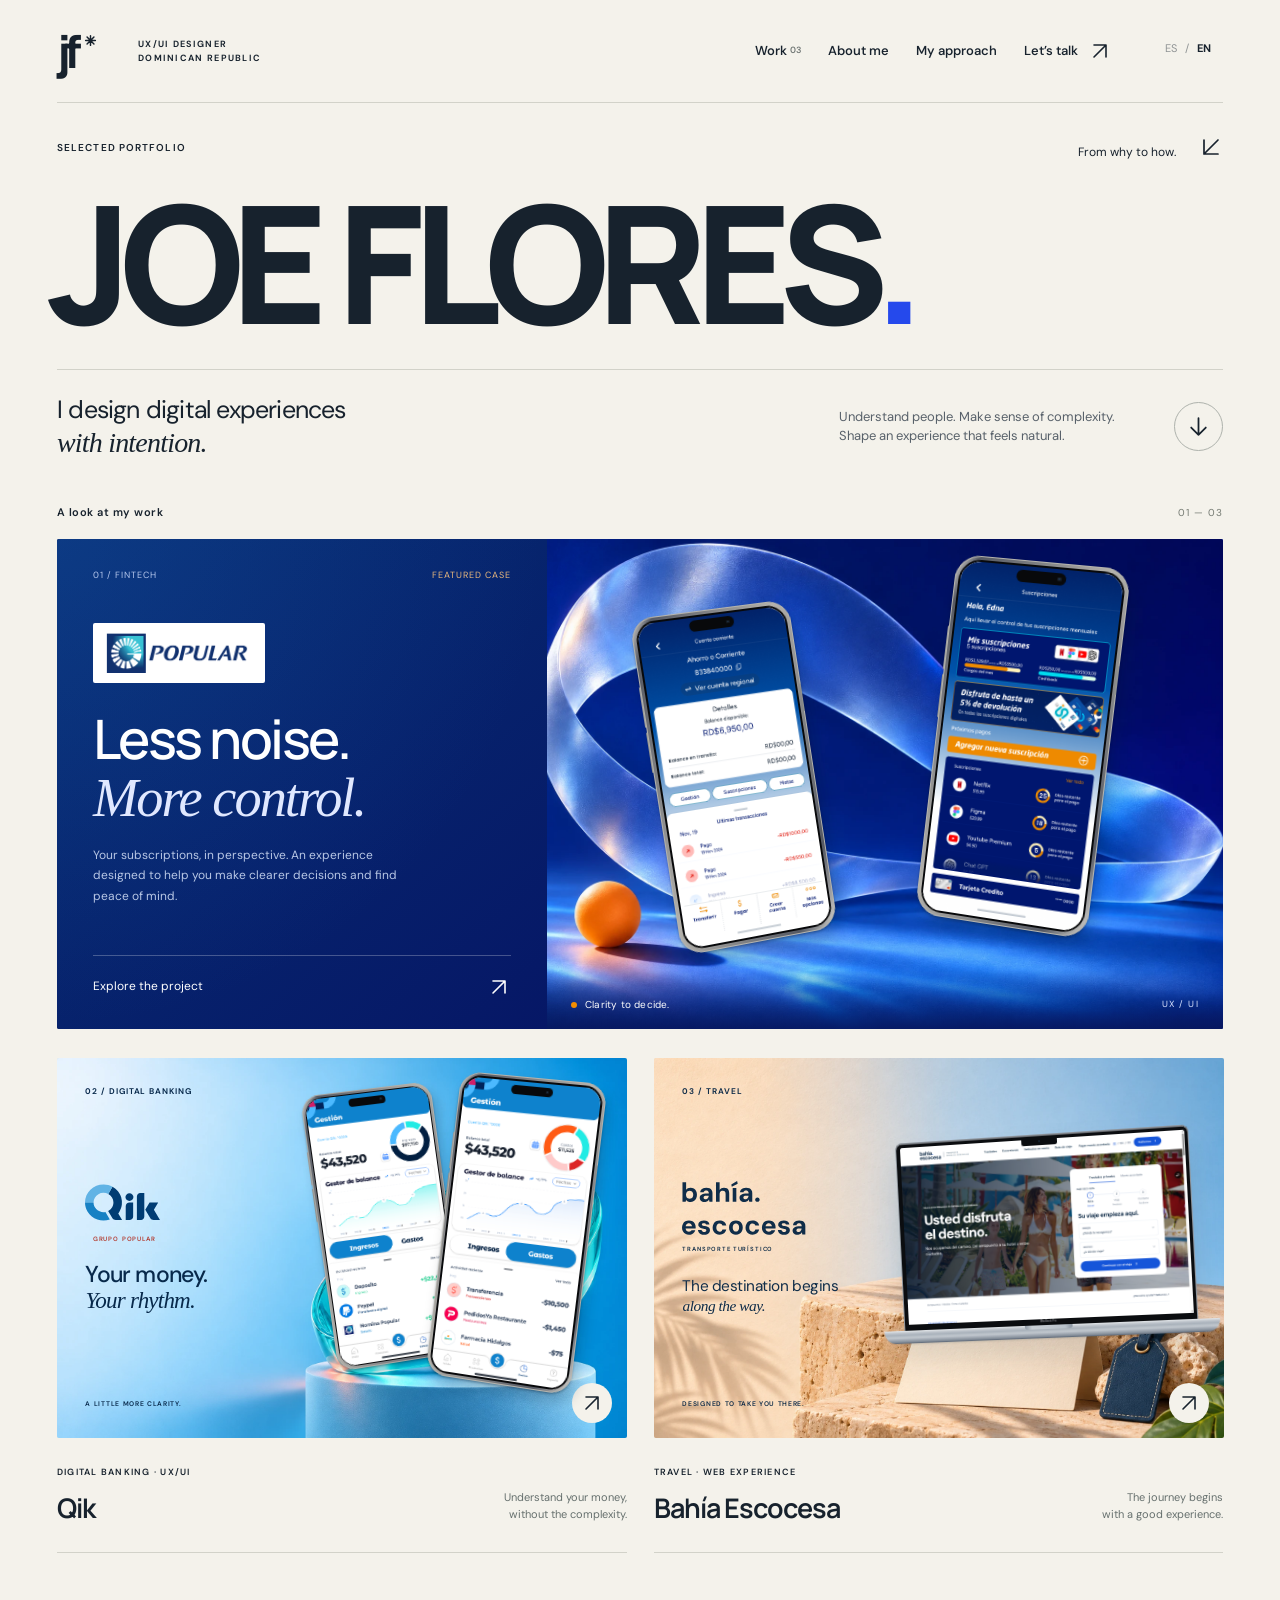
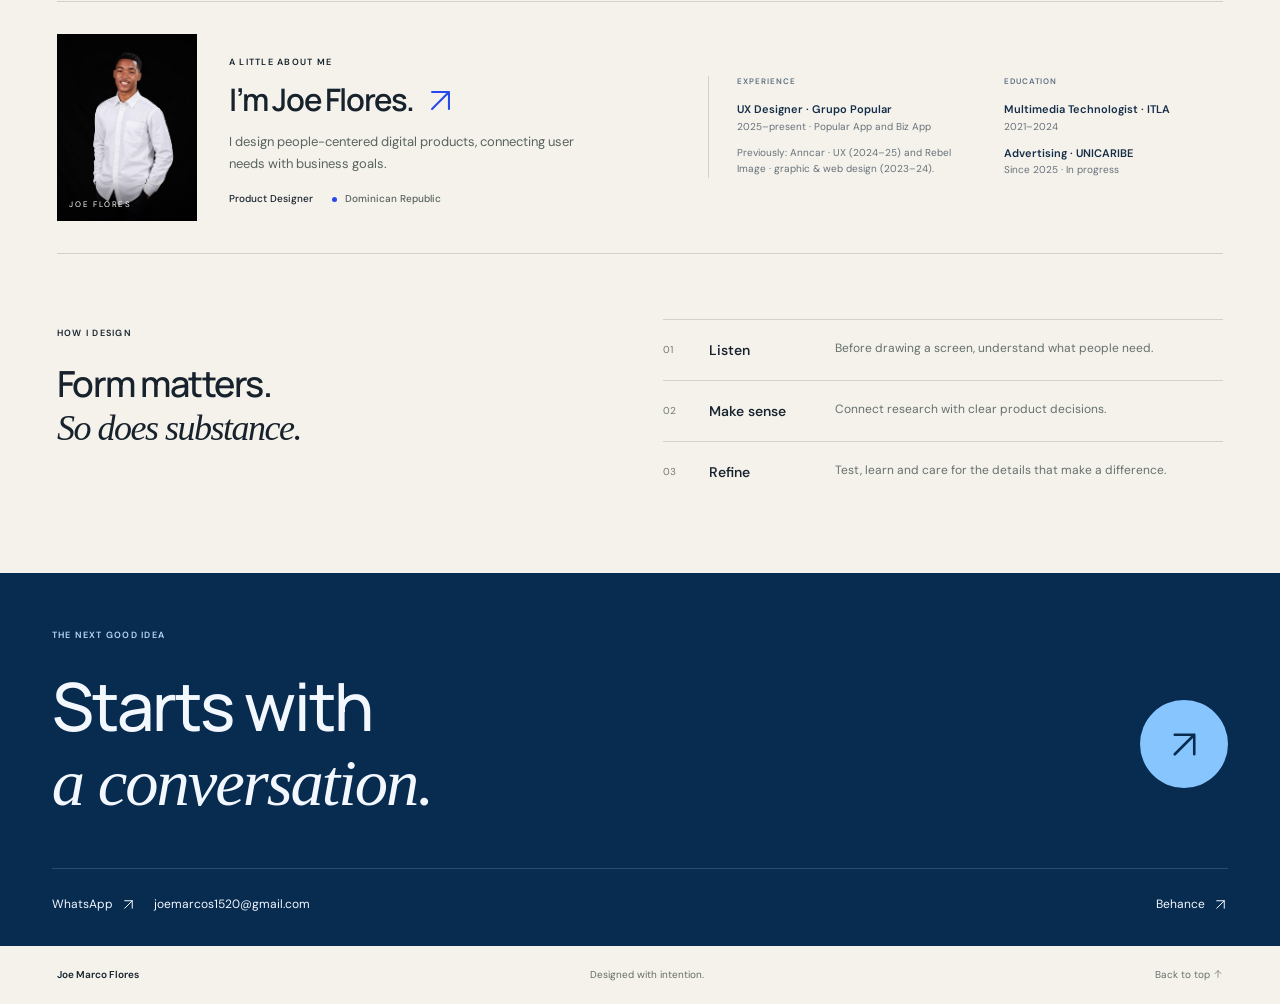
==== index.html @ 701f56d3 "Publish responsive UI and UX audit fixes" ====
<!DOCTYPE html><!--02jM0zJ7Oe6Ga7Gb6SkiV--><html lang="es"><head><meta charSet="utf-8"/><meta name="viewport" content="width=device-width, initial-scale=1"/><link rel="preload" as="image" href="/brands/banco-popular.png"/><link rel="preload" as="image" href="/assets/fondo-gestor.webp"/><link rel="preload" as="image" href="/brands/qik.svg"/><link rel="stylesheet" href="/_next/static/css/b56b23ca45e11f34.css" data-precedence="next"/><link rel="stylesheet" href="/_next/static/css/22aca18f364b1f8f.css" data-precedence="next"/><link rel="stylesheet" href="/_next/static/css/4aac6686bd5fec39.css" data-precedence="next"/><link rel="stylesheet" href="/_next/static/css/c8dad5d8c7d64d4c.css" data-precedence="next"/><link rel="preload" as="script" fetchPriority="low" href="/_next/static/chunks/webpack-cae58e72ac44631d.js"/><script src="/_next/static/chunks/4bd1b696-c023c6e3521b1417.js" async=""></script><script src="/_next/static/chunks/255-0e5ac6cd71b0e266.js" async=""></script><script src="/_next/static/chunks/main-app-debdf4bf63d4c875.js" async=""></script><script src="/_next/static/chunks/app/layout-40716fe252934472.js" async=""></script><script src="/_next/static/chunks/597-9defec61e8b49886.js" async=""></script><script src="/_next/static/chunks/app/page-e8aa2d213742cb55.js" async=""></script><title>Joe Flores — UX / UI Designer</title><meta name="description" content="El archivo de proyectos de Joe Flores. Diseño de experiencias digitales."/><meta name="robots" content="noindex, nofollow"/><link rel="icon" href="/icon.svg?3f136c70be4e0a93" type="image/svg+xml" sizes="any"/><script src="/_next/static/chunks/polyfills-42372ed130431b0a.js" noModule=""></script></head><body><div hidden=""><!--$--><!--/$--></div><div class="jf-page" lang="es"><header class="jf-header"><a href="#inicio" class="jf-wordmark" aria-label="Joe Flores, inicio">jf<span><svg data-portfolio-icon="asterisk" aria-hidden="true" focusable="false" width="1em" height="1em" viewBox="0 0 24 24" fill="none" stroke="currentColor" stroke-width="2.7" stroke-linecap="round" stroke-linejoin="round" style="display:inline-block;vertical-align:-.12em;flex-shrink:0;pointer-events:none"><path d="M12 3v18M3 12h18M5.64 5.64l12.72 12.72M5.64 18.36 18.36 5.64"></path></svg></span></a><span class="jf-header-caption">UX/UI DESIGNER<br/>REPÚBLICA DOMINICANA</span><nav id="jf-navigation" class="jf-nav" aria-label="Navegación principal"><a href="#projects">Proyectos<!-- --> <span>03</span></a><a href="#sobre-mi">Sobre mí</a><a href="#enfoque">Mi enfoque</a><a href="mailto:joemarcos1520@gmail.com">Hablemos<!-- --> <svg width="24" height="24" viewBox="0 0 24 24" fill="none" aria-hidden="true"><path d="M6 18 18 6M6 6h12v12" stroke="currentColor" stroke-width="1.6" stroke-linecap="round" stroke-linejoin="round"></path></svg></a></nav><button class="jf-lang" aria-label="Switch to English"><span class="jf-active">ES</span><span class="jf-lang-divider">/</span><span class="">EN</span></button><button class="jf-menu" aria-controls="jf-navigation" aria-expanded="false" aria-label="Abrir o cerrar menú"><svg data-portfolio-icon="menu" aria-hidden="true" focusable="false" width="1em" height="1em" viewBox="0 0 24 24" fill="none" stroke="currentColor" stroke-width="1.7" stroke-linecap="round" stroke-linejoin="round" style="display:inline-block;vertical-align:-.12em;flex-shrink:0;pointer-events:none"><path d="M4 6h16M4 12h16M4 18h16"></path></svg></button></header><main><section class="jf-intro" id="inicio"><div class="jf-intro-top"><span>PORTAFOLIO SELECCIONADO</span><span class="jf-intro-note">Del porqué al cómo.<!-- --> <span><svg data-portfolio-icon="arrow-down-left" aria-hidden="true" focusable="false" width="1em" height="1em" viewBox="0 0 24 24" fill="none" stroke="currentColor" stroke-width="1.7" stroke-linecap="round" stroke-linejoin="round" style="display:inline-block;vertical-align:-.12em;flex-shrink:0;pointer-events:none"><path d="M19 5 5 19M5 5v14h14"></path></svg></span></span></div><h1>JOE FLORES<span class="jf-name-dot">.</span></h1><div class="jf-intro-bottom"><p>Diseño experiencias digitales<br/><em>con intención.</em></p><p class="jf-intro-description">Entender a las personas. Ordenar lo complejo. Darle forma a una experiencia que se sienta natural.</p><a href="#projects" class="jf-down" aria-label="Ver proyectos"><svg data-portfolio-icon="arrow-down" aria-hidden="true" focusable="false" width="1em" height="1em" viewBox="0 0 24 24" fill="none" stroke="currentColor" stroke-width="1.7" stroke-linecap="round" stroke-linejoin="round" style="display:inline-block;vertical-align:-.12em;flex-shrink:0;pointer-events:none"><path d="M12 4v16m-7-7 7 7 7-7"></path></svg></a></div></section><section class="jf-work" id="projects" aria-label="Proyectos seleccionados"><div class="jf-section-line"><h2>Una mirada a mi trabajo</h2><span>01 — 03</span></div><a class="jf-feature" id="popular-cover" href="/proyectos/gestor/"><div class="jf-feature-copy"><div class="jf-project-kicker"><span>01 / FINTECH</span><span>CASO DESTACADO</span></div><div class="jf-feature-story"><div class="jf-subscription-brand"><span class="project-brand project-brand-popular "><img src="/brands/banco-popular.png" width="300" height="81" alt="Banco Popular"/></span></div><h3>Menos ruido.<br/><em>Más control.</em></h3><p class="jf-feature-description">Tus suscripciones, en perspectiva. Una experiencia pensada para decidir mejor y recuperar la tranquilidad.</p></div><div class="jf-feature-link"><span>Explorar el proyecto</span><svg width="24" height="24" viewBox="0 0 24 24" fill="none" aria-hidden="true"><path d="M6 18 18 6M6 6h12v12" stroke="currentColor" stroke-width="1.6" stroke-linecap="round" stroke-linejoin="round"></path></svg></div></div><div class="jf-feature-art"><img class="jf-cover-photo jf-scene-background" src="/assets/fondo-gestor.webp" width="1536" height="1024" alt=""/><div class="device-iphone jf-real-device jf-gestor-back" data-device="iphone"><div class="device-iphone-body"><div class="device-iphone-screen"><img src="/assets/gestor-cuenta-real.png" alt="Pantalla original del portafolio: cuenta corriente." width="430" height="932" loading="lazy" data-original-screen="true"/></div><span class="device-iphone-island" aria-hidden="true"><i></i></span></div><span class="device-iphone-buttons" aria-hidden="true"></span></div><div class="device-iphone jf-real-device jf-gestor-front" data-device="iphone"><div class="device-iphone-body"><div class="device-iphone-screen"><img src="/assets/gestor-suscripciones-real.png" alt="Pantalla original del portafolio: mis suscripciones y próximos pagos." width="430" height="932" loading="lazy" data-original-screen="true"/></div><span class="device-iphone-island" aria-hidden="true"><i></i></span></div><span class="device-iphone-buttons" aria-hidden="true"></span></div><div class="jf-art-label"><span class="jf-orange-dot"></span>Claridad para decidir.<span class="jf-cover-type">UX / UI</span></div></div></a><div class="jf-secondary-grid"><a class="jf-project jf-qik" id="qik-cover" href="/proyectos/qik/"><div class="jf-project-image"><img class="jf-scene-background" src="/assets/fondo-qik.webp" width="1536" height="1024" loading="lazy" alt=""/><div class="device-iphone jf-real-device jf-qik-back" data-device="iphone"><div class="device-iphone-body"><div class="device-iphone-screen"><img src="/assets/qik-ingresos-real.png" alt="Pantalla original Qik del portafolio: gestión de ingresos." width="402" height="874" loading="lazy" data-original-screen="true"/></div><span class="device-iphone-island" aria-hidden="true"><i></i></span></div><span class="device-iphone-buttons" aria-hidden="true"></span></div><div class="device-iphone jf-real-device jf-qik-front" data-device="iphone"><div class="device-iphone-body"><div class="device-iphone-screen"><img src="/assets/qik-gastos-real.png" alt="Pantalla original Qik del portafolio: gestión de gastos." width="402" height="874" loading="lazy" data-original-screen="true"/></div><span class="device-iphone-island" aria-hidden="true"><i></i></span></div><span class="device-iphone-buttons" aria-hidden="true"></span></div><div class="jf-cover-editorial jf-qik-editorial"><span class="jf-cover-index">02 / <!-- -->BANCA DIGITAL</span><div><span class="project-brand project-brand-qik jf-qik-logotype"><img src="/brands/qik.svg" width="75" height="38" alt="Qik"/><span>GRUPO POPULAR</span></span><p>Tu dinero.<br/><em>A tu ritmo.</em></p></div><span class="jf-cover-footnote">UN POCO MÁS DE CLARIDAD.</span></div><span class="jf-project-arrow"><svg width="24" height="24" viewBox="0 0 24 24" fill="none" aria-hidden="true"><path d="M6 18 18 6M6 6h12v12" stroke="currentColor" stroke-width="1.6" stroke-linecap="round" stroke-linejoin="round"></path></svg></span></div><div class="jf-project-caption"><div><span class="jf-small-label">BANCA DIGITAL · UX/UI</span><h3>Qik</h3></div><p>Entender tu dinero,<br/>sin complicaciones.</p></div></a><a class="jf-project jf-bahia" id="bahia-cover" href="/proyectos/bahia/"><div class="jf-project-image"><img class="jf-scene-background" src="/assets/fondo-bahia.webp" width="1536" height="1024" loading="lazy" alt=""/><div class="device-macbook jf-real-laptop" data-device="macbook"><div class="device-macbook-lid"><div class="device-macbook-screen"><img src="/assets/bahia-desktop-hd.png" alt="Sitio real de Bahía Escocesa en un MacBook Pro." width="1897" height="1186" loading="lazy" data-original-screen="true"/></div><span class="device-macbook-camera" aria-hidden="true"><i></i></span><span class="device-macbook-name" aria-hidden="true">MacBook Pro</span></div><div class="device-macbook-base" aria-hidden="true"><span></span></div></div><div class="jf-cover-editorial jf-bahia-editorial"><span class="jf-cover-index">03 / <!-- -->TURISMO</span><div><span class="project-brand project-brand-bahia jf-bahia-logotype" role="img" aria-label="Bahía Escocesa"><svg aria-hidden="true" width="61" height="27" viewBox="0 0 61 27" fill="none"><path d="M4.13352 10.2285C3.78248 10.2285 3.47093 10.1846 3.19887 10.0969C2.93559 10.0091 2.70302 9.89065 2.50117 9.74145C2.29932 9.58349 2.12819 9.40797 1.98777 9.21489L1.79031 10.0706H0.223789V0.592428H2.00094V4.30469C2.21156 3.98876 2.4924 3.73425 2.84344 3.54118C3.19448 3.33933 3.62012 3.23841 4.12035 3.23841C4.73468 3.23841 5.27879 3.39199 5.7527 3.69915C6.2266 3.99753 6.59959 4.41001 6.87164 4.93657C7.15248 5.45436 7.29289 6.05113 7.29289 6.72688C7.29289 7.39386 7.15687 7.99502 6.88481 8.53036C6.61275 9.05692 6.23977 9.47379 5.76586 9.78095C5.29196 10.0793 4.74784 10.2285 4.13352 10.2285ZM3.71227 8.67517C4.05453 8.67517 4.35731 8.59618 4.62059 8.43821C4.89265 8.27147 5.10327 8.04329 5.25246 7.75368C5.40166 7.46407 5.47625 7.12619 5.47625 6.74005C5.47625 6.3539 5.40166 6.01602 5.25246 5.72641C5.10327 5.42803 4.89265 5.19546 4.62059 5.02872C4.35731 4.86197 4.05453 4.7786 3.71227 4.7786C3.37 4.7786 3.06284 4.86197 2.79078 5.02872C2.5275 5.19546 2.32126 5.42364 2.17207 5.71325C2.02288 6.00286 1.94828 6.34513 1.94828 6.74005C1.94828 7.11742 2.02288 7.4553 2.17207 7.75368C2.32126 8.04329 2.5275 8.27147 2.79078 8.43821C3.06284 8.59618 3.37 8.67517 3.71227 8.67517ZM11.0617 10.2285C10.5176 10.2285 10.0656 10.1408 9.70583 9.96524C9.34601 9.78095 9.07834 9.53522 8.90282 9.22806C8.7273 8.92089 8.63954 8.58302 8.63954 8.21442C8.63954 7.80195 8.74485 7.44213 8.95547 7.13497C9.1661 6.82781 9.47765 6.58647 9.89012 6.41095C10.3114 6.23542 10.8379 6.14766 11.4698 6.14766H13.089C13.089 5.81417 13.0495 5.54212 12.9705 5.33149C12.8915 5.11209 12.7599 4.94973 12.5756 4.84442C12.3913 4.73033 12.1456 4.67329 11.8384 4.67329C11.5049 4.67329 11.2241 4.74789 10.9959 4.89708C10.7677 5.03749 10.6273 5.25251 10.5747 5.54212H8.85016C8.89404 5.06821 9.04762 4.66012 9.3109 4.31786C9.57419 3.97559 9.92523 3.71231 10.364 3.52802C10.8028 3.33494 11.2943 3.23841 11.8384 3.23841C12.4703 3.23841 13.01 3.34372 13.4576 3.55434C13.9139 3.75619 14.2606 4.05897 14.4975 4.46266C14.7433 4.85759 14.8661 5.34027 14.8661 5.91071V10.0706H13.3786L13.1811 9.05692C13.0846 9.22367 12.9705 9.38164 12.8389 9.53083C12.7072 9.67125 12.5537 9.79411 12.3781 9.89942C12.2026 10.0047 12.0051 10.0837 11.7857 10.1364C11.5663 10.1978 11.325 10.2285 11.0617 10.2285ZM11.483 8.85946C11.7112 8.85946 11.913 8.81997 12.0885 8.74099C12.2728 8.65323 12.4264 8.53475 12.5493 8.38556C12.6809 8.23636 12.7862 8.06962 12.8652 7.88532C12.9442 7.69225 12.9968 7.48601 13.0232 7.26661V7.24028H11.6673C11.404 7.24028 11.1846 7.27539 11.0091 7.34559C10.8423 7.4158 10.7195 7.51234 10.6405 7.6352C10.5615 7.75807 10.522 7.89849 10.522 8.05645C10.522 8.23198 10.5615 8.38117 10.6405 8.50403C10.7195 8.61812 10.8292 8.70588 10.9696 8.76731C11.1188 8.82875 11.2899 8.85946 11.483 8.85946ZM16.576 10.0706V0.592428H18.3532V4.37052C18.5638 4.02825 18.8534 3.75619 19.222 3.55434C19.5906 3.34372 20.0119 3.23841 20.4858 3.23841C21.0474 3.23841 21.5169 3.35249 21.8943 3.58067C22.2717 3.80007 22.5569 4.12917 22.75 4.56798C22.943 5.00678 23.0396 5.54651 23.0396 6.18716V10.0706H21.2756V6.35829C21.2756 5.83173 21.1615 5.42803 20.9333 5.1472C20.7052 4.86636 20.3585 4.72595 19.8934 4.72595C19.6038 4.72595 19.3405 4.79615 19.1035 4.93657C18.8666 5.07699 18.6823 5.27884 18.5506 5.54212C18.419 5.8054 18.3532 6.12134 18.3532 6.48993V10.0706H16.576ZM24.7393 10.0706V3.39637H26.5164V10.0706H24.7393ZM24.2917 2.83032L24.0548 1.68505L26.885 4.4584e-05L27.1878 1.32962L24.2917 2.83032ZM30.4864 10.2285C29.9423 10.2285 29.4904 10.1408 29.1305 9.96524C28.7707 9.78095 28.5031 9.53522 28.3275 9.22806C28.152 8.92089 28.0642 8.58302 28.0642 8.21442C28.0642 7.80195 28.1696 7.44213 28.3802 7.13497C28.5908 6.82781 28.9024 6.58647 29.3148 6.41095C29.7361 6.23542 30.2626 6.14766 30.8945 6.14766H32.5137C32.5137 5.81417 32.4742 5.54212 32.3952 5.33149C32.3162 5.11209 32.1846 4.94973 32.0003 4.84442C31.816 4.73033 31.5703 4.67329 31.2631 4.67329C30.9296 4.67329 30.6488 4.74789 30.4206 4.89708C30.1924 5.03749 30.052 5.25251 29.9994 5.54212H28.2749C28.3188 5.06821 28.4723 4.66012 28.7356 4.31786C28.9989 3.97559 29.3499 3.71231 29.7887 3.52802C30.2275 3.33494 30.719 3.23841 31.2631 3.23841C31.895 3.23841 32.4347 3.34372 32.8823 3.55434C33.3387 3.75619 33.6853 4.05897 33.9223 4.46266C34.168 4.85759 34.2909 5.34027 34.2909 5.91071V10.0706H32.8033L32.6059 9.05692C32.5093 9.22367 32.3952 9.38164 32.2636 9.53083C32.1319 9.67125 31.9784 9.79411 31.8028 9.89942C31.6273 10.0047 31.4299 10.0837 31.2105 10.1364C30.9911 10.1978 30.7497 10.2285 30.4864 10.2285ZM30.9077 8.85946C31.1359 8.85946 31.3377 8.81997 31.5132 8.74099C31.6975 8.65323 31.8511 8.53475 31.974 8.38556C32.1056 8.23636 32.2109 8.06962 32.2899 7.88532C32.3689 7.69225 32.4216 7.48601 32.4479 7.26661V7.24028H31.092C30.8287 7.24028 30.6093 7.27539 30.4338 7.34559C30.267 7.4158 30.1442 7.51234 30.0652 7.6352C29.9862 7.75807 29.9467 7.89849 29.9467 8.05645C29.9467 8.23198 29.9862 8.38117 30.0652 8.50403C30.1442 8.61812 30.2539 8.70588 30.3943 8.76731C30.5435 8.82875 30.7146 8.85946 30.9077 8.85946ZM36.8037 10.1364C36.479 10.1364 36.2114 10.0398 36.0007 9.84677C35.7989 9.64492 35.698 9.39919 35.698 9.10958C35.698 8.81997 35.7989 8.57863 36.0007 8.38556C36.2114 8.18371 36.479 8.08278 36.8037 8.08278C37.1285 8.08278 37.3917 8.18371 37.5936 8.38556C37.7954 8.57863 37.8964 8.81997 37.8964 9.10958C37.8964 9.39919 37.7954 9.64492 37.5936 9.84677C37.3917 10.0398 37.1285 10.1364 36.8037 10.1364ZM3.39633 26.2285C2.72935 26.2285 2.14136 26.0837 1.63234 25.7941C1.12333 25.5045 0.724024 25.1008 0.434415 24.583C0.144805 24.0652 2.48227e-07 23.4685 2.48227e-07 22.7927C2.48227e-07 22.0994 0.140417 21.4851 0.42125 20.9497C0.71086 20.4144 1.11017 19.9975 1.61918 19.6991C2.12819 19.392 2.72057 19.2384 3.39633 19.2384C4.05453 19.2384 4.62936 19.3832 5.12082 19.6728C5.61228 19.9537 5.99404 20.3442 6.2661 20.8444C6.53815 21.3447 6.67418 21.9107 6.67418 22.5426C6.67418 22.6303 6.66979 22.7269 6.66102 22.8322C6.66102 22.9375 6.65224 23.0472 6.63469 23.1613H1.27691V22.0818H4.87071C4.85315 21.643 4.70396 21.3008 4.42313 21.055C4.15107 20.8005 3.8088 20.6733 3.39633 20.6733C3.09794 20.6733 2.8215 20.7435 2.56699 20.8839C2.32126 21.0243 2.1238 21.235 1.97461 21.5158C1.82542 21.7966 1.75082 22.1564 1.75082 22.5952V22.977C1.75082 23.3456 1.81664 23.6659 1.94828 23.938C2.0887 24.2013 2.28177 24.4075 2.5275 24.5567C2.77323 24.7059 3.05406 24.7805 3.37 24.7805C3.71227 24.7805 3.98432 24.7147 4.18617 24.583C4.3968 24.4426 4.55916 24.2627 4.67324 24.0433H6.47672C6.35386 24.4558 6.14762 24.8287 5.85801 25.1622C5.5684 25.4869 5.21297 25.7458 4.79172 25.9389C4.37925 26.132 3.91412 26.2285 3.39633 26.2285ZM10.8414 26.2285C10.2183 26.2285 9.68299 26.132 9.23542 25.9389C8.79661 25.7458 8.45435 25.4782 8.20862 25.1359C7.96289 24.7936 7.81808 24.4075 7.7742 23.9775H9.55135C9.58646 24.1354 9.65228 24.2846 9.74881 24.425C9.85413 24.5567 9.99454 24.6664 10.1701 24.7541C10.3544 24.8331 10.5694 24.8726 10.8151 24.8726C11.0521 24.8726 11.2451 24.8419 11.3943 24.7805C11.5523 24.7103 11.6664 24.6181 11.7366 24.504C11.8156 24.3899 11.8551 24.2671 11.8551 24.1354C11.8551 23.9424 11.8024 23.7976 11.6971 23.701C11.5918 23.5957 11.4382 23.5123 11.2364 23.4509C11.0345 23.3895 10.7888 23.3324 10.4992 23.2798C10.1657 23.2096 9.84535 23.1306 9.53819 23.0428C9.23103 22.9463 8.95897 22.8278 8.72202 22.6874C8.48506 22.5382 8.29638 22.3539 8.15596 22.1345C8.02432 21.9063 7.9585 21.6299 7.9585 21.3052C7.9585 20.9102 8.06381 20.5592 8.27444 20.252C8.49384 19.9361 8.80539 19.6904 9.20909 19.5149C9.61279 19.3306 10.0999 19.2384 10.6703 19.2384C11.4777 19.2384 12.114 19.4183 12.5791 19.7781C13.053 20.138 13.3294 20.6294 13.4084 21.2525H11.7366C11.6927 21.0507 11.5786 20.8927 11.3943 20.7786C11.21 20.6645 10.9643 20.6075 10.6571 20.6075C10.3412 20.6075 10.0999 20.6645 9.93311 20.7786C9.76637 20.8927 9.68299 21.0419 9.68299 21.2262C9.68299 21.349 9.73126 21.4587 9.8278 21.5553C9.93311 21.6518 10.0867 21.7352 10.2885 21.8054C10.4904 21.8756 10.7449 21.9414 11.0521 22.0029C11.5786 22.1082 12.035 22.231 12.4211 22.3715C12.8073 22.5031 13.1057 22.6962 13.3163 22.9507C13.5357 23.2052 13.6454 23.5694 13.6454 24.0433C13.6454 24.4733 13.5313 24.8551 13.3031 25.1886C13.0749 25.5133 12.7502 25.7678 12.329 25.9521C11.9077 26.1364 11.4119 26.2285 10.8414 26.2285ZM18.3608 26.2285C17.6938 26.2285 17.1014 26.0793 16.5836 25.7809C16.0746 25.4826 15.6709 25.0745 15.3725 24.5567C15.0829 24.0301 14.9381 23.4334 14.9381 22.7664C14.9381 22.0731 15.0829 21.4631 15.3725 20.9366C15.6709 20.4012 16.0746 19.9844 16.5836 19.686C17.1014 19.3876 17.6938 19.2384 18.3608 19.2384C19.2121 19.2384 19.9273 19.4622 20.5065 19.9098C21.0858 20.3486 21.4543 20.9629 21.6123 21.7527H19.7299C19.6509 21.4456 19.4885 21.2042 19.2428 21.0287C18.9971 20.8444 18.6987 20.7523 18.3476 20.7523C18.0405 20.7523 17.764 20.8313 17.5183 20.9892C17.2813 21.1472 17.0927 21.3754 16.9522 21.6738C16.8206 21.9634 16.7548 22.3144 16.7548 22.7269C16.7548 23.034 16.7943 23.3105 16.8732 23.5562C16.9522 23.8019 17.0619 24.0126 17.2024 24.1881C17.3428 24.3548 17.5095 24.4865 17.7026 24.583C17.8957 24.6708 18.1107 24.7147 18.3476 24.7147C18.5846 24.7147 18.7952 24.6752 18.9795 24.5962C19.1638 24.5172 19.3218 24.4031 19.4534 24.2539C19.585 24.1047 19.6772 23.9248 19.7299 23.7142H21.6123C21.4543 24.4777 21.0858 25.0876 20.5065 25.544C19.9273 26.0003 19.2121 26.2285 18.3608 26.2285ZM26.304 26.2285C25.6633 26.2285 25.0885 26.0793 24.5795 25.7809C24.0792 25.4826 23.6799 25.0701 23.3815 24.5435C23.0919 24.017 22.9471 23.4158 22.9471 22.74C22.9471 22.0467 23.0919 21.4368 23.3815 20.9102C23.6799 20.3837 24.0836 19.9756 24.5926 19.686C25.1016 19.3876 25.6721 19.2384 26.304 19.2384C26.9534 19.2384 27.5282 19.3876 28.0285 19.686C28.5375 19.9756 28.9368 20.3837 29.2264 20.9102C29.516 21.4368 29.6608 22.0467 29.6608 22.74C29.6608 23.4246 29.516 24.0301 29.2264 24.5567C28.9368 25.0745 28.5375 25.4826 28.0285 25.7809C27.5194 26.0793 26.9446 26.2285 26.304 26.2285ZM26.304 24.6883C26.6024 24.6883 26.8656 24.6181 27.0938 24.4777C27.322 24.3285 27.5063 24.1091 27.6467 23.8195C27.7871 23.5211 27.8573 23.1569 27.8573 22.7269C27.8573 22.2969 27.7871 21.937 27.6467 21.6474C27.5151 21.349 27.3308 21.1296 27.0938 20.9892C26.8656 20.84 26.6067 20.7654 26.3171 20.7654C26.0275 20.7654 25.7642 20.84 25.5273 20.9892C25.2903 21.1296 25.1016 21.349 24.9612 21.6474C24.8296 21.937 24.7638 22.2969 24.7638 22.7269C24.7638 23.1569 24.8296 23.5211 24.9612 23.8195C25.1016 24.1091 25.2859 24.3285 25.5141 24.4777C25.7511 24.6181 26.0144 24.6883 26.304 24.6883ZM34.4174 26.2285C33.7504 26.2285 33.158 26.0793 32.6402 25.7809C32.1312 25.4826 31.7275 25.0745 31.4291 24.5567C31.1395 24.0301 30.9947 23.4334 30.9947 22.7664C30.9947 22.0731 31.1395 21.4631 31.4291 20.9366C31.7275 20.4012 32.1312 19.9844 32.6402 19.686C33.158 19.3876 33.7504 19.2384 34.4174 19.2384C35.2686 19.2384 35.9839 19.4622 36.5631 19.9098C37.1423 20.3486 37.5109 20.9629 37.6689 21.7527H35.7864C35.7074 21.4456 35.5451 21.2042 35.2993 21.0287C35.0536 20.8444 34.7552 20.7523 34.4042 20.7523C34.097 20.7523 33.8206 20.8313 33.5749 20.9892C33.3379 21.1472 33.1492 21.3754 33.0088 21.6738C32.8772 21.9634 32.8113 22.3144 32.8113 22.7269C32.8113 23.034 32.8508 23.3105 32.9298 23.5562C33.0088 23.8019 33.1185 24.0126 33.2589 24.1881C33.3993 24.3548 33.5661 24.4865 33.7591 24.583C33.9522 24.6708 34.1672 24.7147 34.4042 24.7147C34.6411 24.7147 34.8518 24.6752 35.0361 24.5962C35.2204 24.5172 35.3783 24.4031 35.51 24.2539C35.6416 24.1047 35.7338 23.9248 35.7864 23.7142H37.6689C37.5109 24.4777 37.1423 25.0876 36.5631 25.544C35.9839 26.0003 35.2686 26.2285 34.4174 26.2285ZM42.4 26.2285C41.733 26.2285 41.145 26.0837 40.636 25.7941C40.127 25.5045 39.7277 25.1008 39.4381 24.583C39.1485 24.0652 39.0037 23.4685 39.0037 22.7927C39.0037 22.0994 39.1441 21.4851 39.4249 20.9497C39.7146 20.4144 40.1139 19.9975 40.6229 19.6991C41.1319 19.392 41.7243 19.2384 42.4 19.2384C43.0582 19.2384 43.6331 19.3832 44.1245 19.6728C44.616 19.9537 44.9977 20.3442 45.2698 20.8444C45.5418 21.3447 45.6779 21.9107 45.6779 22.5426C45.6779 22.6303 45.6735 22.7269 45.6647 22.8322C45.6647 22.9375 45.6559 23.0472 45.6384 23.1613H40.2806V22.0818H43.8744C43.8568 21.643 43.7077 21.3008 43.4268 21.055C43.1548 20.8005 42.8125 20.6733 42.4 20.6733C42.1016 20.6733 41.8252 20.7435 41.5707 20.8839C41.325 21.0243 41.1275 21.235 40.9783 21.5158C40.8291 21.7966 40.7545 22.1564 40.7545 22.5952V22.977C40.7545 23.3456 40.8203 23.6659 40.952 23.938C41.0924 24.2013 41.2855 24.4075 41.5312 24.5567C41.7769 24.7059 42.0578 24.7805 42.3737 24.7805C42.716 24.7805 42.988 24.7147 43.1899 24.583C43.4005 24.4426 43.5628 24.2627 43.6769 24.0433H45.4804C45.3575 24.4558 45.1513 24.8287 44.8617 25.1622C44.5721 25.4869 44.2167 25.7458 43.7954 25.9389C43.3829 26.132 42.9178 26.2285 42.4 26.2285ZM49.8451 26.2285C49.222 26.2285 48.6867 26.132 48.2391 25.9389C47.8003 25.7458 47.458 25.4782 47.2123 25.1359C46.9666 24.7936 46.8218 24.4075 46.7779 23.9775H48.555C48.5901 24.1354 48.656 24.2846 48.7525 24.425C48.8578 24.5567 48.9982 24.6664 49.1738 24.7541C49.3581 24.8331 49.5731 24.8726 49.8188 24.8726C50.0557 24.8726 50.2488 24.8419 50.398 24.7805C50.556 24.7103 50.6701 24.6181 50.7403 24.504C50.8193 24.3899 50.8588 24.2671 50.8588 24.1354C50.8588 23.9424 50.8061 23.7976 50.7008 23.701C50.5955 23.5957 50.4419 23.5123 50.24 23.4509C50.0382 23.3895 49.7925 23.3324 49.5029 23.2798C49.1694 23.2096 48.849 23.1306 48.5419 23.0428C48.2347 22.9463 47.9627 22.8278 47.7257 22.6874C47.4888 22.5382 47.3001 22.3539 47.1597 22.1345C47.028 21.9063 46.9622 21.6299 46.9622 21.3052C46.9622 20.9102 47.0675 20.5592 47.2781 20.252C47.4975 19.9361 47.8091 19.6904 48.2128 19.5149C48.6165 19.3306 49.1035 19.2384 49.674 19.2384C50.4814 19.2384 51.1176 19.4183 51.5828 19.7781C52.0567 20.138 52.3331 20.6294 52.4121 21.2525H50.7403C50.6964 21.0507 50.5823 20.8927 50.398 20.7786C50.2137 20.6645 49.968 20.6075 49.6608 20.6075C49.3449 20.6075 49.1035 20.6645 48.9368 20.7786C48.7701 20.8927 48.6867 21.0419 48.6867 21.2262C48.6867 21.349 48.735 21.4587 48.8315 21.5553C48.9368 21.6518 49.0904 21.7352 49.2922 21.8054C49.4941 21.8756 49.7486 21.9414 50.0557 22.0029C50.5823 22.1082 51.0387 22.231 51.4248 22.3715C51.811 22.5031 52.1093 22.6962 52.32 22.9507C52.5394 23.2052 52.6491 23.5694 52.6491 24.0433C52.6491 24.4733 52.535 24.8551 52.3068 25.1886C52.0786 25.5133 51.7539 25.7678 51.3327 25.9521C50.9114 26.1364 50.4156 26.2285 49.8451 26.2285ZM56.3903 26.2285C55.8462 26.2285 55.3943 26.1408 55.0344 25.9652C54.6746 25.7809 54.407 25.5352 54.2314 25.2281C54.0559 24.9209 53.9682 24.583 53.9682 24.2144C53.9682 23.8019 54.0735 23.4421 54.2841 23.135C54.4947 22.8278 54.8063 22.5865 55.2187 22.4109C55.64 22.2354 56.1665 22.1477 56.7984 22.1477H58.4176C58.4176 21.8142 58.3781 21.5421 58.2991 21.3315C58.2201 21.1121 58.0885 20.9497 57.9042 20.8444C57.7199 20.7303 57.4742 20.6733 57.167 20.6733C56.8335 20.6733 56.5527 20.7479 56.3245 20.8971C56.0963 21.0375 55.9559 21.2525 55.9033 21.5421H54.1788C54.2227 21.0682 54.3762 20.6601 54.6395 20.3179C54.9028 19.9756 55.2538 19.7123 55.6926 19.528C56.1314 19.3349 56.6229 19.2384 57.167 19.2384C57.7989 19.2384 58.3386 19.3437 58.7862 19.5543C59.2426 19.7562 59.5892 20.059 59.8262 20.4627C60.0719 20.8576 60.1948 21.3403 60.1948 21.9107V26.0706H58.7072L58.5098 25.0569C58.4132 25.2237 58.2991 25.3816 58.1675 25.5308C58.0358 25.6712 57.8823 25.7941 57.7067 25.8994C57.5312 26.0047 57.3338 26.0837 57.1144 26.1364C56.895 26.1978 56.6536 26.2285 56.3903 26.2285ZM56.8116 24.8595C57.0398 24.8595 57.2416 24.82 57.4171 24.741C57.6014 24.6532 57.755 24.5347 57.8779 24.3856C58.0095 24.2364 58.1148 24.0696 58.1938 23.8853C58.2728 23.6922 58.3255 23.486 58.3518 23.2666V23.2403H56.9959C56.7326 23.2403 56.5132 23.2754 56.3377 23.3456C56.1709 23.4158 56.0481 23.5123 55.9691 23.6352C55.8901 23.7581 55.8506 23.8985 55.8506 24.0565C55.8506 24.232 55.8901 24.3812 55.9691 24.504C56.0481 24.6181 56.1578 24.7059 56.2982 24.7673C56.4474 24.8287 56.6185 24.8595 56.8116 24.8595Z" fill="#102D49"></path></svg><span>TRANSPORTE TURÍSTICO</span></span><p>El destino empieza<br/><em>en el camino.</em></p></div><span class="jf-cover-footnote">DISEÑADO PARA LLEVARTE.</span></div><span class="jf-project-arrow"><svg width="24" height="24" viewBox="0 0 24 24" fill="none" aria-hidden="true"><path d="M6 18 18 6M6 6h12v12" stroke="currentColor" stroke-width="1.6" stroke-linecap="round" stroke-linejoin="round"></path></svg></span></div><div class="jf-project-caption"><div><span class="jf-small-label">TURISMO · EXPERIENCIA WEB</span><h3>Bahía Escocesa</h3></div><p>El viaje empieza<br/>con una buena experiencia.</p></div></a></div></section><section class="jf-about" id="sobre-mi" aria-labelledby="jf-about-title"><figure class="jf-about-photo"><img src="/assets/joe-flores.jpg" width="601" height="900" alt="Joe Flores" loading="lazy"/><figcaption>JOE FLORES</figcaption></figure><div class="jf-about-copy"><span class="jf-small-label">UN POCO DE MÍ</span><h2 id="jf-about-title">Soy Joe Flores.<!-- --> <span><svg data-portfolio-icon="arrow-up-right" aria-hidden="true" focusable="false" width="1em" height="1em" viewBox="0 0 24 24" fill="none" stroke="currentColor" stroke-width="1.7" stroke-linecap="round" stroke-linejoin="round" style="display:inline-block;vertical-align:-.12em;flex-shrink:0;pointer-events:none"><path d="M5 19 19 5M5 5h14v14"></path></svg></span></h2><p>Diseño productos digitales centrados en las personas, conectando sus necesidades con las del negocio.</p><div class="jf-about-details"><span>Product Designer</span><span class="jf-about-location">República Dominicana</span></div></div><div class="jf-about-cv"><div><h3>EXPERIENCIA</h3><p><strong>UX Designer · Grupo Popular</strong><span>2025–actualidad · App Popular y App Biz</span></p><p class="jf-cv-previous">Antes: Anncar · UX (2024–25) y Rebel Image · diseño gráfico y web (2023–24).</p></div><div><h3>FORMACIÓN</h3><p><strong>Tecnólogo en Multimedia · ITLA</strong><span>2021–2024</span></p><p><strong>Publicidad · UNICARIBE</strong><span>Desde 2025 · En curso</span></p></div></div></section><section class="jf-approach" id="enfoque"><div class="jf-approach-heading"><span class="jf-small-label">MI FORMA DE DISEÑAR</span><h2>La forma importa.<br/><span>El fondo, también.</span></h2></div><div class="jf-methods"><div><span>01</span><h3>Escuchar</h3><p>Antes de dibujar una pantalla, entender qué necesitan las personas.</p></div><div><span>02</span><h3>Dar sentido</h3><p>Conectar la investigación con decisiones claras de producto.</p></div><div><span>03</span><h3>Afinar</h3><p>Probar, aprender y cuidar los detalles que hacen la diferencia.</p></div></div></section><section class="jf-contact" id="contacto"><span class="jf-small-label">LA PRÓXIMA BUENA IDEA</span><a href="mailto:joemarcos1520@gmail.com"><h2>Empieza con<br/><em>una conversación.</em></h2><span class="jf-contact-arrow"><svg width="24" height="24" viewBox="0 0 24 24" fill="none" aria-hidden="true"><path d="M6 18 18 6M6 6h12v12" stroke="currentColor" stroke-width="1.6" stroke-linecap="round" stroke-linejoin="round"></path></svg></span></a><div class="jf-contact-bottom"><a href="https://wa.me/18293192015" target="_blank" rel="noreferrer">WhatsApp <svg width="24" height="24" viewBox="0 0 24 24" fill="none" aria-hidden="true"><path d="M6 18 18 6M6 6h12v12" stroke="currentColor" stroke-width="1.6" stroke-linecap="round" stroke-linejoin="round"></path></svg></a><a href="mailto:joemarcos1520@gmail.com">joemarcos1520@gmail.com</a><a href="https://www.behance.net/joeflores3" target="_blank" rel="noreferrer">Behance <svg width="24" height="24" viewBox="0 0 24 24" fill="none" aria-hidden="true"><path d="M6 18 18 6M6 6h12v12" stroke="currentColor" stroke-width="1.6" stroke-linecap="round" stroke-linejoin="round"></path></svg></a></div></section></main><footer class="jf-footer"><span>Joe Marco Flores</span><span>Diseñado con intención.</span><a href="#inicio">Volver arriba<!-- --> <svg data-portfolio-icon="arrow-up" aria-hidden="true" focusable="false" width="1em" height="1em" viewBox="0 0 24 24" fill="none" stroke="currentColor" stroke-width="1.7" stroke-linecap="round" stroke-linejoin="round" style="display:inline-block;vertical-align:-.12em;flex-shrink:0;pointer-events:none"><path d="M12 20V4m-7 7 7-7 7 7"></path></svg></a></footer></div><!--$--><!--/$--><script src="/_next/static/chunks/webpack-cae58e72ac44631d.js" id="_R_" async=""></script><script>(self.__next_f=self.__next_f||[]).push([0])</script><script>self.__next_f.push([1,"1:\"$Sreact.fragment\"\n2:I[6193,[\"177\",\"static/chunks/app/layout-40716fe252934472.js\"],\"default\"]\n3:I[9766,[],\"\"]\n4:I[8924,[],\"\"]\n5:I[9992,[\"597\",\"static/chunks/597-9defec61e8b49886.js\",\"974\",\"static/chunks/app/page-e8aa2d213742cb55.js\"],\"PortadaJoeFlores\"]\n6:I[4431,[],\"OutletBoundary\"]\n8:I[5278,[],\"AsyncMetadataOutlet\"]\na:I[4431,[],\"ViewportBoundary\"]\nc:I[4431,[],\"MetadataBoundary\"]\nd:\"$Sreact.suspense\"\nf:I[7150,[],\"\"]\n:HL[\"/_next/static/css/b56b23ca45e11f34.css\",\"style\"]\n:HL[\"/_next/static/css/22aca18f364b1f8f.css\",\"style\"]\n:HL[\"/_next/static/css/4aac6686bd5fec39.css\",\"style\"]\n:HL[\"/_next/static/css/c8dad5d8c7d64d4c.css\",\"style\"]\n"])</script><script>self.__next_f.push([1,"0:{\"P\":null,\"b\":\"02jM0zJ7Oe6Ga7Gb6SkiV\",\"p\":\"\",\"c\":[\"\",\"\"],\"i\":false,\"f\":[[[\"\",{\"children\":[\"__PAGE__\",{}]},\"$undefined\",\"$undefined\",true],[\"\",[\"$\",\"$1\",\"c\",{\"children\":[[[\"$\",\"link\",\"0\",{\"rel\":\"stylesheet\",\"href\":\"/_next/static/css/b56b23ca45e11f34.css\",\"precedence\":\"next\",\"crossOrigin\":\"$undefined\",\"nonce\":\"$undefined\"}],[\"$\",\"link\",\"1\",{\"rel\":\"stylesheet\",\"href\":\"/_next/static/css/22aca18f364b1f8f.css\",\"precedence\":\"next\",\"crossOrigin\":\"$undefined\",\"nonce\":\"$undefined\"}]],[\"$\",\"html\",null,{\"lang\":\"es\",\"children\":[\"$\",\"body\",null,{\"children\":[\"$\",\"$L2\",null,{\"children\":[\"$\",\"$L3\",null,{\"parallelRouterKey\":\"children\",\"error\":\"$undefined\",\"errorStyles\":\"$undefined\",\"errorScripts\":\"$undefined\",\"template\":[\"$\",\"$L4\",null,{}],\"templateStyles\":\"$undefined\",\"templateScripts\":\"$undefined\",\"notFound\":[[[\"$\",\"title\",null,{\"children\":\"404: This page could not be found.\"}],[\"$\",\"div\",null,{\"style\":{\"fontFamily\":\"system-ui,\\\"Segoe UI\\\",Roboto,Helvetica,Arial,sans-serif,\\\"Apple Color Emoji\\\",\\\"Segoe UI Emoji\\\"\",\"height\":\"100vh\",\"textAlign\":\"center\",\"display\":\"flex\",\"flexDirection\":\"column\",\"alignItems\":\"center\",\"justifyContent\":\"center\"},\"children\":[\"$\",\"div\",null,{\"children\":[[\"$\",\"style\",null,{\"dangerouslySetInnerHTML\":{\"__html\":\"body{color:#000;background:#fff;margin:0}.next-error-h1{border-right:1px solid rgba(0,0,0,.3)}@media (prefers-color-scheme:dark){body{color:#fff;background:#000}.next-error-h1{border-right:1px solid rgba(255,255,255,.3)}}\"}}],[\"$\",\"h1\",null,{\"className\":\"next-error-h1\",\"style\":{\"display\":\"inline-block\",\"margin\":\"0 20px 0 0\",\"padding\":\"0 23px 0 0\",\"fontSize\":24,\"fontWeight\":500,\"verticalAlign\":\"top\",\"lineHeight\":\"49px\"},\"children\":404}],[\"$\",\"div\",null,{\"style\":{\"display\":\"inline-block\"},\"children\":[\"$\",\"h2\",null,{\"style\":{\"fontSize\":14,\"fontWeight\":400,\"lineHeight\":\"49px\",\"margin\":0},\"children\":\"This page could not be found.\"}]}]]}]}]],[]],\"forbidden\":\"$undefined\",\"unauthorized\":\"$undefined\"}]}]}]}]]}],{\"children\":[\"__PAGE__\",[\"$\",\"$1\",\"c\",{\"children\":[[\"$\",\"$L5\",null,{}],[[\"$\",\"link\",\"0\",{\"rel\":\"stylesheet\",\"href\":\"/_next/static/css/4aac6686bd5fec39.css\",\"precedence\":\"next\",\"crossOrigin\":\"$undefined\",\"nonce\":\"$undefined\"}],[\"$\",\"link\",\"1\",{\"rel\":\"stylesheet\",\"href\":\"/_next/static/css/c8dad5d8c7d64d4c.css\",\"precedence\":\"next\",\"crossOrigin\":\"$undefined\",\"nonce\":\"$undefined\"}]],[\"$\",\"$L6\",null,{\"children\":[\"$L7\",[\"$\",\"$L8\",null,{\"promise\":\"$@9\"}]]}]]}],{},null,false]},null,false],[\"$\",\"$1\",\"h\",{\"children\":[null,[[\"$\",\"$La\",null,{\"children\":\"$Lb\"}],null],[\"$\",\"$Lc\",null,{\"children\":[\"$\",\"div\",null,{\"hidden\":true,\"children\":[\"$\",\"$d\",null,{\"fallback\":null,\"children\":\"$Le\"}]}]}]]}],false]],\"m\":\"$undefined\",\"G\":[\"$f\",[]],\"s\":false,\"S\":true}\n"])</script><script>self.__next_f.push([1,"b:[[\"$\",\"meta\",\"0\",{\"charSet\":\"utf-8\"}],[\"$\",\"meta\",\"1\",{\"name\":\"viewport\",\"content\":\"width=device-width, initial-scale=1\"}]]\n7:null\n"])</script><script>self.__next_f.push([1,"10:I[622,[],\"IconMark\"]\n9:{\"metadata\":[[\"$\",\"title\",\"0\",{\"children\":\"Joe Flores — UX / UI Designer\"}],[\"$\",\"meta\",\"1\",{\"name\":\"description\",\"content\":\"El archivo de proyectos de Joe Flores. Diseño de experiencias digitales.\"}],[\"$\",\"meta\",\"2\",{\"name\":\"robots\",\"content\":\"noindex, nofollow\"}],[\"$\",\"link\",\"3\",{\"rel\":\"icon\",\"href\":\"/icon.svg?3f136c70be4e0a93\",\"type\":\"image/svg+xml\",\"sizes\":\"any\"}],[\"$\",\"$L10\",\"4\",{}]],\"error\":null,\"digest\":\"$undefined\"}\n"])</script><script>self.__next_f.push([1,"e:\"$9:metadata\"\n"])</script></body></html>
---- _next/static/css/b56b23ca45e11f34.css ----
@import url("https://fonts.googleapis.com/css2?family=Barlow+Condensed:wght@700;800;900&family=DM+Sans:wght@400;500;600;700&family=Space+Mono:wght@400;700&family=Caveat:wght@500;600&display=swap");:root{--paper:#f7f6ef;--ink:#191919;--muted:#666d60;--yellow:#f5ce39;--blue:#2458da;--line:#cfd2c8}*{box-sizing:border-box}html{scroll-behavior:smooth;scroll-padding-top:24px}body{margin:0;background:var(--paper);color:var(--ink);font:16px DM Sans,Arial,sans-serif;-webkit-font-smoothing:antialiased}a{text-decoration:none}a,button{color:inherit}button{font:inherit;cursor:pointer}[tabindex]:focus-visible,a:focus-visible,button:focus-visible{outline:3px solid var(--blue);outline-offset:5px}[hidden]{display:none!important}.notebook{max-width:1440px;margin:auto}header{height:90px;display:flex;align-items:center;gap:44px;padding:0 5%;border-bottom:1px solid #dbded4}.mark{font-size:42px;font-weight:700;letter-spacing:-5px;line-height:1}.mark span{font-size:14px;letter-spacing:0;vertical-align:top;display:inline-block;margin:4px 0 0 7px}nav{display:flex;gap:40px;font:11px Space Mono,monospace;text-transform:uppercase}nav a{display:inline-flex;align-items:center;min-height:44px}nav a:hover{text-decoration:underline;text-underline-offset:6px}.edition{margin-left:auto;font:11px Space Mono,monospace;color:var(--muted)}.hero{padding:52px 5% 36px}.hero-labels{display:flex;justify-content:space-between;font:10px Space Mono,monospace}.hero h1{font:900 clamp(100px,9.72vw,140px)/.96 Barlow Condensed,Impact,sans-serif;letter-spacing:-.025em;margin:22px 0 19px}.mobile-break{display:none}.hero-bottom{display:flex;align-items:center;justify-content:space-between;gap:25px}.hero-bottom p{font-size:22px;line-height:1.4;margin:0}.handwriting{font:500 28px/1.15 Caveat,cursive}.hero-bottom .handwriting{color:var(--blue);transform:rotate(-1deg)}.projects{padding:0 5%}.collection-heading{display:flex;justify-content:space-between;align-items:center;border-top:1px solid #dbded4;padding:34px 0}.collection-heading h2{font:11px Space Mono,monospace;margin:0}.collection-index{font:11px Space Mono,monospace;color:var(--muted)}.project-grid{display:grid;grid-template-columns:repeat(3,minmax(0,1fr));grid-gap:32px;gap:32px;padding-bottom:70px}.project-card{position:relative;padding-top:24px;min-width:0;scroll-margin-top:24px}.card-tab{position:absolute;top:0;left:0;width:88px;height:25px;padding:6px 14px;font:11px Space Mono,monospace;background:#e7e9e2;border-radius:6px 6px 0 0}.card-tab.blue{background:var(--blue);color:white}.card-tab.yellow{background:var(--yellow)}.project-tile{border:1px solid var(--line);height:100%}.card-visual,.project-tile{display:flex;flex-direction:column}.card-visual{height:220px;background:#ecede5;align-items:center;justify-content:center;gap:26px;overflow:hidden}.card-visual img{width:100%;height:100%;object-fit:contain;display:block}.card-visual.bahia{background:#c5dfe8}.card-visual.popular{background:#05237e}.card-details{padding:22px;display:flex;flex-direction:column;flex:1 1}.card-kind{font:10px/1.5 Space Mono,monospace}.card-details h3{font-size:29px;font-weight:700;line-height:1.18;letter-spacing:-.6px;margin:16px 0 20px;min-height:60px}.card-action,.card-status{display:flex;align-items:center;justify-content:space-between;gap:18px;min-height:44px;padding:8px 0 3px;margin-top:auto;font-size:12px;border:0;background:none;text-align:left;width:100%}.card-action:after{content:"";position:absolute;inset:24px 0 0;z-index:1}.card-action:hover{text-decoration:underline;text-underline-offset:4px}.project-card.is-selected .project-tile,.project-card:has(.card-action):hover .project-tile{border-color:var(--blue)}.project-card:focus-within .project-tile{outline:3px solid var(--blue);outline-offset:4px}.card-action:focus-visible{outline:0}.card-arrow{font-size:25px;font-weight:400;line-height:1;color:var(--blue)}.placeholder-icon{color:#9ca495}.visual-note{font:12px Space Mono,monospace}.placeholder .card-kind,.placeholder .card-status,.visual-note{color:var(--muted)}.placeholder .card-arrow{color:#9ca495}.eyebrow{font:12px/1.6 Space Mono,monospace;letter-spacing:.04em}.case-header{display:flex;justify-content:space-between;align-items:flex-start;gap:25px;border-bottom:1px solid var(--line);padding-bottom:30px;margin-bottom:34px}.case-header h2{font:800 62px/1 Barlow Condensed,Impact,sans-serif;letter-spacing:-.02em;margin:10px 0 0;scroll-margin-top:28px}.case-header h2:focus{outline:none}.case-details{margin:0 0 55px}.case-details h2:focus-visible{outline:3px solid var(--blue);outline-offset:6px}.case-block>div,.case-intro>div{min-width:0}.case-details{background:var(--paper);border:1px solid var(--ink);border-top:0;padding:45px}.case-intro{display:grid;grid-template-columns:1fr 1.1fr;grid-gap:20px 50px;gap:20px 50px}.case-intro>.eyebrow{grid-column:1/-1}.case-details h3{font-size:34px;line-height:1.15;letter-spacing:-1px;margin:10px 0 25px}.case-details p{line-height:1.65;margin:6px 0 18px}.feature-grid{display:grid;grid-template-columns:repeat(3,1fr);border-top:1px solid #b8b9b1;border-bottom:1px solid #b8b9b1;margin:30px 0 48px;padding:28px 0;grid-gap:28px;gap:28px}.feature-grid span{font:12px Space Mono,monospace;color:var(--blue)}h4{font-size:18px;margin:12px 0}.feature-grid p{font-size:15px;margin:0}.site-heading{display:flex;justify-content:space-between;align-items:center;gap:25px}.text-link{font-size:14px;text-decoration:underline;text-underline-offset:5px}.browser-frame{border:1px solid #191919;background:#d9dad4;border-radius:9px;overflow:hidden}.browser-toolbar{padding:12px;display:flex;align-items:center;gap:15px;background:#fff;font:11px Space Mono,monospace;border-bottom:1px solid var(--ink)}.traffic{display:flex;gap:5px}.traffic i{width:7px;height:7px;border:1px solid #777;border-radius:50%}.devices{margin-left:auto;display:flex;gap:4px}.devices button{border:0;background:#eee;padding:7px 9px;font-size:12px;border-radius:3px}.devices button[aria-pressed=true]{background:var(--ink);color:white}.embed-stage{display:flex;justify-content:center;min-height:540px}.embed-stage iframe{display:block;border:0;width:100%;height:650px;background:white}.embed-stage.mobile iframe{width:390px;max-width:100%}.embed-cover{display:flex;flex-direction:column;justify-content:center;align-items:center;text-align:center;padding:30px}.embed-cover h4{font-size:30px;letter-spacing:-1px;margin:20px 0 5px}.small-star{font-size:70px;line-height:1;color:var(--blue)}.solid-button{background:var(--ink);color:white;border:0;padding:15px 24px;font-size:14px;margin-top:14px}.embed-note{font-size:12px!important;color:#595a54;margin-top:15px!important}.case-meta{display:flex;flex-wrap:wrap;gap:15px 25px;border-top:1px solid #ccc;padding:20px 0;font:12px Space Mono,monospace}.case-block{display:grid;grid-template-columns:1fr 1.1fr;grid-gap:45px;gap:45px;padding:36px 0;border-top:1px solid #c6c7c0}.case-block h3{margin-bottom:0}.process-list{padding-left:22px;margin:0}.process-list li{padding-left:8px;margin-bottom:20px}.process-list p{font-size:16px;margin-top:6px}.source-note{font-size:13px!important;color:#595a54;line-height:1.6!important}.historical-results,.research-section{background:#e9edf7;padding:30px;margin:0 0 28px}.historical-results>.eyebrow{line-height:1.7;display:block}.metric-grid{display:grid;grid-template-columns:repeat(3,1fr);grid-gap:25px;gap:25px;margin:30px 0}.metric-grid>div{display:flex;flex-direction:column;gap:10px}.metric-grid strong{font:800 43px/1 Barlow Condensed,sans-serif;color:var(--blue)}.metric-grid span{font-size:14px;line-height:1.5}.metric-grid.four{grid-template-columns:repeat(4,1fr)}.historical-image{margin:28px 0 16px}.case-gallery img,.historical-image img{width:100%;height:auto;display:block}.case-gallery figcaption,.historical-image figcaption{font-size:12px;line-height:1.5;color:#595a54;padding-top:12px}.historical-image+.text-link{display:inline-block;margin-bottom:30px}.design-list{padding-left:20px;margin:0;line-height:1.7}.design-list li{margin-bottom:16px}.gallery-tabs{display:flex;flex-wrap:wrap;gap:9px;margin:0 0 15px}.gallery-tabs button{border:1px solid var(--ink);background:transparent;padding:12px 17px;font-size:14px}.gallery-tabs button[aria-pressed=true]{background:var(--ink);color:white}.case-gallery figure{margin:0}.case-gallery a{display:block}.close-row{display:flex;align-items:center;justify-content:space-between;gap:20px;border-top:1px solid #a9aba1;padding-top:28px;margin-top:38px}.close-row>span{font:11px Space Mono,monospace}.close-folder{display:flex;align-items:center;gap:25px;background:var(--ink);color:white;border:0;padding:14px 20px;font-size:14px;min-height:48px}.close-folder span{font-size:25px;line-height:1}.about{padding:0 5% 70px}.section-heading{display:flex;justify-content:space-between;gap:15px;font:11px Space Mono,monospace;border-top:1px solid var(--line);padding:30px 0}.about-layout{display:grid;grid-template-columns:.7fr 1fr;align-items:center;grid-gap:12%;gap:12%;padding:30px 3% 15px}.portrait-wrap{position:relative;background:white;padding:12px;transform:rotate(-4deg);box-shadow:0 5px 13px #0002;max-width:330px}.portrait-wrap:after,.portrait-wrap:before{content:"";position:absolute;z-index:1;width:90px;height:28px;background:#e5d9bbaa;top:-6px;left:-19px;transform:rotate(-32deg)}.portrait-wrap:after{left:auto;right:-24px;transform:rotate(35deg)}.portrait-wrap img{width:100%;height:345px;object-fit:cover;display:block}.portrait-wrap>span{display:block;text-align:center;padding:20px 0 10px}.hello{font-size:25px}.about-copy h2{font:800 76px/.95 Barlow Condensed,Impact,sans-serif;letter-spacing:-.02em;margin:22px 0}.about-copy p{font-size:18px;line-height:1.6;max-width:560px}.skill-stickers{display:flex;gap:9px;flex-wrap:wrap;margin:25px 0 28px}.skill-stickers span{padding:9px 15px;background:var(--yellow);font-weight:600;font-size:14px;transform:rotate(-2deg)}.skill-stickers span:nth-child(2){background:var(--blue);color:white;transform:rotate(2deg)}.skill-stickers span:nth-child(3){background:#e991b5}footer{background:#eeefe7;display:flex;align-items:center;justify-content:space-between;gap:25px;padding:35px 5%}.footer-title{font:900 42px/1.1 Barlow Condensed,Impact,sans-serif;letter-spacing:-.02em}footer>span{font:10px Space Mono,monospace;color:var(--muted)}.skip{position:fixed;top:-100px;left:20px;z-index:10;background:var(--yellow);padding:15px}.skip:focus{top:15px}.case-details{border-top:1px solid var(--ink)}.case-meta span{overflow-wrap:anywhere}.devices{flex-shrink:0}.devices button{min-height:44px;min-width:52px}.embed-stage{position:relative}.embed-loading{position:absolute;z-index:1;top:16px;left:50%;transform:translateX(-50%);max-width:calc(100% - 32px);padding:12px 16px;background:var(--paper);border:1px solid var(--ink);font-size:13px;text-align:center;box-shadow:3px 3px 0 var(--ink)}.case-details .preview-warning{max-width:32ch;font-size:13px;color:#494b45;margin-top:0}@media(max-width:1100px){.project-grid{gap:28px 24px}.card-details{padding:20px}.card-details h3{font-size:24px;min-height:58px}.card-visual{height:190px}.case-details{padding:30px}.about-layout{gap:8%}.about-copy h2{font-size:65px}.portrait-wrap img{height:300px}}@media(max-width:850px){.project-grid{grid-template-columns:repeat(2,minmax(0,1fr))}.hero h1{font-size:100px}.edition{display:none}.case-block{grid-template-columns:1fr;gap:18px}.metric-grid.four{grid-template-columns:repeat(2,1fr)}}@media(max-width:600px){header{height:82px;padding:0 24px;gap:28px}.mark{font-size:34px}nav{gap:25px;font-size:9px}.hero{padding:42px 24px 34px}.hero-labels{font-size:9px}.hero-labels>span:last-child{display:none}.hero h1{font-size:78px;line-height:.9;margin:28px 0 22px;letter-spacing:-.02em}.hero-bottom,.mobile-break{display:block}.hero-bottom p{font-size:18px;line-height:1.4}.hero-bottom .handwriting{display:block;margin-top:6px;font-size:24px}.projects{padding:0 24px}.collection-heading{padding:27px 0}.collection-heading h2,.collection-index{font-size:9px}.project-grid{grid-template-columns:minmax(0,1fr);gap:28px;padding-bottom:48px}.card-tab{height:25px}.card-visual{height:200px}.card-details{padding:22px}.card-details h3{font-size:28px;min-height:66px;margin:16px 0 28px}.card-kind{font-size:9px}.card-action,.card-status{font-size:12px}.visual-note{font-size:11px}.case-header{display:block;margin-bottom:28px;padding-bottom:25px}.case-header h2{font-size:48px;margin-bottom:24px}.case-header .close-folder{width:100%;justify-content:space-between}.case-details{padding:25px 19px}.eyebrow{font-size:10px}.case-intro{grid-template-columns:1fr;gap:0}.case-details h3{font-size:30px}.case-details p{font-size:16px}.case-meta{font-size:10px;gap:10px}.case-block{padding:28px 0}.feature-grid{grid-template-columns:1fr;gap:24px;margin:20px 0 35px}.feature-grid p{font-size:15px}.site-heading{display:block}.site-heading .text-link{display:block;margin-bottom:22px}.browser-toolbar{flex-wrap:wrap;font-size:9px;gap:8px}.browser-toolbar>span{overflow-wrap:anywhere;min-width:0}.traffic{display:none}.devices{margin-left:0}.devices button{font-size:11px}.embed-stage{min-height:450px}.embed-stage iframe{height:600px}.embed-cover{padding:25px 12px}.embed-cover h4{font-size:25px}.embed-cover p{font-size:14px}.metric-grid{grid-template-columns:1fr;gap:23px;margin:23px 0}.metric-grid strong{font-size:38px}.metric-grid.four{grid-template-columns:repeat(2,1fr);gap:22px 15px}.historical-results,.research-section{padding:22px 18px}.metric-grid span{font-size:14px}.close-row{flex-direction:column;align-items:stretch;gap:15px}.close-folder{justify-content:space-between}.gallery-tabs{gap:7px}.gallery-tabs button{font-size:13px;padding:11px 12px}.source-note{font-size:13px!important}.case-details .source-note{margin-top:16px}.about{padding:0 24px 48px}.section-heading{font-size:9px}.section-heading>span:last-child{display:none}.about-layout{grid-template-columns:1fr;gap:42px;padding:25px 0 0}.portrait-wrap{width:80%;justify-self:center}.portrait-wrap img{height:auto;max-height:380px;object-position:top}.about-copy h2{font-size:68px}.about-copy p{font-size:17px}footer{padding:28px 24px;display:block}.footer-title{font-size:34px}footer>span{display:block;font-size:9px;margin-top:8px}}@media(max-width:360px){header{gap:24px}nav{gap:20px}.hero h1{font-size:72px}.card-details{padding:18px}.card-details h3{font-size:26px}.card-visual{height:180px}.case-details{padding:25px 16px}.case-details h3{font-size:27px}.metric-grid.four{grid-template-columns:1fr}.about-copy h2{font-size:60px}}@media(prefers-reduced-motion:reduce){html{scroll-behavior:auto}}.card-tab.cyan{background:#b7e9f7;color:var(--ink)}.card-visual.qik{background:#073c75}.prototype-section{border-top:1px solid var(--line);padding-top:32px;margin-top:36px}.prototype-pending{padding:24px 28px;border:1px dashed #9ca495;background:#eeefe7}.prototype-status{font:11px/1.6 Space Mono,monospace;color:#52594c}.prototype-pending p{max-width:65ch}.prototype-pending p:last-child{margin-bottom:0}.prototype-stage{min-height:680px;display:flex;justify-content:center;background:#e7e9e2;border:1px solid var(--line);border-radius:8px;overflow:hidden}.prototype-stage iframe{border:0;display:block;width:100%;height:760px;background:white}.prototype-cover{display:flex;flex-direction:column;align-items:center;justify-content:center;text-align:center;padding:30px}@media(max-width:600px){.prototype-pending{padding:22px 18px}.prototype-stage{min-height:540px}.prototype-stage iframe{height:680px}.prototype-section{padding-top:26px}.prototype-status{font-size:10px}}.qik-card-art{width:100%;height:100%;background:#052b45;color:white;padding:23px 25px;position:relative;overflow:hidden}.qik-card-art>span{font-size:23px;font-weight:700;letter-spacing:-1px;position:relative;z-index:1}.qik-card-art>strong{font-size:35px;letter-spacing:-1.5px;font-weight:500;line-height:1.03;display:block;margin-top:18px;position:relative;z-index:1;color:#a4e6f2}.qik-card-art>small{position:absolute;bottom:20px;left:25px;font:6px Space Mono,monospace;letter-spacing:.06em;color:#bbd5e2}.qik-card-bars{position:absolute;right:22px;bottom:40px;width:40%;height:112px;display:flex;align-items:flex-end;gap:6px;transform:rotate(-9deg);opacity:.6}.qik-card-bars>i{display:block;flex:1 1;background:#47bad3;border-radius:3px 3px 0 0}.qik-card-bars>i:nth-child(2n){background:#9bdded}.card-tab.cyan{background:#007b9c;color:white}.identity-card{position:relative;width:100%;height:100%;overflow:hidden;padding:24px 26px;color:#fff}.identity-card>span{display:block;font:8px/1.5 Space Mono,monospace;letter-spacing:.07em;position:relative;z-index:2}.identity-card>strong{display:block;font-size:34px;line-height:1.04;letter-spacing:-1px;margin-top:19px;font-weight:600;position:relative;z-index:2}.identity-card>small{position:absolute;left:26px;bottom:20px;font:7px/1.5 Space Mono,monospace;letter-spacing:.05em;z-index:2}.identity-bahia{background:linear-gradient(120deg,#03558d,#008bbc)}.identity-bahia>strong{font-weight:500;letter-spacing:-1.5px}.identity-route{position:absolute;width:49%;right:12px;top:55px;opacity:.85}.identity-qik{background:#003975}.identity-qik>span{font:700 27px/1 DM Sans,sans-serif;letter-spacing:-1.5px}.identity-qik>strong{font-size:30px;color:#cdebff;margin-top:14px}.identity-qik-ring{position:absolute;right:22px;top:45px;width:125px;height:125px;border-radius:50%;border-color:#4bb9ff #0e82cd #d01d68 #4bb9ff;border-style:solid;border-width:24px;transform:rotate(20deg)}.identity-gestor{background:linear-gradient(130deg,#02236a,#0054ab)}.identity-gestor>strong{font-size:29px;font-style:italic;letter-spacing:-1px;margin-top:13px}.identity-subscriptions{display:flex;align-items:center;gap:11px;position:relative;z-index:2;border:1px solid #00daee;border-radius:7px;margin-top:16px;width:80%;padding:8px 11px;font-size:9px}.identity-subscriptions b{font-size:17px;color:#e50914;line-height:1}.identity-subscriptions i{font-style:normal;margin-left:auto;color:#ee8a00;font-size:19px;line-height:1}.identity-gestor>small{font-size:6px}.project-bahia .card-tab{background:#03558d}.project-qik .card-tab{background:#0e82cd}.project-popular .card-tab{background:#ee8a00;color:#00166f}.project-card .project-tile{transition:transform .22s ease,border-color .22s ease}.project-card:has(.card-action):hover .project-tile{transform:translateY(-3px)}.project-bahia .card-arrow{color:#03558d}.project-qik .card-arrow{color:#0e82cd}.project-popular .card-arrow{color:#0054ab}@media(prefers-reduced-motion:reduce){.project-card .project-tile{transition:none!important;transform:none!important}}@font-face{font-family:Bricolage Portfolio;font-style:normal;font-weight:200 800;font-stretch:75% 100%;font-display:swap;src:url(/fonts/bricolage-variable.ttf) format("truetype")}
---- _next/static/css/22aca18f364b1f8f.css ----
.portfolio-language{display:inline-flex;align-items:center;gap:5px;flex:none;color:inherit;font:500 13px/1.3 DM Sans,Arial,sans-serif;text-transform:none;letter-spacing:normal}.portfolio-language select{font:inherit;color:inherit;background:transparent;border:1px solid;border-radius:8px;padding:10px 24px 10px 9px;min-height:44px;max-width:155px;cursor:pointer}.portfolio-language option{color:#10182d;background:#fff}.portfolio-language select:focus-visible{outline:3px solid #233ede;outline-offset:4px}.fg-nav .portfolio-language select:focus-visible{outline-color:#fff}.fg-nav,.fq-nav{align-items:center}.language-sr-only{position:absolute!important;width:1px!important;height:1px!important;padding:0!important;margin:-1px!important;overflow:hidden!important;clip:rect(0,0,0,0)!important;white-space:nowrap!important;border:0!important}.white-header .white-navigation{width:auto;gap:32px;flex:none}.white-header .white-navigation a,.white-header .white-navigation a:last-child{width:auto}.portfolio-header-actions{display:flex;gap:30px;align-items:center}.be-nav .portfolio-header-actions a,.fg-nav .portfolio-header-actions a,.fq-nav .portfolio-header-actions a{width:auto}@media(max-width:800px){.portfolio-header-actions{gap:16px}.white-header .white-navigation{gap:20px}.portfolio-language{font-size:12px}.portfolio-language select{max-width:140px}}@media(max-width:650px){.white-header{gap:12px;padding-inline:20px}.white-header .portfolio-header-actions{gap:12px}.white-header .white-menu-toggle{width:auto;min-width:44px;min-height:44px}.white-header .white-navigation{gap:6px}.portfolio-language>span[aria-hidden]{display:none}.portfolio-language select{max-width:128px;padding-right:14px}.be-nav,.fg-nav,.fq-nav{gap:12px}.be-nav .portfolio-header-actions,.fg-nav .portfolio-header-actions,.fq-nav .portfolio-header-actions{gap:10px}}@media(max-width:360px){.white-header{padding-inline:16px;gap:8px}.white-header .portfolio-header-actions{gap:8px}.white-header .white-name{font-size:21px}.portfolio-language select{max-width:116px}.be-nav,.fg-nav,.fq-nav{padding-inline:16px}.be-nav .portfolio-header-actions,.fg-nav .portfolio-header-actions,.fq-nav .portfolio-header-actions{gap:8px}.be-nav .portfolio-header-actions>a,.fg-nav .portfolio-header-actions>a,.fq-nav .portfolio-header-actions>a{font-size:12px}}
---- _next/static/css/4aac6686bd5fec39.css ----
@import url("https://fonts.googleapis.com/css2?family=DM+Sans:wght@400;450;500;550;600;650;700&family=Manrope:wght@400;500;600;650;700;750;800&display=swap");.jf-page{--ink:#17222d;--paper:#f4f2eb;--blue:#2549ec;--line:#d2d2c9;font-family:DM Sans,sans-serif;background:var(--paper);color:var(--ink);padding:0 4.45%;overflow:hidden;line-height:1.45;-webkit-font-smoothing:antialiased}.jf-page *{box-sizing:border-box}.jf-page a{color:inherit;text-decoration:none}.jf-page button{font:inherit;color:inherit;cursor:pointer}.jf-page h1,.jf-page h2,.jf-page h3,.jf-page p{margin:0}.jf-page a:focus-visible,.jf-page button:focus-visible{outline:3px solid #ec8c2a;outline-offset:6px}.jf-page section{scroll-margin-top:32px}.jf-header{height:103px;border-bottom:1px solid var(--line);display:flex;align-items:center;gap:26px}.jf-wordmark{font-family:Manrope,sans-serif;font-size:45px;font-weight:800;letter-spacing:-7px;line-height:1}.jf-wordmark span{font-size:13px;letter-spacing:0;vertical-align:top;display:inline-block;margin:5px 0 0 10px}.jf-header-caption{font-size:9px;font-weight:650;line-height:1.6;letter-spacing:1.3px;margin-left:15px}.jf-nav{gap:36px;margin-left:auto;font-size:13px;font-weight:550}.jf-nav,.jf-nav a:last-child{display:flex;align-items:center}.jf-nav a:last-child{gap:10px}.jf-footer a:hover,.jf-nav a:hover{color:var(--blue)}.jf-nav a span{font-size:9px;vertical-align:super;margin-left:3px;color:#6a716f}.jf-lang{border:0;background:none;font-size:11px!important;display:flex;gap:8px;padding:12px;margin-left:15px}.jf-lang span{opacity:.45}.jf-lang .jf-active{opacity:1;font-weight:700}.jf-menu{display:none}.jf-intro{padding:28px 0 45px}.jf-intro-top{display:flex;justify-content:space-between;align-items:center;font-size:10px;letter-spacing:1.1px;font-weight:600}.jf-intro-note{font-size:12px;letter-spacing:0;font-weight:400}.jf-intro-note span{margin-left:20px;font-size:24px}.jf-intro h1{font-family:Manrope,sans-serif;font-size:clamp(60px,12.8vw,205px);line-height:1.16;letter-spacing:-.075em;font-weight:800;white-space:nowrap;margin-left:-.055em}.jf-name-dot{color:var(--blue)}.jf-intro-bottom{display:flex;align-items:center;justify-content:space-between;border-top:1px solid var(--line);padding-top:24px;margin-top:13px;gap:35px}.jf-intro-bottom>p:first-child{font-size:25px;line-height:1.25;letter-spacing:-.8px}.jf-intro-bottom em{font-family:Georgia,serif;font-size:28px;font-weight:400}.jf-intro-description{font-size:13px;color:#58616a;max-width:300px;margin-left:auto!important}.jf-down{width:49px;height:49px;border:1px solid #aeb2ac;border-radius:50%;display:grid;place-items:center;font-size:25px;flex-shrink:0}.jf-down:hover{background:var(--ink);color:var(--paper)}.jf-section-line{display:flex;justify-content:space-between;align-items:center;margin-bottom:18px}.jf-section-line h2{font-size:11px;font-weight:600;letter-spacing:.5px}.jf-section-line>span{font-size:10px;letter-spacing:1px;color:#737971}.jf-feature{display:grid;grid-template-columns:.88fr 1.12fr;background:#122a62;color:#fff!important;min-height:500px;border-radius:2px;overflow:hidden}.jf-feature-copy{padding:32px 38px;flex-direction:column;position:relative;z-index:2}.jf-feature-copy,.jf-project-kicker{display:flex;justify-content:space-between}.jf-project-kicker{gap:15px;font-size:9px;letter-spacing:1px;color:#b6c8ed}.jf-project-kicker span:last-child{color:#e9b87d}.jf-feature h3{font-family:Manrope,sans-serif;font-size:62px;line-height:1.02;letter-spacing:-3px;font-weight:650;margin:45px 0 16px}.jf-feature-copy>div>p:not(.jf-feature-description){font-size:18px;letter-spacing:-.3px}.jf-feature-description{max-width:272px;color:#b8c7e5;margin-top:15px!important}.jf-feature-link{display:flex;justify-content:space-between;align-items:center;border-top:1px solid #ffffff40;padding-top:19px;margin-top:35px;font-size:12px}.jf-feature-art{background:#2d50ee;position:relative;overflow:hidden;min-height:500px;isolation:isolate}.jf-orbit{position:absolute;width:650px;height:650px;border:1px solid #ffffff2e;border-radius:50%;left:18%;top:-5%;transform:rotate(-25deg)}.jf-orbit-two{width:420px;height:420px;left:-18%;top:20%;border-color:#ffffff24}.jf-art-mark{position:absolute;right:-20px;bottom:-70px;color:#ffffff09;font-size:420px;line-height:1;font-family:Manrope,sans-serif;font-weight:800;letter-spacing:-40px}.jf-screen{position:absolute;background:#fafafa;padding:7px;border:1px solid #ffffff73;border-radius:22px;box-shadow:0 24px 50px #06165355;overflow:hidden;width:208px}.jf-screen img{width:100%;height:auto;display:block;border-radius:15px}.jf-screen-back{left:11%;top:70px;transform:rotate(-10deg);width:190px}.jf-screen-front{right:13%;top:26px;transform:rotate(7deg);width:222px}.jf-art-label{position:absolute;bottom:0;left:0;right:0;padding:20px 25px;background:linear-gradient(transparent,#1c37be);letter-spacing:.2px;display:flex;align-items:center;gap:8px}.jf-orange-dot{width:6px;height:6px;border-radius:100%;background:#f4a455}.jf-secondary-grid{display:grid;grid-template-columns:1fr 1fr;grid-gap:27px;gap:27px;margin-top:29px}.jf-project-image{position:relative;aspect-ratio:1.58;overflow:hidden;background:#d2e1df}.jf-qik .jf-project-image img{width:100%;height:100%;object-fit:cover;transition:transform .4s}.jf-project-number{position:absolute;top:15px;left:16px;background:var(--paper);color:var(--ink);font-size:10px;padding:6px 9px}.jf-project-arrow{position:absolute;bottom:15px;right:15px;display:grid;place-items:center;background:var(--paper);width:40px;height:40px;border-radius:50%;transition:transform .2s}.jf-project:hover .jf-project-arrow{transform:rotate(45deg)}.jf-project:hover .jf-project-image>img{transform:scale(1.025)}.jf-bahia .jf-project-image{padding:29px 26px 0;background:#c9d8d4;display:flex;flex-direction:column}.jf-bahia .jf-project-image>img{width:100%;display:block;object-fit:cover;object-position:top;box-shadow:0 12px 20px #163e4329;transition:transform .4s;min-height:0}.jf-browser-bar{height:22px;background:#f7f7f7;display:flex;gap:3px;align-items:center;padding:0 8px;flex-shrink:0;border-radius:5px 5px 0 0}.jf-browser-bar i{height:4px;width:4px;background:#b5bebd;border-radius:50%}.jf-browser-bar span{font-size:6px;color:#7b8485;margin:auto}.jf-project-caption{display:flex;justify-content:space-between;gap:15px;padding:20px 0 25px;border-bottom:1px solid var(--line)}.jf-small-label{font-size:9px;letter-spacing:1.25px;font-weight:600}.jf-project-caption h3{font-family:Manrope,sans-serif;font-size:27px;font-weight:650;letter-spacing:-1px;margin-top:7px}.jf-project-caption p{font-size:11px;line-height:1.6;color:#66706e;align-self:flex-end;text-align:right;padding-bottom:3px}.jf-approach{padding:91px 0 85px;display:grid;grid-template-columns:1fr 1fr;grid-gap:45px;gap:45px}.jf-approach h2{font-family:Manrope,sans-serif;font-size:36px;line-height:1.2;letter-spacing:-1.5px;margin-top:20px;font-weight:550}.jf-approach h2 span{font-family:Georgia,serif;font-style:italic;font-weight:400}.jf-methods>div{display:grid;grid-template-columns:30px 110px 1fr;grid-gap:16px;gap:16px;padding:20px 0;border-top:1px solid var(--line)}.jf-methods>div>span{font-size:10px;color:#737973;padding-top:3px}.jf-methods h3{font-size:14px;font-weight:550}.jf-methods p{font-size:12px;color:#66706e}.jf-contact{background:var(--ink);color:var(--paper);margin:0 -4.9%;padding:48px 4.45% 25px}.jf-contact>a{display:flex;justify-content:space-between;align-items:center;gap:20px;margin-top:25px}.jf-contact h2{font-family:Manrope,sans-serif;font-size:clamp(40px,5.2vw,78px);line-height:1.11;font-weight:500;letter-spacing:-2px}.jf-contact h2 em{font-family:Georgia,serif;font-weight:400}.jf-contact-arrow{width:88px;height:88px;border-radius:50%;background:#d9e45e;display:grid;place-items:center;color:var(--ink);transition:transform .3s;flex-shrink:0}.jf-contact-arrow svg{width:39px;height:39px}.jf-contact>a:hover .jf-contact-arrow{transform:rotate(45deg)}.jf-contact-bottom{margin-top:48px;border-top:1px solid #ffffff26;padding-top:20px;display:flex;justify-content:space-between;font-size:12px}.jf-contact-bottom a:last-child{display:flex;align-items:center;gap:8px}.jf-contact-bottom svg{width:15px;height:15px}.jf-footer{padding:22px 0;display:flex;justify-content:space-between;font-size:10px;color:#68716d}.jf-footer>span:first-child{color:var(--ink);font-weight:600}@media(min-width:1600px){.jf-page{padding-left:max(5%,calc((100% - 1440px)/2));padding-right:max(5%,calc((100% - 1440px)/2))}.jf-intro h1{font-size:185px}.jf-contact{margin:0;padding:48px}.jf-screen-front{right:17%}}@media(max-width:1000px){.jf-nav{gap:20px}.jf-header-caption{display:none}.jf-feature h3{font-size:49px}.jf-feature-copy{padding:27px}.jf-screen-front{right:4%;width:190px;top:60px}.jf-screen-back{left:0;width:166px;top:110px}.jf-project-kicker{font-size:8px}.jf-feature-description{max-width:240px}.jf-feature,.jf-feature-art{min-height:470px}.jf-approach{gap:25px}.jf-methods>div{grid-template-columns:22px 1fr;gap:7px 10px}.jf-methods p{grid-column:2}.jf-approach h2{font-size:31px}}@media(max-width:640px){.jf-page{padding:0 21px}.jf-header{height:78px;gap:15px;position:relative}.jf-wordmark{font-size:36px}.jf-wordmark span{font-size:10px;margin:4px 0 0 9px}.jf-lang{margin-left:auto;font-size:10px!important;padding:9px 0}.jf-menu{display:block;background:none;border:0;font-size:23px!important;width:29px;padding:0}.jf-nav{display:none;position:absolute;top:77px;right:0;left:0;z-index:20;background:var(--paper);border-bottom:1px solid var(--ink);padding:25px 0;gap:24px;flex-direction:column;align-items:flex-start;font-size:18px}.jf-nav.jf-open{display:flex}.jf-intro{padding:22px 0 30px}.jf-intro-top{font-size:8px;letter-spacing:.7px}.jf-intro-note{font-size:10px}.jf-intro-note span{font-size:17px;margin-left:6px}.jf-intro h1{font-size:13.1vw;line-height:1.5;letter-spacing:-.074em;margin-top:5px}.jf-intro-bottom{margin-top:0;padding-top:17px;gap:12px;flex-wrap:wrap;align-items:flex-start}.jf-intro-bottom>p:first-child{font-size:22px;letter-spacing:-.7px;flex:1 1}.jf-intro-bottom em{font-size:25px}.jf-intro-description{font-size:12px;max-width:280px;order:3;margin-left:0!important;line-height:1.6;margin-top:4px!important}.jf-down{height:39px;width:39px;font-size:22px;margin-top:7px}.jf-section-line{margin-bottom:13px}.jf-section-line h2{font-size:10px}.jf-section-line>span{font-size:9px}.jf-feature{display:flex;flex-direction:column;min-height:0}.jf-feature-copy{padding:23px 23px 20px}.jf-project-kicker{font-size:8px;letter-spacing:.8px}.jf-feature h3{font-size:42px;line-height:1.06;letter-spacing:-1.8px;margin:29px 0 10px}.jf-feature-copy>div>p:not(.jf-feature-description){font-size:15px}.jf-feature-description{display:none}.jf-feature-link{font-size:11px;margin-top:20px;padding-top:14px}.jf-feature-link svg{width:19px;height:19px}.jf-feature-art{min-height:315px;height:315px}.jf-screen-front{width:155px;right:13%;top:22px;border-radius:17px;padding:5px}.jf-screen-back{width:140px;left:10%;top:48px;border-radius:17px;padding:5px}.jf-screen img{border-radius:12px}.jf-orbit{width:400px;height:400px}.jf-orbit-two{width:260px;height:260px}.jf-art-mark{font-size:260px;bottom:-40px;right:10px}.jf-art-label{font-size:8px;padding:17px}.jf-secondary-grid{grid-template-columns:1fr;gap:25px;margin-top:25px}.jf-project-image{aspect-ratio:1.65}.jf-project-caption{padding:15px 0 19px;align-items:end}.jf-small-label{font-size:8px;letter-spacing:1px}.jf-project-caption h3{font-size:24px;margin-top:5px}.jf-project-caption p{font-size:10px;max-width:145px}.jf-project-number{top:10px;left:10px;font-size:8px;padding:5px 8px}.jf-project-arrow{height:33px;width:33px;right:11px;bottom:11px}.jf-project-arrow svg{width:19px;height:19px}.jf-bahia .jf-project-image{padding:25px 19px 0}.jf-approach{padding:49px 0;display:block}.jf-approach h2{font-size:31px;margin-top:15px}.jf-methods{margin-top:28px}.jf-methods>div{grid-template-columns:23px 88px 1fr;gap:8px;padding:16px 0}.jf-methods h3{font-size:12px}.jf-methods p{grid-column:auto;font-size:11px}.jf-contact{margin:0 -21px;padding:31px 21px 22px}.jf-contact h2{font-size:33px;letter-spacing:-1.1px}.jf-contact>a{gap:7px;margin-top:22px}.jf-contact-arrow{height:43px;width:43px}.jf-contact-arrow svg{height:23px;width:23px}.jf-contact-bottom{font-size:10px;margin-top:30px;padding-top:17px}.jf-footer{font-size:9px;padding:18px 0;flex-wrap:wrap;gap:12px}.jf-footer>span:nth-child(2){display:none}}@media(prefers-reduced-motion:reduce){.jf-page *{transition:none!important;scroll-behavior:auto!important}}.jf-nav{gap:27px}.jf-feature{grid-template-columns:.84fr 1.16fr;background:#101d53;min-height:490px}.jf-feature-copy{background:radial-gradient(ellipse at 0 0,#3349a055,transparent 65%),linear-gradient(140deg,#17275c,#0b173f);padding:30px 36px}.jf-feature-story{padding:22px 0 12px}.jf-subscription-brand{display:flex;align-items:center;gap:11px;font-size:19px;font-weight:600;letter-spacing:-.7px;color:#dce5ff}.jf-subscription-brand svg{width:36px;height:36px;color:#b9c9ff;flex-shrink:0}.jf-subscription-brand b{color:#eeb085;font-size:25px;margin-left:2px}.jf-feature h3{font-size:clamp(40px,4.25vw,64px);font-weight:550;letter-spacing:-2.5px;line-height:1.05;margin:27px 0 18px}.jf-feature h3 em{font-family:Georgia,serif;font-weight:400;color:#e0e8ff;letter-spacing:-2px}.jf-feature-description{max-width:330px;font-size:12px;line-height:1.7;margin-top:0!important}.jf-feature-link{margin-top:18px}.jf-feature-art{min-height:490px;background:#1122b4}.jf-cover-photo{display:block;width:100%;height:100%;position:absolute;inset:0;object-fit:cover;object-position:54% 50%;transition:transform .5s ease}.jf-feature:hover .jf-cover-photo{transform:scale(1.025)}.jf-art-label{padding:28px 24px 17px;background:linear-gradient(transparent,#08165bdb);font-size:10px}.jf-cover-type{margin-left:auto;font-size:9px;letter-spacing:1.5px;color:#dae4ff}.jf-project-image{aspect-ratio:1.5;container-type:inline-size;isolation:isolate;border-radius:2px}.jf-bahia .jf-project-image>img,.jf-project-image>img{width:100%;height:100%;object-fit:cover;display:block;box-shadow:none;position:absolute;inset:0}.jf-bahia .jf-project-image{padding:0;display:block;background:#e9dec6}.jf-cover-editorial{position:absolute;inset:0;padding:5%;width:48%;display:flex;flex-direction:column;justify-content:space-between;pointer-events:none;z-index:1}.jf-cover-index{font-size:1.45cqw;font-weight:650;letter-spacing:.11em;white-space:nowrap}.jf-cover-footnote{font-size:1.18cqw;letter-spacing:.1em;font-weight:600;white-space:nowrap}.jf-qik-editorial{color:#32164e}.jf-qik-logotype{font-family:Manrope,sans-serif;font-size:13.8cqw;letter-spacing:-.1em;line-height:1;display:block;margin-bottom:3.8cqw}.jf-qik-logotype>span{display:inline-block;vertical-align:top;font-size:3.7cqw;letter-spacing:0;color:#b33d32;margin-left:1.3cqw;margin-top:1.2cqw}.jf-qik-editorial p{font-size:4.05cqw;line-height:1.16;letter-spacing:-.035em;font-weight:500}.jf-cover-editorial em{font-family:Georgia,serif;font-weight:400}.jf-bahia-editorial{color:#174535;padding-right:0;width:45%}.jf-bahia-editorial>div>svg{display:block;width:8.5cqw;height:auto;margin-bottom:1.5cqw}.jf-bahia-logotype{font-family:Georgia,serif;font-size:5.6cqw;letter-spacing:-.06em;line-height:.94}.jf-bahia-logotype>span{font-family:DM Sans,sans-serif;display:block;font-size:1.1cqw;font-weight:600;letter-spacing:.16em;margin-top:2.1cqw}.jf-bahia-editorial p{font-size:2.75cqw;line-height:1.25;letter-spacing:-.03em;margin-top:3.7cqw}.jf-project-arrow{z-index:2}.jf-about{display:grid;grid-template-columns:156px minmax(0,1fr) 185px;grid-gap:40px;gap:40px;align-items:center;margin-top:48px;padding:31px 0;border-top:1px solid var(--line);border-bottom:1px solid var(--line)}.jf-about-photo{position:relative;margin:0;aspect-ratio:3/4;overflow:hidden;background:#080909}.jf-about-photo img{display:block;width:100%;height:100%;object-fit:cover;object-position:center 37%}.jf-about-photo figcaption{position:absolute;bottom:0;left:0;right:0;color:#fff;font-size:8px;letter-spacing:1.8px;padding:23px 12px 10px;background:linear-gradient(transparent,#000a)}.jf-about-copy{max-width:620px}.jf-about-copy h2{font-family:Manrope,sans-serif;font-size:34px;line-height:1.2;font-weight:600;letter-spacing:-1.4px;margin:10px 0 13px}.jf-about-copy h2>span{color:var(--blue);font-size:29px;margin-left:7px;font-weight:400}.jf-about-copy>p{font-size:14px;line-height:1.65;color:#59635f;max-width:560px}.jf-about-details{display:flex;align-items:center;flex-wrap:wrap;gap:9px 19px;font-size:10px;margin-top:18px;font-weight:500}.jf-about-location{display:flex;gap:8px;align-items:center;color:#59635f}.jf-about-location:before{content:"";width:5px;height:5px;border-radius:50%;background:var(--blue)}.jf-about-note{border-left:1px solid var(--line);padding-left:30px;font-size:15px;line-height:1.4;letter-spacing:-.2px;color:#5c655d}.jf-about-note em{font-family:Georgia,serif;font-size:20px;color:var(--ink)}.jf-about-note>span{display:block;font-family:Manrope,sans-serif;font-size:25px;font-weight:700;color:var(--blue);margin-top:15px;letter-spacing:-2px}.jf-approach{padding:65px 0 70px}@media(max-width:1000px){.jf-nav{gap:20px}.jf-feature-copy{padding:26px}.jf-feature,.jf-feature-art{min-height:440px}.jf-feature h3{font-size:43px;letter-spacing:-1.8px}.jf-subscription-brand{font-size:17px}.jf-subscription-brand svg{width:29px;height:29px}.jf-feature-description{font-size:11px}.jf-cover-photo{object-position:60% center}.jf-about{grid-template-columns:140px minmax(0,1fr);gap:28px}.jf-about-note{display:none}.jf-about-copy h2{font-size:31px}.jf-about-copy>p{font-size:13px}}@media(max-width:640px){.jf-nav{gap:23px}.jf-feature-copy{padding:24px}.jf-feature,.jf-feature-art{min-height:0}.jf-feature-story{padding:24px 0 8px}.jf-subscription-brand{font-size:15px;gap:9px}.jf-subscription-brand svg{width:28px;height:28px}.jf-feature h3{font-size:43px;margin:19px 0 10px;letter-spacing:-1.8px}.jf-feature-description{display:block;font-size:11px;max-width:280px;line-height:1.6}.jf-feature-link{margin-top:10px}.jf-feature-art{height:auto;aspect-ratio:1.5}.jf-cover-photo{object-position:center}.jf-art-label{font-size:8px;padding:25px 17px 12px}.jf-cover-type{font-size:8px}.jf-project-image{aspect-ratio:1.5}.jf-bahia .jf-project-image{padding:0}.jf-cover-index{font-size:1.65cqw}.jf-cover-footnote{font-size:1.36cqw}.jf-about{grid-template-columns:100px minmax(0,1fr);gap:20px;padding:25px 0;margin-top:32px;align-items:start}.jf-about-photo{margin-top:1px;aspect-ratio:2/3}.jf-about-photo figcaption{font-size:6px;letter-spacing:1px;padding:20px 8px 7px}.jf-about-copy h2{font-size:24px;letter-spacing:-1px;margin:8px 0 10px}.jf-about-copy h2>span{display:none}.jf-about-copy>p{font-size:12px;line-height:1.6}.jf-about-details{font-size:9px;gap:7px;margin-top:13px;flex-direction:column;align-items:flex-start}.jf-approach{padding:43px 0 48px}}@media(max-width:360px){.jf-about{grid-template-columns:80px minmax(0,1fr);gap:15px}.jf-about-copy h2{font-size:22px}.jf-about-copy>p{font-size:11px}.jf-feature h3{font-size:38px}}.jf-feature-art{container-type:inline-size}.jf-feature-copy{background:radial-gradient(ellipse at 0 0,#1751a655,transparent 70%),linear-gradient(140deg,#072f73,#061766)}.jf-orange-dot{background:#f38d00}.jf-real-device{position:absolute;z-index:2;padding:.7cqw;border:.16cqw solid #a7b0bd;border-radius:3.4cqw;background:linear-gradient(110deg,#aab2b9,#24272e 5%,#080c12 93%,#a0a7b3);box-shadow:1.8cqw 2.6cqw 3cqw #06193555,.5cqw .8cqw .4cqw #05152955,inset .2cqw 0 .1cqw #eaf0f5;transition:translate .4s ease;isolation:isolate}.jf-real-device:before{content:"";position:absolute;left:-.4cqw;top:18%;width:.25cqw;height:12%;border-radius:1cqw;background:linear-gradient(#a7b4c5,#353e4c);box-shadow:0 2.7cqw 0 -.05cqw #a7b4c5}.jf-project-image .jf-real-device img,.jf-real-device img{width:100%;height:auto;max-width:none;object-fit:contain;display:block;position:relative;border-radius:2.55cqw;transform:none!important;filter:none;box-shadow:none}.jf-gestor-back{width:23.8cqw;left:16%;top:14%;transform:perspective(900px) rotateY(9deg) rotate(-9deg);z-index:2}.jf-gestor-front{width:26cqw;right:17%;top:4.5%;transform:perspective(900px) rotateY(-9deg) rotate(7deg);z-index:3}.jf-art-label{z-index:4;pointer-events:none}.jf-feature:hover .jf-real-device,.jf-project:hover .jf-real-device{translate:0 -4px}.jf-qik-editorial{color:#08294b;width:41%}.jf-qik-logotype{font-weight:800;color:#08294b}.jf-qik-back{width:23cqw;right:31%;top:8%;transform:perspective(800px) rotateY(6deg) rotate(-8deg);z-index:2}.jf-qik-back,.jf-qik-front{padding:.65cqw;border-radius:3cqw}.jf-qik-front{width:26cqw;right:6.5%;top:5%;transform:perspective(800px) rotateY(-9deg) rotate(7deg);z-index:3}.jf-qik .jf-real-device img{border-radius:2.2cqw}.jf-bahia-editorial{color:#102d49;width:37%;z-index:4}.jf-bahia-logotype{display:block;width:22cqw;line-height:1;letter-spacing:normal}.jf-bahia-logotype>svg{display:block;width:100%;height:auto}.jf-bahia-logotype>span{font-size:1.05cqw;letter-spacing:.12em;margin-top:2cqw}.jf-bahia-editorial p{font-size:2.7cqw;line-height:1.28;margin-top:4cqw;max-width:30cqw}.jf-real-laptop{position:absolute;z-index:2;width:59cqw;right:3.5%;top:14%;transform:perspective(950px) rotateY(-8deg) rotateX(3deg) rotate(-3deg);filter:drop-shadow(1.4cqw 2cqw 1.3cqw #152b4238);transition:translate .4s ease}.jf-laptop-lid{padding:1.1cqw .8cqw 1.3cqw;border:.18cqw solid #a9b2b9;border-radius:1.7cqw 1.7cqw .55cqw .55cqw;background:linear-gradient(120deg,#485464,#080e18 5%,#0d1622 95%,#617080);position:relative;box-shadow:inset 0 .12cqw .12cqw #d8dfe6}.jf-laptop-lid:before{content:"";position:absolute;width:.25cqw;height:.25cqw;top:.4cqw;left:50%;background:#65798b;border-radius:50%}.jf-project-image .jf-laptop-lid img{display:block;position:static;width:100%;height:auto;object-fit:contain;border-radius:.3cqw;transform:none!important;box-shadow:none;filter:none}.jf-laptop-base{height:7.2cqw;width:118%;margin-left:-9%;margin-top:-.3cqw;background:linear-gradient(110deg,#83929f,#d2dbe2 38%,#7b8b99 94%,#364858);-webkit-clip-path:polygon(7.5% 0,92.5% 0,100% 83%,100% 90%,97% 100%,3% 100%,0 90%,0 83%);clip-path:polygon(7.5% 0,92.5% 0,100% 83%,100% 90%,97% 100%,3% 100%,0 90%,0 83%);transform:perspective(500px) rotateX(42deg);transform-origin:center top;position:relative;box-shadow:inset 0 -1cqw .6cqw #152a3e88}.jf-laptop-base>span{position:absolute;left:14%;right:14%;top:8%;height:48%;border-radius:.25cqw;background:repeating-linear-gradient(0deg,transparent 0 .68cqw,#8292a0 .68cqw .84cqw),repeating-linear-gradient(90deg,#1d2a37 0 1.55cqw,#8292a0 1.55cqw 1.78cqw);transform:perspective(500px) rotateX(10deg)}.jf-laptop-base:after{content:"";position:absolute;width:20%;height:22%;bottom:13%;left:40%;border:.13cqw solid #657c90;border-radius:.2cqw;background:#adbcc7}.jf-bahia:hover .jf-real-laptop{translate:0 -3px}@media(max-width:1000px) and (min-width:641px){.jf-gestor-back{width:28cqw;left:9%;top:20%}.jf-gestor-front{width:32cqw;right:13%;top:9%}}@media(max-width:640px){.jf-gestor-back{width:23.8cqw;left:16%;top:12%}.jf-gestor-front{width:26cqw;right:17%;top:4%}.jf-real-device{border-width:.2cqw}.jf-bahia-editorial p{font-size:2.7cqw}.jf-bahia:hover .jf-real-laptop,.jf-feature:hover .jf-real-device,.jf-project:hover .jf-real-device{translate:none}}.jf-page .jf-header{padding:0;background:transparent}.jf-page .jf-nav{font-family:DM Sans,sans-serif;text-transform:none;line-height:1.45}.jf-page .jf-nav a{min-height:0}.jf-page .jf-nav a:hover{text-decoration:none}.jf-page img,.jf-page svg{display:block;vertical-align:middle}.jf-page .jf-footer{background:transparent}.jf-page .jf-footer>span{font:inherit;margin-top:0}.jf-page .jf-footer>span:first-child{font-weight:600}.jf-page .jf-lang,.jf-page .jf-menu{min-height:44px}.jf-subscription-brand .project-brand-popular{width:172px}.jf-qik-editorial .project-brand-qik{width:19cqw;gap:1.2cqw;margin-bottom:3cqw}.jf-qik-editorial .project-brand-qik img{width:13cqw!important}.jf-qik-editorial .project-brand-qik>span{font-size:1.1cqw;letter-spacing:.13em}.jf-bahia-editorial .project-brand-bahia{gap:1.6cqw}.jf-bahia-editorial .project-brand-bahia>span{font-size:1.05cqw;margin:0}.jf-page .jf-real-laptop{position:absolute;left:auto;width:52cqw;right:5.5%;top:20%;transform:perspective(950px) rotateY(-7deg) rotate(-3deg);padding-bottom:2cqw}.jf-about{grid-template-columns:140px minmax(0,1fr) minmax(380px,1.15fr);gap:32px;padding:32px 0}.jf-about-copy h2{font-size:31px}.jf-about-copy>p{font-size:13px;max-width:350px}.jf-about-cv{display:grid;grid-template-columns:1.1fr 1fr;grid-gap:25px;gap:25px;padding-left:28px;border-left:1px solid var(--line)}.jf-about-cv h3{font-size:8px;letter-spacing:.12em;font-weight:600;color:#607181;margin-bottom:13px}.jf-about-cv p{font-size:11px;line-height:1.6;margin:0 0 10px}.jf-about-cv p:last-child{margin-bottom:0}.jf-about-cv strong{display:block;font-weight:600;color:#142d48}.jf-about-cv p span{display:block;font-size:10px;color:#67717a}.jf-about-cv .jf-cv-previous{font-size:10px;color:#67717a;max-width:230px}.jf-page .jf-contact{background:#082b50;color:#f3f8ff}.jf-contact .jf-contact-arrow{background:#87c5ff;color:#082b50}.jf-contact .jf-small-label{color:#b9d8f5}.jf-contact-bottom{align-items:center;gap:18px;flex-wrap:wrap}.jf-contact-bottom a{display:inline-flex;align-items:center;gap:8px;min-height:32px}.jf-contact-bottom a:last-child{margin-left:auto}@media(max-width:1100px){.jf-about{grid-template-columns:120px minmax(0,1fr);gap:24px}.jf-about-cv{grid-column:2;padding-left:0;border-left:0;border-top:1px solid var(--line);padding-top:18px;gap:22px}.jf-about-photo{grid-row:1/3;align-self:center}.jf-about-copy>p{max-width:550px}.jf-about-details{margin-top:12px}}@media(max-width:640px){.jf-subscription-brand .project-brand-popular{width:148px;padding:8px 12px}.jf-about{grid-template-columns:86px minmax(0,1fr);gap:18px;padding:25px 0}.jf-about-photo{grid-row:1;align-self:start;aspect-ratio:2/3}.jf-about-copy h2{font-size:24px;margin:5px 0 9px}.jf-about-copy>p{font-size:12px;line-height:1.6}.jf-about-details{font-size:9px;gap:5px;flex-direction:row}.jf-about-cv{grid-column:1/-1;padding-top:18px;gap:20px}.jf-about-cv h3{font-size:8px;margin-bottom:10px}.jf-about-cv p{font-size:11px}.jf-about-cv .jf-cv-previous{font-size:10px}.jf-contact-bottom{gap:12px 20px}.jf-contact-bottom a{font-size:11px}.jf-contact-bottom a:last-child{margin-left:0}.jf-contact .jf-contact-arrow{height:48px;width:48px}.jf-project-caption{align-items:flex-start;flex-direction:column;gap:9px}.jf-project-caption p{align-self:auto;text-align:left;max-width:none}.jf-about-cv .jf-cv-previous,.jf-about-cv p,.jf-about-cv p span,.jf-project-caption p{font-size:12px;line-height:1.6}.jf-about-cv{gap:16px}}
---- _next/static/css/c8dad5d8c7d64d4c.css ----
.project-brand{display:inline-flex;flex-direction:column;align-items:flex-start;flex-shrink:0;line-height:1}.project-brand img{display:block!important;position:static!important;object-fit:contain!important;height:auto!important;transform:none!important;box-shadow:none!important;filter:none!important}.project-brand-popular{width:170px;padding:10px 13px;background:#fff;border-radius:2px}.project-brand-popular img{width:100%!important;max-width:100%!important}.project-brand-qik{width:91px;color:#08294b;gap:8px}.project-brand-qik img{width:75px!important;max-width:100%!important}.project-brand>span{font:600 7px/1.4 DM Sans,sans-serif;letter-spacing:.14em;white-space:nowrap}.project-brand-bahia{width:125px;color:#102d49;gap:9px}.project-brand-bahia>svg{display:block;width:100%;height:auto}.device-iphone{position:relative;container-type:inline-size;isolation:isolate;min-width:0}.device-iphone .device-iphone-body{position:relative;padding:2.3cqw;border-radius:14.5cqw;background:linear-gradient(115deg,#e0ddd7,#555963 7%,#b4b2ac 46%,#555963 87%,#dbd9d3);box-shadow:inset 0 0 0 .6cqw #b6b4ad,0 1cqw 1.5cqw #07152555,3cqw 6cqw 9cqw #07152533}.device-iphone .device-iphone-screen{position:relative;overflow:hidden;border:1.5cqw solid #08090b;border-radius:12.5cqw;background:#fff}.device-iphone .device-iphone-screen>img{position:static!important;display:block;width:100%!important;height:auto!important;max-width:none!important;border-radius:0!important;object-fit:contain!important;transform:none!important;box-shadow:none!important;filter:none!important}.device-iphone-island{position:absolute;z-index:2;top:5.8cqw;left:36%;width:28%;height:6.5cqw;border-radius:8cqw;background:#08090b;box-shadow:0 0 .6cqw #0006;pointer-events:none}.device-iphone-island i{position:absolute;width:2.4cqw;height:2.4cqw;right:2.3cqw;top:2cqw;border-radius:50%;background:radial-gradient(circle at 45% 35%,#263e58,#10141b 58%);box-shadow:inset 0 0 0 .4cqw #15191f}.device-iphone-buttons{position:absolute;left:-.8cqw;top:20%;height:12%;width:.9cqw;border-radius:.7cqw;background:linear-gradient(90deg,#72767b,#c3c1bb);box-shadow:0 28cqw 0 #92938f;pointer-events:none}.device-iphone-buttons:after{content:"";position:absolute;left:100cqw;top:12cqw;width:.9cqw;height:17cqw;border-radius:.7cqw;background:#90928f}.device-macbook{position:relative;container-type:inline-size;width:100%;isolation:isolate;padding-bottom:3.1%;filter:drop-shadow(0 18px 14px #10283a20)}.device-macbook-lid{position:relative;padding:1.5cqw 1.2cqw 2.4cqw;border:.3cqw solid #8d949c;border-radius:2.3cqw 2.3cqw .7cqw .7cqw;background:#0b0d10;box-shadow:inset 0 .2cqw .1cqw #c4c8cd}.device-macbook-screen{overflow:hidden;border-radius:1cqw 1cqw .2cqw .2cqw;aspect-ratio:1.6;background:#fff}.device-macbook .device-macbook-screen>img{position:static!important;display:block;width:100%!important;height:100%!important;object-fit:contain!important;transform:none!important;border:0!important;border-radius:0!important;box-shadow:none!important;filter:none!important}.device-macbook-camera{position:absolute;top:1.4cqw;left:44%;width:12%;height:2.1cqw;border-radius:0 0 .7cqw .7cqw;background:#0b0d10}.device-macbook-camera i{position:absolute;left:48%;top:.3cqw;width:.65cqw;height:.65cqw;background:#172736;border-radius:50%}.device-macbook-name{position:absolute;bottom:.55cqw;left:0;right:0;text-align:center;font:500 .9cqw/1.1 Arial,sans-serif;letter-spacing:.02em;color:#a6a8ae}.device-macbook-base{position:absolute;bottom:0;left:-7%;width:114%;height:4.4cqw;background:linear-gradient(#e3e6e9,#b7bec6 22%,#aab3bc 35%,#c2c8cf 55%,#7f8995 90%,#596372);border-radius:.4cqw .4cqw 6cqw 6cqw;box-shadow:0 .4cqw .4cqw #20334422}.device-macbook-base>span{display:block;position:absolute;top:0;left:43%;width:14%;height:1.2cqw;border-radius:0 0 1cqw 1cqw;background:linear-gradient(90deg,#8d98a4,#c8ced4 15%,#b8c1ca 85%,#84909d)}.jf-page .jf-real-device,.sc-case .sc-phone.device-iphone{padding:0;border:0;border-radius:0;background:none;box-shadow:none;overflow:visible}.jf-page .jf-real-device:before{display:none}.jf-page .jf-real-device{position:absolute}
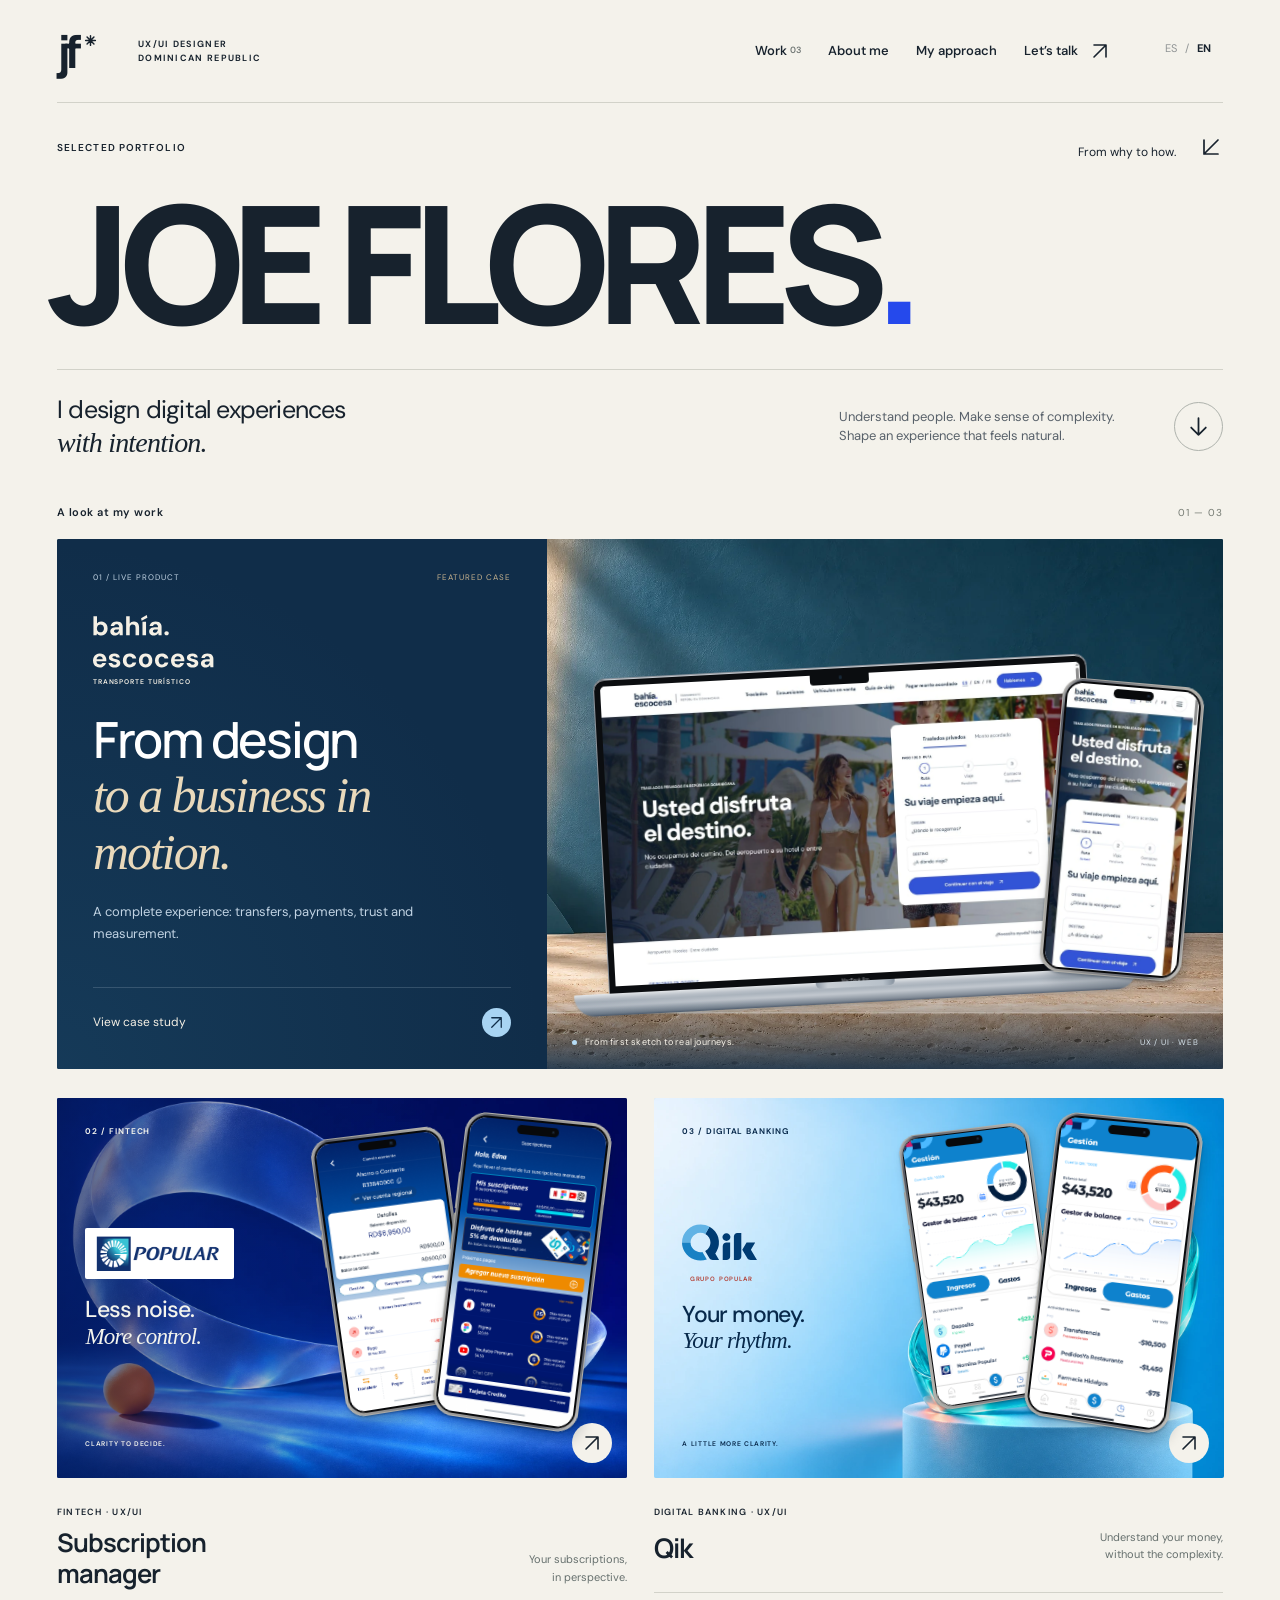
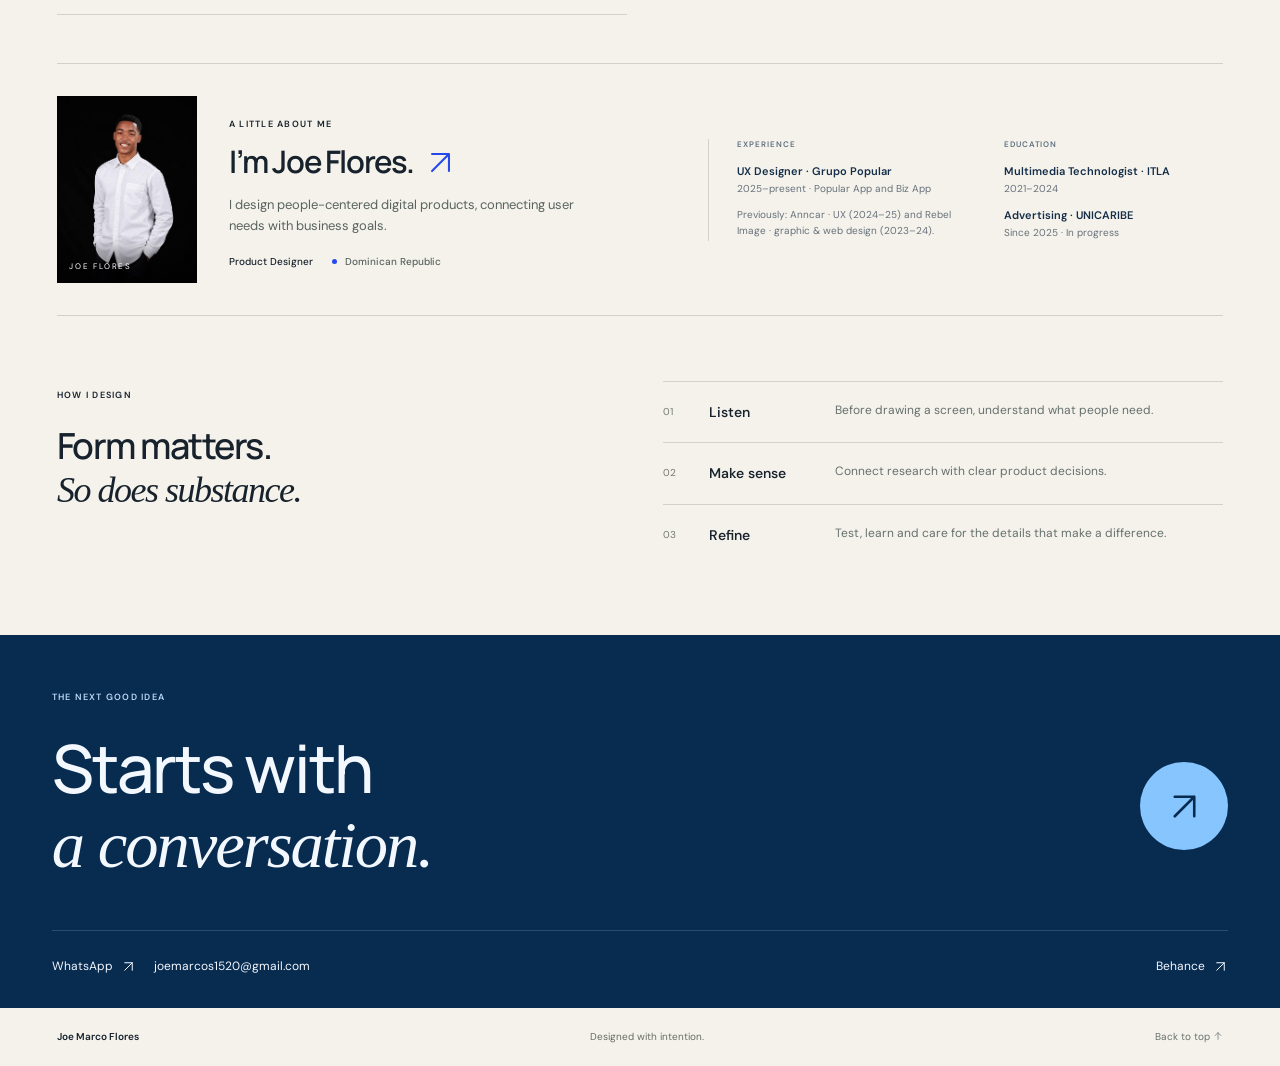
==== commit 84d381db: "Publish featured Bahia portfolio case study" ====
--- a/index.html
+++ b/index.html
@@ -1 +1 @@
-<!DOCTYPE html><!--02jM0zJ7Oe6Ga7Gb6SkiV--><html lang="es"><head><meta charSet="utf-8"/><meta name="viewport" content="width=device-width, initial-scale=1"/><link rel="preload" as="image" href="/brands/banco-popular.png"/><link rel="preload" as="image" href="/assets/fondo-gestor.webp"/><link rel="preload" as="image" href="/brands/qik.svg"/><link rel="stylesheet" href="/_next/static/css/b56b23ca45e11f34.css" data-precedence="next"/><link rel="stylesheet" href="/_next/static/css/22aca18f364b1f8f.css" data-precedence="next"/><link rel="stylesheet" href="/_next/static/css/4aac6686bd5fec39.css" data-precedence="next"/><link rel="stylesheet" href="/_next/static/css/c8dad5d8c7d64d4c.css" data-precedence="next"/><link rel="preload" as="script" fetchPriority="low" href="/_next/static/chunks/webpack-cae58e72ac44631d.js"/><script src="/_next/static/chunks/4bd1b696-c023c6e3521b1417.js" async=""></script><script src="/_next/static/chunks/255-0e5ac6cd71b0e266.js" async=""></script><script src="/_next/static/chunks/main-app-debdf4bf63d4c875.js" async=""></script><script src="/_next/static/chunks/app/layout-40716fe252934472.js" async=""></script><script src="/_next/static/chunks/597-9defec61e8b49886.js" async=""></script><script src="/_next/static/chunks/app/page-e8aa2d213742cb55.js" async=""></script><title>Joe Flores — UX / UI Designer</title><meta name="description" content="El archivo de proyectos de Joe Flores. Diseño de experiencias digitales."/><meta name="robots" content="noindex, nofollow"/><link rel="icon" href="/icon.svg?3f136c70be4e0a93" type="image/svg+xml" sizes="any"/><script src="/_next/static/chunks/polyfills-42372ed130431b0a.js" noModule=""></script></head><body><div hidden=""><!--$--><!--/$--></div><div class="jf-page" lang="es"><header class="jf-header"><a href="#inicio" class="jf-wordmark" aria-label="Joe Flores, inicio">jf<span><svg data-portfolio-icon="asterisk" aria-hidden="true" focusable="false" width="1em" height="1em" viewBox="0 0 24 24" fill="none" stroke="currentColor" stroke-width="2.7" stroke-linecap="round" stroke-linejoin="round" style="display:inline-block;vertical-align:-.12em;flex-shrink:0;pointer-events:none"><path d="M12 3v18M3 12h18M5.64 5.64l12.72 12.72M5.64 18.36 18.36 5.64"></path></svg></span></a><span class="jf-header-caption">UX/UI DESIGNER<br/>REPÚBLICA DOMINICANA</span><nav id="jf-navigation" class="jf-nav" aria-label="Navegación principal"><a href="#projects">Proyectos<!-- --> <span>03</span></a><a href="#sobre-mi">Sobre mí</a><a href="#enfoque">Mi enfoque</a><a href="mailto:joemarcos1520@gmail.com">Hablemos<!-- --> <svg width="24" height="24" viewBox="0 0 24 24" fill="none" aria-hidden="true"><path d="M6 18 18 6M6 6h12v12" stroke="currentColor" stroke-width="1.6" stroke-linecap="round" stroke-linejoin="round"></path></svg></a></nav><button class="jf-lang" aria-label="Switch to English"><span class="jf-active">ES</span><span class="jf-lang-divider">/</span><span class="">EN</span></button><button class="jf-menu" aria-controls="jf-navigation" aria-expanded="false" aria-label="Abrir o cerrar menú"><svg data-portfolio-icon="menu" aria-hidden="true" focusable="false" width="1em" height="1em" viewBox="0 0 24 24" fill="none" stroke="currentColor" stroke-width="1.7" stroke-linecap="round" stroke-linejoin="round" style="display:inline-block;vertical-align:-.12em;flex-shrink:0;pointer-events:none"><path d="M4 6h16M4 12h16M4 18h16"></path></svg></button></header><main><section class="jf-intro" id="inicio"><div class="jf-intro-top"><span>PORTAFOLIO SELECCIONADO</span><span class="jf-intro-note">Del porqué al cómo.<!-- --> <span><svg data-portfolio-icon="arrow-down-left" aria-hidden="true" focusable="false" width="1em" height="1em" viewBox="0 0 24 24" fill="none" stroke="currentColor" stroke-width="1.7" stroke-linecap="round" stroke-linejoin="round" style="display:inline-block;vertical-align:-.12em;flex-shrink:0;pointer-events:none"><path d="M19 5 5 19M5 5v14h14"></path></svg></span></span></div><h1>JOE FLORES<span class="jf-name-dot">.</span></h1><div class="jf-intro-bottom"><p>Diseño experiencias digitales<br/><em>con intención.</em></p><p class="jf-intro-description">Entender a las personas. Ordenar lo complejo. Darle forma a una experiencia que se sienta natural.</p><a href="#projects" class="jf-down" aria-label="Ver proyectos"><svg data-portfolio-icon="arrow-down" aria-hidden="true" focusable="false" width="1em" height="1em" viewBox="0 0 24 24" fill="none" stroke="currentColor" stroke-width="1.7" stroke-linecap="round" stroke-linejoin="round" style="display:inline-block;vertical-align:-.12em;flex-shrink:0;pointer-events:none"><path d="M12 4v16m-7-7 7 7 7-7"></path></svg></a></div></section><section class="jf-work" id="projects" aria-label="Proyectos seleccionados"><div class="jf-section-line"><h2>Una mirada a mi trabajo</h2><span>01 — 03</span></div><a class="jf-feature" id="popular-cover" href="/proyectos/gestor/"><div class="jf-feature-copy"><div class="jf-project-kicker"><span>01 / FINTECH</span><span>CASO DESTACADO</span></div><div class="jf-feature-story"><div class="jf-subscription-brand"><span class="project-brand project-brand-popular "><img src="/brands/banco-popular.png" width="300" height="81" alt="Banco Popular"/></span></div><h3>Menos ruido.<br/><em>Más control.</em></h3><p class="jf-feature-description">Tus suscripciones, en perspectiva. Una experiencia pensada para decidir mejor y recuperar la tranquilidad.</p></div><div class="jf-feature-link"><span>Explorar el proyecto</span><svg width="24" height="24" viewBox="0 0 24 24" fill="none" aria-hidden="true"><path d="M6 18 18 6M6 6h12v12" stroke="currentColor" stroke-width="1.6" stroke-linecap="round" stroke-linejoin="round"></path></svg></div></div><div class="jf-feature-art"><img class="jf-cover-photo jf-scene-background" src="/assets/fondo-gestor.webp" width="1536" height="1024" alt=""/><div class="device-iphone jf-real-device jf-gestor-back" data-device="iphone"><div class="device-iphone-body"><div class="device-iphone-screen"><img src="/assets/gestor-cuenta-real.png" alt="Pantalla original del portafolio: cuenta corriente." width="430" height="932" loading="lazy" data-original-screen="true"/></div><span class="device-iphone-island" aria-hidden="true"><i></i></span></div><span class="device-iphone-buttons" aria-hidden="true"></span></div><div class="device-iphone jf-real-device jf-gestor-front" data-device="iphone"><div class="device-iphone-body"><div class="device-iphone-screen"><img src="/assets/gestor-suscripciones-real.png" alt="Pantalla original del portafolio: mis suscripciones y próximos pagos." width="430" height="932" loading="lazy" data-original-screen="true"/></div><span class="device-iphone-island" aria-hidden="true"><i></i></span></div><span class="device-iphone-buttons" aria-hidden="true"></span></div><div class="jf-art-label"><span class="jf-orange-dot"></span>Claridad para decidir.<span class="jf-cover-type">UX / UI</span></div></div></a><div class="jf-secondary-grid"><a class="jf-project jf-qik" id="qik-cover" href="/proyectos/qik/"><div class="jf-project-image"><img class="jf-scene-background" src="/assets/fondo-qik.webp" width="1536" height="1024" loading="lazy" alt=""/><div class="device-iphone jf-real-device jf-qik-back" data-device="iphone"><div class="device-iphone-body"><div class="device-iphone-screen"><img src="/assets/qik-ingresos-real.png" alt="Pantalla original Qik del portafolio: gestión de ingresos." width="402" height="874" loading="lazy" data-original-screen="true"/></div><span class="device-iphone-island" aria-hidden="true"><i></i></span></div><span class="device-iphone-buttons" aria-hidden="true"></span></div><div class="device-iphone jf-real-device jf-qik-front" data-device="iphone"><div class="device-iphone-body"><div class="device-iphone-screen"><img src="/assets/qik-gastos-real.png" alt="Pantalla original Qik del portafolio: gestión de gastos." width="402" height="874" loading="lazy" data-original-screen="true"/></div><span class="device-iphone-island" aria-hidden="true"><i></i></span></div><span class="device-iphone-buttons" aria-hidden="true"></span></div><div class="jf-cover-editorial jf-qik-editorial"><span class="jf-cover-index">02 / <!-- -->BANCA DIGITAL</span><div><span class="project-brand project-brand-qik jf-qik-logotype"><img src="/brands/qik.svg" width="75" height="38" alt="Qik"/><span>GRUPO POPULAR</span></span><p>Tu dinero.<br/><em>A tu ritmo.</em></p></div><span class="jf-cover-footnote">UN POCO MÁS DE CLARIDAD.</span></div><span class="jf-project-arrow"><svg width="24" height="24" viewBox="0 0 24 24" fill="none" aria-hidden="true"><path d="M6 18 18 6M6 6h12v12" stroke="currentColor" stroke-width="1.6" stroke-linecap="round" stroke-linejoin="round"></path></svg></span></div><div class="jf-project-caption"><div><span class="jf-small-label">BANCA DIGITAL · UX/UI</span><h3>Qik</h3></div><p>Entender tu dinero,<br/>sin complicaciones.</p></div></a><a class="jf-project jf-bahia" id="bahia-cover" href="/proyectos/bahia/"><div class="jf-project-image"><img class="jf-scene-background" src="/assets/fondo-bahia.webp" width="1536" height="1024" loading="lazy" alt=""/><div class="device-macbook jf-real-laptop" data-device="macbook"><div class="device-macbook-lid"><div class="device-macbook-screen"><img src="/assets/bahia-desktop-hd.png" alt="Sitio real de Bahía Escocesa en un MacBook Pro." width="1897" height="1186" loading="lazy" data-original-screen="true"/></div><span class="device-macbook-camera" aria-hidden="true"><i></i></span><span class="device-macbook-name" aria-hidden="true">MacBook Pro</span></div><div class="device-macbook-base" aria-hidden="true"><span></span></div></div><div class="jf-cover-editorial jf-bahia-editorial"><span class="jf-cover-index">03 / <!-- -->TURISMO</span><div><span class="project-brand project-brand-bahia jf-bahia-logotype" role="img" aria-label="Bahía Escocesa"><svg aria-hidden="true" width="61" height="27" viewBox="0 0 61 27" fill="none"><path d="M4.13352 10.2285C3.78248 10.2285 3.47093 10.1846 3.19887 10.0969C2.93559 10.0091 2.70302 9.89065 2.50117 9.74145C2.29932 9.58349 2.12819 9.40797 1.98777 9.21489L1.79031 10.0706H0.223789V0.592428H2.00094V4.30469C2.21156 3.98876 2.4924 3.73425 2.84344 3.54118C3.19448 3.33933 3.62012 3.23841 4.12035 3.23841C4.73468 3.23841 5.27879 3.39199 5.7527 3.69915C6.2266 3.99753 6.59959 4.41001 6.87164 4.93657C7.15248 5.45436 7.29289 6.05113 7.29289 6.72688C7.29289 7.39386 7.15687 7.99502 6.88481 8.53036C6.61275 9.05692 6.23977 9.47379 5.76586 9.78095C5.29196 10.0793 4.74784 10.2285 4.13352 10.2285ZM3.71227 8.67517C4.05453 8.67517 4.35731 8.59618 4.62059 8.43821C4.89265 8.27147 5.10327 8.04329 5.25246 7.75368C5.40166 7.46407 5.47625 7.12619 5.47625 6.74005C5.47625 6.3539 5.40166 6.01602 5.25246 5.72641C5.10327 5.42803 4.89265 5.19546 4.62059 5.02872C4.35731 4.86197 4.05453 4.7786 3.71227 4.7786C3.37 4.7786 3.06284 4.86197 2.79078 5.02872C2.5275 5.19546 2.32126 5.42364 2.17207 5.71325C2.02288 6.00286 1.94828 6.34513 1.94828 6.74005C1.94828 7.11742 2.02288 7.4553 2.17207 7.75368C2.32126 8.04329 2.5275 8.27147 2.79078 8.43821C3.06284 8.59618 3.37 8.67517 3.71227 8.67517ZM11.0617 10.2285C10.5176 10.2285 10.0656 10.1408 9.70583 9.96524C9.34601 9.78095 9.07834 9.53522 8.90282 9.22806C8.7273 8.92089 8.63954 8.58302 8.63954 8.21442C8.63954 7.80195 8.74485 7.44213 8.95547 7.13497C9.1661 6.82781 9.47765 6.58647 9.89012 6.41095C10.3114 6.23542 10.8379 6.14766 11.4698 6.14766H13.089C13.089 5.81417 13.0495 5.54212 12.9705 5.33149C12.8915 5.11209 12.7599 4.94973 12.5756 4.84442C12.3913 4.73033 12.1456 4.67329 11.8384 4.67329C11.5049 4.67329 11.2241 4.74789 10.9959 4.89708C10.7677 5.03749 10.6273 5.25251 10.5747 5.54212H8.85016C8.89404 5.06821 9.04762 4.66012 9.3109 4.31786C9.57419 3.97559 9.92523 3.71231 10.364 3.52802C10.8028 3.33494 11.2943 3.23841 11.8384 3.23841C12.4703 3.23841 13.01 3.34372 13.4576 3.55434C13.9139 3.75619 14.2606 4.05897 14.4975 4.46266C14.7433 4.85759 14.8661 5.34027 14.8661 5.91071V10.0706H13.3786L13.1811 9.05692C13.0846 9.22367 12.9705 9.38164 12.8389 9.53083C12.7072 9.67125 12.5537 9.79411 12.3781 9.89942C12.2026 10.0047 12.0051 10.0837 11.7857 10.1364C11.5663 10.1978 11.325 10.2285 11.0617 10.2285ZM11.483 8.85946C11.7112 8.85946 11.913 8.81997 12.0885 8.74099C12.2728 8.65323 12.4264 8.53475 12.5493 8.38556C12.6809 8.23636 12.7862 8.06962 12.8652 7.88532C12.9442 7.69225 12.9968 7.48601 13.0232 7.26661V7.24028H11.6673C11.404 7.24028 11.1846 7.27539 11.0091 7.34559C10.8423 7.4158 10.7195 7.51234 10.6405 7.6352C10.5615 7.75807 10.522 7.89849 10.522 8.05645C10.522 8.23198 10.5615 8.38117 10.6405 8.50403C10.7195 8.61812 10.8292 8.70588 10.9696 8.76731C11.1188 8.82875 11.2899 8.85946 11.483 8.85946ZM16.576 10.0706V0.592428H18.3532V4.37052C18.5638 4.02825 18.8534 3.75619 19.222 3.55434C19.5906 3.34372 20.0119 3.23841 20.4858 3.23841C21.0474 3.23841 21.5169 3.35249 21.8943 3.58067C22.2717 3.80007 22.5569 4.12917 22.75 4.56798C22.943 5.00678 23.0396 5.54651 23.0396 6.18716V10.0706H21.2756V6.35829C21.2756 5.83173 21.1615 5.42803 20.9333 5.1472C20.7052 4.86636 20.3585 4.72595 19.8934 4.72595C19.6038 4.72595 19.3405 4.79615 19.1035 4.93657C18.8666 5.07699 18.6823 5.27884 18.5506 5.54212C18.419 5.8054 18.3532 6.12134 18.3532 6.48993V10.0706H16.576ZM24.7393 10.0706V3.39637H26.5164V10.0706H24.7393ZM24.2917 2.83032L24.0548 1.68505L26.885 4.4584e-05L27.1878 1.32962L24.2917 2.83032ZM30.4864 10.2285C29.9423 10.2285 29.4904 10.1408 29.1305 9.96524C28.7707 9.78095 28.5031 9.53522 28.3275 9.22806C28.152 8.92089 28.0642 8.58302 28.0642 8.21442C28.0642 7.80195 28.1696 7.44213 28.3802 7.13497C28.5908 6.82781 28.9024 6.58647 29.3148 6.41095C29.7361 6.23542 30.2626 6.14766 30.8945 6.14766H32.5137C32.5137 5.81417 32.4742 5.54212 32.3952 5.33149C32.3162 5.11209 32.1846 4.94973 32.0003 4.84442C31.816 4.73033 31.5703 4.67329 31.2631 4.67329C30.9296 4.67329 30.6488 4.74789 30.4206 4.89708C30.1924 5.03749 30.052 5.25251 29.9994 5.54212H28.2749C28.3188 5.06821 28.4723 4.66012 28.7356 4.31786C28.9989 3.97559 29.3499 3.71231 29.7887 3.52802C30.2275 3.33494 30.719 3.23841 31.2631 3.23841C31.895 3.23841 32.4347 3.34372 32.8823 3.55434C33.3387 3.75619 33.6853 4.05897 33.9223 4.46266C34.168 4.85759 34.2909 5.34027 34.2909 5.91071V10.0706H32.8033L32.6059 9.05692C32.5093 9.22367 32.3952 9.38164 32.2636 9.53083C32.1319 9.67125 31.9784 9.79411 31.8028 9.89942C31.6273 10.0047 31.4299 10.0837 31.2105 10.1364C30.9911 10.1978 30.7497 10.2285 30.4864 10.2285ZM30.9077 8.85946C31.1359 8.85946 31.3377 8.81997 31.5132 8.74099C31.6975 8.65323 31.8511 8.53475 31.974 8.38556C32.1056 8.23636 32.2109 8.06962 32.2899 7.88532C32.3689 7.69225 32.4216 7.48601 32.4479 7.26661V7.24028H31.092C30.8287 7.24028 30.6093 7.27539 30.4338 7.34559C30.267 7.4158 30.1442 7.51234 30.0652 7.6352C29.9862 7.75807 29.9467 7.89849 29.9467 8.05645C29.9467 8.23198 29.9862 8.38117 30.0652 8.50403C30.1442 8.61812 30.2539 8.70588 30.3943 8.76731C30.5435 8.82875 30.7146 8.85946 30.9077 8.85946ZM36.8037 10.1364C36.479 10.1364 36.2114 10.0398 36.0007 9.84677C35.7989 9.64492 35.698 9.39919 35.698 9.10958C35.698 8.81997 35.7989 8.57863 36.0007 8.38556C36.2114 8.18371 36.479 8.08278 36.8037 8.08278C37.1285 8.08278 37.3917 8.18371 37.5936 8.38556C37.7954 8.57863 37.8964 8.81997 37.8964 9.10958C37.8964 9.39919 37.7954 9.64492 37.5936 9.84677C37.3917 10.0398 37.1285 10.1364 36.8037 10.1364ZM3.39633 26.2285C2.72935 26.2285 2.14136 26.0837 1.63234 25.7941C1.12333 25.5045 0.724024 25.1008 0.434415 24.583C0.144805 24.0652 2.48227e-07 23.4685 2.48227e-07 22.7927C2.48227e-07 22.0994 0.140417 21.4851 0.42125 20.9497C0.71086 20.4144 1.11017 19.9975 1.61918 19.6991C2.12819 19.392 2.72057 19.2384 3.39633 19.2384C4.05453 19.2384 4.62936 19.3832 5.12082 19.6728C5.61228 19.9537 5.99404 20.3442 6.2661 20.8444C6.53815 21.3447 6.67418 21.9107 6.67418 22.5426C6.67418 22.6303 6.66979 22.7269 6.66102 22.8322C6.66102 22.9375 6.65224 23.0472 6.63469 23.1613H1.27691V22.0818H4.87071C4.85315 21.643 4.70396 21.3008 4.42313 21.055C4.15107 20.8005 3.8088 20.6733 3.39633 20.6733C3.09794 20.6733 2.8215 20.7435 2.56699 20.8839C2.32126 21.0243 2.1238 21.235 1.97461 21.5158C1.82542 21.7966 1.75082 22.1564 1.75082 22.5952V22.977C1.75082 23.3456 1.81664 23.6659 1.94828 23.938C2.0887 24.2013 2.28177 24.4075 2.5275 24.5567C2.77323 24.7059 3.05406 24.7805 3.37 24.7805C3.71227 24.7805 3.98432 24.7147 4.18617 24.583C4.3968 24.4426 4.55916 24.2627 4.67324 24.0433H6.47672C6.35386 24.4558 6.14762 24.8287 5.85801 25.1622C5.5684 25.4869 5.21297 25.7458 4.79172 25.9389C4.37925 26.132 3.91412 26.2285 3.39633 26.2285ZM10.8414 26.2285C10.2183 26.2285 9.68299 26.132 9.23542 25.9389C8.79661 25.7458 8.45435 25.4782 8.20862 25.1359C7.96289 24.7936 7.81808 24.4075 7.7742 23.9775H9.55135C9.58646 24.1354 9.65228 24.2846 9.74881 24.425C9.85413 24.5567 9.99454 24.6664 10.1701 24.7541C10.3544 24.8331 10.5694 24.8726 10.8151 24.8726C11.0521 24.8726 11.2451 24.8419 11.3943 24.7805C11.5523 24.7103 11.6664 24.6181 11.7366 24.504C11.8156 24.3899 11.8551 24.2671 11.8551 24.1354C11.8551 23.9424 11.8024 23.7976 11.6971 23.701C11.5918 23.5957 11.4382 23.5123 11.2364 23.4509C11.0345 23.3895 10.7888 23.3324 10.4992 23.2798C10.1657 23.2096 9.84535 23.1306 9.53819 23.0428C9.23103 22.9463 8.95897 22.8278 8.72202 22.6874C8.48506 22.5382 8.29638 22.3539 8.15596 22.1345C8.02432 21.9063 7.9585 21.6299 7.9585 21.3052C7.9585 20.9102 8.06381 20.5592 8.27444 20.252C8.49384 19.9361 8.80539 19.6904 9.20909 19.5149C9.61279 19.3306 10.0999 19.2384 10.6703 19.2384C11.4777 19.2384 12.114 19.4183 12.5791 19.7781C13.053 20.138 13.3294 20.6294 13.4084 21.2525H11.7366C11.6927 21.0507 11.5786 20.8927 11.3943 20.7786C11.21 20.6645 10.9643 20.6075 10.6571 20.6075C10.3412 20.6075 10.0999 20.6645 9.93311 20.7786C9.76637 20.8927 9.68299 21.0419 9.68299 21.2262C9.68299 21.349 9.73126 21.4587 9.8278 21.5553C9.93311 21.6518 10.0867 21.7352 10.2885 21.8054C10.4904 21.8756 10.7449 21.9414 11.0521 22.0029C11.5786 22.1082 12.035 22.231 12.4211 22.3715C12.8073 22.5031 13.1057 22.6962 13.3163 22.9507C13.5357 23.2052 13.6454 23.5694 13.6454 24.0433C13.6454 24.4733 13.5313 24.8551 13.3031 25.1886C13.0749 25.5133 12.7502 25.7678 12.329 25.9521C11.9077 26.1364 11.4119 26.2285 10.8414 26.2285ZM18.3608 26.2285C17.6938 26.2285 17.1014 26.0793 16.5836 25.7809C16.0746 25.4826 15.6709 25.0745 15.3725 24.5567C15.0829 24.0301 14.9381 23.4334 14.9381 22.7664C14.9381 22.0731 15.0829 21.4631 15.3725 20.9366C15.6709 20.4012 16.0746 19.9844 16.5836 19.686C17.1014 19.3876 17.6938 19.2384 18.3608 19.2384C19.2121 19.2384 19.9273 19.4622 20.5065 19.9098C21.0858 20.3486 21.4543 20.9629 21.6123 21.7527H19.7299C19.6509 21.4456 19.4885 21.2042 19.2428 21.0287C18.9971 20.8444 18.6987 20.7523 18.3476 20.7523C18.0405 20.7523 17.764 20.8313 17.5183 20.9892C17.2813 21.1472 17.0927 21.3754 16.9522 21.6738C16.8206 21.9634 16.7548 22.3144 16.7548 22.7269C16.7548 23.034 16.7943 23.3105 16.8732 23.5562C16.9522 23.8019 17.0619 24.0126 17.2024 24.1881C17.3428 24.3548 17.5095 24.4865 17.7026 24.583C17.8957 24.6708 18.1107 24.7147 18.3476 24.7147C18.5846 24.7147 18.7952 24.6752 18.9795 24.5962C19.1638 24.5172 19.3218 24.4031 19.4534 24.2539C19.585 24.1047 19.6772 23.9248 19.7299 23.7142H21.6123C21.4543 24.4777 21.0858 25.0876 20.5065 25.544C19.9273 26.0003 19.2121 26.2285 18.3608 26.2285ZM26.304 26.2285C25.6633 26.2285 25.0885 26.0793 24.5795 25.7809C24.0792 25.4826 23.6799 25.0701 23.3815 24.5435C23.0919 24.017 22.9471 23.4158 22.9471 22.74C22.9471 22.0467 23.0919 21.4368 23.3815 20.9102C23.6799 20.3837 24.0836 19.9756 24.5926 19.686C25.1016 19.3876 25.6721 19.2384 26.304 19.2384C26.9534 19.2384 27.5282 19.3876 28.0285 19.686C28.5375 19.9756 28.9368 20.3837 29.2264 20.9102C29.516 21.4368 29.6608 22.0467 29.6608 22.74C29.6608 23.4246 29.516 24.0301 29.2264 24.5567C28.9368 25.0745 28.5375 25.4826 28.0285 25.7809C27.5194 26.0793 26.9446 26.2285 26.304 26.2285ZM26.304 24.6883C26.6024 24.6883 26.8656 24.6181 27.0938 24.4777C27.322 24.3285 27.5063 24.1091 27.6467 23.8195C27.7871 23.5211 27.8573 23.1569 27.8573 22.7269C27.8573 22.2969 27.7871 21.937 27.6467 21.6474C27.5151 21.349 27.3308 21.1296 27.0938 20.9892C26.8656 20.84 26.6067 20.7654 26.3171 20.7654C26.0275 20.7654 25.7642 20.84 25.5273 20.9892C25.2903 21.1296 25.1016 21.349 24.9612 21.6474C24.8296 21.937 24.7638 22.2969 24.7638 22.7269C24.7638 23.1569 24.8296 23.5211 24.9612 23.8195C25.1016 24.1091 25.2859 24.3285 25.5141 24.4777C25.7511 24.6181 26.0144 24.6883 26.304 24.6883ZM34.4174 26.2285C33.7504 26.2285 33.158 26.0793 32.6402 25.7809C32.1312 25.4826 31.7275 25.0745 31.4291 24.5567C31.1395 24.0301 30.9947 23.4334 30.9947 22.7664C30.9947 22.0731 31.1395 21.4631 31.4291 20.9366C31.7275 20.4012 32.1312 19.9844 32.6402 19.686C33.158 19.3876 33.7504 19.2384 34.4174 19.2384C35.2686 19.2384 35.9839 19.4622 36.5631 19.9098C37.1423 20.3486 37.5109 20.9629 37.6689 21.7527H35.7864C35.7074 21.4456 35.5451 21.2042 35.2993 21.0287C35.0536 20.8444 34.7552 20.7523 34.4042 20.7523C34.097 20.7523 33.8206 20.8313 33.5749 20.9892C33.3379 21.1472 33.1492 21.3754 33.0088 21.6738C32.8772 21.9634 32.8113 22.3144 32.8113 22.7269C32.8113 23.034 32.8508 23.3105 32.9298 23.5562C33.0088 23.8019 33.1185 24.0126 33.2589 24.1881C33.3993 24.3548 33.5661 24.4865 33.7591 24.583C33.9522 24.6708 34.1672 24.7147 34.4042 24.7147C34.6411 24.7147 34.8518 24.6752 35.0361 24.5962C35.2204 24.5172 35.3783 24.4031 35.51 24.2539C35.6416 24.1047 35.7338 23.9248 35.7864 23.7142H37.6689C37.5109 24.4777 37.1423 25.0876 36.5631 25.544C35.9839 26.0003 35.2686 26.2285 34.4174 26.2285ZM42.4 26.2285C41.733 26.2285 41.145 26.0837 40.636 25.7941C40.127 25.5045 39.7277 25.1008 39.4381 24.583C39.1485 24.0652 39.0037 23.4685 39.0037 22.7927C39.0037 22.0994 39.1441 21.4851 39.4249 20.9497C39.7146 20.4144 40.1139 19.9975 40.6229 19.6991C41.1319 19.392 41.7243 19.2384 42.4 19.2384C43.0582 19.2384 43.6331 19.3832 44.1245 19.6728C44.616 19.9537 44.9977 20.3442 45.2698 20.8444C45.5418 21.3447 45.6779 21.9107 45.6779 22.5426C45.6779 22.6303 45.6735 22.7269 45.6647 22.8322C45.6647 22.9375 45.6559 23.0472 45.6384 23.1613H40.2806V22.0818H43.8744C43.8568 21.643 43.7077 21.3008 43.4268 21.055C43.1548 20.8005 42.8125 20.6733 42.4 20.6733C42.1016 20.6733 41.8252 20.7435 41.5707 20.8839C41.325 21.0243 41.1275 21.235 40.9783 21.5158C40.8291 21.7966 40.7545 22.1564 40.7545 22.5952V22.977C40.7545 23.3456 40.8203 23.6659 40.952 23.938C41.0924 24.2013 41.2855 24.4075 41.5312 24.5567C41.7769 24.7059 42.0578 24.7805 42.3737 24.7805C42.716 24.7805 42.988 24.7147 43.1899 24.583C43.4005 24.4426 43.5628 24.2627 43.6769 24.0433H45.4804C45.3575 24.4558 45.1513 24.8287 44.8617 25.1622C44.5721 25.4869 44.2167 25.7458 43.7954 25.9389C43.3829 26.132 42.9178 26.2285 42.4 26.2285ZM49.8451 26.2285C49.222 26.2285 48.6867 26.132 48.2391 25.9389C47.8003 25.7458 47.458 25.4782 47.2123 25.1359C46.9666 24.7936 46.8218 24.4075 46.7779 23.9775H48.555C48.5901 24.1354 48.656 24.2846 48.7525 24.425C48.8578 24.5567 48.9982 24.6664 49.1738 24.7541C49.3581 24.8331 49.5731 24.8726 49.8188 24.8726C50.0557 24.8726 50.2488 24.8419 50.398 24.7805C50.556 24.7103 50.6701 24.6181 50.7403 24.504C50.8193 24.3899 50.8588 24.2671 50.8588 24.1354C50.8588 23.9424 50.8061 23.7976 50.7008 23.701C50.5955 23.5957 50.4419 23.5123 50.24 23.4509C50.0382 23.3895 49.7925 23.3324 49.5029 23.2798C49.1694 23.2096 48.849 23.1306 48.5419 23.0428C48.2347 22.9463 47.9627 22.8278 47.7257 22.6874C47.4888 22.5382 47.3001 22.3539 47.1597 22.1345C47.028 21.9063 46.9622 21.6299 46.9622 21.3052C46.9622 20.9102 47.0675 20.5592 47.2781 20.252C47.4975 19.9361 47.8091 19.6904 48.2128 19.5149C48.6165 19.3306 49.1035 19.2384 49.674 19.2384C50.4814 19.2384 51.1176 19.4183 51.5828 19.7781C52.0567 20.138 52.3331 20.6294 52.4121 21.2525H50.7403C50.6964 21.0507 50.5823 20.8927 50.398 20.7786C50.2137 20.6645 49.968 20.6075 49.6608 20.6075C49.3449 20.6075 49.1035 20.6645 48.9368 20.7786C48.7701 20.8927 48.6867 21.0419 48.6867 21.2262C48.6867 21.349 48.735 21.4587 48.8315 21.5553C48.9368 21.6518 49.0904 21.7352 49.2922 21.8054C49.4941 21.8756 49.7486 21.9414 50.0557 22.0029C50.5823 22.1082 51.0387 22.231 51.4248 22.3715C51.811 22.5031 52.1093 22.6962 52.32 22.9507C52.5394 23.2052 52.6491 23.5694 52.6491 24.0433C52.6491 24.4733 52.535 24.8551 52.3068 25.1886C52.0786 25.5133 51.7539 25.7678 51.3327 25.9521C50.9114 26.1364 50.4156 26.2285 49.8451 26.2285ZM56.3903 26.2285C55.8462 26.2285 55.3943 26.1408 55.0344 25.9652C54.6746 25.7809 54.407 25.5352 54.2314 25.2281C54.0559 24.9209 53.9682 24.583 53.9682 24.2144C53.9682 23.8019 54.0735 23.4421 54.2841 23.135C54.4947 22.8278 54.8063 22.5865 55.2187 22.4109C55.64 22.2354 56.1665 22.1477 56.7984 22.1477H58.4176C58.4176 21.8142 58.3781 21.5421 58.2991 21.3315C58.2201 21.1121 58.0885 20.9497 57.9042 20.8444C57.7199 20.7303 57.4742 20.6733 57.167 20.6733C56.8335 20.6733 56.5527 20.7479 56.3245 20.8971C56.0963 21.0375 55.9559 21.2525 55.9033 21.5421H54.1788C54.2227 21.0682 54.3762 20.6601 54.6395 20.3179C54.9028 19.9756 55.2538 19.7123 55.6926 19.528C56.1314 19.3349 56.6229 19.2384 57.167 19.2384C57.7989 19.2384 58.3386 19.3437 58.7862 19.5543C59.2426 19.7562 59.5892 20.059 59.8262 20.4627C60.0719 20.8576 60.1948 21.3403 60.1948 21.9107V26.0706H58.7072L58.5098 25.0569C58.4132 25.2237 58.2991 25.3816 58.1675 25.5308C58.0358 25.6712 57.8823 25.7941 57.7067 25.8994C57.5312 26.0047 57.3338 26.0837 57.1144 26.1364C56.895 26.1978 56.6536 26.2285 56.3903 26.2285ZM56.8116 24.8595C57.0398 24.8595 57.2416 24.82 57.4171 24.741C57.6014 24.6532 57.755 24.5347 57.8779 24.3856C58.0095 24.2364 58.1148 24.0696 58.1938 23.8853C58.2728 23.6922 58.3255 23.486 58.3518 23.2666V23.2403H56.9959C56.7326 23.2403 56.5132 23.2754 56.3377 23.3456C56.1709 23.4158 56.0481 23.5123 55.9691 23.6352C55.8901 23.7581 55.8506 23.8985 55.8506 24.0565C55.8506 24.232 55.8901 24.3812 55.9691 24.504C56.0481 24.6181 56.1578 24.7059 56.2982 24.7673C56.4474 24.8287 56.6185 24.8595 56.8116 24.8595Z" fill="#102D49"></path></svg><span>TRANSPORTE TURÍSTICO</span></span><p>El destino empieza<br/><em>en el camino.</em></p></div><span class="jf-cover-footnote">DISEÑADO PARA LLEVARTE.</span></div><span class="jf-project-arrow"><svg width="24" height="24" viewBox="0 0 24 24" fill="none" aria-hidden="true"><path d="M6 18 18 6M6 6h12v12" stroke="currentColor" stroke-width="1.6" stroke-linecap="round" stroke-linejoin="round"></path></svg></span></div><div class="jf-project-caption"><div><span class="jf-small-label">TURISMO · EXPERIENCIA WEB</span><h3>Bahía Escocesa</h3></div><p>El viaje empieza<br/>con una buena experiencia.</p></div></a></div></section><section class="jf-about" id="sobre-mi" aria-labelledby="jf-about-title"><figure class="jf-about-photo"><img src="/assets/joe-flores.jpg" width="601" height="900" alt="Joe Flores" loading="lazy"/><figcaption>JOE FLORES</figcaption></figure><div class="jf-about-copy"><span class="jf-small-label">UN POCO DE MÍ</span><h2 id="jf-about-title">Soy Joe Flores.<!-- --> <span><svg data-portfolio-icon="arrow-up-right" aria-hidden="true" focusable="false" width="1em" height="1em" viewBox="0 0 24 24" fill="none" stroke="currentColor" stroke-width="1.7" stroke-linecap="round" stroke-linejoin="round" style="display:inline-block;vertical-align:-.12em;flex-shrink:0;pointer-events:none"><path d="M5 19 19 5M5 5h14v14"></path></svg></span></h2><p>Diseño productos digitales centrados en las personas, conectando sus necesidades con las del negocio.</p><div class="jf-about-details"><span>Product Designer</span><span class="jf-about-location">República Dominicana</span></div></div><div class="jf-about-cv"><div><h3>EXPERIENCIA</h3><p><strong>UX Designer · Grupo Popular</strong><span>2025–actualidad · App Popular y App Biz</span></p><p class="jf-cv-previous">Antes: Anncar · UX (2024–25) y Rebel Image · diseño gráfico y web (2023–24).</p></div><div><h3>FORMACIÓN</h3><p><strong>Tecnólogo en Multimedia · ITLA</strong><span>2021–2024</span></p><p><strong>Publicidad · UNICARIBE</strong><span>Desde 2025 · En curso</span></p></div></div></section><section class="jf-approach" id="enfoque"><div class="jf-approach-heading"><span class="jf-small-label">MI FORMA DE DISEÑAR</span><h2>La forma importa.<br/><span>El fondo, también.</span></h2></div><div class="jf-methods"><div><span>01</span><h3>Escuchar</h3><p>Antes de dibujar una pantalla, entender qué necesitan las personas.</p></div><div><span>02</span><h3>Dar sentido</h3><p>Conectar la investigación con decisiones claras de producto.</p></div><div><span>03</span><h3>Afinar</h3><p>Probar, aprender y cuidar los detalles que hacen la diferencia.</p></div></div></section><section class="jf-contact" id="contacto"><span class="jf-small-label">LA PRÓXIMA BUENA IDEA</span><a href="mailto:joemarcos1520@gmail.com"><h2>Empieza con<br/><em>una conversación.</em></h2><span class="jf-contact-arrow"><svg width="24" height="24" viewBox="0 0 24 24" fill="none" aria-hidden="true"><path d="M6 18 18 6M6 6h12v12" stroke="currentColor" stroke-width="1.6" stroke-linecap="round" stroke-linejoin="round"></path></svg></span></a><div class="jf-contact-bottom"><a href="https://wa.me/18293192015" target="_blank" rel="noreferrer">WhatsApp <svg width="24" height="24" viewBox="0 0 24 24" fill="none" aria-hidden="true"><path d="M6 18 18 6M6 6h12v12" stroke="currentColor" stroke-width="1.6" stroke-linecap="round" stroke-linejoin="round"></path></svg></a><a href="mailto:joemarcos1520@gmail.com">joemarcos1520@gmail.com</a><a href="https://www.behance.net/joeflores3" target="_blank" rel="noreferrer">Behance <svg width="24" height="24" viewBox="0 0 24 24" fill="none" aria-hidden="true"><path d="M6 18 18 6M6 6h12v12" stroke="currentColor" stroke-width="1.6" stroke-linecap="round" stroke-linejoin="round"></path></svg></a></div></section></main><footer class="jf-footer"><span>Joe Marco Flores</span><span>Diseñado con intención.</span><a href="#inicio">Volver arriba<!-- --> <svg data-portfolio-icon="arrow-up" aria-hidden="true" focusable="false" width="1em" height="1em" viewBox="0 0 24 24" fill="none" stroke="currentColor" stroke-width="1.7" stroke-linecap="round" stroke-linejoin="round" style="display:inline-block;vertical-align:-.12em;flex-shrink:0;pointer-events:none"><path d="M12 20V4m-7 7 7-7 7 7"></path></svg></a></footer></div><!--$--><!--/$--><script src="/_next/static/chunks/webpack-cae58e72ac44631d.js" id="_R_" async=""></script><script>(self.__next_f=self.__next_f||[]).push([0])</script><script>self.__next_f.push([1,"1:\"$Sreact.fragment\"\n2:I[6193,[\"177\",\"static/chunks/app/layout-40716fe252934472.js\"],\"default\"]\n3:I[9766,[],\"\"]\n4:I[8924,[],\"\"]\n5:I[9992,[\"597\",\"static/chunks/597-9defec61e8b49886.js\",\"974\",\"static/chunks/app/page-e8aa2d213742cb55.js\"],\"PortadaJoeFlores\"]\n6:I[4431,[],\"OutletBoundary\"]\n8:I[5278,[],\"AsyncMetadataOutlet\"]\na:I[4431,[],\"ViewportBoundary\"]\nc:I[4431,[],\"MetadataBoundary\"]\nd:\"$Sreact.suspense\"\nf:I[7150,[],\"\"]\n:HL[\"/_next/static/css/b56b23ca45e11f34.css\",\"style\"]\n:HL[\"/_next/static/css/22aca18f364b1f8f.css\",\"style\"]\n:HL[\"/_next/static/css/4aac6686bd5fec39.css\",\"style\"]\n:HL[\"/_next/static/css/c8dad5d8c7d64d4c.css\",\"style\"]\n"])</script><script>self.__next_f.push([1,"0:{\"P\":null,\"b\":\"02jM0zJ7Oe6Ga7Gb6SkiV\",\"p\":\"\",\"c\":[\"\",\"\"],\"i\":false,\"f\":[[[\"\",{\"children\":[\"__PAGE__\",{}]},\"$undefined\",\"$undefined\",true],[\"\",[\"$\",\"$1\",\"c\",{\"children\":[[[\"$\",\"link\",\"0\",{\"rel\":\"stylesheet\",\"href\":\"/_next/static/css/b56b23ca45e11f34.css\",\"precedence\":\"next\",\"crossOrigin\":\"$undefined\",\"nonce\":\"$undefined\"}],[\"$\",\"link\",\"1\",{\"rel\":\"stylesheet\",\"href\":\"/_next/static/css/22aca18f364b1f8f.css\",\"precedence\":\"next\",\"crossOrigin\":\"$undefined\",\"nonce\":\"$undefined\"}]],[\"$\",\"html\",null,{\"lang\":\"es\",\"children\":[\"$\",\"body\",null,{\"children\":[\"$\",\"$L2\",null,{\"children\":[\"$\",\"$L3\",null,{\"parallelRouterKey\":\"children\",\"error\":\"$undefined\",\"errorStyles\":\"$undefined\",\"errorScripts\":\"$undefined\",\"template\":[\"$\",\"$L4\",null,{}],\"templateStyles\":\"$undefined\",\"templateScripts\":\"$undefined\",\"notFound\":[[[\"$\",\"title\",null,{\"children\":\"404: This page could not be found.\"}],[\"$\",\"div\",null,{\"style\":{\"fontFamily\":\"system-ui,\\\"Segoe UI\\\",Roboto,Helvetica,Arial,sans-serif,\\\"Apple Color Emoji\\\",\\\"Segoe UI Emoji\\\"\",\"height\":\"100vh\",\"textAlign\":\"center\",\"display\":\"flex\",\"flexDirection\":\"column\",\"alignItems\":\"center\",\"justifyContent\":\"center\"},\"children\":[\"$\",\"div\",null,{\"children\":[[\"$\",\"style\",null,{\"dangerouslySetInnerHTML\":{\"__html\":\"body{color:#000;background:#fff;margin:0}.next-error-h1{border-right:1px solid rgba(0,0,0,.3)}@media (prefers-color-scheme:dark){body{color:#fff;background:#000}.next-error-h1{border-right:1px solid rgba(255,255,255,.3)}}\"}}],[\"$\",\"h1\",null,{\"className\":\"next-error-h1\",\"style\":{\"display\":\"inline-block\",\"margin\":\"0 20px 0 0\",\"padding\":\"0 23px 0 0\",\"fontSize\":24,\"fontWeight\":500,\"verticalAlign\":\"top\",\"lineHeight\":\"49px\"},\"children\":404}],[\"$\",\"div\",null,{\"style\":{\"display\":\"inline-block\"},\"children\":[\"$\",\"h2\",null,{\"style\":{\"fontSize\":14,\"fontWeight\":400,\"lineHeight\":\"49px\",\"margin\":0},\"children\":\"This page could not be found.\"}]}]]}]}]],[]],\"forbidden\":\"$undefined\",\"unauthorized\":\"$undefined\"}]}]}]}]]}],{\"children\":[\"__PAGE__\",[\"$\",\"$1\",\"c\",{\"children\":[[\"$\",\"$L5\",null,{}],[[\"$\",\"link\",\"0\",{\"rel\":\"stylesheet\",\"href\":\"/_next/static/css/4aac6686bd5fec39.css\",\"precedence\":\"next\",\"crossOrigin\":\"$undefined\",\"nonce\":\"$undefined\"}],[\"$\",\"link\",\"1\",{\"rel\":\"stylesheet\",\"href\":\"/_next/static/css/c8dad5d8c7d64d4c.css\",\"precedence\":\"next\",\"crossOrigin\":\"$undefined\",\"nonce\":\"$undefined\"}]],[\"$\",\"$L6\",null,{\"children\":[\"$L7\",[\"$\",\"$L8\",null,{\"promise\":\"$@9\"}]]}]]}],{},null,false]},null,false],[\"$\",\"$1\",\"h\",{\"children\":[null,[[\"$\",\"$La\",null,{\"children\":\"$Lb\"}],null],[\"$\",\"$Lc\",null,{\"children\":[\"$\",\"div\",null,{\"hidden\":true,\"children\":[\"$\",\"$d\",null,{\"fallback\":null,\"children\":\"$Le\"}]}]}]]}],false]],\"m\":\"$undefined\",\"G\":[\"$f\",[]],\"s\":false,\"S\":true}\n"])</script><script>self.__next_f.push([1,"b:[[\"$\",\"meta\",\"0\",{\"charSet\":\"utf-8\"}],[\"$\",\"meta\",\"1\",{\"name\":\"viewport\",\"content\":\"width=device-width, initial-scale=1\"}]]\n7:null\n"])</script><script>self.__next_f.push([1,"10:I[622,[],\"IconMark\"]\n9:{\"metadata\":[[\"$\",\"title\",\"0\",{\"children\":\"Joe Flores — UX / UI Designer\"}],[\"$\",\"meta\",\"1\",{\"name\":\"description\",\"content\":\"El archivo de proyectos de Joe Flores. Diseño de experiencias digitales.\"}],[\"$\",\"meta\",\"2\",{\"name\":\"robots\",\"content\":\"noindex, nofollow\"}],[\"$\",\"link\",\"3\",{\"rel\":\"icon\",\"href\":\"/icon.svg?3f136c70be4e0a93\",\"type\":\"image/svg+xml\",\"sizes\":\"any\"}],[\"$\",\"$L10\",\"4\",{}]],\"error\":null,\"digest\":\"$undefined\"}\n"])</script><script>self.__next_f.push([1,"e:\"$9:metadata\"\n"])</script></body></html>+<!DOCTYPE html><!--A5Tpit6KVrUQc1gs1726K--><html lang="es"><head><meta charSet="utf-8"/><meta name="viewport" content="width=device-width, initial-scale=1"/><link rel="preload" as="image" href="/assets/bahia-editorial-scene-v2.webp"/><link rel="preload" as="image" href="/brands/banco-popular.png"/><link rel="preload" as="image" href="/brands/qik.svg"/><link rel="stylesheet" href="/_next/static/css/b56b23ca45e11f34.css" data-precedence="next"/><link rel="stylesheet" href="/_next/static/css/22aca18f364b1f8f.css" data-precedence="next"/><link rel="stylesheet" href="/_next/static/css/3b91c5850aeccfd7.css" data-precedence="next"/><link rel="stylesheet" href="/_next/static/css/c8dad5d8c7d64d4c.css" data-precedence="next"/><link rel="preload" as="script" fetchPriority="low" href="/_next/static/chunks/webpack-a74e2c6aa2fd5bdd.js"/><script src="/_next/static/chunks/4bd1b696-c023c6e3521b1417.js" async=""></script><script src="/_next/static/chunks/255-0e5ac6cd71b0e266.js" async=""></script><script src="/_next/static/chunks/main-app-debdf4bf63d4c875.js" async=""></script><script src="/_next/static/chunks/app/layout-40716fe252934472.js" async=""></script><script src="/_next/static/chunks/597-450316eb90c5fe85.js" async=""></script><script src="/_next/static/chunks/app/page-066f9bd755c71953.js" async=""></script><title>Joe Flores — Product Designer · UX/UI</title><meta name="description" content="Diseño experiencias digitales con intención. Portafolio de producto y UX/UI de Joe Flores."/><meta name="robots" content="noindex, nofollow"/><link rel="canonical" href="https://joefloresxv.github.io/"/><meta property="og:title" content="Joe Flores — Product Designer · UX/UI"/><meta property="og:description" content="Diseño experiencias digitales con intención. Portafolio de producto y UX/UI de Joe Flores."/><meta property="og:url" content="https://joefloresxv.github.io/"/><meta property="og:site_name" content="Joe Flores"/><meta property="og:locale" content="es_DO"/><meta property="og:image" content="https://joefloresxv.github.io/social/joe-flores-logo-v1.png"/><meta property="og:image:width" content="1200"/><meta property="og:image:height" content="630"/><meta property="og:image:type" content="image/png"/><meta property="og:image:alt" content="Logo de Joe Flores — Product Designer · UX/UI"/><meta property="og:type" content="website"/><meta name="twitter:card" content="summary_large_image"/><meta name="twitter:title" content="Joe Flores — Product Designer · UX/UI"/><meta name="twitter:description" content="Diseño experiencias digitales con intención. Portafolio de producto y UX/UI de Joe Flores."/><meta name="twitter:image" content="https://joefloresxv.github.io/social/joe-flores-logo-v1.png"/><meta name="twitter:image:alt" content="Logo de Joe Flores — Product Designer · UX/UI"/><link rel="icon" href="/icon.svg?3f136c70be4e0a93" type="image/svg+xml" sizes="any"/><script src="/_next/static/chunks/polyfills-42372ed130431b0a.js" noModule=""></script></head><body><div hidden=""><!--$--><!--/$--></div><div class="jf-page" lang="es"><header class="jf-header"><a href="#inicio" class="jf-wordmark" aria-label="Joe Flores, inicio">jf<span><svg data-portfolio-icon="asterisk" aria-hidden="true" focusable="false" width="1em" height="1em" viewBox="0 0 24 24" fill="none" stroke="currentColor" stroke-width="2.7" stroke-linecap="round" stroke-linejoin="round" style="display:inline-block;vertical-align:-.12em;flex-shrink:0;pointer-events:none"><path d="M12 3v18M3 12h18M5.64 5.64l12.72 12.72M5.64 18.36 18.36 5.64"></path></svg></span></a><span class="jf-header-caption">UX/UI DESIGNER<br/>REPÚBLICA DOMINICANA</span><nav id="jf-navigation" class="jf-nav" aria-label="Navegación principal"><a href="#projects">Proyectos<!-- --> <span>03</span></a><a href="#sobre-mi">Sobre mí</a><a href="#enfoque">Mi enfoque</a><a href="mailto:joemarcos1520@gmail.com">Hablemos<!-- --> <svg width="24" height="24" viewBox="0 0 24 24" fill="none" aria-hidden="true"><path d="M6 18 18 6M6 6h12v12" stroke="currentColor" stroke-width="1.6" stroke-linecap="round" stroke-linejoin="round"></path></svg></a></nav><button class="jf-lang" aria-label="Switch to English"><span class="jf-active">ES</span><span class="jf-lang-divider">/</span><span class="">EN</span></button><button class="jf-menu" aria-controls="jf-navigation" aria-expanded="false" aria-label="Abrir o cerrar menú"><svg data-portfolio-icon="menu" aria-hidden="true" focusable="false" width="1em" height="1em" viewBox="0 0 24 24" fill="none" stroke="currentColor" stroke-width="1.7" stroke-linecap="round" stroke-linejoin="round" style="display:inline-block;vertical-align:-.12em;flex-shrink:0;pointer-events:none"><path d="M4 6h16M4 12h16M4 18h16"></path></svg></button></header><main><section class="jf-intro" id="inicio"><div class="jf-intro-top"><span>PORTAFOLIO SELECCIONADO</span><span class="jf-intro-note">Del porqué al cómo.<!-- --> <span><svg data-portfolio-icon="arrow-down-left" aria-hidden="true" focusable="false" width="1em" height="1em" viewBox="0 0 24 24" fill="none" stroke="currentColor" stroke-width="1.7" stroke-linecap="round" stroke-linejoin="round" style="display:inline-block;vertical-align:-.12em;flex-shrink:0;pointer-events:none"><path d="M19 5 5 19M5 5v14h14"></path></svg></span></span></div><h1>JOE FLORES<span class="jf-name-dot">.</span></h1><div class="jf-intro-bottom"><p>Diseño experiencias digitales<br/><em>con intención.</em></p><p class="jf-intro-description">Entender a las personas. Ordenar lo complejo. Darle forma a una experiencia que se sienta natural.</p><a href="#projects" class="jf-down" aria-label="Ver proyectos"><svg data-portfolio-icon="arrow-down" aria-hidden="true" focusable="false" width="1em" height="1em" viewBox="0 0 24 24" fill="none" stroke="currentColor" stroke-width="1.7" stroke-linecap="round" stroke-linejoin="round" style="display:inline-block;vertical-align:-.12em;flex-shrink:0;pointer-events:none"><path d="M12 4v16m-7-7 7 7 7-7"></path></svg></a></div></section><section class="jf-work" id="projects" aria-label="Proyectos seleccionados"><div class="jf-section-line"><h2>Una mirada a mi trabajo</h2><span>01 — 03</span></div><a class="jf-feature jf-feature-bahia" id="bahia-cover" href="/proyectos/bahia/"><div class="jf-feature-copy"><div class="jf-project-kicker"><span>01 / <!-- -->PRODUCTO EN PRODUCCIÓN</span><span>CASO DESTACADO</span></div><div class="jf-feature-story"><span class="project-brand project-brand-bahia jf-bahia-feature-brand" role="img" aria-label="Bahía Escocesa"><svg aria-hidden="true" width="61" height="27" viewBox="0 0 61 27" fill="none"><path d="M4.13352 10.2285C3.78248 10.2285 3.47093 10.1846 3.19887 10.0969C2.93559 10.0091 2.70302 9.89065 2.50117 9.74145C2.29932 9.58349 2.12819 9.40797 1.98777 9.21489L1.79031 10.0706H0.223789V0.592428H2.00094V4.30469C2.21156 3.98876 2.4924 3.73425 2.84344 3.54118C3.19448 3.33933 3.62012 3.23841 4.12035 3.23841C4.73468 3.23841 5.27879 3.39199 5.7527 3.69915C6.2266 3.99753 6.59959 4.41001 6.87164 4.93657C7.15248 5.45436 7.29289 6.05113 7.29289 6.72688C7.29289 7.39386 7.15687 7.99502 6.88481 8.53036C6.61275 9.05692 6.23977 9.47379 5.76586 9.78095C5.29196 10.0793 4.74784 10.2285 4.13352 10.2285ZM3.71227 8.67517C4.05453 8.67517 4.35731 8.59618 4.62059 8.43821C4.89265 8.27147 5.10327 8.04329 5.25246 7.75368C5.40166 7.46407 5.47625 7.12619 5.47625 6.74005C5.47625 6.3539 5.40166 6.01602 5.25246 5.72641C5.10327 5.42803 4.89265 5.19546 4.62059 5.02872C4.35731 4.86197 4.05453 4.7786 3.71227 4.7786C3.37 4.7786 3.06284 4.86197 2.79078 5.02872C2.5275 5.19546 2.32126 5.42364 2.17207 5.71325C2.02288 6.00286 1.94828 6.34513 1.94828 6.74005C1.94828 7.11742 2.02288 7.4553 2.17207 7.75368C2.32126 8.04329 2.5275 8.27147 2.79078 8.43821C3.06284 8.59618 3.37 8.67517 3.71227 8.67517ZM11.0617 10.2285C10.5176 10.2285 10.0656 10.1408 9.70583 9.96524C9.34601 9.78095 9.07834 9.53522 8.90282 9.22806C8.7273 8.92089 8.63954 8.58302 8.63954 8.21442C8.63954 7.80195 8.74485 7.44213 8.95547 7.13497C9.1661 6.82781 9.47765 6.58647 9.89012 6.41095C10.3114 6.23542 10.8379 6.14766 11.4698 6.14766H13.089C13.089 5.81417 13.0495 5.54212 12.9705 5.33149C12.8915 5.11209 12.7599 4.94973 12.5756 4.84442C12.3913 4.73033 12.1456 4.67329 11.8384 4.67329C11.5049 4.67329 11.2241 4.74789 10.9959 4.89708C10.7677 5.03749 10.6273 5.25251 10.5747 5.54212H8.85016C8.89404 5.06821 9.04762 4.66012 9.3109 4.31786C9.57419 3.97559 9.92523 3.71231 10.364 3.52802C10.8028 3.33494 11.2943 3.23841 11.8384 3.23841C12.4703 3.23841 13.01 3.34372 13.4576 3.55434C13.9139 3.75619 14.2606 4.05897 14.4975 4.46266C14.7433 4.85759 14.8661 5.34027 14.8661 5.91071V10.0706H13.3786L13.1811 9.05692C13.0846 9.22367 12.9705 9.38164 12.8389 9.53083C12.7072 9.67125 12.5537 9.79411 12.3781 9.89942C12.2026 10.0047 12.0051 10.0837 11.7857 10.1364C11.5663 10.1978 11.325 10.2285 11.0617 10.2285ZM11.483 8.85946C11.7112 8.85946 11.913 8.81997 12.0885 8.74099C12.2728 8.65323 12.4264 8.53475 12.5493 8.38556C12.6809 8.23636 12.7862 8.06962 12.8652 7.88532C12.9442 7.69225 12.9968 7.48601 13.0232 7.26661V7.24028H11.6673C11.404 7.24028 11.1846 7.27539 11.0091 7.34559C10.8423 7.4158 10.7195 7.51234 10.6405 7.6352C10.5615 7.75807 10.522 7.89849 10.522 8.05645C10.522 8.23198 10.5615 8.38117 10.6405 8.50403C10.7195 8.61812 10.8292 8.70588 10.9696 8.76731C11.1188 8.82875 11.2899 8.85946 11.483 8.85946ZM16.576 10.0706V0.592428H18.3532V4.37052C18.5638 4.02825 18.8534 3.75619 19.222 3.55434C19.5906 3.34372 20.0119 3.23841 20.4858 3.23841C21.0474 3.23841 21.5169 3.35249 21.8943 3.58067C22.2717 3.80007 22.5569 4.12917 22.75 4.56798C22.943 5.00678 23.0396 5.54651 23.0396 6.18716V10.0706H21.2756V6.35829C21.2756 5.83173 21.1615 5.42803 20.9333 5.1472C20.7052 4.86636 20.3585 4.72595 19.8934 4.72595C19.6038 4.72595 19.3405 4.79615 19.1035 4.93657C18.8666 5.07699 18.6823 5.27884 18.5506 5.54212C18.419 5.8054 18.3532 6.12134 18.3532 6.48993V10.0706H16.576ZM24.7393 10.0706V3.39637H26.5164V10.0706H24.7393ZM24.2917 2.83032L24.0548 1.68505L26.885 4.4584e-05L27.1878 1.32962L24.2917 2.83032ZM30.4864 10.2285C29.9423 10.2285 29.4904 10.1408 29.1305 9.96524C28.7707 9.78095 28.5031 9.53522 28.3275 9.22806C28.152 8.92089 28.0642 8.58302 28.0642 8.21442C28.0642 7.80195 28.1696 7.44213 28.3802 7.13497C28.5908 6.82781 28.9024 6.58647 29.3148 6.41095C29.7361 6.23542 30.2626 6.14766 30.8945 6.14766H32.5137C32.5137 5.81417 32.4742 5.54212 32.3952 5.33149C32.3162 5.11209 32.1846 4.94973 32.0003 4.84442C31.816 4.73033 31.5703 4.67329 31.2631 4.67329C30.9296 4.67329 30.6488 4.74789 30.4206 4.89708C30.1924 5.03749 30.052 5.25251 29.9994 5.54212H28.2749C28.3188 5.06821 28.4723 4.66012 28.7356 4.31786C28.9989 3.97559 29.3499 3.71231 29.7887 3.52802C30.2275 3.33494 30.719 3.23841 31.2631 3.23841C31.895 3.23841 32.4347 3.34372 32.8823 3.55434C33.3387 3.75619 33.6853 4.05897 33.9223 4.46266C34.168 4.85759 34.2909 5.34027 34.2909 5.91071V10.0706H32.8033L32.6059 9.05692C32.5093 9.22367 32.3952 9.38164 32.2636 9.53083C32.1319 9.67125 31.9784 9.79411 31.8028 9.89942C31.6273 10.0047 31.4299 10.0837 31.2105 10.1364C30.9911 10.1978 30.7497 10.2285 30.4864 10.2285ZM30.9077 8.85946C31.1359 8.85946 31.3377 8.81997 31.5132 8.74099C31.6975 8.65323 31.8511 8.53475 31.974 8.38556C32.1056 8.23636 32.2109 8.06962 32.2899 7.88532C32.3689 7.69225 32.4216 7.48601 32.4479 7.26661V7.24028H31.092C30.8287 7.24028 30.6093 7.27539 30.4338 7.34559C30.267 7.4158 30.1442 7.51234 30.0652 7.6352C29.9862 7.75807 29.9467 7.89849 29.9467 8.05645C29.9467 8.23198 29.9862 8.38117 30.0652 8.50403C30.1442 8.61812 30.2539 8.70588 30.3943 8.76731C30.5435 8.82875 30.7146 8.85946 30.9077 8.85946ZM36.8037 10.1364C36.479 10.1364 36.2114 10.0398 36.0007 9.84677C35.7989 9.64492 35.698 9.39919 35.698 9.10958C35.698 8.81997 35.7989 8.57863 36.0007 8.38556C36.2114 8.18371 36.479 8.08278 36.8037 8.08278C37.1285 8.08278 37.3917 8.18371 37.5936 8.38556C37.7954 8.57863 37.8964 8.81997 37.8964 9.10958C37.8964 9.39919 37.7954 9.64492 37.5936 9.84677C37.3917 10.0398 37.1285 10.1364 36.8037 10.1364ZM3.39633 26.2285C2.72935 26.2285 2.14136 26.0837 1.63234 25.7941C1.12333 25.5045 0.724024 25.1008 0.434415 24.583C0.144805 24.0652 2.48227e-07 23.4685 2.48227e-07 22.7927C2.48227e-07 22.0994 0.140417 21.4851 0.42125 20.9497C0.71086 20.4144 1.11017 19.9975 1.61918 19.6991C2.12819 19.392 2.72057 19.2384 3.39633 19.2384C4.05453 19.2384 4.62936 19.3832 5.12082 19.6728C5.61228 19.9537 5.99404 20.3442 6.2661 20.8444C6.53815 21.3447 6.67418 21.9107 6.67418 22.5426C6.67418 22.6303 6.66979 22.7269 6.66102 22.8322C6.66102 22.9375 6.65224 23.0472 6.63469 23.1613H1.27691V22.0818H4.87071C4.85315 21.643 4.70396 21.3008 4.42313 21.055C4.15107 20.8005 3.8088 20.6733 3.39633 20.6733C3.09794 20.6733 2.8215 20.7435 2.56699 20.8839C2.32126 21.0243 2.1238 21.235 1.97461 21.5158C1.82542 21.7966 1.75082 22.1564 1.75082 22.5952V22.977C1.75082 23.3456 1.81664 23.6659 1.94828 23.938C2.0887 24.2013 2.28177 24.4075 2.5275 24.5567C2.77323 24.7059 3.05406 24.7805 3.37 24.7805C3.71227 24.7805 3.98432 24.7147 4.18617 24.583C4.3968 24.4426 4.55916 24.2627 4.67324 24.0433H6.47672C6.35386 24.4558 6.14762 24.8287 5.85801 25.1622C5.5684 25.4869 5.21297 25.7458 4.79172 25.9389C4.37925 26.132 3.91412 26.2285 3.39633 26.2285ZM10.8414 26.2285C10.2183 26.2285 9.68299 26.132 9.23542 25.9389C8.79661 25.7458 8.45435 25.4782 8.20862 25.1359C7.96289 24.7936 7.81808 24.4075 7.7742 23.9775H9.55135C9.58646 24.1354 9.65228 24.2846 9.74881 24.425C9.85413 24.5567 9.99454 24.6664 10.1701 24.7541C10.3544 24.8331 10.5694 24.8726 10.8151 24.8726C11.0521 24.8726 11.2451 24.8419 11.3943 24.7805C11.5523 24.7103 11.6664 24.6181 11.7366 24.504C11.8156 24.3899 11.8551 24.2671 11.8551 24.1354C11.8551 23.9424 11.8024 23.7976 11.6971 23.701C11.5918 23.5957 11.4382 23.5123 11.2364 23.4509C11.0345 23.3895 10.7888 23.3324 10.4992 23.2798C10.1657 23.2096 9.84535 23.1306 9.53819 23.0428C9.23103 22.9463 8.95897 22.8278 8.72202 22.6874C8.48506 22.5382 8.29638 22.3539 8.15596 22.1345C8.02432 21.9063 7.9585 21.6299 7.9585 21.3052C7.9585 20.9102 8.06381 20.5592 8.27444 20.252C8.49384 19.9361 8.80539 19.6904 9.20909 19.5149C9.61279 19.3306 10.0999 19.2384 10.6703 19.2384C11.4777 19.2384 12.114 19.4183 12.5791 19.7781C13.053 20.138 13.3294 20.6294 13.4084 21.2525H11.7366C11.6927 21.0507 11.5786 20.8927 11.3943 20.7786C11.21 20.6645 10.9643 20.6075 10.6571 20.6075C10.3412 20.6075 10.0999 20.6645 9.93311 20.7786C9.76637 20.8927 9.68299 21.0419 9.68299 21.2262C9.68299 21.349 9.73126 21.4587 9.8278 21.5553C9.93311 21.6518 10.0867 21.7352 10.2885 21.8054C10.4904 21.8756 10.7449 21.9414 11.0521 22.0029C11.5786 22.1082 12.035 22.231 12.4211 22.3715C12.8073 22.5031 13.1057 22.6962 13.3163 22.9507C13.5357 23.2052 13.6454 23.5694 13.6454 24.0433C13.6454 24.4733 13.5313 24.8551 13.3031 25.1886C13.0749 25.5133 12.7502 25.7678 12.329 25.9521C11.9077 26.1364 11.4119 26.2285 10.8414 26.2285ZM18.3608 26.2285C17.6938 26.2285 17.1014 26.0793 16.5836 25.7809C16.0746 25.4826 15.6709 25.0745 15.3725 24.5567C15.0829 24.0301 14.9381 23.4334 14.9381 22.7664C14.9381 22.0731 15.0829 21.4631 15.3725 20.9366C15.6709 20.4012 16.0746 19.9844 16.5836 19.686C17.1014 19.3876 17.6938 19.2384 18.3608 19.2384C19.2121 19.2384 19.9273 19.4622 20.5065 19.9098C21.0858 20.3486 21.4543 20.9629 21.6123 21.7527H19.7299C19.6509 21.4456 19.4885 21.2042 19.2428 21.0287C18.9971 20.8444 18.6987 20.7523 18.3476 20.7523C18.0405 20.7523 17.764 20.8313 17.5183 20.9892C17.2813 21.1472 17.0927 21.3754 16.9522 21.6738C16.8206 21.9634 16.7548 22.3144 16.7548 22.7269C16.7548 23.034 16.7943 23.3105 16.8732 23.5562C16.9522 23.8019 17.0619 24.0126 17.2024 24.1881C17.3428 24.3548 17.5095 24.4865 17.7026 24.583C17.8957 24.6708 18.1107 24.7147 18.3476 24.7147C18.5846 24.7147 18.7952 24.6752 18.9795 24.5962C19.1638 24.5172 19.3218 24.4031 19.4534 24.2539C19.585 24.1047 19.6772 23.9248 19.7299 23.7142H21.6123C21.4543 24.4777 21.0858 25.0876 20.5065 25.544C19.9273 26.0003 19.2121 26.2285 18.3608 26.2285ZM26.304 26.2285C25.6633 26.2285 25.0885 26.0793 24.5795 25.7809C24.0792 25.4826 23.6799 25.0701 23.3815 24.5435C23.0919 24.017 22.9471 23.4158 22.9471 22.74C22.9471 22.0467 23.0919 21.4368 23.3815 20.9102C23.6799 20.3837 24.0836 19.9756 24.5926 19.686C25.1016 19.3876 25.6721 19.2384 26.304 19.2384C26.9534 19.2384 27.5282 19.3876 28.0285 19.686C28.5375 19.9756 28.9368 20.3837 29.2264 20.9102C29.516 21.4368 29.6608 22.0467 29.6608 22.74C29.6608 23.4246 29.516 24.0301 29.2264 24.5567C28.9368 25.0745 28.5375 25.4826 28.0285 25.7809C27.5194 26.0793 26.9446 26.2285 26.304 26.2285ZM26.304 24.6883C26.6024 24.6883 26.8656 24.6181 27.0938 24.4777C27.322 24.3285 27.5063 24.1091 27.6467 23.8195C27.7871 23.5211 27.8573 23.1569 27.8573 22.7269C27.8573 22.2969 27.7871 21.937 27.6467 21.6474C27.5151 21.349 27.3308 21.1296 27.0938 20.9892C26.8656 20.84 26.6067 20.7654 26.3171 20.7654C26.0275 20.7654 25.7642 20.84 25.5273 20.9892C25.2903 21.1296 25.1016 21.349 24.9612 21.6474C24.8296 21.937 24.7638 22.2969 24.7638 22.7269C24.7638 23.1569 24.8296 23.5211 24.9612 23.8195C25.1016 24.1091 25.2859 24.3285 25.5141 24.4777C25.7511 24.6181 26.0144 24.6883 26.304 24.6883ZM34.4174 26.2285C33.7504 26.2285 33.158 26.0793 32.6402 25.7809C32.1312 25.4826 31.7275 25.0745 31.4291 24.5567C31.1395 24.0301 30.9947 23.4334 30.9947 22.7664C30.9947 22.0731 31.1395 21.4631 31.4291 20.9366C31.7275 20.4012 32.1312 19.9844 32.6402 19.686C33.158 19.3876 33.7504 19.2384 34.4174 19.2384C35.2686 19.2384 35.9839 19.4622 36.5631 19.9098C37.1423 20.3486 37.5109 20.9629 37.6689 21.7527H35.7864C35.7074 21.4456 35.5451 21.2042 35.2993 21.0287C35.0536 20.8444 34.7552 20.7523 34.4042 20.7523C34.097 20.7523 33.8206 20.8313 33.5749 20.9892C33.3379 21.1472 33.1492 21.3754 33.0088 21.6738C32.8772 21.9634 32.8113 22.3144 32.8113 22.7269C32.8113 23.034 32.8508 23.3105 32.9298 23.5562C33.0088 23.8019 33.1185 24.0126 33.2589 24.1881C33.3993 24.3548 33.5661 24.4865 33.7591 24.583C33.9522 24.6708 34.1672 24.7147 34.4042 24.7147C34.6411 24.7147 34.8518 24.6752 35.0361 24.5962C35.2204 24.5172 35.3783 24.4031 35.51 24.2539C35.6416 24.1047 35.7338 23.9248 35.7864 23.7142H37.6689C37.5109 24.4777 37.1423 25.0876 36.5631 25.544C35.9839 26.0003 35.2686 26.2285 34.4174 26.2285ZM42.4 26.2285C41.733 26.2285 41.145 26.0837 40.636 25.7941C40.127 25.5045 39.7277 25.1008 39.4381 24.583C39.1485 24.0652 39.0037 23.4685 39.0037 22.7927C39.0037 22.0994 39.1441 21.4851 39.4249 20.9497C39.7146 20.4144 40.1139 19.9975 40.6229 19.6991C41.1319 19.392 41.7243 19.2384 42.4 19.2384C43.0582 19.2384 43.6331 19.3832 44.1245 19.6728C44.616 19.9537 44.9977 20.3442 45.2698 20.8444C45.5418 21.3447 45.6779 21.9107 45.6779 22.5426C45.6779 22.6303 45.6735 22.7269 45.6647 22.8322C45.6647 22.9375 45.6559 23.0472 45.6384 23.1613H40.2806V22.0818H43.8744C43.8568 21.643 43.7077 21.3008 43.4268 21.055C43.1548 20.8005 42.8125 20.6733 42.4 20.6733C42.1016 20.6733 41.8252 20.7435 41.5707 20.8839C41.325 21.0243 41.1275 21.235 40.9783 21.5158C40.8291 21.7966 40.7545 22.1564 40.7545 22.5952V22.977C40.7545 23.3456 40.8203 23.6659 40.952 23.938C41.0924 24.2013 41.2855 24.4075 41.5312 24.5567C41.7769 24.7059 42.0578 24.7805 42.3737 24.7805C42.716 24.7805 42.988 24.7147 43.1899 24.583C43.4005 24.4426 43.5628 24.2627 43.6769 24.0433H45.4804C45.3575 24.4558 45.1513 24.8287 44.8617 25.1622C44.5721 25.4869 44.2167 25.7458 43.7954 25.9389C43.3829 26.132 42.9178 26.2285 42.4 26.2285ZM49.8451 26.2285C49.222 26.2285 48.6867 26.132 48.2391 25.9389C47.8003 25.7458 47.458 25.4782 47.2123 25.1359C46.9666 24.7936 46.8218 24.4075 46.7779 23.9775H48.555C48.5901 24.1354 48.656 24.2846 48.7525 24.425C48.8578 24.5567 48.9982 24.6664 49.1738 24.7541C49.3581 24.8331 49.5731 24.8726 49.8188 24.8726C50.0557 24.8726 50.2488 24.8419 50.398 24.7805C50.556 24.7103 50.6701 24.6181 50.7403 24.504C50.8193 24.3899 50.8588 24.2671 50.8588 24.1354C50.8588 23.9424 50.8061 23.7976 50.7008 23.701C50.5955 23.5957 50.4419 23.5123 50.24 23.4509C50.0382 23.3895 49.7925 23.3324 49.5029 23.2798C49.1694 23.2096 48.849 23.1306 48.5419 23.0428C48.2347 22.9463 47.9627 22.8278 47.7257 22.6874C47.4888 22.5382 47.3001 22.3539 47.1597 22.1345C47.028 21.9063 46.9622 21.6299 46.9622 21.3052C46.9622 20.9102 47.0675 20.5592 47.2781 20.252C47.4975 19.9361 47.8091 19.6904 48.2128 19.5149C48.6165 19.3306 49.1035 19.2384 49.674 19.2384C50.4814 19.2384 51.1176 19.4183 51.5828 19.7781C52.0567 20.138 52.3331 20.6294 52.4121 21.2525H50.7403C50.6964 21.0507 50.5823 20.8927 50.398 20.7786C50.2137 20.6645 49.968 20.6075 49.6608 20.6075C49.3449 20.6075 49.1035 20.6645 48.9368 20.7786C48.7701 20.8927 48.6867 21.0419 48.6867 21.2262C48.6867 21.349 48.735 21.4587 48.8315 21.5553C48.9368 21.6518 49.0904 21.7352 49.2922 21.8054C49.4941 21.8756 49.7486 21.9414 50.0557 22.0029C50.5823 22.1082 51.0387 22.231 51.4248 22.3715C51.811 22.5031 52.1093 22.6962 52.32 22.9507C52.5394 23.2052 52.6491 23.5694 52.6491 24.0433C52.6491 24.4733 52.535 24.8551 52.3068 25.1886C52.0786 25.5133 51.7539 25.7678 51.3327 25.9521C50.9114 26.1364 50.4156 26.2285 49.8451 26.2285ZM56.3903 26.2285C55.8462 26.2285 55.3943 26.1408 55.0344 25.9652C54.6746 25.7809 54.407 25.5352 54.2314 25.2281C54.0559 24.9209 53.9682 24.583 53.9682 24.2144C53.9682 23.8019 54.0735 23.4421 54.2841 23.135C54.4947 22.8278 54.8063 22.5865 55.2187 22.4109C55.64 22.2354 56.1665 22.1477 56.7984 22.1477H58.4176C58.4176 21.8142 58.3781 21.5421 58.2991 21.3315C58.2201 21.1121 58.0885 20.9497 57.9042 20.8444C57.7199 20.7303 57.4742 20.6733 57.167 20.6733C56.8335 20.6733 56.5527 20.7479 56.3245 20.8971C56.0963 21.0375 55.9559 21.2525 55.9033 21.5421H54.1788C54.2227 21.0682 54.3762 20.6601 54.6395 20.3179C54.9028 19.9756 55.2538 19.7123 55.6926 19.528C56.1314 19.3349 56.6229 19.2384 57.167 19.2384C57.7989 19.2384 58.3386 19.3437 58.7862 19.5543C59.2426 19.7562 59.5892 20.059 59.8262 20.4627C60.0719 20.8576 60.1948 21.3403 60.1948 21.9107V26.0706H58.7072L58.5098 25.0569C58.4132 25.2237 58.2991 25.3816 58.1675 25.5308C58.0358 25.6712 57.8823 25.7941 57.7067 25.8994C57.5312 26.0047 57.3338 26.0837 57.1144 26.1364C56.895 26.1978 56.6536 26.2285 56.3903 26.2285ZM56.8116 24.8595C57.0398 24.8595 57.2416 24.82 57.4171 24.741C57.6014 24.6532 57.755 24.5347 57.8779 24.3856C58.0095 24.2364 58.1148 24.0696 58.1938 23.8853C58.2728 23.6922 58.3255 23.486 58.3518 23.2666V23.2403H56.9959C56.7326 23.2403 56.5132 23.2754 56.3377 23.3456C56.1709 23.4158 56.0481 23.5123 55.9691 23.6352C55.8901 23.7581 55.8506 23.8985 55.8506 24.0565C55.8506 24.232 55.8901 24.3812 55.9691 24.504C56.0481 24.6181 56.1578 24.7059 56.2982 24.7673C56.4474 24.8287 56.6185 24.8595 56.8116 24.8595Z" fill="#102D49"></path></svg><span>TRANSPORTE TURÍSTICO</span></span><h3>Del diseño<br/><em>a un negocio en marcha.</em></h3><p class="jf-feature-description">Una experiencia completa: traslados, pagos, confianza y medición.</p></div><div class="jf-feature-link"><span>Ver el caso</span><svg width="24" height="24" viewBox="0 0 24 24" fill="none" aria-hidden="true"><path d="M6 18 18 6M6 6h12v12" stroke="currentColor" stroke-width="1.6" stroke-linecap="round" stroke-linejoin="round"></path></svg></div></div><div class="jf-feature-art jf-bahia-feature-art"><img class="jf-cover-photo jf-scene-background" src="/assets/bahia-editorial-scene-v2.webp" width="1586" height="992" alt=""/><div class="device-macbook jf-bahia-feature-mac" data-device="macbook"><div class="device-macbook-lid"><div class="device-macbook-screen"><img src="/assets/bahia-desktop-v2.webp" alt="Sitio de Bahía Escocesa en producción, presentado en un MacBook Pro." width="1897" height="1186" loading="lazy" data-original-screen="true"/></div><span class="device-macbook-camera" aria-hidden="true"><i></i></span><span class="device-macbook-name" aria-hidden="true">MacBook Pro</span></div><div class="device-macbook-base" aria-hidden="true"><span></span></div></div><div class="device-iphone jf-bahia-feature-phone" data-device="iphone"><div class="device-iphone-body"><div class="device-iphone-screen"><img src="/assets/bahia-mobile-v2.webp" alt="Experiencia móvil real de Bahía Escocesa, presentada en un iPhone." width="390" height="844" loading="lazy" data-original-screen="true"/></div><span class="device-iphone-island" aria-hidden="true"><i></i></span></div><span class="device-iphone-buttons" aria-hidden="true"></span></div><div class="jf-art-label"><span class="jf-bahia-live-dot"></span>Del primer boceto al viaje real.<span class="jf-cover-type">UX / UI · WEB</span></div></div></a><div class="jf-secondary-grid"><a class="jf-project jf-popular" id="popular-cover" href="/proyectos/gestor/"><div class="jf-project-image"><img class="jf-scene-background" src="/assets/fondo-gestor.webp" width="1536" height="1024" loading="lazy" alt=""/><div class="device-iphone jf-real-device jf-popular-back" data-device="iphone"><div class="device-iphone-body"><div class="device-iphone-screen"><img src="/assets/gestor-cuenta-real.png" alt="Pantalla original del portafolio: cuenta corriente." width="430" height="932" loading="lazy" data-original-screen="true"/></div><span class="device-iphone-island" aria-hidden="true"><i></i></span></div><span class="device-iphone-buttons" aria-hidden="true"></span></div><div class="device-iphone jf-real-device jf-popular-front" data-device="iphone"><div class="device-iphone-body"><div class="device-iphone-screen"><img src="/assets/gestor-suscripciones-real.png" alt="Pantalla original del portafolio: mis suscripciones y próximos pagos." width="430" height="932" loading="lazy" data-original-screen="true"/></div><span class="device-iphone-island" aria-hidden="true"><i></i></span></div><span class="device-iphone-buttons" aria-hidden="true"></span></div><div class="jf-cover-editorial jf-popular-editorial"><span class="jf-cover-index">02 / FINTECH</span><div><span class="project-brand project-brand-popular "><img src="/brands/banco-popular.png" width="300" height="81" alt="Banco Popular"/></span><p>Menos ruido.<br/><em>Más control.</em></p></div><span class="jf-cover-footnote">CLARIDAD PARA DECIDIR.</span></div><span class="jf-project-arrow"><svg width="24" height="24" viewBox="0 0 24 24" fill="none" aria-hidden="true"><path d="M6 18 18 6M6 6h12v12" stroke="currentColor" stroke-width="1.6" stroke-linecap="round" stroke-linejoin="round"></path></svg></span></div><div class="jf-project-caption"><div><span class="jf-small-label">FINTECH · UX/UI</span><h3>Gestor de suscripciones</h3></div><p>Tus suscripciones,<br/>en perspectiva.</p></div></a><a class="jf-project jf-qik" id="qik-cover" href="/proyectos/qik/"><div class="jf-project-image"><img class="jf-scene-background" src="/assets/fondo-qik.webp" width="1536" height="1024" loading="lazy" alt=""/><div class="device-iphone jf-real-device jf-qik-back" data-device="iphone"><div class="device-iphone-body"><div class="device-iphone-screen"><img src="/assets/qik-ingresos-real.png" alt="Pantalla original Qik del portafolio: gestión de ingresos." width="402" height="874" loading="lazy" data-original-screen="true"/></div><span class="device-iphone-island" aria-hidden="true"><i></i></span></div><span class="device-iphone-buttons" aria-hidden="true"></span></div><div class="device-iphone jf-real-device jf-qik-front" data-device="iphone"><div class="device-iphone-body"><div class="device-iphone-screen"><img src="/assets/qik-gastos-real.png" alt="Pantalla original Qik del portafolio: gestión de gastos." width="402" height="874" loading="lazy" data-original-screen="true"/></div><span class="device-iphone-island" aria-hidden="true"><i></i></span></div><span class="device-iphone-buttons" aria-hidden="true"></span></div><div class="jf-cover-editorial jf-qik-editorial"><span class="jf-cover-index">03 / <!-- -->BANCA DIGITAL</span><div><span class="project-brand project-brand-qik jf-qik-logotype"><img src="/brands/qik.svg" width="75" height="38" alt="Qik"/><span>GRUPO POPULAR</span></span><p>Tu dinero.<br/><em>A tu ritmo.</em></p></div><span class="jf-cover-footnote">UN POCO MÁS DE CLARIDAD.</span></div><span class="jf-project-arrow"><svg width="24" height="24" viewBox="0 0 24 24" fill="none" aria-hidden="true"><path d="M6 18 18 6M6 6h12v12" stroke="currentColor" stroke-width="1.6" stroke-linecap="round" stroke-linejoin="round"></path></svg></span></div><div class="jf-project-caption"><div><span class="jf-small-label">BANCA DIGITAL · UX/UI</span><h3>Qik</h3></div><p>Entender tu dinero,<br/>sin complicaciones.</p></div></a></div></section><section class="jf-about" id="sobre-mi" aria-labelledby="jf-about-title"><figure class="jf-about-photo"><img src="/assets/joe-flores.jpg" width="601" height="900" alt="Joe Flores" loading="lazy"/><figcaption>JOE FLORES</figcaption></figure><div class="jf-about-copy"><span class="jf-small-label">UN POCO DE MÍ</span><h2 id="jf-about-title">Soy Joe Flores.<!-- --> <span><svg data-portfolio-icon="arrow-up-right" aria-hidden="true" focusable="false" width="1em" height="1em" viewBox="0 0 24 24" fill="none" stroke="currentColor" stroke-width="1.7" stroke-linecap="round" stroke-linejoin="round" style="display:inline-block;vertical-align:-.12em;flex-shrink:0;pointer-events:none"><path d="M5 19 19 5M5 5h14v14"></path></svg></span></h2><p>Diseño productos digitales centrados en las personas, conectando sus necesidades con las del negocio.</p><div class="jf-about-details"><span>Product Designer</span><span class="jf-about-location">República Dominicana</span></div></div><div class="jf-about-cv"><div><h3>EXPERIENCIA</h3><p><strong>UX Designer · Grupo Popular</strong><span>2025–actualidad · App Popular y App Biz</span></p><p class="jf-cv-previous">Antes: Anncar · UX (2024–25) y Rebel Image · diseño gráfico y web (2023–24).</p></div><div><h3>FORMACIÓN</h3><p><strong>Tecnólogo en Multimedia · ITLA</strong><span>2021–2024</span></p><p><strong>Publicidad · UNICARIBE</strong><span>Desde 2025 · En curso</span></p></div></div></section><section class="jf-approach" id="enfoque"><div class="jf-approach-heading"><span class="jf-small-label">MI FORMA DE DISEÑAR</span><h2>La forma importa.<br/><span>El fondo, también.</span></h2></div><div class="jf-methods"><div><span>01</span><h3>Escuchar</h3><p>Antes de dibujar una pantalla, entender qué necesitan las personas.</p></div><div><span>02</span><h3>Dar sentido</h3><p>Conectar la investigación con decisiones claras de producto.</p></div><div><span>03</span><h3>Afinar</h3><p>Probar, aprender y cuidar los detalles que hacen la diferencia.</p></div></div></section><section class="jf-contact" id="contacto"><span class="jf-small-label">LA PRÓXIMA BUENA IDEA</span><a href="mailto:joemarcos1520@gmail.com"><h2>Empieza con<br/><em>una conversación.</em></h2><span class="jf-contact-arrow"><svg width="24" height="24" viewBox="0 0 24 24" fill="none" aria-hidden="true"><path d="M6 18 18 6M6 6h12v12" stroke="currentColor" stroke-width="1.6" stroke-linecap="round" stroke-linejoin="round"></path></svg></span></a><div class="jf-contact-bottom"><a href="https://wa.me/18293192015" target="_blank" rel="noreferrer">WhatsApp <svg width="24" height="24" viewBox="0 0 24 24" fill="none" aria-hidden="true"><path d="M6 18 18 6M6 6h12v12" stroke="currentColor" stroke-width="1.6" stroke-linecap="round" stroke-linejoin="round"></path></svg></a><a href="mailto:joemarcos1520@gmail.com">joemarcos1520@gmail.com</a><a href="https://www.behance.net/joeflores3" target="_blank" rel="noreferrer">Behance <svg width="24" height="24" viewBox="0 0 24 24" fill="none" aria-hidden="true"><path d="M6 18 18 6M6 6h12v12" stroke="currentColor" stroke-width="1.6" stroke-linecap="round" stroke-linejoin="round"></path></svg></a></div></section></main><footer class="jf-footer"><span>Joe Marco Flores</span><span>Diseñado con intención.</span><a href="#inicio">Volver arriba<!-- --> <svg data-portfolio-icon="arrow-up" aria-hidden="true" focusable="false" width="1em" height="1em" viewBox="0 0 24 24" fill="none" stroke="currentColor" stroke-width="1.7" stroke-linecap="round" stroke-linejoin="round" style="display:inline-block;vertical-align:-.12em;flex-shrink:0;pointer-events:none"><path d="M12 20V4m-7 7 7-7 7 7"></path></svg></a></footer></div><!--$--><!--/$--><script src="/_next/static/chunks/webpack-a74e2c6aa2fd5bdd.js" id="_R_" async=""></script><script>(self.__next_f=self.__next_f||[]).push([0])</script><script>self.__next_f.push([1,"1:\"$Sreact.fragment\"\n2:I[6193,[\"177\",\"static/chunks/app/layout-40716fe252934472.js\"],\"default\"]\n3:I[9766,[],\"\"]\n4:I[8924,[],\"\"]\n5:I[9992,[\"597\",\"static/chunks/597-450316eb90c5fe85.js\",\"974\",\"static/chunks/app/page-066f9bd755c71953.js\"],\"PortadaJoeFlores\"]\n6:I[4431,[],\"OutletBoundary\"]\n8:I[5278,[],\"AsyncMetadataOutlet\"]\na:I[4431,[],\"ViewportBoundary\"]\nc:I[4431,[],\"MetadataBoundary\"]\nd:\"$Sreact.suspense\"\nf:I[7150,[],\"\"]\n:HL[\"/_next/static/css/b56b23ca45e11f34.css\",\"style\"]\n:HL[\"/_next/static/css/22aca18f364b1f8f.css\",\"style\"]\n:HL[\"/_next/static/css/3b91c5850aeccfd7.css\",\"style\"]\n:HL[\"/_next/static/css/c8dad5d8c7d64d4c.css\",\"style\"]\n"])</script><script>self.__next_f.push([1,"0:{\"P\":null,\"b\":\"A5Tpit6KVrUQc1gs1726K\",\"p\":\"\",\"c\":[\"\",\"\"],\"i\":false,\"f\":[[[\"\",{\"children\":[\"__PAGE__\",{}]},\"$undefined\",\"$undefined\",true],[\"\",[\"$\",\"$1\",\"c\",{\"children\":[[[\"$\",\"link\",\"0\",{\"rel\":\"stylesheet\",\"href\":\"/_next/static/css/b56b23ca45e11f34.css\",\"precedence\":\"next\",\"crossOrigin\":\"$undefined\",\"nonce\":\"$undefined\"}],[\"$\",\"link\",\"1\",{\"rel\":\"stylesheet\",\"href\":\"/_next/static/css/22aca18f364b1f8f.css\",\"precedence\":\"next\",\"crossOrigin\":\"$undefined\",\"nonce\":\"$undefined\"}]],[\"$\",\"html\",null,{\"lang\":\"es\",\"children\":[\"$\",\"body\",null,{\"children\":[\"$\",\"$L2\",null,{\"children\":[\"$\",\"$L3\",null,{\"parallelRouterKey\":\"children\",\"error\":\"$undefined\",\"errorStyles\":\"$undefined\",\"errorScripts\":\"$undefined\",\"template\":[\"$\",\"$L4\",null,{}],\"templateStyles\":\"$undefined\",\"templateScripts\":\"$undefined\",\"notFound\":[[[\"$\",\"title\",null,{\"children\":\"404: This page could not be found.\"}],[\"$\",\"div\",null,{\"style\":{\"fontFamily\":\"system-ui,\\\"Segoe UI\\\",Roboto,Helvetica,Arial,sans-serif,\\\"Apple Color Emoji\\\",\\\"Segoe UI Emoji\\\"\",\"height\":\"100vh\",\"textAlign\":\"center\",\"display\":\"flex\",\"flexDirection\":\"column\",\"alignItems\":\"center\",\"justifyContent\":\"center\"},\"children\":[\"$\",\"div\",null,{\"children\":[[\"$\",\"style\",null,{\"dangerouslySetInnerHTML\":{\"__html\":\"body{color:#000;background:#fff;margin:0}.next-error-h1{border-right:1px solid rgba(0,0,0,.3)}@media (prefers-color-scheme:dark){body{color:#fff;background:#000}.next-error-h1{border-right:1px solid rgba(255,255,255,.3)}}\"}}],[\"$\",\"h1\",null,{\"className\":\"next-error-h1\",\"style\":{\"display\":\"inline-block\",\"margin\":\"0 20px 0 0\",\"padding\":\"0 23px 0 0\",\"fontSize\":24,\"fontWeight\":500,\"verticalAlign\":\"top\",\"lineHeight\":\"49px\"},\"children\":404}],[\"$\",\"div\",null,{\"style\":{\"display\":\"inline-block\"},\"children\":[\"$\",\"h2\",null,{\"style\":{\"fontSize\":14,\"fontWeight\":400,\"lineHeight\":\"49px\",\"margin\":0},\"children\":\"This page could not be found.\"}]}]]}]}]],[]],\"forbidden\":\"$undefined\",\"unauthorized\":\"$undefined\"}]}]}]}]]}],{\"children\":[\"__PAGE__\",[\"$\",\"$1\",\"c\",{\"children\":[[\"$\",\"$L5\",null,{}],[[\"$\",\"link\",\"0\",{\"rel\":\"stylesheet\",\"href\":\"/_next/static/css/3b91c5850aeccfd7.css\",\"precedence\":\"next\",\"crossOrigin\":\"$undefined\",\"nonce\":\"$undefined\"}],[\"$\",\"link\",\"1\",{\"rel\":\"stylesheet\",\"href\":\"/_next/static/css/c8dad5d8c7d64d4c.css\",\"precedence\":\"next\",\"crossOrigin\":\"$undefined\",\"nonce\":\"$undefined\"}]],[\"$\",\"$L6\",null,{\"children\":[\"$L7\",[\"$\",\"$L8\",null,{\"promise\":\"$@9\"}]]}]]}],{},null,false]},null,false],[\"$\",\"$1\",\"h\",{\"children\":[null,[[\"$\",\"$La\",null,{\"children\":\"$Lb\"}],null],[\"$\",\"$Lc\",null,{\"children\":[\"$\",\"div\",null,{\"hidden\":true,\"children\":[\"$\",\"$d\",null,{\"fallback\":null,\"children\":\"$Le\"}]}]}]]}],false]],\"m\":\"$undefined\",\"G\":[\"$f\",[]],\"s\":false,\"S\":true}\n"])</script><script>self.__next_f.push([1,"b:[[\"$\",\"meta\",\"0\",{\"charSet\":\"utf-8\"}],[\"$\",\"meta\",\"1\",{\"name\":\"viewport\",\"content\":\"width=device-width, initial-scale=1\"}]]\n7:null\n"])</script><script>self.__next_f.push([1,"10:I[622,[],\"IconMark\"]\n"])</script><script>self.__next_f.push([1,"9:{\"metadata\":[[\"$\",\"title\",\"0\",{\"children\":\"Joe Flores — Product Designer · UX/UI\"}],[\"$\",\"meta\",\"1\",{\"name\":\"description\",\"content\":\"Diseño experiencias digitales con intención. Portafolio de producto y UX/UI de Joe Flores.\"}],[\"$\",\"meta\",\"2\",{\"name\":\"robots\",\"content\":\"noindex, nofollow\"}],[\"$\",\"link\",\"3\",{\"rel\":\"canonical\",\"href\":\"https://joefloresxv.github.io/\"}],[\"$\",\"meta\",\"4\",{\"property\":\"og:title\",\"content\":\"Joe Flores — Product Designer · UX/UI\"}],[\"$\",\"meta\",\"5\",{\"property\":\"og:description\",\"content\":\"Diseño experiencias digitales con intención. Portafolio de producto y UX/UI de Joe Flores.\"}],[\"$\",\"meta\",\"6\",{\"property\":\"og:url\",\"content\":\"https://joefloresxv.github.io/\"}],[\"$\",\"meta\",\"7\",{\"property\":\"og:site_name\",\"content\":\"Joe Flores\"}],[\"$\",\"meta\",\"8\",{\"property\":\"og:locale\",\"content\":\"es_DO\"}],[\"$\",\"meta\",\"9\",{\"property\":\"og:image\",\"content\":\"https://joefloresxv.github.io/social/joe-flores-logo-v1.png\"}],[\"$\",\"meta\",\"10\",{\"property\":\"og:image:width\",\"content\":\"1200\"}],[\"$\",\"meta\",\"11\",{\"property\":\"og:image:height\",\"content\":\"630\"}],[\"$\",\"meta\",\"12\",{\"property\":\"og:image:type\",\"content\":\"image/png\"}],[\"$\",\"meta\",\"13\",{\"property\":\"og:image:alt\",\"content\":\"Logo de Joe Flores — Product Designer · UX/UI\"}],[\"$\",\"meta\",\"14\",{\"property\":\"og:type\",\"content\":\"website\"}],[\"$\",\"meta\",\"15\",{\"name\":\"twitter:card\",\"content\":\"summary_large_image\"}],[\"$\",\"meta\",\"16\",{\"name\":\"twitter:title\",\"content\":\"Joe Flores — Product Designer · UX/UI\"}],[\"$\",\"meta\",\"17\",{\"name\":\"twitter:description\",\"content\":\"Diseño experiencias digitales con intención. Portafolio de producto y UX/UI de Joe Flores.\"}],[\"$\",\"meta\",\"18\",{\"name\":\"twitter:image\",\"content\":\"https://joefloresxv.github.io/social/joe-flores-logo-v1.png\"}],[\"$\",\"meta\",\"19\",{\"name\":\"twitter:image:alt\",\"content\":\"Logo de Joe Flores — Product Designer · UX/UI\"}],[\"$\",\"link\",\"20\",{\"rel\":\"icon\",\"href\":\"/icon.svg?3f136c70be4e0a93\",\"type\":\"image/svg+xml\",\"sizes\":\"any\"}],[\"$\",\"$L10\",\"21\",{}]],\"error\":null,\"digest\":\"$undefined\"}\n"])</script><script>self.__next_f.push([1,"e:\"$9:metadata\"\n"])</script></body></html>
--- a/_next/static/css/3b91c5850aeccfd7.css
+++ b/_next/static/css/3b91c5850aeccfd7.css
@@ -0,0 +1 @@
+@import url("https://fonts.googleapis.com/css2?family=DM+Sans:wght@400;450;500;550;600;650;700&family=Manrope:wght@400;500;600;650;700;750;800&display=swap");.jf-page{--ink:#17222d;--paper:#f4f2eb;--blue:#2549ec;--line:#d2d2c9;font-family:DM Sans,sans-serif;background:var(--paper);color:var(--ink);padding:0 4.45%;overflow:hidden;line-height:1.45;-webkit-font-smoothing:antialiased}.jf-page *{box-sizing:border-box}.jf-page a{color:inherit;text-decoration:none}.jf-page button{font:inherit;color:inherit;cursor:pointer}.jf-page h1,.jf-page h2,.jf-page h3,.jf-page p{margin:0}.jf-page a:focus-visible,.jf-page button:focus-visible{outline:3px solid #ec8c2a;outline-offset:6px}.jf-page section{scroll-margin-top:32px}.jf-header{height:103px;border-bottom:1px solid var(--line);display:flex;align-items:center;gap:26px}.jf-wordmark{font-family:Manrope,sans-serif;font-size:45px;font-weight:800;letter-spacing:-7px;line-height:1}.jf-wordmark span{font-size:13px;letter-spacing:0;vertical-align:top;display:inline-block;margin:5px 0 0 10px}.jf-header-caption{font-size:9px;font-weight:650;line-height:1.6;letter-spacing:1.3px;margin-left:15px}.jf-nav{gap:36px;margin-left:auto;font-size:13px;font-weight:550}.jf-nav,.jf-nav a:last-child{display:flex;align-items:center}.jf-nav a:last-child{gap:10px}.jf-footer a:hover,.jf-nav a:hover{color:var(--blue)}.jf-nav a span{font-size:9px;vertical-align:super;margin-left:3px;color:#6a716f}.jf-lang{border:0;background:none;font-size:11px!important;display:flex;gap:8px;padding:12px;margin-left:15px}.jf-lang span{opacity:.45}.jf-lang .jf-active{opacity:1;font-weight:700}.jf-menu{display:none}.jf-intro{padding:28px 0 45px}.jf-intro-top{display:flex;justify-content:space-between;align-items:center;font-size:10px;letter-spacing:1.1px;font-weight:600}.jf-intro-note{font-size:12px;letter-spacing:0;font-weight:400}.jf-intro-note span{margin-left:20px;font-size:24px}.jf-intro h1{font-family:Manrope,sans-serif;font-size:clamp(60px,12.8vw,205px);line-height:1.16;letter-spacing:-.075em;font-weight:800;white-space:nowrap;margin-left:-.055em}.jf-name-dot{color:var(--blue)}.jf-intro-bottom{display:flex;align-items:center;justify-content:space-between;border-top:1px solid var(--line);padding-top:24px;margin-top:13px;gap:35px}.jf-intro-bottom>p:first-child{font-size:25px;line-height:1.25;letter-spacing:-.8px}.jf-intro-bottom em{font-family:Georgia,serif;font-size:28px;font-weight:400}.jf-intro-description{font-size:13px;color:#58616a;max-width:300px;margin-left:auto!important}.jf-down{width:49px;height:49px;border:1px solid #aeb2ac;border-radius:50%;display:grid;place-items:center;font-size:25px;flex-shrink:0}.jf-down:hover{background:var(--ink);color:var(--paper)}.jf-section-line{display:flex;justify-content:space-between;align-items:center;margin-bottom:18px}.jf-section-line h2{font-size:11px;font-weight:600;letter-spacing:.5px}.jf-section-line>span{font-size:10px;letter-spacing:1px;color:#737971}.jf-feature{display:grid;grid-template-columns:.88fr 1.12fr;background:#122a62;color:#fff!important;min-height:500px;border-radius:2px;overflow:hidden}.jf-feature-copy{padding:32px 38px;flex-direction:column;position:relative;z-index:2}.jf-feature-copy,.jf-project-kicker{display:flex;justify-content:space-between}.jf-project-kicker{gap:15px;font-size:9px;letter-spacing:1px;color:#b6c8ed}.jf-project-kicker span:last-child{color:#e9b87d}.jf-feature h3{font-family:Manrope,sans-serif;font-size:62px;line-height:1.02;letter-spacing:-3px;font-weight:650;margin:45px 0 16px}.jf-feature-copy>div>p:not(.jf-feature-description){font-size:18px;letter-spacing:-.3px}.jf-feature-description{max-width:272px;color:#b8c7e5;margin-top:15px!important}.jf-feature-link{display:flex;justify-content:space-between;align-items:center;border-top:1px solid #ffffff40;padding-top:19px;margin-top:35px;font-size:12px}.jf-feature-art{background:#2d50ee;position:relative;overflow:hidden;min-height:500px;isolation:isolate}.jf-orbit{position:absolute;width:650px;height:650px;border:1px solid #ffffff2e;border-radius:50%;left:18%;top:-5%;transform:rotate(-25deg)}.jf-orbit-two{width:420px;height:420px;left:-18%;top:20%;border-color:#ffffff24}.jf-art-mark{position:absolute;right:-20px;bottom:-70px;color:#ffffff09;font-size:420px;line-height:1;font-family:Manrope,sans-serif;font-weight:800;letter-spacing:-40px}.jf-screen{position:absolute;background:#fafafa;padding:7px;border:1px solid #ffffff73;border-radius:22px;box-shadow:0 24px 50px #06165355;overflow:hidden;width:208px}.jf-screen img{width:100%;height:auto;display:block;border-radius:15px}.jf-screen-back{left:11%;top:70px;transform:rotate(-10deg);width:190px}.jf-screen-front{right:13%;top:26px;transform:rotate(7deg);width:222px}.jf-art-label{position:absolute;bottom:0;left:0;right:0;padding:20px 25px;background:linear-gradient(transparent,#1c37be);letter-spacing:.2px;display:flex;align-items:center;gap:8px}.jf-orange-dot{width:6px;height:6px;border-radius:100%;background:#f4a455}.jf-secondary-grid{display:grid;grid-template-columns:1fr 1fr;grid-gap:27px;gap:27px;margin-top:29px}.jf-project-image{position:relative;aspect-ratio:1.58;overflow:hidden;background:#d2e1df}.jf-qik .jf-project-image img{width:100%;height:100%;object-fit:cover;transition:transform .4s}.jf-project-number{position:absolute;top:15px;left:16px;background:var(--paper);color:var(--ink);font-size:10px;padding:6px 9px}.jf-project-arrow{position:absolute;bottom:15px;right:15px;display:grid;place-items:center;background:var(--paper);width:40px;height:40px;border-radius:50%;transition:transform .2s}.jf-project:hover .jf-project-arrow{transform:rotate(45deg)}.jf-project:hover .jf-project-image>img{transform:scale(1.025)}.jf-bahia .jf-project-image{padding:29px 26px 0;background:#c9d8d4;display:flex;flex-direction:column}.jf-bahia .jf-project-image>img{width:100%;display:block;object-fit:cover;object-position:top;box-shadow:0 12px 20px #163e4329;transition:transform .4s;min-height:0}.jf-browser-bar{height:22px;background:#f7f7f7;display:flex;gap:3px;align-items:center;padding:0 8px;flex-shrink:0;border-radius:5px 5px 0 0}.jf-browser-bar i{height:4px;width:4px;background:#b5bebd;border-radius:50%}.jf-browser-bar span{font-size:6px;color:#7b8485;margin:auto}.jf-project-caption{display:flex;justify-content:space-between;gap:15px;padding:20px 0 25px;border-bottom:1px solid var(--line)}.jf-small-label{font-size:9px;letter-spacing:1.25px;font-weight:600}.jf-project-caption h3{font-family:Manrope,sans-serif;font-size:27px;font-weight:650;letter-spacing:-1px;margin-top:7px}.jf-project-caption p{font-size:11px;line-height:1.6;color:#66706e;align-self:flex-end;text-align:right;padding-bottom:3px}.jf-approach{padding:91px 0 85px;display:grid;grid-template-columns:1fr 1fr;grid-gap:45px;gap:45px}.jf-approach h2{font-family:Manrope,sans-serif;font-size:36px;line-height:1.2;letter-spacing:-1.5px;margin-top:20px;font-weight:550}.jf-approach h2 span{font-family:Georgia,serif;font-style:italic;font-weight:400}.jf-methods>div{display:grid;grid-template-columns:30px 110px 1fr;grid-gap:16px;gap:16px;padding:20px 0;border-top:1px solid var(--line)}.jf-methods>div>span{font-size:10px;color:#737973;padding-top:3px}.jf-methods h3{font-size:14px;font-weight:550}.jf-methods p{font-size:12px;color:#66706e}.jf-contact{background:var(--ink);color:var(--paper);margin:0 -4.9%;padding:48px 4.45% 25px}.jf-contact>a{display:flex;justify-content:space-between;align-items:center;gap:20px;margin-top:25px}.jf-contact h2{font-family:Manrope,sans-serif;font-size:clamp(40px,5.2vw,78px);line-height:1.11;font-weight:500;letter-spacing:-2px}.jf-contact h2 em{font-family:Georgia,serif;font-weight:400}.jf-contact-arrow{width:88px;height:88px;border-radius:50%;background:#d9e45e;display:grid;place-items:center;color:var(--ink);transition:transform .3s;flex-shrink:0}.jf-contact-arrow svg{width:39px;height:39px}.jf-contact>a:hover .jf-contact-arrow{transform:rotate(45deg)}.jf-contact-bottom{margin-top:48px;border-top:1px solid #ffffff26;padding-top:20px;display:flex;justify-content:space-between;font-size:12px}.jf-contact-bottom a:last-child{display:flex;align-items:center;gap:8px}.jf-contact-bottom svg{width:15px;height:15px}.jf-footer{padding:22px 0;display:flex;justify-content:space-between;font-size:10px;color:#68716d}.jf-footer>span:first-child{color:var(--ink);font-weight:600}@media(min-width:1600px){.jf-page{padding-left:max(5%,calc((100% - 1440px)/2));padding-right:max(5%,calc((100% - 1440px)/2))}.jf-intro h1{font-size:185px}.jf-contact{margin:0;padding:48px}.jf-screen-front{right:17%}}@media(max-width:1000px){.jf-nav{gap:20px}.jf-header-caption{display:none}.jf-feature h3{font-size:49px}.jf-feature-copy{padding:27px}.jf-screen-front{right:4%;width:190px;top:60px}.jf-screen-back{left:0;width:166px;top:110px}.jf-project-kicker{font-size:8px}.jf-feature-description{max-width:240px}.jf-feature,.jf-feature-art{min-height:470px}.jf-approach{gap:25px}.jf-methods>div{grid-template-columns:22px 1fr;gap:7px 10px}.jf-methods p{grid-column:2}.jf-approach h2{font-size:31px}}@media(max-width:640px){.jf-page{padding:0 21px}.jf-header{height:78px;gap:15px;position:relative}.jf-wordmark{font-size:36px}.jf-wordmark span{font-size:10px;margin:4px 0 0 9px}.jf-lang{margin-left:auto;font-size:10px!important;padding:9px 0}.jf-menu{display:block;background:none;border:0;font-size:23px!important;width:29px;padding:0}.jf-nav{display:none;position:absolute;top:77px;right:0;left:0;z-index:20;background:var(--paper);border-bottom:1px solid var(--ink);padding:25px 0;gap:24px;flex-direction:column;align-items:flex-start;font-size:18px}.jf-nav.jf-open{display:flex}.jf-intro{padding:22px 0 30px}.jf-intro-top{font-size:8px;letter-spacing:.7px}.jf-intro-note{font-size:10px}.jf-intro-note span{font-size:17px;margin-left:6px}.jf-intro h1{font-size:13.1vw;line-height:1.5;letter-spacing:-.074em;margin-top:5px}.jf-intro-bottom{margin-top:0;padding-top:17px;gap:12px;flex-wrap:wrap;align-items:flex-start}.jf-intro-bottom>p:first-child{font-size:22px;letter-spacing:-.7px;flex:1 1}.jf-intro-bottom em{font-size:25px}.jf-intro-description{font-size:12px;max-width:280px;order:3;margin-left:0!important;line-height:1.6;margin-top:4px!important}.jf-down{height:39px;width:39px;font-size:22px;margin-top:7px}.jf-section-line{margin-bottom:13px}.jf-section-line h2{font-size:10px}.jf-section-line>span{font-size:9px}.jf-feature{display:flex;flex-direction:column;min-height:0}.jf-feature-copy{padding:23px 23px 20px}.jf-project-kicker{font-size:8px;letter-spacing:.8px}.jf-feature h3{font-size:42px;line-height:1.06;letter-spacing:-1.8px;margin:29px 0 10px}.jf-feature-copy>div>p:not(.jf-feature-description){font-size:15px}.jf-feature-description{display:none}.jf-feature-link{font-size:11px;margin-top:20px;padding-top:14px}.jf-feature-link svg{width:19px;height:19px}.jf-feature-art{min-height:315px;height:315px}.jf-screen-front{width:155px;right:13%;top:22px;border-radius:17px;padding:5px}.jf-screen-back{width:140px;left:10%;top:48px;border-radius:17px;padding:5px}.jf-screen img{border-radius:12px}.jf-orbit{width:400px;height:400px}.jf-orbit-two{width:260px;height:260px}.jf-art-mark{font-size:260px;bottom:-40px;right:10px}.jf-art-label{font-size:8px;padding:17px}.jf-secondary-grid{grid-template-columns:1fr;gap:25px;margin-top:25px}.jf-project-image{aspect-ratio:1.65}.jf-project-caption{padding:15px 0 19px;align-items:end}.jf-small-label{font-size:8px;letter-spacing:1px}.jf-project-caption h3{font-size:24px;margin-top:5px}.jf-project-caption p{font-size:10px;max-width:145px}.jf-project-number{top:10px;left:10px;font-size:8px;padding:5px 8px}.jf-project-arrow{height:33px;width:33px;right:11px;bottom:11px}.jf-project-arrow svg{width:19px;height:19px}.jf-bahia .jf-project-image{padding:25px 19px 0}.jf-approach{padding:49px 0;display:block}.jf-approach h2{font-size:31px;margin-top:15px}.jf-methods{margin-top:28px}.jf-methods>div{grid-template-columns:23px 88px 1fr;gap:8px;padding:16px 0}.jf-methods h3{font-size:12px}.jf-methods p{grid-column:auto;font-size:11px}.jf-contact{margin:0 -21px;padding:31px 21px 22px}.jf-contact h2{font-size:33px;letter-spacing:-1.1px}.jf-contact>a{gap:7px;margin-top:22px}.jf-contact-arrow{height:43px;width:43px}.jf-contact-arrow svg{height:23px;width:23px}.jf-contact-bottom{font-size:10px;margin-top:30px;padding-top:17px}.jf-footer{font-size:9px;padding:18px 0;flex-wrap:wrap;gap:12px}.jf-footer>span:nth-child(2){display:none}}@media(prefers-reduced-motion:reduce){.jf-page *{transition:none!important;scroll-behavior:auto!important}}.jf-nav{gap:27px}.jf-feature{grid-template-columns:.84fr 1.16fr;background:#101d53;min-height:490px}.jf-feature-copy{background:radial-gradient(ellipse at 0 0,#3349a055,transparent 65%),linear-gradient(140deg,#17275c,#0b173f);padding:30px 36px}.jf-feature-story{padding:22px 0 12px}.jf-subscription-brand{display:flex;align-items:center;gap:11px;font-size:19px;font-weight:600;letter-spacing:-.7px;color:#dce5ff}.jf-subscription-brand svg{width:36px;height:36px;color:#b9c9ff;flex-shrink:0}.jf-subscription-brand b{color:#eeb085;font-size:25px;margin-left:2px}.jf-feature h3{font-size:clamp(40px,4.25vw,64px);font-weight:550;letter-spacing:-2.5px;line-height:1.05;margin:27px 0 18px}.jf-feature h3 em{font-family:Georgia,serif;font-weight:400;color:#e0e8ff;letter-spacing:-2px}.jf-feature-description{max-width:330px;font-size:12px;line-height:1.7;margin-top:0!important}.jf-feature-link{margin-top:18px}.jf-feature-art{min-height:490px;background:#1122b4}.jf-cover-photo{display:block;width:100%;height:100%;position:absolute;inset:0;object-fit:cover;object-position:54% 50%;transition:transform .5s ease}.jf-feature:hover .jf-cover-photo{transform:scale(1.025)}.jf-art-label{padding:28px 24px 17px;background:linear-gradient(transparent,#08165bdb);font-size:10px}.jf-cover-type{margin-left:auto;font-size:9px;letter-spacing:1.5px;color:#dae4ff}.jf-project-image{aspect-ratio:1.5;container-type:inline-size;isolation:isolate;border-radius:2px}.jf-bahia .jf-project-image>img,.jf-project-image>img{width:100%;height:100%;object-fit:cover;display:block;box-shadow:none;position:absolute;inset:0}.jf-bahia .jf-project-image{padding:0;display:block;background:#e9dec6}.jf-cover-editorial{position:absolute;inset:0;padding:5%;width:48%;display:flex;flex-direction:column;justify-content:space-between;pointer-events:none;z-index:1}.jf-cover-index{font-size:1.45cqw;font-weight:650;letter-spacing:.11em;white-space:nowrap}.jf-cover-footnote{font-size:1.18cqw;letter-spacing:.1em;font-weight:600;white-space:nowrap}.jf-qik-editorial{color:#32164e}.jf-qik-logotype{font-family:Manrope,sans-serif;font-size:13.8cqw;letter-spacing:-.1em;line-height:1;display:block;margin-bottom:3.8cqw}.jf-qik-logotype>span{display:inline-block;vertical-align:top;font-size:3.7cqw;letter-spacing:0;color:#b33d32;margin-left:1.3cqw;margin-top:1.2cqw}.jf-qik-editorial p{font-size:4.05cqw;line-height:1.16;letter-spacing:-.035em;font-weight:500}.jf-cover-editorial em{font-family:Georgia,serif;font-weight:400}.jf-bahia-editorial{color:#174535;padding-right:0;width:45%}.jf-bahia-editorial>div>svg{display:block;width:8.5cqw;height:auto;margin-bottom:1.5cqw}.jf-bahia-logotype{font-family:Georgia,serif;font-size:5.6cqw;letter-spacing:-.06em;line-height:.94}.jf-bahia-logotype>span{font-family:DM Sans,sans-serif;display:block;font-size:1.1cqw;font-weight:600;letter-spacing:.16em;margin-top:2.1cqw}.jf-bahia-editorial p{font-size:2.75cqw;line-height:1.25;letter-spacing:-.03em;margin-top:3.7cqw}.jf-project-arrow{z-index:2}.jf-about{display:grid;grid-template-columns:156px minmax(0,1fr) 185px;grid-gap:40px;gap:40px;align-items:center;margin-top:48px;padding:31px 0;border-top:1px solid var(--line);border-bottom:1px solid var(--line)}.jf-about-photo{position:relative;margin:0;aspect-ratio:3/4;overflow:hidden;background:#080909}.jf-about-photo img{display:block;width:100%;height:100%;object-fit:cover;object-position:center 37%}.jf-about-photo figcaption{position:absolute;bottom:0;left:0;right:0;color:#fff;font-size:8px;letter-spacing:1.8px;padding:23px 12px 10px;background:linear-gradient(transparent,#000a)}.jf-about-copy{max-width:620px}.jf-about-copy h2{font-family:Manrope,sans-serif;font-size:34px;line-height:1.2;font-weight:600;letter-spacing:-1.4px;margin:10px 0 13px}.jf-about-copy h2>span{color:var(--blue);font-size:29px;margin-left:7px;font-weight:400}.jf-about-copy>p{font-size:14px;line-height:1.65;color:#59635f;max-width:560px}.jf-about-details{display:flex;align-items:center;flex-wrap:wrap;gap:9px 19px;font-size:10px;margin-top:18px;font-weight:500}.jf-about-location{display:flex;gap:8px;align-items:center;color:#59635f}.jf-about-location:before{content:"";width:5px;height:5px;border-radius:50%;background:var(--blue)}.jf-about-note{border-left:1px solid var(--line);padding-left:30px;font-size:15px;line-height:1.4;letter-spacing:-.2px;color:#5c655d}.jf-about-note em{font-family:Georgia,serif;font-size:20px;color:var(--ink)}.jf-about-note>span{display:block;font-family:Manrope,sans-serif;font-size:25px;font-weight:700;color:var(--blue);margin-top:15px;letter-spacing:-2px}.jf-approach{padding:65px 0 70px}@media(max-width:1000px){.jf-nav{gap:20px}.jf-feature-copy{padding:26px}.jf-feature,.jf-feature-art{min-height:440px}.jf-feature h3{font-size:43px;letter-spacing:-1.8px}.jf-subscription-brand{font-size:17px}.jf-subscription-brand svg{width:29px;height:29px}.jf-feature-description{font-size:11px}.jf-cover-photo{object-position:60% center}.jf-about{grid-template-columns:140px minmax(0,1fr);gap:28px}.jf-about-note{display:none}.jf-about-copy h2{font-size:31px}.jf-about-copy>p{font-size:13px}}@media(max-width:640px){.jf-nav{gap:23px}.jf-feature-copy{padding:24px}.jf-feature,.jf-feature-art{min-height:0}.jf-feature-story{padding:24px 0 8px}.jf-subscription-brand{font-size:15px;gap:9px}.jf-subscription-brand svg{width:28px;height:28px}.jf-feature h3{font-size:43px;margin:19px 0 10px;letter-spacing:-1.8px}.jf-feature-description{display:block;font-size:11px;max-width:280px;line-height:1.6}.jf-feature-link{margin-top:10px}.jf-feature-art{height:auto;aspect-ratio:1.5}.jf-cover-photo{object-position:center}.jf-art-label{font-size:8px;padding:25px 17px 12px}.jf-cover-type{font-size:8px}.jf-project-image{aspect-ratio:1.5}.jf-bahia .jf-project-image{padding:0}.jf-cover-index{font-size:1.65cqw}.jf-cover-footnote{font-size:1.36cqw}.jf-about{grid-template-columns:100px minmax(0,1fr);gap:20px;padding:25px 0;margin-top:32px;align-items:start}.jf-about-photo{margin-top:1px;aspect-ratio:2/3}.jf-about-photo figcaption{font-size:6px;letter-spacing:1px;padding:20px 8px 7px}.jf-about-copy h2{font-size:24px;letter-spacing:-1px;margin:8px 0 10px}.jf-about-copy h2>span{display:none}.jf-about-copy>p{font-size:12px;line-height:1.6}.jf-about-details{font-size:9px;gap:7px;margin-top:13px;flex-direction:column;align-items:flex-start}.jf-approach{padding:43px 0 48px}}@media(max-width:360px){.jf-about{grid-template-columns:80px minmax(0,1fr);gap:15px}.jf-about-copy h2{font-size:22px}.jf-about-copy>p{font-size:11px}.jf-feature h3{font-size:38px}}.jf-feature-art{container-type:inline-size}.jf-feature-copy{background:radial-gradient(ellipse at 0 0,#1751a655,transparent 70%),linear-gradient(140deg,#072f73,#061766)}.jf-orange-dot{background:#f38d00}.jf-real-device{position:absolute;z-index:2;padding:.7cqw;border:.16cqw solid #a7b0bd;border-radius:3.4cqw;background:linear-gradient(110deg,#aab2b9,#24272e 5%,#080c12 93%,#a0a7b3);box-shadow:1.8cqw 2.6cqw 3cqw #06193555,.5cqw .8cqw .4cqw #05152955,inset .2cqw 0 .1cqw #eaf0f5;transition:translate .4s ease;isolation:isolate}.jf-real-device:before{content:"";position:absolute;left:-.4cqw;top:18%;width:.25cqw;height:12%;border-radius:1cqw;background:linear-gradient(#a7b4c5,#353e4c);box-shadow:0 2.7cqw 0 -.05cqw #a7b4c5}.jf-project-image .jf-real-device img,.jf-real-device img{width:100%;height:auto;max-width:none;object-fit:contain;display:block;position:relative;border-radius:2.55cqw;transform:none!important;filter:none;box-shadow:none}.jf-gestor-back{width:23.8cqw;left:16%;top:14%;transform:perspective(900px) rotateY(9deg) rotate(-9deg);z-index:2}.jf-gestor-front{width:26cqw;right:17%;top:4.5%;transform:perspective(900px) rotateY(-9deg) rotate(7deg);z-index:3}.jf-art-label{z-index:4;pointer-events:none}.jf-feature:hover .jf-real-device,.jf-project:hover .jf-real-device{translate:0 -4px}.jf-qik-editorial{color:#08294b;width:41%}.jf-qik-logotype{font-weight:800;color:#08294b}.jf-qik-back{width:23cqw;right:31%;top:8%;transform:perspective(800px) rotateY(6deg) rotate(-8deg);z-index:2}.jf-qik-back,.jf-qik-front{padding:.65cqw;border-radius:3cqw}.jf-qik-front{width:26cqw;right:6.5%;top:5%;transform:perspective(800px) rotateY(-9deg) rotate(7deg);z-index:3}.jf-qik .jf-real-device img{border-radius:2.2cqw}.jf-bahia-editorial{color:#102d49;width:37%;z-index:4}.jf-bahia-logotype{display:block;width:22cqw;line-height:1;letter-spacing:normal}.jf-bahia-logotype>svg{display:block;width:100%;height:auto}.jf-bahia-logotype>span{font-size:1.05cqw;letter-spacing:.12em;margin-top:2cqw}.jf-bahia-editorial p{font-size:2.7cqw;line-height:1.28;margin-top:4cqw;max-width:30cqw}.jf-real-laptop{position:absolute;z-index:2;width:59cqw;right:3.5%;top:14%;transform:perspective(950px) rotateY(-8deg) rotateX(3deg) rotate(-3deg);filter:drop-shadow(1.4cqw 2cqw 1.3cqw #152b4238);transition:translate .4s ease}.jf-laptop-lid{padding:1.1cqw .8cqw 1.3cqw;border:.18cqw solid #a9b2b9;border-radius:1.7cqw 1.7cqw .55cqw .55cqw;background:linear-gradient(120deg,#485464,#080e18 5%,#0d1622 95%,#617080);position:relative;box-shadow:inset 0 .12cqw .12cqw #d8dfe6}.jf-laptop-lid:before{content:"";position:absolute;width:.25cqw;height:.25cqw;top:.4cqw;left:50%;background:#65798b;border-radius:50%}.jf-project-image .jf-laptop-lid img{display:block;position:static;width:100%;height:auto;object-fit:contain;border-radius:.3cqw;transform:none!important;box-shadow:none;filter:none}.jf-laptop-base{height:7.2cqw;width:118%;margin-left:-9%;margin-top:-.3cqw;background:linear-gradient(110deg,#83929f,#d2dbe2 38%,#7b8b99 94%,#364858);-webkit-clip-path:polygon(7.5% 0,92.5% 0,100% 83%,100% 90%,97% 100%,3% 100%,0 90%,0 83%);clip-path:polygon(7.5% 0,92.5% 0,100% 83%,100% 90%,97% 100%,3% 100%,0 90%,0 83%);transform:perspective(500px) rotateX(42deg);transform-origin:center top;position:relative;box-shadow:inset 0 -1cqw .6cqw #152a3e88}.jf-laptop-base>span{position:absolute;left:14%;right:14%;top:8%;height:48%;border-radius:.25cqw;background:repeating-linear-gradient(0deg,transparent 0 .68cqw,#8292a0 .68cqw .84cqw),repeating-linear-gradient(90deg,#1d2a37 0 1.55cqw,#8292a0 1.55cqw 1.78cqw);transform:perspective(500px) rotateX(10deg)}.jf-laptop-base:after{content:"";position:absolute;width:20%;height:22%;bottom:13%;left:40%;border:.13cqw solid #657c90;border-radius:.2cqw;background:#adbcc7}.jf-bahia:hover .jf-real-laptop{translate:0 -3px}@media(max-width:1000px) and (min-width:641px){.jf-gestor-back{width:28cqw;left:9%;top:20%}.jf-gestor-front{width:32cqw;right:13%;top:9%}}@media(max-width:640px){.jf-gestor-back{width:23.8cqw;left:16%;top:12%}.jf-gestor-front{width:26cqw;right:17%;top:4%}.jf-real-device{border-width:.2cqw}.jf-bahia-editorial p{font-size:2.7cqw}.jf-bahia:hover .jf-real-laptop,.jf-feature:hover .jf-real-device,.jf-project:hover .jf-real-device{translate:none}}.jf-page .jf-header{padding:0;background:transparent}.jf-page .jf-nav{font-family:DM Sans,sans-serif;text-transform:none;line-height:1.45}.jf-page .jf-nav a{min-height:0}.jf-page .jf-nav a:hover{text-decoration:none}.jf-page img,.jf-page svg{display:block;vertical-align:middle}.jf-page .jf-footer{background:transparent}.jf-page .jf-footer>span{font:inherit;margin-top:0}.jf-page .jf-footer>span:first-child{font-weight:600}.jf-page .jf-lang,.jf-page .jf-menu{min-height:44px}.jf-subscription-brand .project-brand-popular{width:172px}.jf-qik-editorial .project-brand-qik{width:19cqw;gap:1.2cqw;margin-bottom:3cqw}.jf-qik-editorial .project-brand-qik img{width:13cqw!important}.jf-qik-editorial .project-brand-qik>span{font-size:1.1cqw;letter-spacing:.13em}.jf-bahia-editorial .project-brand-bahia{gap:1.6cqw}.jf-bahia-editorial .project-brand-bahia>span{font-size:1.05cqw;margin:0}.jf-page .jf-real-laptop{position:absolute;left:auto;width:52cqw;right:5.5%;top:20%;transform:perspective(950px) rotateY(-7deg) rotate(-3deg);padding-bottom:2cqw}.jf-about{grid-template-columns:140px minmax(0,1fr) minmax(380px,1.15fr);gap:32px;padding:32px 0}.jf-about-copy h2{font-size:31px}.jf-about-copy>p{font-size:13px;max-width:350px}.jf-about-cv{display:grid;grid-template-columns:1.1fr 1fr;grid-gap:25px;gap:25px;padding-left:28px;border-left:1px solid var(--line)}.jf-about-cv h3{font-size:8px;letter-spacing:.12em;font-weight:600;color:#607181;margin-bottom:13px}.jf-about-cv p{font-size:11px;line-height:1.6;margin:0 0 10px}.jf-about-cv p:last-child{margin-bottom:0}.jf-about-cv strong{display:block;font-weight:600;color:#142d48}.jf-about-cv p span{display:block;font-size:10px;color:#67717a}.jf-about-cv .jf-cv-previous{font-size:10px;color:#67717a;max-width:230px}.jf-page .jf-contact{background:#082b50;color:#f3f8ff}.jf-contact .jf-contact-arrow{background:#87c5ff;color:#082b50}.jf-contact .jf-small-label{color:#b9d8f5}.jf-contact-bottom{align-items:center;gap:18px;flex-wrap:wrap}.jf-contact-bottom a{display:inline-flex;align-items:center;gap:8px;min-height:32px}.jf-contact-bottom a:last-child{margin-left:auto}@media(max-width:1100px){.jf-about{grid-template-columns:120px minmax(0,1fr);gap:24px}.jf-about-cv{grid-column:2;padding-left:0;border-left:0;border-top:1px solid var(--line);padding-top:18px;gap:22px}.jf-about-photo{grid-row:1/3;align-self:center}.jf-about-copy>p{max-width:550px}.jf-about-details{margin-top:12px}}@media(max-width:640px){.jf-subscription-brand .project-brand-popular{width:148px;padding:8px 12px}.jf-about{grid-template-columns:86px minmax(0,1fr);gap:18px;padding:25px 0}.jf-about-photo{grid-row:1;align-self:start;aspect-ratio:2/3}.jf-about-copy h2{font-size:24px;margin:5px 0 9px}.jf-about-copy>p{font-size:12px;line-height:1.6}.jf-about-details{font-size:9px;gap:5px;flex-direction:row}.jf-about-cv{grid-column:1/-1;padding-top:18px;gap:20px}.jf-about-cv h3{font-size:8px;margin-bottom:10px}.jf-about-cv p{font-size:11px}.jf-about-cv .jf-cv-previous{font-size:10px}.jf-contact-bottom{gap:12px 20px}.jf-contact-bottom a{font-size:11px}.jf-contact-bottom a:last-child{margin-left:0}.jf-contact .jf-contact-arrow{height:48px;width:48px}.jf-project-caption{align-items:flex-start;flex-direction:column;gap:9px}.jf-project-caption p{align-self:auto;text-align:left;max-width:none}.jf-about-cv .jf-cv-previous,.jf-about-cv p,.jf-about-cv p span,.jf-project-caption p{font-size:12px;line-height:1.6}.jf-about-cv{gap:16px}}.jf-feature-bahia{grid-template-columns:minmax(0,.84fr) minmax(0,1.16fr);min-height:530px;background:#102d49}.jf-feature-bahia .jf-feature-copy{padding:32px 36px;background:radial-gradient(ellipse at 0 100%,#20547755,transparent 70%),#102d49}.jf-feature-bahia .jf-project-kicker{flex-wrap:wrap;gap:8px 15px;color:#c1d3e3;font-size:8px;line-height:1.5}.jf-feature-bahia .jf-project-kicker span:last-child{color:#c8b38e}.jf-feature-bahia .jf-feature-story{padding:26px 0 12px}.jf-feature-bahia .jf-bahia-feature-brand{width:122px;color:#f5f0e5;gap:8px}.jf-feature-bahia .jf-bahia-feature-brand svg path{fill:currentColor}.jf-feature-bahia .jf-bahia-feature-brand>span{font-size:6.8px;letter-spacing:.13em}.jf-feature-bahia h3{font-size:clamp(38px,3.9vw,57px);letter-spacing:-.045em;line-height:1.09;margin:25px 0 20px}.jf-feature-bahia h3 em{color:#e9d9bb;letter-spacing:-.04em}.jf-feature-bahia .jf-feature-description{max-width:325px;font-size:13px;line-height:1.7;color:#c1d3e3}.jf-feature-bahia .jf-feature-link{color:#f5f0e5;border-color:#b5c7d536;margin-top:24px;padding-top:20px}.jf-feature-bahia .jf-feature-link>svg{width:29px;height:29px;padding:5px;border-radius:50%;background:#a8d4f3;color:#102d49}.jf-page .jf-bahia-feature-art{min-width:0;min-height:530px;background:#13334c;container-type:inline-size}.jf-bahia-feature-art>.jf-cover-photo{object-position:57% 50%}.jf-page .jf-bahia-feature-mac{position:absolute;z-index:2;width:73cqw;left:8%;top:24%;transform:rotate(-3deg);padding-bottom:2.3cqw;transition:translate .4s ease}.jf-page .jf-bahia-feature-phone{position:absolute;z-index:3;width:21cqw;right:4.5%;top:27%;transform:rotate(5deg);transition:translate .4s ease}.jf-feature-bahia:hover .jf-bahia-feature-mac{translate:0 -4px}.jf-feature-bahia:hover .jf-bahia-feature-phone{translate:0 -6px}.jf-bahia-feature-art .jf-art-label{padding:38px 25px 20px;background:linear-gradient(transparent,#112d48d9);color:#f6f2e9;gap:8px;font-size:9px}.jf-bahia-feature-art .jf-cover-type{font-size:8px;letter-spacing:.1em;color:#d6e3ec}.jf-bahia-live-dot{width:5px;height:5px;border-radius:50%;background:#b6dcf5;flex:none}.jf-popular .jf-project-image{background:#0e2c79}.jf-popular .jf-project-image:after{content:"";position:absolute;inset:0;z-index:0;pointer-events:none;background:linear-gradient(90deg,#041957b3,transparent 65%)}.jf-popular-editorial{width:42%;color:#f4f4ed}.jf-popular-editorial .project-brand-popular{width:26cqw;padding:1.4cqw 1.8cqw;margin-bottom:3cqw}.jf-popular-editorial p{font-size:4.05cqw;line-height:1.16;letter-spacing:-.035em;font-weight:500}.jf-page .jf-popular-back{position:absolute;width:23.5cqw;right:29%;top:9%;transform:perspective(850px) rotateY(6deg) rotate(-8deg);z-index:2}.jf-page .jf-popular-front{position:absolute;width:26cqw;right:5.5%;top:5%;transform:perspective(850px) rotateY(-8deg) rotate(7deg);z-index:3}.jf-popular .jf-project-caption h3{font-size:clamp(21px,2vw,27px);max-width:250px;line-height:1.2}@media(min-width:641px) and (max-width:1000px){.jf-feature-bahia{grid-template-columns:minmax(0,.92fr) minmax(0,1.08fr);min-height:500px}.jf-feature-bahia .jf-feature-copy{padding:26px}.jf-feature-bahia h3{font-size:40px}.jf-page .jf-bahia-feature-art{min-height:500px}.jf-page .jf-bahia-feature-mac{top:34%}.jf-page .jf-bahia-feature-phone{top:36%}.jf-bahia-feature-art .jf-art-label{flex-wrap:wrap;padding:35px 18px 18px}.jf-bahia-feature-art .jf-cover-type{margin-left:13px}}@media(max-width:640px){.jf-feature-bahia{min-height:0}.jf-feature-bahia .jf-feature-copy{padding:25px 24px 22px}.jf-feature-bahia .jf-project-kicker{font-size:7px;letter-spacing:.07em}.jf-feature-bahia .jf-feature-story{padding:24px 0 5px}.jf-feature-bahia .jf-bahia-feature-brand{width:108px;gap:7px}.jf-feature-bahia .jf-bahia-feature-brand>span{font-size:6px}.jf-feature-bahia h3{font-size:clamp(36px,9vw,47px);line-height:1.08;margin:20px 0 16px}.jf-feature-bahia .jf-feature-description{font-size:12px;max-width:320px;line-height:1.65}.jf-feature-bahia .jf-feature-link{margin-top:15px;padding-top:15px;font-size:12px}.jf-page .jf-bahia-feature-art{width:100%;min-height:0;aspect-ratio:1.4}.jf-page .jf-bahia-feature-mac{top:21%;width:74cqw;left:8%}.jf-page .jf-bahia-feature-phone{top:25%;width:21cqw;right:4.5%}.jf-bahia-feature-art .jf-art-label{font-size:7.5px;padding:30px 15px 13px;gap:6px}.jf-bahia-feature-art .jf-cover-type{font-size:6.5px;letter-spacing:.06em}.jf-feature-bahia:hover .jf-bahia-feature-mac,.jf-feature-bahia:hover .jf-bahia-feature-phone{translate:none}.jf-popular .jf-project-caption h3{font-size:24px;max-width:none}}
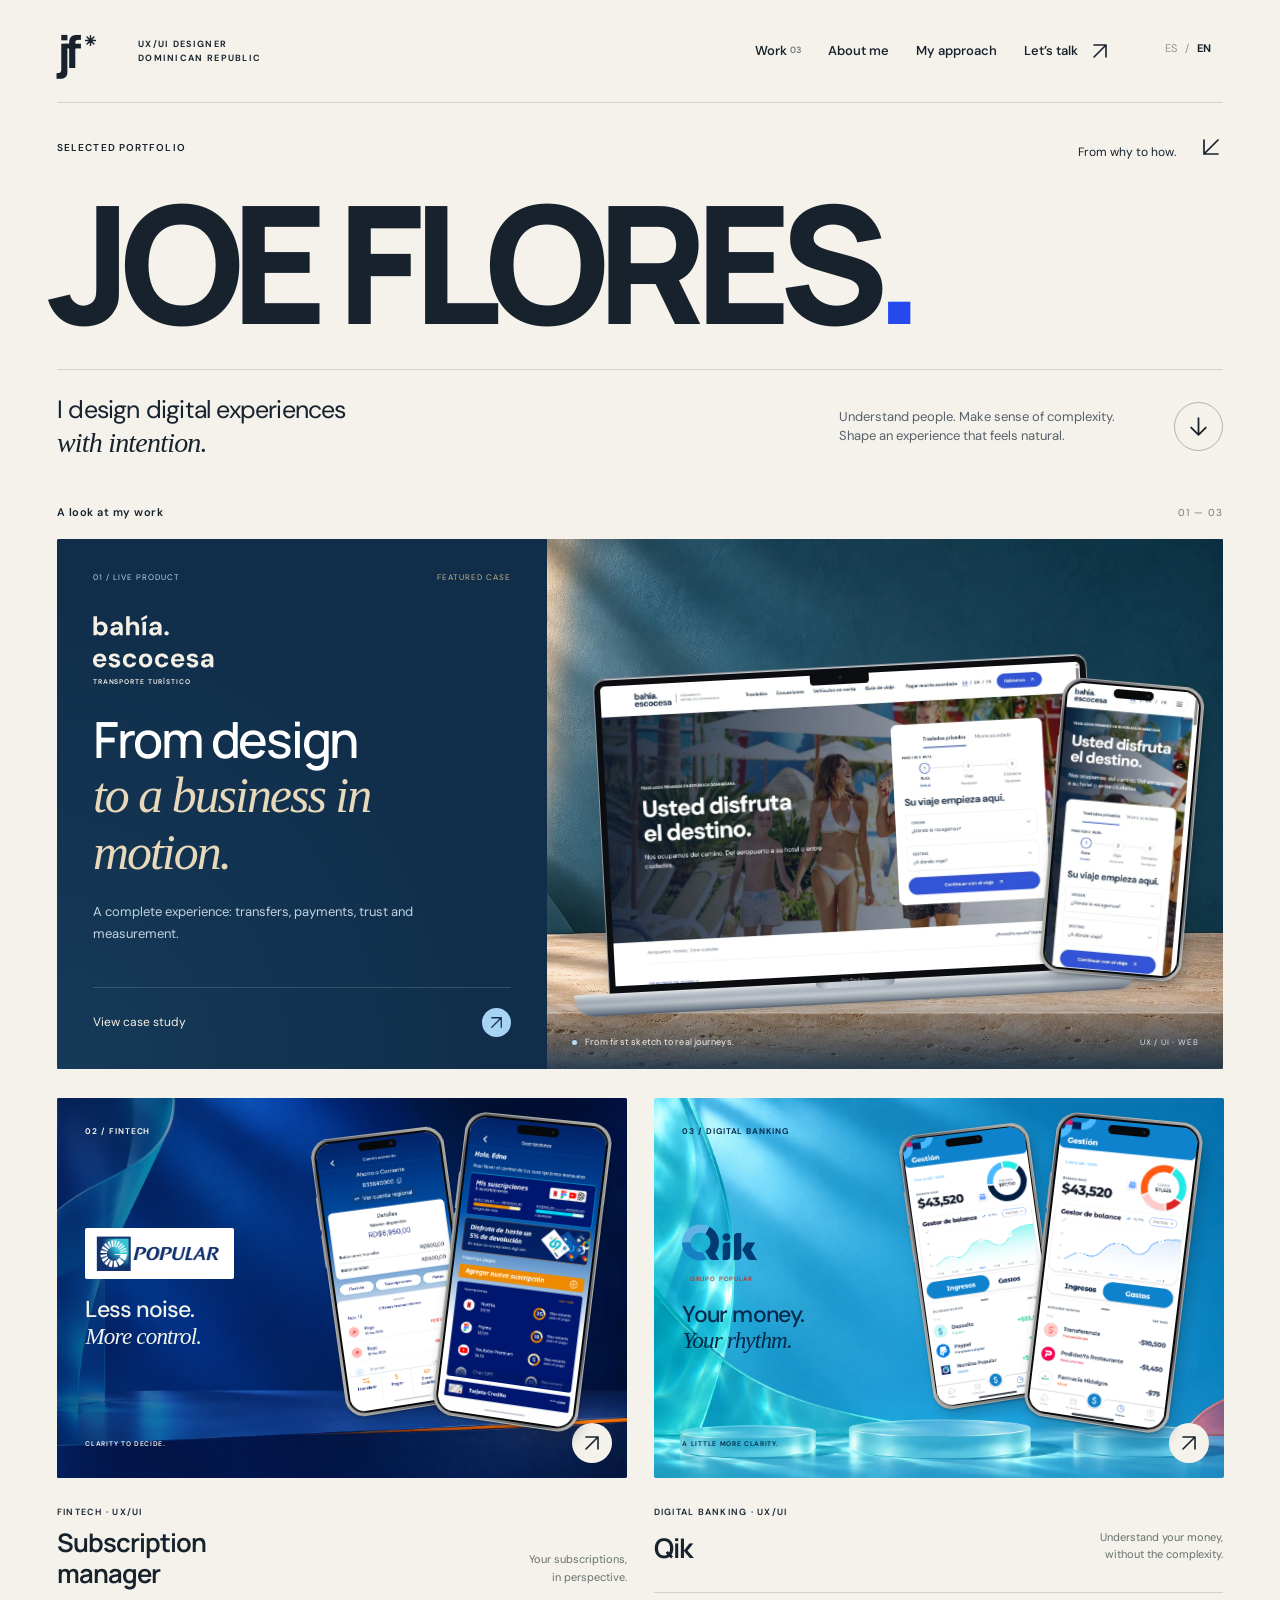
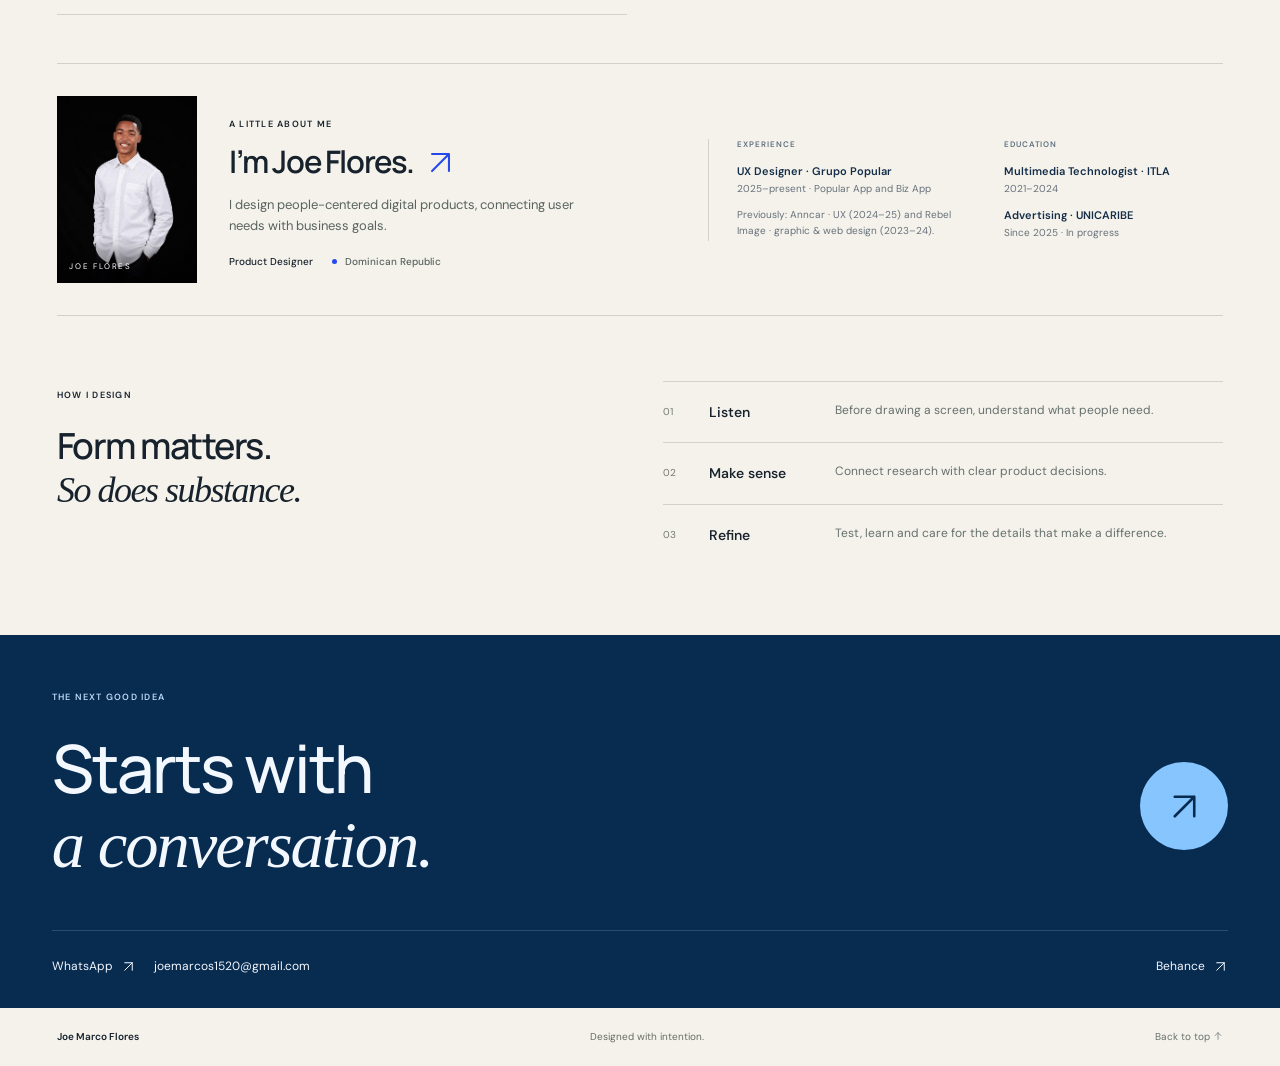
==== commit 37d7e362: "Publish refined case studies and complete responsive mockups" ====
--- a/index.html
+++ b/index.html
@@ -1 +1 @@
-<!DOCTYPE html><!--A5Tpit6KVrUQc1gs1726K--><html lang="es"><head><meta charSet="utf-8"/><meta name="viewport" content="width=device-width, initial-scale=1"/><link rel="preload" as="image" href="/assets/bahia-editorial-scene-v2.webp"/><link rel="preload" as="image" href="/brands/banco-popular.png"/><link rel="preload" as="image" href="/brands/qik.svg"/><link rel="stylesheet" href="/_next/static/css/b56b23ca45e11f34.css" data-precedence="next"/><link rel="stylesheet" href="/_next/static/css/22aca18f364b1f8f.css" data-precedence="next"/><link rel="stylesheet" href="/_next/static/css/3b91c5850aeccfd7.css" data-precedence="next"/><link rel="stylesheet" href="/_next/static/css/c8dad5d8c7d64d4c.css" data-precedence="next"/><link rel="preload" as="script" fetchPriority="low" href="/_next/static/chunks/webpack-a74e2c6aa2fd5bdd.js"/><script src="/_next/static/chunks/4bd1b696-c023c6e3521b1417.js" async=""></script><script src="/_next/static/chunks/255-0e5ac6cd71b0e266.js" async=""></script><script src="/_next/static/chunks/main-app-debdf4bf63d4c875.js" async=""></script><script src="/_next/static/chunks/app/layout-40716fe252934472.js" async=""></script><script src="/_next/static/chunks/597-450316eb90c5fe85.js" async=""></script><script src="/_next/static/chunks/app/page-066f9bd755c71953.js" async=""></script><title>Joe Flores — Product Designer · UX/UI</title><meta name="description" content="Diseño experiencias digitales con intención. Portafolio de producto y UX/UI de Joe Flores."/><meta name="robots" content="noindex, nofollow"/><link rel="canonical" href="https://joefloresxv.github.io/"/><meta property="og:title" content="Joe Flores — Product Designer · UX/UI"/><meta property="og:description" content="Diseño experiencias digitales con intención. Portafolio de producto y UX/UI de Joe Flores."/><meta property="og:url" content="https://joefloresxv.github.io/"/><meta property="og:site_name" content="Joe Flores"/><meta property="og:locale" content="es_DO"/><meta property="og:image" content="https://joefloresxv.github.io/social/joe-flores-logo-v1.png"/><meta property="og:image:width" content="1200"/><meta property="og:image:height" content="630"/><meta property="og:image:type" content="image/png"/><meta property="og:image:alt" content="Logo de Joe Flores — Product Designer · UX/UI"/><meta property="og:type" content="website"/><meta name="twitter:card" content="summary_large_image"/><meta name="twitter:title" content="Joe Flores — Product Designer · UX/UI"/><meta name="twitter:description" content="Diseño experiencias digitales con intención. Portafolio de producto y UX/UI de Joe Flores."/><meta name="twitter:image" content="https://joefloresxv.github.io/social/joe-flores-logo-v1.png"/><meta name="twitter:image:alt" content="Logo de Joe Flores — Product Designer · UX/UI"/><link rel="icon" href="/icon.svg?3f136c70be4e0a93" type="image/svg+xml" sizes="any"/><script src="/_next/static/chunks/polyfills-42372ed130431b0a.js" noModule=""></script></head><body><div hidden=""><!--$--><!--/$--></div><div class="jf-page" lang="es"><header class="jf-header"><a href="#inicio" class="jf-wordmark" aria-label="Joe Flores, inicio">jf<span><svg data-portfolio-icon="asterisk" aria-hidden="true" focusable="false" width="1em" height="1em" viewBox="0 0 24 24" fill="none" stroke="currentColor" stroke-width="2.7" stroke-linecap="round" stroke-linejoin="round" style="display:inline-block;vertical-align:-.12em;flex-shrink:0;pointer-events:none"><path d="M12 3v18M3 12h18M5.64 5.64l12.72 12.72M5.64 18.36 18.36 5.64"></path></svg></span></a><span class="jf-header-caption">UX/UI DESIGNER<br/>REPÚBLICA DOMINICANA</span><nav id="jf-navigation" class="jf-nav" aria-label="Navegación principal"><a href="#projects">Proyectos<!-- --> <span>03</span></a><a href="#sobre-mi">Sobre mí</a><a href="#enfoque">Mi enfoque</a><a href="mailto:joemarcos1520@gmail.com">Hablemos<!-- --> <svg width="24" height="24" viewBox="0 0 24 24" fill="none" aria-hidden="true"><path d="M6 18 18 6M6 6h12v12" stroke="currentColor" stroke-width="1.6" stroke-linecap="round" stroke-linejoin="round"></path></svg></a></nav><button class="jf-lang" aria-label="Switch to English"><span class="jf-active">ES</span><span class="jf-lang-divider">/</span><span class="">EN</span></button><button class="jf-menu" aria-controls="jf-navigation" aria-expanded="false" aria-label="Abrir o cerrar menú"><svg data-portfolio-icon="menu" aria-hidden="true" focusable="false" width="1em" height="1em" viewBox="0 0 24 24" fill="none" stroke="currentColor" stroke-width="1.7" stroke-linecap="round" stroke-linejoin="round" style="display:inline-block;vertical-align:-.12em;flex-shrink:0;pointer-events:none"><path d="M4 6h16M4 12h16M4 18h16"></path></svg></button></header><main><section class="jf-intro" id="inicio"><div class="jf-intro-top"><span>PORTAFOLIO SELECCIONADO</span><span class="jf-intro-note">Del porqué al cómo.<!-- --> <span><svg data-portfolio-icon="arrow-down-left" aria-hidden="true" focusable="false" width="1em" height="1em" viewBox="0 0 24 24" fill="none" stroke="currentColor" stroke-width="1.7" stroke-linecap="round" stroke-linejoin="round" style="display:inline-block;vertical-align:-.12em;flex-shrink:0;pointer-events:none"><path d="M19 5 5 19M5 5v14h14"></path></svg></span></span></div><h1>JOE FLORES<span class="jf-name-dot">.</span></h1><div class="jf-intro-bottom"><p>Diseño experiencias digitales<br/><em>con intención.</em></p><p class="jf-intro-description">Entender a las personas. Ordenar lo complejo. Darle forma a una experiencia que se sienta natural.</p><a href="#projects" class="jf-down" aria-label="Ver proyectos"><svg data-portfolio-icon="arrow-down" aria-hidden="true" focusable="false" width="1em" height="1em" viewBox="0 0 24 24" fill="none" stroke="currentColor" stroke-width="1.7" stroke-linecap="round" stroke-linejoin="round" style="display:inline-block;vertical-align:-.12em;flex-shrink:0;pointer-events:none"><path d="M12 4v16m-7-7 7 7 7-7"></path></svg></a></div></section><section class="jf-work" id="projects" aria-label="Proyectos seleccionados"><div class="jf-section-line"><h2>Una mirada a mi trabajo</h2><span>01 — 03</span></div><a class="jf-feature jf-feature-bahia" id="bahia-cover" href="/proyectos/bahia/"><div class="jf-feature-copy"><div class="jf-project-kicker"><span>01 / <!-- -->PRODUCTO EN PRODUCCIÓN</span><span>CASO DESTACADO</span></div><div class="jf-feature-story"><span class="project-brand project-brand-bahia jf-bahia-feature-brand" role="img" aria-label="Bahía Escocesa"><svg aria-hidden="true" width="61" height="27" viewBox="0 0 61 27" fill="none"><path d="M4.13352 10.2285C3.78248 10.2285 3.47093 10.1846 3.19887 10.0969C2.93559 10.0091 2.70302 9.89065 2.50117 9.74145C2.29932 9.58349 2.12819 9.40797 1.98777 9.21489L1.79031 10.0706H0.223789V0.592428H2.00094V4.30469C2.21156 3.98876 2.4924 3.73425 2.84344 3.54118C3.19448 3.33933 3.62012 3.23841 4.12035 3.23841C4.73468 3.23841 5.27879 3.39199 5.7527 3.69915C6.2266 3.99753 6.59959 4.41001 6.87164 4.93657C7.15248 5.45436 7.29289 6.05113 7.29289 6.72688C7.29289 7.39386 7.15687 7.99502 6.88481 8.53036C6.61275 9.05692 6.23977 9.47379 5.76586 9.78095C5.29196 10.0793 4.74784 10.2285 4.13352 10.2285ZM3.71227 8.67517C4.05453 8.67517 4.35731 8.59618 4.62059 8.43821C4.89265 8.27147 5.10327 8.04329 5.25246 7.75368C5.40166 7.46407 5.47625 7.12619 5.47625 6.74005C5.47625 6.3539 5.40166 6.01602 5.25246 5.72641C5.10327 5.42803 4.89265 5.19546 4.62059 5.02872C4.35731 4.86197 4.05453 4.7786 3.71227 4.7786C3.37 4.7786 3.06284 4.86197 2.79078 5.02872C2.5275 5.19546 2.32126 5.42364 2.17207 5.71325C2.02288 6.00286 1.94828 6.34513 1.94828 6.74005C1.94828 7.11742 2.02288 7.4553 2.17207 7.75368C2.32126 8.04329 2.5275 8.27147 2.79078 8.43821C3.06284 8.59618 3.37 8.67517 3.71227 8.67517ZM11.0617 10.2285C10.5176 10.2285 10.0656 10.1408 9.70583 9.96524C9.34601 9.78095 9.07834 9.53522 8.90282 9.22806C8.7273 8.92089 8.63954 8.58302 8.63954 8.21442C8.63954 7.80195 8.74485 7.44213 8.95547 7.13497C9.1661 6.82781 9.47765 6.58647 9.89012 6.41095C10.3114 6.23542 10.8379 6.14766 11.4698 6.14766H13.089C13.089 5.81417 13.0495 5.54212 12.9705 5.33149C12.8915 5.11209 12.7599 4.94973 12.5756 4.84442C12.3913 4.73033 12.1456 4.67329 11.8384 4.67329C11.5049 4.67329 11.2241 4.74789 10.9959 4.89708C10.7677 5.03749 10.6273 5.25251 10.5747 5.54212H8.85016C8.89404 5.06821 9.04762 4.66012 9.3109 4.31786C9.57419 3.97559 9.92523 3.71231 10.364 3.52802C10.8028 3.33494 11.2943 3.23841 11.8384 3.23841C12.4703 3.23841 13.01 3.34372 13.4576 3.55434C13.9139 3.75619 14.2606 4.05897 14.4975 4.46266C14.7433 4.85759 14.8661 5.34027 14.8661 5.91071V10.0706H13.3786L13.1811 9.05692C13.0846 9.22367 12.9705 9.38164 12.8389 9.53083C12.7072 9.67125 12.5537 9.79411 12.3781 9.89942C12.2026 10.0047 12.0051 10.0837 11.7857 10.1364C11.5663 10.1978 11.325 10.2285 11.0617 10.2285ZM11.483 8.85946C11.7112 8.85946 11.913 8.81997 12.0885 8.74099C12.2728 8.65323 12.4264 8.53475 12.5493 8.38556C12.6809 8.23636 12.7862 8.06962 12.8652 7.88532C12.9442 7.69225 12.9968 7.48601 13.0232 7.26661V7.24028H11.6673C11.404 7.24028 11.1846 7.27539 11.0091 7.34559C10.8423 7.4158 10.7195 7.51234 10.6405 7.6352C10.5615 7.75807 10.522 7.89849 10.522 8.05645C10.522 8.23198 10.5615 8.38117 10.6405 8.50403C10.7195 8.61812 10.8292 8.70588 10.9696 8.76731C11.1188 8.82875 11.2899 8.85946 11.483 8.85946ZM16.576 10.0706V0.592428H18.3532V4.37052C18.5638 4.02825 18.8534 3.75619 19.222 3.55434C19.5906 3.34372 20.0119 3.23841 20.4858 3.23841C21.0474 3.23841 21.5169 3.35249 21.8943 3.58067C22.2717 3.80007 22.5569 4.12917 22.75 4.56798C22.943 5.00678 23.0396 5.54651 23.0396 6.18716V10.0706H21.2756V6.35829C21.2756 5.83173 21.1615 5.42803 20.9333 5.1472C20.7052 4.86636 20.3585 4.72595 19.8934 4.72595C19.6038 4.72595 19.3405 4.79615 19.1035 4.93657C18.8666 5.07699 18.6823 5.27884 18.5506 5.54212C18.419 5.8054 18.3532 6.12134 18.3532 6.48993V10.0706H16.576ZM24.7393 10.0706V3.39637H26.5164V10.0706H24.7393ZM24.2917 2.83032L24.0548 1.68505L26.885 4.4584e-05L27.1878 1.32962L24.2917 2.83032ZM30.4864 10.2285C29.9423 10.2285 29.4904 10.1408 29.1305 9.96524C28.7707 9.78095 28.5031 9.53522 28.3275 9.22806C28.152 8.92089 28.0642 8.58302 28.0642 8.21442C28.0642 7.80195 28.1696 7.44213 28.3802 7.13497C28.5908 6.82781 28.9024 6.58647 29.3148 6.41095C29.7361 6.23542 30.2626 6.14766 30.8945 6.14766H32.5137C32.5137 5.81417 32.4742 5.54212 32.3952 5.33149C32.3162 5.11209 32.1846 4.94973 32.0003 4.84442C31.816 4.73033 31.5703 4.67329 31.2631 4.67329C30.9296 4.67329 30.6488 4.74789 30.4206 4.89708C30.1924 5.03749 30.052 5.25251 29.9994 5.54212H28.2749C28.3188 5.06821 28.4723 4.66012 28.7356 4.31786C28.9989 3.97559 29.3499 3.71231 29.7887 3.52802C30.2275 3.33494 30.719 3.23841 31.2631 3.23841C31.895 3.23841 32.4347 3.34372 32.8823 3.55434C33.3387 3.75619 33.6853 4.05897 33.9223 4.46266C34.168 4.85759 34.2909 5.34027 34.2909 5.91071V10.0706H32.8033L32.6059 9.05692C32.5093 9.22367 32.3952 9.38164 32.2636 9.53083C32.1319 9.67125 31.9784 9.79411 31.8028 9.89942C31.6273 10.0047 31.4299 10.0837 31.2105 10.1364C30.9911 10.1978 30.7497 10.2285 30.4864 10.2285ZM30.9077 8.85946C31.1359 8.85946 31.3377 8.81997 31.5132 8.74099C31.6975 8.65323 31.8511 8.53475 31.974 8.38556C32.1056 8.23636 32.2109 8.06962 32.2899 7.88532C32.3689 7.69225 32.4216 7.48601 32.4479 7.26661V7.24028H31.092C30.8287 7.24028 30.6093 7.27539 30.4338 7.34559C30.267 7.4158 30.1442 7.51234 30.0652 7.6352C29.9862 7.75807 29.9467 7.89849 29.9467 8.05645C29.9467 8.23198 29.9862 8.38117 30.0652 8.50403C30.1442 8.61812 30.2539 8.70588 30.3943 8.76731C30.5435 8.82875 30.7146 8.85946 30.9077 8.85946ZM36.8037 10.1364C36.479 10.1364 36.2114 10.0398 36.0007 9.84677C35.7989 9.64492 35.698 9.39919 35.698 9.10958C35.698 8.81997 35.7989 8.57863 36.0007 8.38556C36.2114 8.18371 36.479 8.08278 36.8037 8.08278C37.1285 8.08278 37.3917 8.18371 37.5936 8.38556C37.7954 8.57863 37.8964 8.81997 37.8964 9.10958C37.8964 9.39919 37.7954 9.64492 37.5936 9.84677C37.3917 10.0398 37.1285 10.1364 36.8037 10.1364ZM3.39633 26.2285C2.72935 26.2285 2.14136 26.0837 1.63234 25.7941C1.12333 25.5045 0.724024 25.1008 0.434415 24.583C0.144805 24.0652 2.48227e-07 23.4685 2.48227e-07 22.7927C2.48227e-07 22.0994 0.140417 21.4851 0.42125 20.9497C0.71086 20.4144 1.11017 19.9975 1.61918 19.6991C2.12819 19.392 2.72057 19.2384 3.39633 19.2384C4.05453 19.2384 4.62936 19.3832 5.12082 19.6728C5.61228 19.9537 5.99404 20.3442 6.2661 20.8444C6.53815 21.3447 6.67418 21.9107 6.67418 22.5426C6.67418 22.6303 6.66979 22.7269 6.66102 22.8322C6.66102 22.9375 6.65224 23.0472 6.63469 23.1613H1.27691V22.0818H4.87071C4.85315 21.643 4.70396 21.3008 4.42313 21.055C4.15107 20.8005 3.8088 20.6733 3.39633 20.6733C3.09794 20.6733 2.8215 20.7435 2.56699 20.8839C2.32126 21.0243 2.1238 21.235 1.97461 21.5158C1.82542 21.7966 1.75082 22.1564 1.75082 22.5952V22.977C1.75082 23.3456 1.81664 23.6659 1.94828 23.938C2.0887 24.2013 2.28177 24.4075 2.5275 24.5567C2.77323 24.7059 3.05406 24.7805 3.37 24.7805C3.71227 24.7805 3.98432 24.7147 4.18617 24.583C4.3968 24.4426 4.55916 24.2627 4.67324 24.0433H6.47672C6.35386 24.4558 6.14762 24.8287 5.85801 25.1622C5.5684 25.4869 5.21297 25.7458 4.79172 25.9389C4.37925 26.132 3.91412 26.2285 3.39633 26.2285ZM10.8414 26.2285C10.2183 26.2285 9.68299 26.132 9.23542 25.9389C8.79661 25.7458 8.45435 25.4782 8.20862 25.1359C7.96289 24.7936 7.81808 24.4075 7.7742 23.9775H9.55135C9.58646 24.1354 9.65228 24.2846 9.74881 24.425C9.85413 24.5567 9.99454 24.6664 10.1701 24.7541C10.3544 24.8331 10.5694 24.8726 10.8151 24.8726C11.0521 24.8726 11.2451 24.8419 11.3943 24.7805C11.5523 24.7103 11.6664 24.6181 11.7366 24.504C11.8156 24.3899 11.8551 24.2671 11.8551 24.1354C11.8551 23.9424 11.8024 23.7976 11.6971 23.701C11.5918 23.5957 11.4382 23.5123 11.2364 23.4509C11.0345 23.3895 10.7888 23.3324 10.4992 23.2798C10.1657 23.2096 9.84535 23.1306 9.53819 23.0428C9.23103 22.9463 8.95897 22.8278 8.72202 22.6874C8.48506 22.5382 8.29638 22.3539 8.15596 22.1345C8.02432 21.9063 7.9585 21.6299 7.9585 21.3052C7.9585 20.9102 8.06381 20.5592 8.27444 20.252C8.49384 19.9361 8.80539 19.6904 9.20909 19.5149C9.61279 19.3306 10.0999 19.2384 10.6703 19.2384C11.4777 19.2384 12.114 19.4183 12.5791 19.7781C13.053 20.138 13.3294 20.6294 13.4084 21.2525H11.7366C11.6927 21.0507 11.5786 20.8927 11.3943 20.7786C11.21 20.6645 10.9643 20.6075 10.6571 20.6075C10.3412 20.6075 10.0999 20.6645 9.93311 20.7786C9.76637 20.8927 9.68299 21.0419 9.68299 21.2262C9.68299 21.349 9.73126 21.4587 9.8278 21.5553C9.93311 21.6518 10.0867 21.7352 10.2885 21.8054C10.4904 21.8756 10.7449 21.9414 11.0521 22.0029C11.5786 22.1082 12.035 22.231 12.4211 22.3715C12.8073 22.5031 13.1057 22.6962 13.3163 22.9507C13.5357 23.2052 13.6454 23.5694 13.6454 24.0433C13.6454 24.4733 13.5313 24.8551 13.3031 25.1886C13.0749 25.5133 12.7502 25.7678 12.329 25.9521C11.9077 26.1364 11.4119 26.2285 10.8414 26.2285ZM18.3608 26.2285C17.6938 26.2285 17.1014 26.0793 16.5836 25.7809C16.0746 25.4826 15.6709 25.0745 15.3725 24.5567C15.0829 24.0301 14.9381 23.4334 14.9381 22.7664C14.9381 22.0731 15.0829 21.4631 15.3725 20.9366C15.6709 20.4012 16.0746 19.9844 16.5836 19.686C17.1014 19.3876 17.6938 19.2384 18.3608 19.2384C19.2121 19.2384 19.9273 19.4622 20.5065 19.9098C21.0858 20.3486 21.4543 20.9629 21.6123 21.7527H19.7299C19.6509 21.4456 19.4885 21.2042 19.2428 21.0287C18.9971 20.8444 18.6987 20.7523 18.3476 20.7523C18.0405 20.7523 17.764 20.8313 17.5183 20.9892C17.2813 21.1472 17.0927 21.3754 16.9522 21.6738C16.8206 21.9634 16.7548 22.3144 16.7548 22.7269C16.7548 23.034 16.7943 23.3105 16.8732 23.5562C16.9522 23.8019 17.0619 24.0126 17.2024 24.1881C17.3428 24.3548 17.5095 24.4865 17.7026 24.583C17.8957 24.6708 18.1107 24.7147 18.3476 24.7147C18.5846 24.7147 18.7952 24.6752 18.9795 24.5962C19.1638 24.5172 19.3218 24.4031 19.4534 24.2539C19.585 24.1047 19.6772 23.9248 19.7299 23.7142H21.6123C21.4543 24.4777 21.0858 25.0876 20.5065 25.544C19.9273 26.0003 19.2121 26.2285 18.3608 26.2285ZM26.304 26.2285C25.6633 26.2285 25.0885 26.0793 24.5795 25.7809C24.0792 25.4826 23.6799 25.0701 23.3815 24.5435C23.0919 24.017 22.9471 23.4158 22.9471 22.74C22.9471 22.0467 23.0919 21.4368 23.3815 20.9102C23.6799 20.3837 24.0836 19.9756 24.5926 19.686C25.1016 19.3876 25.6721 19.2384 26.304 19.2384C26.9534 19.2384 27.5282 19.3876 28.0285 19.686C28.5375 19.9756 28.9368 20.3837 29.2264 20.9102C29.516 21.4368 29.6608 22.0467 29.6608 22.74C29.6608 23.4246 29.516 24.0301 29.2264 24.5567C28.9368 25.0745 28.5375 25.4826 28.0285 25.7809C27.5194 26.0793 26.9446 26.2285 26.304 26.2285ZM26.304 24.6883C26.6024 24.6883 26.8656 24.6181 27.0938 24.4777C27.322 24.3285 27.5063 24.1091 27.6467 23.8195C27.7871 23.5211 27.8573 23.1569 27.8573 22.7269C27.8573 22.2969 27.7871 21.937 27.6467 21.6474C27.5151 21.349 27.3308 21.1296 27.0938 20.9892C26.8656 20.84 26.6067 20.7654 26.3171 20.7654C26.0275 20.7654 25.7642 20.84 25.5273 20.9892C25.2903 21.1296 25.1016 21.349 24.9612 21.6474C24.8296 21.937 24.7638 22.2969 24.7638 22.7269C24.7638 23.1569 24.8296 23.5211 24.9612 23.8195C25.1016 24.1091 25.2859 24.3285 25.5141 24.4777C25.7511 24.6181 26.0144 24.6883 26.304 24.6883ZM34.4174 26.2285C33.7504 26.2285 33.158 26.0793 32.6402 25.7809C32.1312 25.4826 31.7275 25.0745 31.4291 24.5567C31.1395 24.0301 30.9947 23.4334 30.9947 22.7664C30.9947 22.0731 31.1395 21.4631 31.4291 20.9366C31.7275 20.4012 32.1312 19.9844 32.6402 19.686C33.158 19.3876 33.7504 19.2384 34.4174 19.2384C35.2686 19.2384 35.9839 19.4622 36.5631 19.9098C37.1423 20.3486 37.5109 20.9629 37.6689 21.7527H35.7864C35.7074 21.4456 35.5451 21.2042 35.2993 21.0287C35.0536 20.8444 34.7552 20.7523 34.4042 20.7523C34.097 20.7523 33.8206 20.8313 33.5749 20.9892C33.3379 21.1472 33.1492 21.3754 33.0088 21.6738C32.8772 21.9634 32.8113 22.3144 32.8113 22.7269C32.8113 23.034 32.8508 23.3105 32.9298 23.5562C33.0088 23.8019 33.1185 24.0126 33.2589 24.1881C33.3993 24.3548 33.5661 24.4865 33.7591 24.583C33.9522 24.6708 34.1672 24.7147 34.4042 24.7147C34.6411 24.7147 34.8518 24.6752 35.0361 24.5962C35.2204 24.5172 35.3783 24.4031 35.51 24.2539C35.6416 24.1047 35.7338 23.9248 35.7864 23.7142H37.6689C37.5109 24.4777 37.1423 25.0876 36.5631 25.544C35.9839 26.0003 35.2686 26.2285 34.4174 26.2285ZM42.4 26.2285C41.733 26.2285 41.145 26.0837 40.636 25.7941C40.127 25.5045 39.7277 25.1008 39.4381 24.583C39.1485 24.0652 39.0037 23.4685 39.0037 22.7927C39.0037 22.0994 39.1441 21.4851 39.4249 20.9497C39.7146 20.4144 40.1139 19.9975 40.6229 19.6991C41.1319 19.392 41.7243 19.2384 42.4 19.2384C43.0582 19.2384 43.6331 19.3832 44.1245 19.6728C44.616 19.9537 44.9977 20.3442 45.2698 20.8444C45.5418 21.3447 45.6779 21.9107 45.6779 22.5426C45.6779 22.6303 45.6735 22.7269 45.6647 22.8322C45.6647 22.9375 45.6559 23.0472 45.6384 23.1613H40.2806V22.0818H43.8744C43.8568 21.643 43.7077 21.3008 43.4268 21.055C43.1548 20.8005 42.8125 20.6733 42.4 20.6733C42.1016 20.6733 41.8252 20.7435 41.5707 20.8839C41.325 21.0243 41.1275 21.235 40.9783 21.5158C40.8291 21.7966 40.7545 22.1564 40.7545 22.5952V22.977C40.7545 23.3456 40.8203 23.6659 40.952 23.938C41.0924 24.2013 41.2855 24.4075 41.5312 24.5567C41.7769 24.7059 42.0578 24.7805 42.3737 24.7805C42.716 24.7805 42.988 24.7147 43.1899 24.583C43.4005 24.4426 43.5628 24.2627 43.6769 24.0433H45.4804C45.3575 24.4558 45.1513 24.8287 44.8617 25.1622C44.5721 25.4869 44.2167 25.7458 43.7954 25.9389C43.3829 26.132 42.9178 26.2285 42.4 26.2285ZM49.8451 26.2285C49.222 26.2285 48.6867 26.132 48.2391 25.9389C47.8003 25.7458 47.458 25.4782 47.2123 25.1359C46.9666 24.7936 46.8218 24.4075 46.7779 23.9775H48.555C48.5901 24.1354 48.656 24.2846 48.7525 24.425C48.8578 24.5567 48.9982 24.6664 49.1738 24.7541C49.3581 24.8331 49.5731 24.8726 49.8188 24.8726C50.0557 24.8726 50.2488 24.8419 50.398 24.7805C50.556 24.7103 50.6701 24.6181 50.7403 24.504C50.8193 24.3899 50.8588 24.2671 50.8588 24.1354C50.8588 23.9424 50.8061 23.7976 50.7008 23.701C50.5955 23.5957 50.4419 23.5123 50.24 23.4509C50.0382 23.3895 49.7925 23.3324 49.5029 23.2798C49.1694 23.2096 48.849 23.1306 48.5419 23.0428C48.2347 22.9463 47.9627 22.8278 47.7257 22.6874C47.4888 22.5382 47.3001 22.3539 47.1597 22.1345C47.028 21.9063 46.9622 21.6299 46.9622 21.3052C46.9622 20.9102 47.0675 20.5592 47.2781 20.252C47.4975 19.9361 47.8091 19.6904 48.2128 19.5149C48.6165 19.3306 49.1035 19.2384 49.674 19.2384C50.4814 19.2384 51.1176 19.4183 51.5828 19.7781C52.0567 20.138 52.3331 20.6294 52.4121 21.2525H50.7403C50.6964 21.0507 50.5823 20.8927 50.398 20.7786C50.2137 20.6645 49.968 20.6075 49.6608 20.6075C49.3449 20.6075 49.1035 20.6645 48.9368 20.7786C48.7701 20.8927 48.6867 21.0419 48.6867 21.2262C48.6867 21.349 48.735 21.4587 48.8315 21.5553C48.9368 21.6518 49.0904 21.7352 49.2922 21.8054C49.4941 21.8756 49.7486 21.9414 50.0557 22.0029C50.5823 22.1082 51.0387 22.231 51.4248 22.3715C51.811 22.5031 52.1093 22.6962 52.32 22.9507C52.5394 23.2052 52.6491 23.5694 52.6491 24.0433C52.6491 24.4733 52.535 24.8551 52.3068 25.1886C52.0786 25.5133 51.7539 25.7678 51.3327 25.9521C50.9114 26.1364 50.4156 26.2285 49.8451 26.2285ZM56.3903 26.2285C55.8462 26.2285 55.3943 26.1408 55.0344 25.9652C54.6746 25.7809 54.407 25.5352 54.2314 25.2281C54.0559 24.9209 53.9682 24.583 53.9682 24.2144C53.9682 23.8019 54.0735 23.4421 54.2841 23.135C54.4947 22.8278 54.8063 22.5865 55.2187 22.4109C55.64 22.2354 56.1665 22.1477 56.7984 22.1477H58.4176C58.4176 21.8142 58.3781 21.5421 58.2991 21.3315C58.2201 21.1121 58.0885 20.9497 57.9042 20.8444C57.7199 20.7303 57.4742 20.6733 57.167 20.6733C56.8335 20.6733 56.5527 20.7479 56.3245 20.8971C56.0963 21.0375 55.9559 21.2525 55.9033 21.5421H54.1788C54.2227 21.0682 54.3762 20.6601 54.6395 20.3179C54.9028 19.9756 55.2538 19.7123 55.6926 19.528C56.1314 19.3349 56.6229 19.2384 57.167 19.2384C57.7989 19.2384 58.3386 19.3437 58.7862 19.5543C59.2426 19.7562 59.5892 20.059 59.8262 20.4627C60.0719 20.8576 60.1948 21.3403 60.1948 21.9107V26.0706H58.7072L58.5098 25.0569C58.4132 25.2237 58.2991 25.3816 58.1675 25.5308C58.0358 25.6712 57.8823 25.7941 57.7067 25.8994C57.5312 26.0047 57.3338 26.0837 57.1144 26.1364C56.895 26.1978 56.6536 26.2285 56.3903 26.2285ZM56.8116 24.8595C57.0398 24.8595 57.2416 24.82 57.4171 24.741C57.6014 24.6532 57.755 24.5347 57.8779 24.3856C58.0095 24.2364 58.1148 24.0696 58.1938 23.8853C58.2728 23.6922 58.3255 23.486 58.3518 23.2666V23.2403H56.9959C56.7326 23.2403 56.5132 23.2754 56.3377 23.3456C56.1709 23.4158 56.0481 23.5123 55.9691 23.6352C55.8901 23.7581 55.8506 23.8985 55.8506 24.0565C55.8506 24.232 55.8901 24.3812 55.9691 24.504C56.0481 24.6181 56.1578 24.7059 56.2982 24.7673C56.4474 24.8287 56.6185 24.8595 56.8116 24.8595Z" fill="#102D49"></path></svg><span>TRANSPORTE TURÍSTICO</span></span><h3>Del diseño<br/><em>a un negocio en marcha.</em></h3><p class="jf-feature-description">Una experiencia completa: traslados, pagos, confianza y medición.</p></div><div class="jf-feature-link"><span>Ver el caso</span><svg width="24" height="24" viewBox="0 0 24 24" fill="none" aria-hidden="true"><path d="M6 18 18 6M6 6h12v12" stroke="currentColor" stroke-width="1.6" stroke-linecap="round" stroke-linejoin="round"></path></svg></div></div><div class="jf-feature-art jf-bahia-feature-art"><img class="jf-cover-photo jf-scene-background" src="/assets/bahia-editorial-scene-v2.webp" width="1586" height="992" alt=""/><div class="device-macbook jf-bahia-feature-mac" data-device="macbook"><div class="device-macbook-lid"><div class="device-macbook-screen"><img src="/assets/bahia-desktop-v2.webp" alt="Sitio de Bahía Escocesa en producción, presentado en un MacBook Pro." width="1897" height="1186" loading="lazy" data-original-screen="true"/></div><span class="device-macbook-camera" aria-hidden="true"><i></i></span><span class="device-macbook-name" aria-hidden="true">MacBook Pro</span></div><div class="device-macbook-base" aria-hidden="true"><span></span></div></div><div class="device-iphone jf-bahia-feature-phone" data-device="iphone"><div class="device-iphone-body"><div class="device-iphone-screen"><img src="/assets/bahia-mobile-v2.webp" alt="Experiencia móvil real de Bahía Escocesa, presentada en un iPhone." width="390" height="844" loading="lazy" data-original-screen="true"/></div><span class="device-iphone-island" aria-hidden="true"><i></i></span></div><span class="device-iphone-buttons" aria-hidden="true"></span></div><div class="jf-art-label"><span class="jf-bahia-live-dot"></span>Del primer boceto al viaje real.<span class="jf-cover-type">UX / UI · WEB</span></div></div></a><div class="jf-secondary-grid"><a class="jf-project jf-popular" id="popular-cover" href="/proyectos/gestor/"><div class="jf-project-image"><img class="jf-scene-background" src="/assets/fondo-gestor.webp" width="1536" height="1024" loading="lazy" alt=""/><div class="device-iphone jf-real-device jf-popular-back" data-device="iphone"><div class="device-iphone-body"><div class="device-iphone-screen"><img src="/assets/gestor-cuenta-real.png" alt="Pantalla original del portafolio: cuenta corriente." width="430" height="932" loading="lazy" data-original-screen="true"/></div><span class="device-iphone-island" aria-hidden="true"><i></i></span></div><span class="device-iphone-buttons" aria-hidden="true"></span></div><div class="device-iphone jf-real-device jf-popular-front" data-device="iphone"><div class="device-iphone-body"><div class="device-iphone-screen"><img src="/assets/gestor-suscripciones-real.png" alt="Pantalla original del portafolio: mis suscripciones y próximos pagos." width="430" height="932" loading="lazy" data-original-screen="true"/></div><span class="device-iphone-island" aria-hidden="true"><i></i></span></div><span class="device-iphone-buttons" aria-hidden="true"></span></div><div class="jf-cover-editorial jf-popular-editorial"><span class="jf-cover-index">02 / FINTECH</span><div><span class="project-brand project-brand-popular "><img src="/brands/banco-popular.png" width="300" height="81" alt="Banco Popular"/></span><p>Menos ruido.<br/><em>Más control.</em></p></div><span class="jf-cover-footnote">CLARIDAD PARA DECIDIR.</span></div><span class="jf-project-arrow"><svg width="24" height="24" viewBox="0 0 24 24" fill="none" aria-hidden="true"><path d="M6 18 18 6M6 6h12v12" stroke="currentColor" stroke-width="1.6" stroke-linecap="round" stroke-linejoin="round"></path></svg></span></div><div class="jf-project-caption"><div><span class="jf-small-label">FINTECH · UX/UI</span><h3>Gestor de suscripciones</h3></div><p>Tus suscripciones,<br/>en perspectiva.</p></div></a><a class="jf-project jf-qik" id="qik-cover" href="/proyectos/qik/"><div class="jf-project-image"><img class="jf-scene-background" src="/assets/fondo-qik.webp" width="1536" height="1024" loading="lazy" alt=""/><div class="device-iphone jf-real-device jf-qik-back" data-device="iphone"><div class="device-iphone-body"><div class="device-iphone-screen"><img src="/assets/qik-ingresos-real.png" alt="Pantalla original Qik del portafolio: gestión de ingresos." width="402" height="874" loading="lazy" data-original-screen="true"/></div><span class="device-iphone-island" aria-hidden="true"><i></i></span></div><span class="device-iphone-buttons" aria-hidden="true"></span></div><div class="device-iphone jf-real-device jf-qik-front" data-device="iphone"><div class="device-iphone-body"><div class="device-iphone-screen"><img src="/assets/qik-gastos-real.png" alt="Pantalla original Qik del portafolio: gestión de gastos." width="402" height="874" loading="lazy" data-original-screen="true"/></div><span class="device-iphone-island" aria-hidden="true"><i></i></span></div><span class="device-iphone-buttons" aria-hidden="true"></span></div><div class="jf-cover-editorial jf-qik-editorial"><span class="jf-cover-index">03 / <!-- -->BANCA DIGITAL</span><div><span class="project-brand project-brand-qik jf-qik-logotype"><img src="/brands/qik.svg" width="75" height="38" alt="Qik"/><span>GRUPO POPULAR</span></span><p>Tu dinero.<br/><em>A tu ritmo.</em></p></div><span class="jf-cover-footnote">UN POCO MÁS DE CLARIDAD.</span></div><span class="jf-project-arrow"><svg width="24" height="24" viewBox="0 0 24 24" fill="none" aria-hidden="true"><path d="M6 18 18 6M6 6h12v12" stroke="currentColor" stroke-width="1.6" stroke-linecap="round" stroke-linejoin="round"></path></svg></span></div><div class="jf-project-caption"><div><span class="jf-small-label">BANCA DIGITAL · UX/UI</span><h3>Qik</h3></div><p>Entender tu dinero,<br/>sin complicaciones.</p></div></a></div></section><section class="jf-about" id="sobre-mi" aria-labelledby="jf-about-title"><figure class="jf-about-photo"><img src="/assets/joe-flores.jpg" width="601" height="900" alt="Joe Flores" loading="lazy"/><figcaption>JOE FLORES</figcaption></figure><div class="jf-about-copy"><span class="jf-small-label">UN POCO DE MÍ</span><h2 id="jf-about-title">Soy Joe Flores.<!-- --> <span><svg data-portfolio-icon="arrow-up-right" aria-hidden="true" focusable="false" width="1em" height="1em" viewBox="0 0 24 24" fill="none" stroke="currentColor" stroke-width="1.7" stroke-linecap="round" stroke-linejoin="round" style="display:inline-block;vertical-align:-.12em;flex-shrink:0;pointer-events:none"><path d="M5 19 19 5M5 5h14v14"></path></svg></span></h2><p>Diseño productos digitales centrados en las personas, conectando sus necesidades con las del negocio.</p><div class="jf-about-details"><span>Product Designer</span><span class="jf-about-location">República Dominicana</span></div></div><div class="jf-about-cv"><div><h3>EXPERIENCIA</h3><p><strong>UX Designer · Grupo Popular</strong><span>2025–actualidad · App Popular y App Biz</span></p><p class="jf-cv-previous">Antes: Anncar · UX (2024–25) y Rebel Image · diseño gráfico y web (2023–24).</p></div><div><h3>FORMACIÓN</h3><p><strong>Tecnólogo en Multimedia · ITLA</strong><span>2021–2024</span></p><p><strong>Publicidad · UNICARIBE</strong><span>Desde 2025 · En curso</span></p></div></div></section><section class="jf-approach" id="enfoque"><div class="jf-approach-heading"><span class="jf-small-label">MI FORMA DE DISEÑAR</span><h2>La forma importa.<br/><span>El fondo, también.</span></h2></div><div class="jf-methods"><div><span>01</span><h3>Escuchar</h3><p>Antes de dibujar una pantalla, entender qué necesitan las personas.</p></div><div><span>02</span><h3>Dar sentido</h3><p>Conectar la investigación con decisiones claras de producto.</p></div><div><span>03</span><h3>Afinar</h3><p>Probar, aprender y cuidar los detalles que hacen la diferencia.</p></div></div></section><section class="jf-contact" id="contacto"><span class="jf-small-label">LA PRÓXIMA BUENA IDEA</span><a href="mailto:joemarcos1520@gmail.com"><h2>Empieza con<br/><em>una conversación.</em></h2><span class="jf-contact-arrow"><svg width="24" height="24" viewBox="0 0 24 24" fill="none" aria-hidden="true"><path d="M6 18 18 6M6 6h12v12" stroke="currentColor" stroke-width="1.6" stroke-linecap="round" stroke-linejoin="round"></path></svg></span></a><div class="jf-contact-bottom"><a href="https://wa.me/18293192015" target="_blank" rel="noreferrer">WhatsApp <svg width="24" height="24" viewBox="0 0 24 24" fill="none" aria-hidden="true"><path d="M6 18 18 6M6 6h12v12" stroke="currentColor" stroke-width="1.6" stroke-linecap="round" stroke-linejoin="round"></path></svg></a><a href="mailto:joemarcos1520@gmail.com">joemarcos1520@gmail.com</a><a href="https://www.behance.net/joeflores3" target="_blank" rel="noreferrer">Behance <svg width="24" height="24" viewBox="0 0 24 24" fill="none" aria-hidden="true"><path d="M6 18 18 6M6 6h12v12" stroke="currentColor" stroke-width="1.6" stroke-linecap="round" stroke-linejoin="round"></path></svg></a></div></section></main><footer class="jf-footer"><span>Joe Marco Flores</span><span>Diseñado con intención.</span><a href="#inicio">Volver arriba<!-- --> <svg data-portfolio-icon="arrow-up" aria-hidden="true" focusable="false" width="1em" height="1em" viewBox="0 0 24 24" fill="none" stroke="currentColor" stroke-width="1.7" stroke-linecap="round" stroke-linejoin="round" style="display:inline-block;vertical-align:-.12em;flex-shrink:0;pointer-events:none"><path d="M12 20V4m-7 7 7-7 7 7"></path></svg></a></footer></div><!--$--><!--/$--><script src="/_next/static/chunks/webpack-a74e2c6aa2fd5bdd.js" id="_R_" async=""></script><script>(self.__next_f=self.__next_f||[]).push([0])</script><script>self.__next_f.push([1,"1:\"$Sreact.fragment\"\n2:I[6193,[\"177\",\"static/chunks/app/layout-40716fe252934472.js\"],\"default\"]\n3:I[9766,[],\"\"]\n4:I[8924,[],\"\"]\n5:I[9992,[\"597\",\"static/chunks/597-450316eb90c5fe85.js\",\"974\",\"static/chunks/app/page-066f9bd755c71953.js\"],\"PortadaJoeFlores\"]\n6:I[4431,[],\"OutletBoundary\"]\n8:I[5278,[],\"AsyncMetadataOutlet\"]\na:I[4431,[],\"ViewportBoundary\"]\nc:I[4431,[],\"MetadataBoundary\"]\nd:\"$Sreact.suspense\"\nf:I[7150,[],\"\"]\n:HL[\"/_next/static/css/b56b23ca45e11f34.css\",\"style\"]\n:HL[\"/_next/static/css/22aca18f364b1f8f.css\",\"style\"]\n:HL[\"/_next/static/css/3b91c5850aeccfd7.css\",\"style\"]\n:HL[\"/_next/static/css/c8dad5d8c7d64d4c.css\",\"style\"]\n"])</script><script>self.__next_f.push([1,"0:{\"P\":null,\"b\":\"A5Tpit6KVrUQc1gs1726K\",\"p\":\"\",\"c\":[\"\",\"\"],\"i\":false,\"f\":[[[\"\",{\"children\":[\"__PAGE__\",{}]},\"$undefined\",\"$undefined\",true],[\"\",[\"$\",\"$1\",\"c\",{\"children\":[[[\"$\",\"link\",\"0\",{\"rel\":\"stylesheet\",\"href\":\"/_next/static/css/b56b23ca45e11f34.css\",\"precedence\":\"next\",\"crossOrigin\":\"$undefined\",\"nonce\":\"$undefined\"}],[\"$\",\"link\",\"1\",{\"rel\":\"stylesheet\",\"href\":\"/_next/static/css/22aca18f364b1f8f.css\",\"precedence\":\"next\",\"crossOrigin\":\"$undefined\",\"nonce\":\"$undefined\"}]],[\"$\",\"html\",null,{\"lang\":\"es\",\"children\":[\"$\",\"body\",null,{\"children\":[\"$\",\"$L2\",null,{\"children\":[\"$\",\"$L3\",null,{\"parallelRouterKey\":\"children\",\"error\":\"$undefined\",\"errorStyles\":\"$undefined\",\"errorScripts\":\"$undefined\",\"template\":[\"$\",\"$L4\",null,{}],\"templateStyles\":\"$undefined\",\"templateScripts\":\"$undefined\",\"notFound\":[[[\"$\",\"title\",null,{\"children\":\"404: This page could not be found.\"}],[\"$\",\"div\",null,{\"style\":{\"fontFamily\":\"system-ui,\\\"Segoe UI\\\",Roboto,Helvetica,Arial,sans-serif,\\\"Apple Color Emoji\\\",\\\"Segoe UI Emoji\\\"\",\"height\":\"100vh\",\"textAlign\":\"center\",\"display\":\"flex\",\"flexDirection\":\"column\",\"alignItems\":\"center\",\"justifyContent\":\"center\"},\"children\":[\"$\",\"div\",null,{\"children\":[[\"$\",\"style\",null,{\"dangerouslySetInnerHTML\":{\"__html\":\"body{color:#000;background:#fff;margin:0}.next-error-h1{border-right:1px solid rgba(0,0,0,.3)}@media (prefers-color-scheme:dark){body{color:#fff;background:#000}.next-error-h1{border-right:1px solid rgba(255,255,255,.3)}}\"}}],[\"$\",\"h1\",null,{\"className\":\"next-error-h1\",\"style\":{\"display\":\"inline-block\",\"margin\":\"0 20px 0 0\",\"padding\":\"0 23px 0 0\",\"fontSize\":24,\"fontWeight\":500,\"verticalAlign\":\"top\",\"lineHeight\":\"49px\"},\"children\":404}],[\"$\",\"div\",null,{\"style\":{\"display\":\"inline-block\"},\"children\":[\"$\",\"h2\",null,{\"style\":{\"fontSize\":14,\"fontWeight\":400,\"lineHeight\":\"49px\",\"margin\":0},\"children\":\"This page could not be found.\"}]}]]}]}]],[]],\"forbidden\":\"$undefined\",\"unauthorized\":\"$undefined\"}]}]}]}]]}],{\"children\":[\"__PAGE__\",[\"$\",\"$1\",\"c\",{\"children\":[[\"$\",\"$L5\",null,{}],[[\"$\",\"link\",\"0\",{\"rel\":\"stylesheet\",\"href\":\"/_next/static/css/3b91c5850aeccfd7.css\",\"precedence\":\"next\",\"crossOrigin\":\"$undefined\",\"nonce\":\"$undefined\"}],[\"$\",\"link\",\"1\",{\"rel\":\"stylesheet\",\"href\":\"/_next/static/css/c8dad5d8c7d64d4c.css\",\"precedence\":\"next\",\"crossOrigin\":\"$undefined\",\"nonce\":\"$undefined\"}]],[\"$\",\"$L6\",null,{\"children\":[\"$L7\",[\"$\",\"$L8\",null,{\"promise\":\"$@9\"}]]}]]}],{},null,false]},null,false],[\"$\",\"$1\",\"h\",{\"children\":[null,[[\"$\",\"$La\",null,{\"children\":\"$Lb\"}],null],[\"$\",\"$Lc\",null,{\"children\":[\"$\",\"div\",null,{\"hidden\":true,\"children\":[\"$\",\"$d\",null,{\"fallback\":null,\"children\":\"$Le\"}]}]}]]}],false]],\"m\":\"$undefined\",\"G\":[\"$f\",[]],\"s\":false,\"S\":true}\n"])</script><script>self.__next_f.push([1,"b:[[\"$\",\"meta\",\"0\",{\"charSet\":\"utf-8\"}],[\"$\",\"meta\",\"1\",{\"name\":\"viewport\",\"content\":\"width=device-width, initial-scale=1\"}]]\n7:null\n"])</script><script>self.__next_f.push([1,"10:I[622,[],\"IconMark\"]\n"])</script><script>self.__next_f.push([1,"9:{\"metadata\":[[\"$\",\"title\",\"0\",{\"children\":\"Joe Flores — Product Designer · UX/UI\"}],[\"$\",\"meta\",\"1\",{\"name\":\"description\",\"content\":\"Diseño experiencias digitales con intención. Portafolio de producto y UX/UI de Joe Flores.\"}],[\"$\",\"meta\",\"2\",{\"name\":\"robots\",\"content\":\"noindex, nofollow\"}],[\"$\",\"link\",\"3\",{\"rel\":\"canonical\",\"href\":\"https://joefloresxv.github.io/\"}],[\"$\",\"meta\",\"4\",{\"property\":\"og:title\",\"content\":\"Joe Flores — Product Designer · UX/UI\"}],[\"$\",\"meta\",\"5\",{\"property\":\"og:description\",\"content\":\"Diseño experiencias digitales con intención. Portafolio de producto y UX/UI de Joe Flores.\"}],[\"$\",\"meta\",\"6\",{\"property\":\"og:url\",\"content\":\"https://joefloresxv.github.io/\"}],[\"$\",\"meta\",\"7\",{\"property\":\"og:site_name\",\"content\":\"Joe Flores\"}],[\"$\",\"meta\",\"8\",{\"property\":\"og:locale\",\"content\":\"es_DO\"}],[\"$\",\"meta\",\"9\",{\"property\":\"og:image\",\"content\":\"https://joefloresxv.github.io/social/joe-flores-logo-v1.png\"}],[\"$\",\"meta\",\"10\",{\"property\":\"og:image:width\",\"content\":\"1200\"}],[\"$\",\"meta\",\"11\",{\"property\":\"og:image:height\",\"content\":\"630\"}],[\"$\",\"meta\",\"12\",{\"property\":\"og:image:type\",\"content\":\"image/png\"}],[\"$\",\"meta\",\"13\",{\"property\":\"og:image:alt\",\"content\":\"Logo de Joe Flores — Product Designer · UX/UI\"}],[\"$\",\"meta\",\"14\",{\"property\":\"og:type\",\"content\":\"website\"}],[\"$\",\"meta\",\"15\",{\"name\":\"twitter:card\",\"content\":\"summary_large_image\"}],[\"$\",\"meta\",\"16\",{\"name\":\"twitter:title\",\"content\":\"Joe Flores — Product Designer · UX/UI\"}],[\"$\",\"meta\",\"17\",{\"name\":\"twitter:description\",\"content\":\"Diseño experiencias digitales con intención. Portafolio de producto y UX/UI de Joe Flores.\"}],[\"$\",\"meta\",\"18\",{\"name\":\"twitter:image\",\"content\":\"https://joefloresxv.github.io/social/joe-flores-logo-v1.png\"}],[\"$\",\"meta\",\"19\",{\"name\":\"twitter:image:alt\",\"content\":\"Logo de Joe Flores — Product Designer · UX/UI\"}],[\"$\",\"link\",\"20\",{\"rel\":\"icon\",\"href\":\"/icon.svg?3f136c70be4e0a93\",\"type\":\"image/svg+xml\",\"sizes\":\"any\"}],[\"$\",\"$L10\",\"21\",{}]],\"error\":null,\"digest\":\"$undefined\"}\n"])</script><script>self.__next_f.push([1,"e:\"$9:metadata\"\n"])</script></body></html>+<!DOCTYPE html><!--3O8WJSoGq_L3f8863P_Z8--><html lang="es"><head><meta charSet="utf-8"/><meta name="viewport" content="width=device-width, initial-scale=1"/><link rel="preload" as="image" href="/assets/bahia-editorial-scene-v2.webp"/><link rel="preload" as="image" href="/brands/banco-popular.png"/><link rel="preload" as="image" href="/brands/qik.svg"/><link rel="stylesheet" href="/_next/static/css/b56b23ca45e11f34.css" data-precedence="next"/><link rel="stylesheet" href="/_next/static/css/22aca18f364b1f8f.css" data-precedence="next"/><link rel="stylesheet" href="/_next/static/css/3b91c5850aeccfd7.css" data-precedence="next"/><link rel="stylesheet" href="/_next/static/css/c8dad5d8c7d64d4c.css" data-precedence="next"/><link rel="preload" as="script" fetchPriority="low" href="/_next/static/chunks/webpack-4b971c99ed0973b7.js"/><script src="/_next/static/chunks/4bd1b696-c023c6e3521b1417.js" async=""></script><script src="/_next/static/chunks/255-0e5ac6cd71b0e266.js" async=""></script><script src="/_next/static/chunks/main-app-debdf4bf63d4c875.js" async=""></script><script src="/_next/static/chunks/app/layout-121a145ad24edab0.js" async=""></script><script src="/_next/static/chunks/736-1e935b1d6768a7b4.js" async=""></script><script src="/_next/static/chunks/app/page-3b6c9c18c0b4218e.js" async=""></script><title>Joe Flores — Product Designer · UX/UI</title><meta name="description" content="Diseño experiencias digitales con intención. Portafolio de producto y UX/UI de Joe Flores."/><meta name="robots" content="noindex, nofollow"/><link rel="canonical" href="https://joefloresxv.github.io/"/><meta property="og:title" content="Joe Flores — Product Designer · UX/UI"/><meta property="og:description" content="Diseño experiencias digitales con intención. Portafolio de producto y UX/UI de Joe Flores."/><meta property="og:url" content="https://joefloresxv.github.io/"/><meta property="og:site_name" content="Joe Flores"/><meta property="og:locale" content="es_DO"/><meta property="og:image" content="https://joefloresxv.github.io/social/joe-flores-logo-v1.png"/><meta property="og:image:width" content="1200"/><meta property="og:image:height" content="630"/><meta property="og:image:type" content="image/png"/><meta property="og:image:alt" content="Logo de Joe Flores — Product Designer · UX/UI"/><meta property="og:type" content="website"/><meta name="twitter:card" content="summary_large_image"/><meta name="twitter:title" content="Joe Flores — Product Designer · UX/UI"/><meta name="twitter:description" content="Diseño experiencias digitales con intención. Portafolio de producto y UX/UI de Joe Flores."/><meta name="twitter:image" content="https://joefloresxv.github.io/social/joe-flores-logo-v1.png"/><meta name="twitter:image:alt" content="Logo de Joe Flores — Product Designer · UX/UI"/><link rel="icon" href="/icon.svg?3f136c70be4e0a93" type="image/svg+xml" sizes="any"/><script src="/_next/static/chunks/polyfills-42372ed130431b0a.js" noModule=""></script></head><body><div hidden=""><!--$--><!--/$--></div><div class="jf-page" lang="es"><header class="jf-header"><a href="#inicio" class="jf-wordmark" aria-label="Joe Flores, inicio">jf<span><svg data-portfolio-icon="asterisk" aria-hidden="true" focusable="false" width="1em" height="1em" viewBox="0 0 24 24" fill="none" stroke="currentColor" stroke-width="2.7" stroke-linecap="round" stroke-linejoin="round" style="display:inline-block;vertical-align:-.12em;flex-shrink:0;pointer-events:none"><path d="M12 3v18M3 12h18M5.64 5.64l12.72 12.72M5.64 18.36 18.36 5.64"></path></svg></span></a><span class="jf-header-caption">UX/UI DESIGNER<br/>REPÚBLICA DOMINICANA</span><nav id="jf-navigation" class="jf-nav" aria-label="Navegación principal"><a href="#projects">Proyectos<!-- --> <span>03</span></a><a href="#sobre-mi">Sobre mí</a><a href="#enfoque">Mi enfoque</a><a href="mailto:joemarcos1520@gmail.com">Hablemos<!-- --> <svg width="24" height="24" viewBox="0 0 24 24" fill="none" aria-hidden="true"><path d="M6 18 18 6M6 6h12v12" stroke="currentColor" stroke-width="1.6" stroke-linecap="round" stroke-linejoin="round"></path></svg></a></nav><button class="jf-lang" aria-label="Switch to English"><span class="jf-active">ES</span><span class="jf-lang-divider">/</span><span class="">EN</span></button><button class="jf-menu" aria-controls="jf-navigation" aria-expanded="false" aria-label="Abrir o cerrar menú"><svg data-portfolio-icon="menu" aria-hidden="true" focusable="false" width="1em" height="1em" viewBox="0 0 24 24" fill="none" stroke="currentColor" stroke-width="1.7" stroke-linecap="round" stroke-linejoin="round" style="display:inline-block;vertical-align:-.12em;flex-shrink:0;pointer-events:none"><path d="M4 6h16M4 12h16M4 18h16"></path></svg></button></header><main><section class="jf-intro" id="inicio"><div class="jf-intro-top"><span>PORTAFOLIO SELECCIONADO</span><span class="jf-intro-note">Del porqué al cómo.<!-- --> <span><svg data-portfolio-icon="arrow-down-left" aria-hidden="true" focusable="false" width="1em" height="1em" viewBox="0 0 24 24" fill="none" stroke="currentColor" stroke-width="1.7" stroke-linecap="round" stroke-linejoin="round" style="display:inline-block;vertical-align:-.12em;flex-shrink:0;pointer-events:none"><path d="M19 5 5 19M5 5v14h14"></path></svg></span></span></div><h1>JOE FLORES<span class="jf-name-dot">.</span></h1><div class="jf-intro-bottom"><p>Diseño experiencias digitales<br/><em>con intención.</em></p><p class="jf-intro-description">Entender a las personas. Ordenar lo complejo. Darle forma a una experiencia que se sienta natural.</p><a href="#projects" class="jf-down" aria-label="Ver proyectos"><svg data-portfolio-icon="arrow-down" aria-hidden="true" focusable="false" width="1em" height="1em" viewBox="0 0 24 24" fill="none" stroke="currentColor" stroke-width="1.7" stroke-linecap="round" stroke-linejoin="round" style="display:inline-block;vertical-align:-.12em;flex-shrink:0;pointer-events:none"><path d="M12 4v16m-7-7 7 7 7-7"></path></svg></a></div></section><section class="jf-work" id="projects" aria-label="Proyectos seleccionados"><div class="jf-section-line"><h2>Una mirada a mi trabajo</h2><span>01 — 03</span></div><a class="jf-feature jf-feature-bahia" id="bahia-cover" href="/proyectos/bahia/"><div class="jf-feature-copy"><div class="jf-project-kicker"><span>01 / <!-- -->PRODUCTO EN PRODUCCIÓN</span><span>CASO DESTACADO</span></div><div class="jf-feature-story"><span class="project-brand project-brand-bahia jf-bahia-feature-brand" role="img" aria-label="Bahía Escocesa"><svg aria-hidden="true" width="61" height="27" viewBox="0 0 61 27" fill="none"><path d="M4.13352 10.2285C3.78248 10.2285 3.47093 10.1846 3.19887 10.0969C2.93559 10.0091 2.70302 9.89065 2.50117 9.74145C2.29932 9.58349 2.12819 9.40797 1.98777 9.21489L1.79031 10.0706H0.223789V0.592428H2.00094V4.30469C2.21156 3.98876 2.4924 3.73425 2.84344 3.54118C3.19448 3.33933 3.62012 3.23841 4.12035 3.23841C4.73468 3.23841 5.27879 3.39199 5.7527 3.69915C6.2266 3.99753 6.59959 4.41001 6.87164 4.93657C7.15248 5.45436 7.29289 6.05113 7.29289 6.72688C7.29289 7.39386 7.15687 7.99502 6.88481 8.53036C6.61275 9.05692 6.23977 9.47379 5.76586 9.78095C5.29196 10.0793 4.74784 10.2285 4.13352 10.2285ZM3.71227 8.67517C4.05453 8.67517 4.35731 8.59618 4.62059 8.43821C4.89265 8.27147 5.10327 8.04329 5.25246 7.75368C5.40166 7.46407 5.47625 7.12619 5.47625 6.74005C5.47625 6.3539 5.40166 6.01602 5.25246 5.72641C5.10327 5.42803 4.89265 5.19546 4.62059 5.02872C4.35731 4.86197 4.05453 4.7786 3.71227 4.7786C3.37 4.7786 3.06284 4.86197 2.79078 5.02872C2.5275 5.19546 2.32126 5.42364 2.17207 5.71325C2.02288 6.00286 1.94828 6.34513 1.94828 6.74005C1.94828 7.11742 2.02288 7.4553 2.17207 7.75368C2.32126 8.04329 2.5275 8.27147 2.79078 8.43821C3.06284 8.59618 3.37 8.67517 3.71227 8.67517ZM11.0617 10.2285C10.5176 10.2285 10.0656 10.1408 9.70583 9.96524C9.34601 9.78095 9.07834 9.53522 8.90282 9.22806C8.7273 8.92089 8.63954 8.58302 8.63954 8.21442C8.63954 7.80195 8.74485 7.44213 8.95547 7.13497C9.1661 6.82781 9.47765 6.58647 9.89012 6.41095C10.3114 6.23542 10.8379 6.14766 11.4698 6.14766H13.089C13.089 5.81417 13.0495 5.54212 12.9705 5.33149C12.8915 5.11209 12.7599 4.94973 12.5756 4.84442C12.3913 4.73033 12.1456 4.67329 11.8384 4.67329C11.5049 4.67329 11.2241 4.74789 10.9959 4.89708C10.7677 5.03749 10.6273 5.25251 10.5747 5.54212H8.85016C8.89404 5.06821 9.04762 4.66012 9.3109 4.31786C9.57419 3.97559 9.92523 3.71231 10.364 3.52802C10.8028 3.33494 11.2943 3.23841 11.8384 3.23841C12.4703 3.23841 13.01 3.34372 13.4576 3.55434C13.9139 3.75619 14.2606 4.05897 14.4975 4.46266C14.7433 4.85759 14.8661 5.34027 14.8661 5.91071V10.0706H13.3786L13.1811 9.05692C13.0846 9.22367 12.9705 9.38164 12.8389 9.53083C12.7072 9.67125 12.5537 9.79411 12.3781 9.89942C12.2026 10.0047 12.0051 10.0837 11.7857 10.1364C11.5663 10.1978 11.325 10.2285 11.0617 10.2285ZM11.483 8.85946C11.7112 8.85946 11.913 8.81997 12.0885 8.74099C12.2728 8.65323 12.4264 8.53475 12.5493 8.38556C12.6809 8.23636 12.7862 8.06962 12.8652 7.88532C12.9442 7.69225 12.9968 7.48601 13.0232 7.26661V7.24028H11.6673C11.404 7.24028 11.1846 7.27539 11.0091 7.34559C10.8423 7.4158 10.7195 7.51234 10.6405 7.6352C10.5615 7.75807 10.522 7.89849 10.522 8.05645C10.522 8.23198 10.5615 8.38117 10.6405 8.50403C10.7195 8.61812 10.8292 8.70588 10.9696 8.76731C11.1188 8.82875 11.2899 8.85946 11.483 8.85946ZM16.576 10.0706V0.592428H18.3532V4.37052C18.5638 4.02825 18.8534 3.75619 19.222 3.55434C19.5906 3.34372 20.0119 3.23841 20.4858 3.23841C21.0474 3.23841 21.5169 3.35249 21.8943 3.58067C22.2717 3.80007 22.5569 4.12917 22.75 4.56798C22.943 5.00678 23.0396 5.54651 23.0396 6.18716V10.0706H21.2756V6.35829C21.2756 5.83173 21.1615 5.42803 20.9333 5.1472C20.7052 4.86636 20.3585 4.72595 19.8934 4.72595C19.6038 4.72595 19.3405 4.79615 19.1035 4.93657C18.8666 5.07699 18.6823 5.27884 18.5506 5.54212C18.419 5.8054 18.3532 6.12134 18.3532 6.48993V10.0706H16.576ZM24.7393 10.0706V3.39637H26.5164V10.0706H24.7393ZM24.2917 2.83032L24.0548 1.68505L26.885 4.4584e-05L27.1878 1.32962L24.2917 2.83032ZM30.4864 10.2285C29.9423 10.2285 29.4904 10.1408 29.1305 9.96524C28.7707 9.78095 28.5031 9.53522 28.3275 9.22806C28.152 8.92089 28.0642 8.58302 28.0642 8.21442C28.0642 7.80195 28.1696 7.44213 28.3802 7.13497C28.5908 6.82781 28.9024 6.58647 29.3148 6.41095C29.7361 6.23542 30.2626 6.14766 30.8945 6.14766H32.5137C32.5137 5.81417 32.4742 5.54212 32.3952 5.33149C32.3162 5.11209 32.1846 4.94973 32.0003 4.84442C31.816 4.73033 31.5703 4.67329 31.2631 4.67329C30.9296 4.67329 30.6488 4.74789 30.4206 4.89708C30.1924 5.03749 30.052 5.25251 29.9994 5.54212H28.2749C28.3188 5.06821 28.4723 4.66012 28.7356 4.31786C28.9989 3.97559 29.3499 3.71231 29.7887 3.52802C30.2275 3.33494 30.719 3.23841 31.2631 3.23841C31.895 3.23841 32.4347 3.34372 32.8823 3.55434C33.3387 3.75619 33.6853 4.05897 33.9223 4.46266C34.168 4.85759 34.2909 5.34027 34.2909 5.91071V10.0706H32.8033L32.6059 9.05692C32.5093 9.22367 32.3952 9.38164 32.2636 9.53083C32.1319 9.67125 31.9784 9.79411 31.8028 9.89942C31.6273 10.0047 31.4299 10.0837 31.2105 10.1364C30.9911 10.1978 30.7497 10.2285 30.4864 10.2285ZM30.9077 8.85946C31.1359 8.85946 31.3377 8.81997 31.5132 8.74099C31.6975 8.65323 31.8511 8.53475 31.974 8.38556C32.1056 8.23636 32.2109 8.06962 32.2899 7.88532C32.3689 7.69225 32.4216 7.48601 32.4479 7.26661V7.24028H31.092C30.8287 7.24028 30.6093 7.27539 30.4338 7.34559C30.267 7.4158 30.1442 7.51234 30.0652 7.6352C29.9862 7.75807 29.9467 7.89849 29.9467 8.05645C29.9467 8.23198 29.9862 8.38117 30.0652 8.50403C30.1442 8.61812 30.2539 8.70588 30.3943 8.76731C30.5435 8.82875 30.7146 8.85946 30.9077 8.85946ZM36.8037 10.1364C36.479 10.1364 36.2114 10.0398 36.0007 9.84677C35.7989 9.64492 35.698 9.39919 35.698 9.10958C35.698 8.81997 35.7989 8.57863 36.0007 8.38556C36.2114 8.18371 36.479 8.08278 36.8037 8.08278C37.1285 8.08278 37.3917 8.18371 37.5936 8.38556C37.7954 8.57863 37.8964 8.81997 37.8964 9.10958C37.8964 9.39919 37.7954 9.64492 37.5936 9.84677C37.3917 10.0398 37.1285 10.1364 36.8037 10.1364ZM3.39633 26.2285C2.72935 26.2285 2.14136 26.0837 1.63234 25.7941C1.12333 25.5045 0.724024 25.1008 0.434415 24.583C0.144805 24.0652 2.48227e-07 23.4685 2.48227e-07 22.7927C2.48227e-07 22.0994 0.140417 21.4851 0.42125 20.9497C0.71086 20.4144 1.11017 19.9975 1.61918 19.6991C2.12819 19.392 2.72057 19.2384 3.39633 19.2384C4.05453 19.2384 4.62936 19.3832 5.12082 19.6728C5.61228 19.9537 5.99404 20.3442 6.2661 20.8444C6.53815 21.3447 6.67418 21.9107 6.67418 22.5426C6.67418 22.6303 6.66979 22.7269 6.66102 22.8322C6.66102 22.9375 6.65224 23.0472 6.63469 23.1613H1.27691V22.0818H4.87071C4.85315 21.643 4.70396 21.3008 4.42313 21.055C4.15107 20.8005 3.8088 20.6733 3.39633 20.6733C3.09794 20.6733 2.8215 20.7435 2.56699 20.8839C2.32126 21.0243 2.1238 21.235 1.97461 21.5158C1.82542 21.7966 1.75082 22.1564 1.75082 22.5952V22.977C1.75082 23.3456 1.81664 23.6659 1.94828 23.938C2.0887 24.2013 2.28177 24.4075 2.5275 24.5567C2.77323 24.7059 3.05406 24.7805 3.37 24.7805C3.71227 24.7805 3.98432 24.7147 4.18617 24.583C4.3968 24.4426 4.55916 24.2627 4.67324 24.0433H6.47672C6.35386 24.4558 6.14762 24.8287 5.85801 25.1622C5.5684 25.4869 5.21297 25.7458 4.79172 25.9389C4.37925 26.132 3.91412 26.2285 3.39633 26.2285ZM10.8414 26.2285C10.2183 26.2285 9.68299 26.132 9.23542 25.9389C8.79661 25.7458 8.45435 25.4782 8.20862 25.1359C7.96289 24.7936 7.81808 24.4075 7.7742 23.9775H9.55135C9.58646 24.1354 9.65228 24.2846 9.74881 24.425C9.85413 24.5567 9.99454 24.6664 10.1701 24.7541C10.3544 24.8331 10.5694 24.8726 10.8151 24.8726C11.0521 24.8726 11.2451 24.8419 11.3943 24.7805C11.5523 24.7103 11.6664 24.6181 11.7366 24.504C11.8156 24.3899 11.8551 24.2671 11.8551 24.1354C11.8551 23.9424 11.8024 23.7976 11.6971 23.701C11.5918 23.5957 11.4382 23.5123 11.2364 23.4509C11.0345 23.3895 10.7888 23.3324 10.4992 23.2798C10.1657 23.2096 9.84535 23.1306 9.53819 23.0428C9.23103 22.9463 8.95897 22.8278 8.72202 22.6874C8.48506 22.5382 8.29638 22.3539 8.15596 22.1345C8.02432 21.9063 7.9585 21.6299 7.9585 21.3052C7.9585 20.9102 8.06381 20.5592 8.27444 20.252C8.49384 19.9361 8.80539 19.6904 9.20909 19.5149C9.61279 19.3306 10.0999 19.2384 10.6703 19.2384C11.4777 19.2384 12.114 19.4183 12.5791 19.7781C13.053 20.138 13.3294 20.6294 13.4084 21.2525H11.7366C11.6927 21.0507 11.5786 20.8927 11.3943 20.7786C11.21 20.6645 10.9643 20.6075 10.6571 20.6075C10.3412 20.6075 10.0999 20.6645 9.93311 20.7786C9.76637 20.8927 9.68299 21.0419 9.68299 21.2262C9.68299 21.349 9.73126 21.4587 9.8278 21.5553C9.93311 21.6518 10.0867 21.7352 10.2885 21.8054C10.4904 21.8756 10.7449 21.9414 11.0521 22.0029C11.5786 22.1082 12.035 22.231 12.4211 22.3715C12.8073 22.5031 13.1057 22.6962 13.3163 22.9507C13.5357 23.2052 13.6454 23.5694 13.6454 24.0433C13.6454 24.4733 13.5313 24.8551 13.3031 25.1886C13.0749 25.5133 12.7502 25.7678 12.329 25.9521C11.9077 26.1364 11.4119 26.2285 10.8414 26.2285ZM18.3608 26.2285C17.6938 26.2285 17.1014 26.0793 16.5836 25.7809C16.0746 25.4826 15.6709 25.0745 15.3725 24.5567C15.0829 24.0301 14.9381 23.4334 14.9381 22.7664C14.9381 22.0731 15.0829 21.4631 15.3725 20.9366C15.6709 20.4012 16.0746 19.9844 16.5836 19.686C17.1014 19.3876 17.6938 19.2384 18.3608 19.2384C19.2121 19.2384 19.9273 19.4622 20.5065 19.9098C21.0858 20.3486 21.4543 20.9629 21.6123 21.7527H19.7299C19.6509 21.4456 19.4885 21.2042 19.2428 21.0287C18.9971 20.8444 18.6987 20.7523 18.3476 20.7523C18.0405 20.7523 17.764 20.8313 17.5183 20.9892C17.2813 21.1472 17.0927 21.3754 16.9522 21.6738C16.8206 21.9634 16.7548 22.3144 16.7548 22.7269C16.7548 23.034 16.7943 23.3105 16.8732 23.5562C16.9522 23.8019 17.0619 24.0126 17.2024 24.1881C17.3428 24.3548 17.5095 24.4865 17.7026 24.583C17.8957 24.6708 18.1107 24.7147 18.3476 24.7147C18.5846 24.7147 18.7952 24.6752 18.9795 24.5962C19.1638 24.5172 19.3218 24.4031 19.4534 24.2539C19.585 24.1047 19.6772 23.9248 19.7299 23.7142H21.6123C21.4543 24.4777 21.0858 25.0876 20.5065 25.544C19.9273 26.0003 19.2121 26.2285 18.3608 26.2285ZM26.304 26.2285C25.6633 26.2285 25.0885 26.0793 24.5795 25.7809C24.0792 25.4826 23.6799 25.0701 23.3815 24.5435C23.0919 24.017 22.9471 23.4158 22.9471 22.74C22.9471 22.0467 23.0919 21.4368 23.3815 20.9102C23.6799 20.3837 24.0836 19.9756 24.5926 19.686C25.1016 19.3876 25.6721 19.2384 26.304 19.2384C26.9534 19.2384 27.5282 19.3876 28.0285 19.686C28.5375 19.9756 28.9368 20.3837 29.2264 20.9102C29.516 21.4368 29.6608 22.0467 29.6608 22.74C29.6608 23.4246 29.516 24.0301 29.2264 24.5567C28.9368 25.0745 28.5375 25.4826 28.0285 25.7809C27.5194 26.0793 26.9446 26.2285 26.304 26.2285ZM26.304 24.6883C26.6024 24.6883 26.8656 24.6181 27.0938 24.4777C27.322 24.3285 27.5063 24.1091 27.6467 23.8195C27.7871 23.5211 27.8573 23.1569 27.8573 22.7269C27.8573 22.2969 27.7871 21.937 27.6467 21.6474C27.5151 21.349 27.3308 21.1296 27.0938 20.9892C26.8656 20.84 26.6067 20.7654 26.3171 20.7654C26.0275 20.7654 25.7642 20.84 25.5273 20.9892C25.2903 21.1296 25.1016 21.349 24.9612 21.6474C24.8296 21.937 24.7638 22.2969 24.7638 22.7269C24.7638 23.1569 24.8296 23.5211 24.9612 23.8195C25.1016 24.1091 25.2859 24.3285 25.5141 24.4777C25.7511 24.6181 26.0144 24.6883 26.304 24.6883ZM34.4174 26.2285C33.7504 26.2285 33.158 26.0793 32.6402 25.7809C32.1312 25.4826 31.7275 25.0745 31.4291 24.5567C31.1395 24.0301 30.9947 23.4334 30.9947 22.7664C30.9947 22.0731 31.1395 21.4631 31.4291 20.9366C31.7275 20.4012 32.1312 19.9844 32.6402 19.686C33.158 19.3876 33.7504 19.2384 34.4174 19.2384C35.2686 19.2384 35.9839 19.4622 36.5631 19.9098C37.1423 20.3486 37.5109 20.9629 37.6689 21.7527H35.7864C35.7074 21.4456 35.5451 21.2042 35.2993 21.0287C35.0536 20.8444 34.7552 20.7523 34.4042 20.7523C34.097 20.7523 33.8206 20.8313 33.5749 20.9892C33.3379 21.1472 33.1492 21.3754 33.0088 21.6738C32.8772 21.9634 32.8113 22.3144 32.8113 22.7269C32.8113 23.034 32.8508 23.3105 32.9298 23.5562C33.0088 23.8019 33.1185 24.0126 33.2589 24.1881C33.3993 24.3548 33.5661 24.4865 33.7591 24.583C33.9522 24.6708 34.1672 24.7147 34.4042 24.7147C34.6411 24.7147 34.8518 24.6752 35.0361 24.5962C35.2204 24.5172 35.3783 24.4031 35.51 24.2539C35.6416 24.1047 35.7338 23.9248 35.7864 23.7142H37.6689C37.5109 24.4777 37.1423 25.0876 36.5631 25.544C35.9839 26.0003 35.2686 26.2285 34.4174 26.2285ZM42.4 26.2285C41.733 26.2285 41.145 26.0837 40.636 25.7941C40.127 25.5045 39.7277 25.1008 39.4381 24.583C39.1485 24.0652 39.0037 23.4685 39.0037 22.7927C39.0037 22.0994 39.1441 21.4851 39.4249 20.9497C39.7146 20.4144 40.1139 19.9975 40.6229 19.6991C41.1319 19.392 41.7243 19.2384 42.4 19.2384C43.0582 19.2384 43.6331 19.3832 44.1245 19.6728C44.616 19.9537 44.9977 20.3442 45.2698 20.8444C45.5418 21.3447 45.6779 21.9107 45.6779 22.5426C45.6779 22.6303 45.6735 22.7269 45.6647 22.8322C45.6647 22.9375 45.6559 23.0472 45.6384 23.1613H40.2806V22.0818H43.8744C43.8568 21.643 43.7077 21.3008 43.4268 21.055C43.1548 20.8005 42.8125 20.6733 42.4 20.6733C42.1016 20.6733 41.8252 20.7435 41.5707 20.8839C41.325 21.0243 41.1275 21.235 40.9783 21.5158C40.8291 21.7966 40.7545 22.1564 40.7545 22.5952V22.977C40.7545 23.3456 40.8203 23.6659 40.952 23.938C41.0924 24.2013 41.2855 24.4075 41.5312 24.5567C41.7769 24.7059 42.0578 24.7805 42.3737 24.7805C42.716 24.7805 42.988 24.7147 43.1899 24.583C43.4005 24.4426 43.5628 24.2627 43.6769 24.0433H45.4804C45.3575 24.4558 45.1513 24.8287 44.8617 25.1622C44.5721 25.4869 44.2167 25.7458 43.7954 25.9389C43.3829 26.132 42.9178 26.2285 42.4 26.2285ZM49.8451 26.2285C49.222 26.2285 48.6867 26.132 48.2391 25.9389C47.8003 25.7458 47.458 25.4782 47.2123 25.1359C46.9666 24.7936 46.8218 24.4075 46.7779 23.9775H48.555C48.5901 24.1354 48.656 24.2846 48.7525 24.425C48.8578 24.5567 48.9982 24.6664 49.1738 24.7541C49.3581 24.8331 49.5731 24.8726 49.8188 24.8726C50.0557 24.8726 50.2488 24.8419 50.398 24.7805C50.556 24.7103 50.6701 24.6181 50.7403 24.504C50.8193 24.3899 50.8588 24.2671 50.8588 24.1354C50.8588 23.9424 50.8061 23.7976 50.7008 23.701C50.5955 23.5957 50.4419 23.5123 50.24 23.4509C50.0382 23.3895 49.7925 23.3324 49.5029 23.2798C49.1694 23.2096 48.849 23.1306 48.5419 23.0428C48.2347 22.9463 47.9627 22.8278 47.7257 22.6874C47.4888 22.5382 47.3001 22.3539 47.1597 22.1345C47.028 21.9063 46.9622 21.6299 46.9622 21.3052C46.9622 20.9102 47.0675 20.5592 47.2781 20.252C47.4975 19.9361 47.8091 19.6904 48.2128 19.5149C48.6165 19.3306 49.1035 19.2384 49.674 19.2384C50.4814 19.2384 51.1176 19.4183 51.5828 19.7781C52.0567 20.138 52.3331 20.6294 52.4121 21.2525H50.7403C50.6964 21.0507 50.5823 20.8927 50.398 20.7786C50.2137 20.6645 49.968 20.6075 49.6608 20.6075C49.3449 20.6075 49.1035 20.6645 48.9368 20.7786C48.7701 20.8927 48.6867 21.0419 48.6867 21.2262C48.6867 21.349 48.735 21.4587 48.8315 21.5553C48.9368 21.6518 49.0904 21.7352 49.2922 21.8054C49.4941 21.8756 49.7486 21.9414 50.0557 22.0029C50.5823 22.1082 51.0387 22.231 51.4248 22.3715C51.811 22.5031 52.1093 22.6962 52.32 22.9507C52.5394 23.2052 52.6491 23.5694 52.6491 24.0433C52.6491 24.4733 52.535 24.8551 52.3068 25.1886C52.0786 25.5133 51.7539 25.7678 51.3327 25.9521C50.9114 26.1364 50.4156 26.2285 49.8451 26.2285ZM56.3903 26.2285C55.8462 26.2285 55.3943 26.1408 55.0344 25.9652C54.6746 25.7809 54.407 25.5352 54.2314 25.2281C54.0559 24.9209 53.9682 24.583 53.9682 24.2144C53.9682 23.8019 54.0735 23.4421 54.2841 23.135C54.4947 22.8278 54.8063 22.5865 55.2187 22.4109C55.64 22.2354 56.1665 22.1477 56.7984 22.1477H58.4176C58.4176 21.8142 58.3781 21.5421 58.2991 21.3315C58.2201 21.1121 58.0885 20.9497 57.9042 20.8444C57.7199 20.7303 57.4742 20.6733 57.167 20.6733C56.8335 20.6733 56.5527 20.7479 56.3245 20.8971C56.0963 21.0375 55.9559 21.2525 55.9033 21.5421H54.1788C54.2227 21.0682 54.3762 20.6601 54.6395 20.3179C54.9028 19.9756 55.2538 19.7123 55.6926 19.528C56.1314 19.3349 56.6229 19.2384 57.167 19.2384C57.7989 19.2384 58.3386 19.3437 58.7862 19.5543C59.2426 19.7562 59.5892 20.059 59.8262 20.4627C60.0719 20.8576 60.1948 21.3403 60.1948 21.9107V26.0706H58.7072L58.5098 25.0569C58.4132 25.2237 58.2991 25.3816 58.1675 25.5308C58.0358 25.6712 57.8823 25.7941 57.7067 25.8994C57.5312 26.0047 57.3338 26.0837 57.1144 26.1364C56.895 26.1978 56.6536 26.2285 56.3903 26.2285ZM56.8116 24.8595C57.0398 24.8595 57.2416 24.82 57.4171 24.741C57.6014 24.6532 57.755 24.5347 57.8779 24.3856C58.0095 24.2364 58.1148 24.0696 58.1938 23.8853C58.2728 23.6922 58.3255 23.486 58.3518 23.2666V23.2403H56.9959C56.7326 23.2403 56.5132 23.2754 56.3377 23.3456C56.1709 23.4158 56.0481 23.5123 55.9691 23.6352C55.8901 23.7581 55.8506 23.8985 55.8506 24.0565C55.8506 24.232 55.8901 24.3812 55.9691 24.504C56.0481 24.6181 56.1578 24.7059 56.2982 24.7673C56.4474 24.8287 56.6185 24.8595 56.8116 24.8595Z" fill="#102D49"></path></svg><span>TRANSPORTE TURÍSTICO</span></span><h3>Del diseño<br/><em>a un negocio en marcha.</em></h3><p class="jf-feature-description">Una experiencia completa: traslados, pagos, confianza y medición.</p></div><div class="jf-feature-link"><span>Ver el caso</span><svg width="24" height="24" viewBox="0 0 24 24" fill="none" aria-hidden="true"><path d="M6 18 18 6M6 6h12v12" stroke="currentColor" stroke-width="1.6" stroke-linecap="round" stroke-linejoin="round"></path></svg></div></div><div class="jf-feature-art jf-bahia-feature-art"><img class="jf-cover-photo jf-scene-background" src="/assets/bahia-editorial-scene-v2.webp" width="1586" height="992" alt=""/><div class="device-macbook jf-bahia-feature-mac" data-device="macbook"><div class="device-macbook-lid"><div class="device-macbook-screen"><img src="/assets/bahia-desktop-v2.webp" alt="Sitio de Bahía Escocesa en producción, presentado en un MacBook Pro." width="1897" height="1186" loading="lazy" data-original-screen="true"/></div><span class="device-macbook-camera" aria-hidden="true"><i></i></span><span class="device-macbook-name" aria-hidden="true">MacBook Pro</span></div><div class="device-macbook-base" aria-hidden="true"><span></span></div></div><div class="device-iphone jf-bahia-feature-phone" data-device="iphone"><div class="device-iphone-body"><div class="device-iphone-screen"><img src="/assets/bahia-mobile-v2.webp" alt="Experiencia móvil real de Bahía Escocesa, presentada en un iPhone." width="390" height="844" loading="lazy" data-original-screen="true"/></div><span class="device-iphone-island" aria-hidden="true"><i></i></span></div><span class="device-iphone-buttons" aria-hidden="true"></span></div><div class="jf-art-label"><span class="jf-bahia-live-dot"></span>Del primer boceto al viaje real.<span class="jf-cover-type">UX / UI · WEB</span></div></div></a><div class="jf-secondary-grid"><a class="jf-project jf-popular" id="popular-cover" href="/proyectos/gestor/"><div class="jf-project-image"><img class="jf-scene-background" src="/assets/gestor-editorial-scene-v2.webp" width="1536" height="1024" loading="lazy" alt=""/><div class="device-iphone jf-real-device jf-popular-back" data-device="iphone"><div class="device-iphone-body"><div class="device-iphone-screen"><img src="/assets/gestor-cuenta-real.png" alt="Pantalla original del portafolio: cuenta corriente." width="430" height="932" loading="lazy" data-original-screen="true"/></div><span class="device-iphone-island" aria-hidden="true"><i></i></span></div><span class="device-iphone-buttons" aria-hidden="true"></span></div><div class="device-iphone jf-real-device jf-popular-front" data-device="iphone"><div class="device-iphone-body"><div class="device-iphone-screen"><img src="/assets/gestor-suscripciones-real.png" alt="Pantalla original del portafolio: mis suscripciones y próximos pagos." width="430" height="932" loading="lazy" data-original-screen="true"/></div><span class="device-iphone-island" aria-hidden="true"><i></i></span></div><span class="device-iphone-buttons" aria-hidden="true"></span></div><div class="jf-cover-editorial jf-popular-editorial"><span class="jf-cover-index">02 / FINTECH</span><div><span class="project-brand project-brand-popular "><img src="/brands/banco-popular.png" width="300" height="81" alt="Banco Popular"/></span><p>Menos ruido.<br/><em>Más control.</em></p></div><span class="jf-cover-footnote">CLARIDAD PARA DECIDIR.</span></div><span class="jf-project-arrow"><svg width="24" height="24" viewBox="0 0 24 24" fill="none" aria-hidden="true"><path d="M6 18 18 6M6 6h12v12" stroke="currentColor" stroke-width="1.6" stroke-linecap="round" stroke-linejoin="round"></path></svg></span></div><div class="jf-project-caption"><div><span class="jf-small-label">FINTECH · UX/UI</span><h3>Gestor de suscripciones</h3></div><p>Tus suscripciones,<br/>en perspectiva.</p></div></a><a class="jf-project jf-qik" id="qik-cover" href="/proyectos/qik/"><div class="jf-project-image"><img class="jf-scene-background" src="/assets/qik-editorial-scene-v2.webp" width="1536" height="1024" loading="lazy" alt=""/><div class="device-iphone jf-real-device jf-qik-back" data-device="iphone"><div class="device-iphone-body"><div class="device-iphone-screen"><img src="/assets/qik-ingresos-real.png" alt="Pantalla original Qik del portafolio: gestión de ingresos." width="402" height="874" loading="lazy" data-original-screen="true"/></div><span class="device-iphone-island" aria-hidden="true"><i></i></span></div><span class="device-iphone-buttons" aria-hidden="true"></span></div><div class="device-iphone jf-real-device jf-qik-front" data-device="iphone"><div class="device-iphone-body"><div class="device-iphone-screen"><img src="/assets/qik-gastos-real.png" alt="Pantalla original Qik del portafolio: gestión de gastos." width="402" height="874" loading="lazy" data-original-screen="true"/></div><span class="device-iphone-island" aria-hidden="true"><i></i></span></div><span class="device-iphone-buttons" aria-hidden="true"></span></div><div class="jf-cover-editorial jf-qik-editorial"><span class="jf-cover-index">03 / <!-- -->BANCA DIGITAL</span><div><span class="project-brand project-brand-qik jf-qik-logotype"><img src="/brands/qik.svg" width="75" height="38" alt="Qik"/><span>GRUPO POPULAR</span></span><p>Tu dinero.<br/><em>A tu ritmo.</em></p></div><span class="jf-cover-footnote">UN POCO MÁS DE CLARIDAD.</span></div><span class="jf-project-arrow"><svg width="24" height="24" viewBox="0 0 24 24" fill="none" aria-hidden="true"><path d="M6 18 18 6M6 6h12v12" stroke="currentColor" stroke-width="1.6" stroke-linecap="round" stroke-linejoin="round"></path></svg></span></div><div class="jf-project-caption"><div><span class="jf-small-label">BANCA DIGITAL · UX/UI</span><h3>Qik</h3></div><p>Entender tu dinero,<br/>sin complicaciones.</p></div></a></div></section><section class="jf-about" id="sobre-mi" aria-labelledby="jf-about-title"><figure class="jf-about-photo"><img src="/assets/joe-flores.jpg" width="601" height="900" alt="Joe Flores" loading="lazy"/><figcaption>JOE FLORES</figcaption></figure><div class="jf-about-copy"><span class="jf-small-label">UN POCO DE MÍ</span><h2 id="jf-about-title">Soy Joe Flores.<!-- --> <span><svg data-portfolio-icon="arrow-up-right" aria-hidden="true" focusable="false" width="1em" height="1em" viewBox="0 0 24 24" fill="none" stroke="currentColor" stroke-width="1.7" stroke-linecap="round" stroke-linejoin="round" style="display:inline-block;vertical-align:-.12em;flex-shrink:0;pointer-events:none"><path d="M5 19 19 5M5 5h14v14"></path></svg></span></h2><p>Diseño productos digitales centrados en las personas, conectando sus necesidades con las del negocio.</p><div class="jf-about-details"><span>Product Designer</span><span class="jf-about-location">República Dominicana</span></div></div><div class="jf-about-cv"><div><h3>EXPERIENCIA</h3><p><strong>UX Designer · Grupo Popular</strong><span>2025–actualidad · App Popular y App Biz</span></p><p class="jf-cv-previous">Antes: Anncar · UX (2024–25) y Rebel Image · diseño gráfico y web (2023–24).</p></div><div><h3>FORMACIÓN</h3><p><strong>Tecnólogo en Multimedia · ITLA</strong><span>2021–2024</span></p><p><strong>Publicidad · UNICARIBE</strong><span>Desde 2025 · En curso</span></p></div></div></section><section class="jf-approach" id="enfoque"><div class="jf-approach-heading"><span class="jf-small-label">MI FORMA DE DISEÑAR</span><h2>La forma importa.<br/><span>El fondo, también.</span></h2></div><div class="jf-methods"><div><span>01</span><h3>Escuchar</h3><p>Antes de dibujar una pantalla, entender qué necesitan las personas.</p></div><div><span>02</span><h3>Dar sentido</h3><p>Conectar la investigación con decisiones claras de producto.</p></div><div><span>03</span><h3>Afinar</h3><p>Probar, aprender y cuidar los detalles que hacen la diferencia.</p></div></div></section><section class="jf-contact" id="contacto"><span class="jf-small-label">LA PRÓXIMA BUENA IDEA</span><a href="mailto:joemarcos1520@gmail.com"><h2>Empieza con<br/><em>una conversación.</em></h2><span class="jf-contact-arrow"><svg width="24" height="24" viewBox="0 0 24 24" fill="none" aria-hidden="true"><path d="M6 18 18 6M6 6h12v12" stroke="currentColor" stroke-width="1.6" stroke-linecap="round" stroke-linejoin="round"></path></svg></span></a><div class="jf-contact-bottom"><a href="https://wa.me/18293192015" target="_blank" rel="noreferrer">WhatsApp <svg width="24" height="24" viewBox="0 0 24 24" fill="none" aria-hidden="true"><path d="M6 18 18 6M6 6h12v12" stroke="currentColor" stroke-width="1.6" stroke-linecap="round" stroke-linejoin="round"></path></svg></a><a href="mailto:joemarcos1520@gmail.com">joemarcos1520@gmail.com</a><a href="https://www.behance.net/joeflores3" target="_blank" rel="noreferrer">Behance <svg width="24" height="24" viewBox="0 0 24 24" fill="none" aria-hidden="true"><path d="M6 18 18 6M6 6h12v12" stroke="currentColor" stroke-width="1.6" stroke-linecap="round" stroke-linejoin="round"></path></svg></a></div></section></main><footer class="jf-footer"><span>Joe Marco Flores</span><span>Diseñado con intención.</span><a href="#inicio">Volver arriba<!-- --> <svg data-portfolio-icon="arrow-up" aria-hidden="true" focusable="false" width="1em" height="1em" viewBox="0 0 24 24" fill="none" stroke="currentColor" stroke-width="1.7" stroke-linecap="round" stroke-linejoin="round" style="display:inline-block;vertical-align:-.12em;flex-shrink:0;pointer-events:none"><path d="M12 20V4m-7 7 7-7 7 7"></path></svg></a></footer></div><!--$--><!--/$--><script src="/_next/static/chunks/webpack-4b971c99ed0973b7.js" id="_R_" async=""></script><script>(self.__next_f=self.__next_f||[]).push([0])</script><script>self.__next_f.push([1,"1:\"$Sreact.fragment\"\n2:I[6124,[\"177\",\"static/chunks/app/layout-121a145ad24edab0.js\"],\"default\"]\n3:I[9766,[],\"\"]\n4:I[8924,[],\"\"]\n5:I[9992,[\"736\",\"static/chunks/736-1e935b1d6768a7b4.js\",\"974\",\"static/chunks/app/page-3b6c9c18c0b4218e.js\"],\"PortadaJoeFlores\"]\n6:I[4431,[],\"OutletBoundary\"]\n8:I[5278,[],\"AsyncMetadataOutlet\"]\na:I[4431,[],\"ViewportBoundary\"]\nc:I[4431,[],\"MetadataBoundary\"]\nd:\"$Sreact.suspense\"\nf:I[7150,[],\"\"]\n:HL[\"/_next/static/css/b56b23ca45e11f34.css\",\"style\"]\n:HL[\"/_next/static/css/22aca18f364b1f8f.css\",\"style\"]\n:HL[\"/_next/static/css/3b91c5850aeccfd7.css\",\"style\"]\n:HL[\"/_next/static/css/c8dad5d8c7d64d4c.css\",\"style\"]\n"])</script><script>self.__next_f.push([1,"0:{\"P\":null,\"b\":\"3O8WJSoGq-L3f8863P_Z8\",\"p\":\"\",\"c\":[\"\",\"\"],\"i\":false,\"f\":[[[\"\",{\"children\":[\"__PAGE__\",{}]},\"$undefined\",\"$undefined\",true],[\"\",[\"$\",\"$1\",\"c\",{\"children\":[[[\"$\",\"link\",\"0\",{\"rel\":\"stylesheet\",\"href\":\"/_next/static/css/b56b23ca45e11f34.css\",\"precedence\":\"next\",\"crossOrigin\":\"$undefined\",\"nonce\":\"$undefined\"}],[\"$\",\"link\",\"1\",{\"rel\":\"stylesheet\",\"href\":\"/_next/static/css/22aca18f364b1f8f.css\",\"precedence\":\"next\",\"crossOrigin\":\"$undefined\",\"nonce\":\"$undefined\"}]],[\"$\",\"html\",null,{\"lang\":\"es\",\"children\":[\"$\",\"body\",null,{\"children\":[\"$\",\"$L2\",null,{\"children\":[\"$\",\"$L3\",null,{\"parallelRouterKey\":\"children\",\"error\":\"$undefined\",\"errorStyles\":\"$undefined\",\"errorScripts\":\"$undefined\",\"template\":[\"$\",\"$L4\",null,{}],\"templateStyles\":\"$undefined\",\"templateScripts\":\"$undefined\",\"notFound\":[[[\"$\",\"title\",null,{\"children\":\"404: This page could not be found.\"}],[\"$\",\"div\",null,{\"style\":{\"fontFamily\":\"system-ui,\\\"Segoe UI\\\",Roboto,Helvetica,Arial,sans-serif,\\\"Apple Color Emoji\\\",\\\"Segoe UI Emoji\\\"\",\"height\":\"100vh\",\"textAlign\":\"center\",\"display\":\"flex\",\"flexDirection\":\"column\",\"alignItems\":\"center\",\"justifyContent\":\"center\"},\"children\":[\"$\",\"div\",null,{\"children\":[[\"$\",\"style\",null,{\"dangerouslySetInnerHTML\":{\"__html\":\"body{color:#000;background:#fff;margin:0}.next-error-h1{border-right:1px solid rgba(0,0,0,.3)}@media (prefers-color-scheme:dark){body{color:#fff;background:#000}.next-error-h1{border-right:1px solid rgba(255,255,255,.3)}}\"}}],[\"$\",\"h1\",null,{\"className\":\"next-error-h1\",\"style\":{\"display\":\"inline-block\",\"margin\":\"0 20px 0 0\",\"padding\":\"0 23px 0 0\",\"fontSize\":24,\"fontWeight\":500,\"verticalAlign\":\"top\",\"lineHeight\":\"49px\"},\"children\":404}],[\"$\",\"div\",null,{\"style\":{\"display\":\"inline-block\"},\"children\":[\"$\",\"h2\",null,{\"style\":{\"fontSize\":14,\"fontWeight\":400,\"lineHeight\":\"49px\",\"margin\":0},\"children\":\"This page could not be found.\"}]}]]}]}]],[]],\"forbidden\":\"$undefined\",\"unauthorized\":\"$undefined\"}]}]}]}]]}],{\"children\":[\"__PAGE__\",[\"$\",\"$1\",\"c\",{\"children\":[[\"$\",\"$L5\",null,{}],[[\"$\",\"link\",\"0\",{\"rel\":\"stylesheet\",\"href\":\"/_next/static/css/3b91c5850aeccfd7.css\",\"precedence\":\"next\",\"crossOrigin\":\"$undefined\",\"nonce\":\"$undefined\"}],[\"$\",\"link\",\"1\",{\"rel\":\"stylesheet\",\"href\":\"/_next/static/css/c8dad5d8c7d64d4c.css\",\"precedence\":\"next\",\"crossOrigin\":\"$undefined\",\"nonce\":\"$undefined\"}]],[\"$\",\"$L6\",null,{\"children\":[\"$L7\",[\"$\",\"$L8\",null,{\"promise\":\"$@9\"}]]}]]}],{},null,false]},null,false],[\"$\",\"$1\",\"h\",{\"children\":[null,[[\"$\",\"$La\",null,{\"children\":\"$Lb\"}],null],[\"$\",\"$Lc\",null,{\"children\":[\"$\",\"div\",null,{\"hidden\":true,\"children\":[\"$\",\"$d\",null,{\"fallback\":null,\"children\":\"$Le\"}]}]}]]}],false]],\"m\":\"$undefined\",\"G\":[\"$f\",[]],\"s\":false,\"S\":true}\n"])</script><script>self.__next_f.push([1,"b:[[\"$\",\"meta\",\"0\",{\"charSet\":\"utf-8\"}],[\"$\",\"meta\",\"1\",{\"name\":\"viewport\",\"content\":\"width=device-width, initial-scale=1\"}]]\n7:null\n"])</script><script>self.__next_f.push([1,"10:I[622,[],\"IconMark\"]\n"])</script><script>self.__next_f.push([1,"9:{\"metadata\":[[\"$\",\"title\",\"0\",{\"children\":\"Joe Flores — Product Designer · UX/UI\"}],[\"$\",\"meta\",\"1\",{\"name\":\"description\",\"content\":\"Diseño experiencias digitales con intención. Portafolio de producto y UX/UI de Joe Flores.\"}],[\"$\",\"meta\",\"2\",{\"name\":\"robots\",\"content\":\"noindex, nofollow\"}],[\"$\",\"link\",\"3\",{\"rel\":\"canonical\",\"href\":\"https://joefloresxv.github.io/\"}],[\"$\",\"meta\",\"4\",{\"property\":\"og:title\",\"content\":\"Joe Flores — Product Designer · UX/UI\"}],[\"$\",\"meta\",\"5\",{\"property\":\"og:description\",\"content\":\"Diseño experiencias digitales con intención. Portafolio de producto y UX/UI de Joe Flores.\"}],[\"$\",\"meta\",\"6\",{\"property\":\"og:url\",\"content\":\"https://joefloresxv.github.io/\"}],[\"$\",\"meta\",\"7\",{\"property\":\"og:site_name\",\"content\":\"Joe Flores\"}],[\"$\",\"meta\",\"8\",{\"property\":\"og:locale\",\"content\":\"es_DO\"}],[\"$\",\"meta\",\"9\",{\"property\":\"og:image\",\"content\":\"https://joefloresxv.github.io/social/joe-flores-logo-v1.png\"}],[\"$\",\"meta\",\"10\",{\"property\":\"og:image:width\",\"content\":\"1200\"}],[\"$\",\"meta\",\"11\",{\"property\":\"og:image:height\",\"content\":\"630\"}],[\"$\",\"meta\",\"12\",{\"property\":\"og:image:type\",\"content\":\"image/png\"}],[\"$\",\"meta\",\"13\",{\"property\":\"og:image:alt\",\"content\":\"Logo de Joe Flores — Product Designer · UX/UI\"}],[\"$\",\"meta\",\"14\",{\"property\":\"og:type\",\"content\":\"website\"}],[\"$\",\"meta\",\"15\",{\"name\":\"twitter:card\",\"content\":\"summary_large_image\"}],[\"$\",\"meta\",\"16\",{\"name\":\"twitter:title\",\"content\":\"Joe Flores — Product Designer · UX/UI\"}],[\"$\",\"meta\",\"17\",{\"name\":\"twitter:description\",\"content\":\"Diseño experiencias digitales con intención. Portafolio de producto y UX/UI de Joe Flores.\"}],[\"$\",\"meta\",\"18\",{\"name\":\"twitter:image\",\"content\":\"https://joefloresxv.github.io/social/joe-flores-logo-v1.png\"}],[\"$\",\"meta\",\"19\",{\"name\":\"twitter:image:alt\",\"content\":\"Logo de Joe Flores — Product Designer · UX/UI\"}],[\"$\",\"link\",\"20\",{\"rel\":\"icon\",\"href\":\"/icon.svg?3f136c70be4e0a93\",\"type\":\"image/svg+xml\",\"sizes\":\"any\"}],[\"$\",\"$L10\",\"21\",{}]],\"error\":null,\"digest\":\"$undefined\"}\n"])</script><script>self.__next_f.push([1,"e:\"$9:metadata\"\n"])</script></body></html>
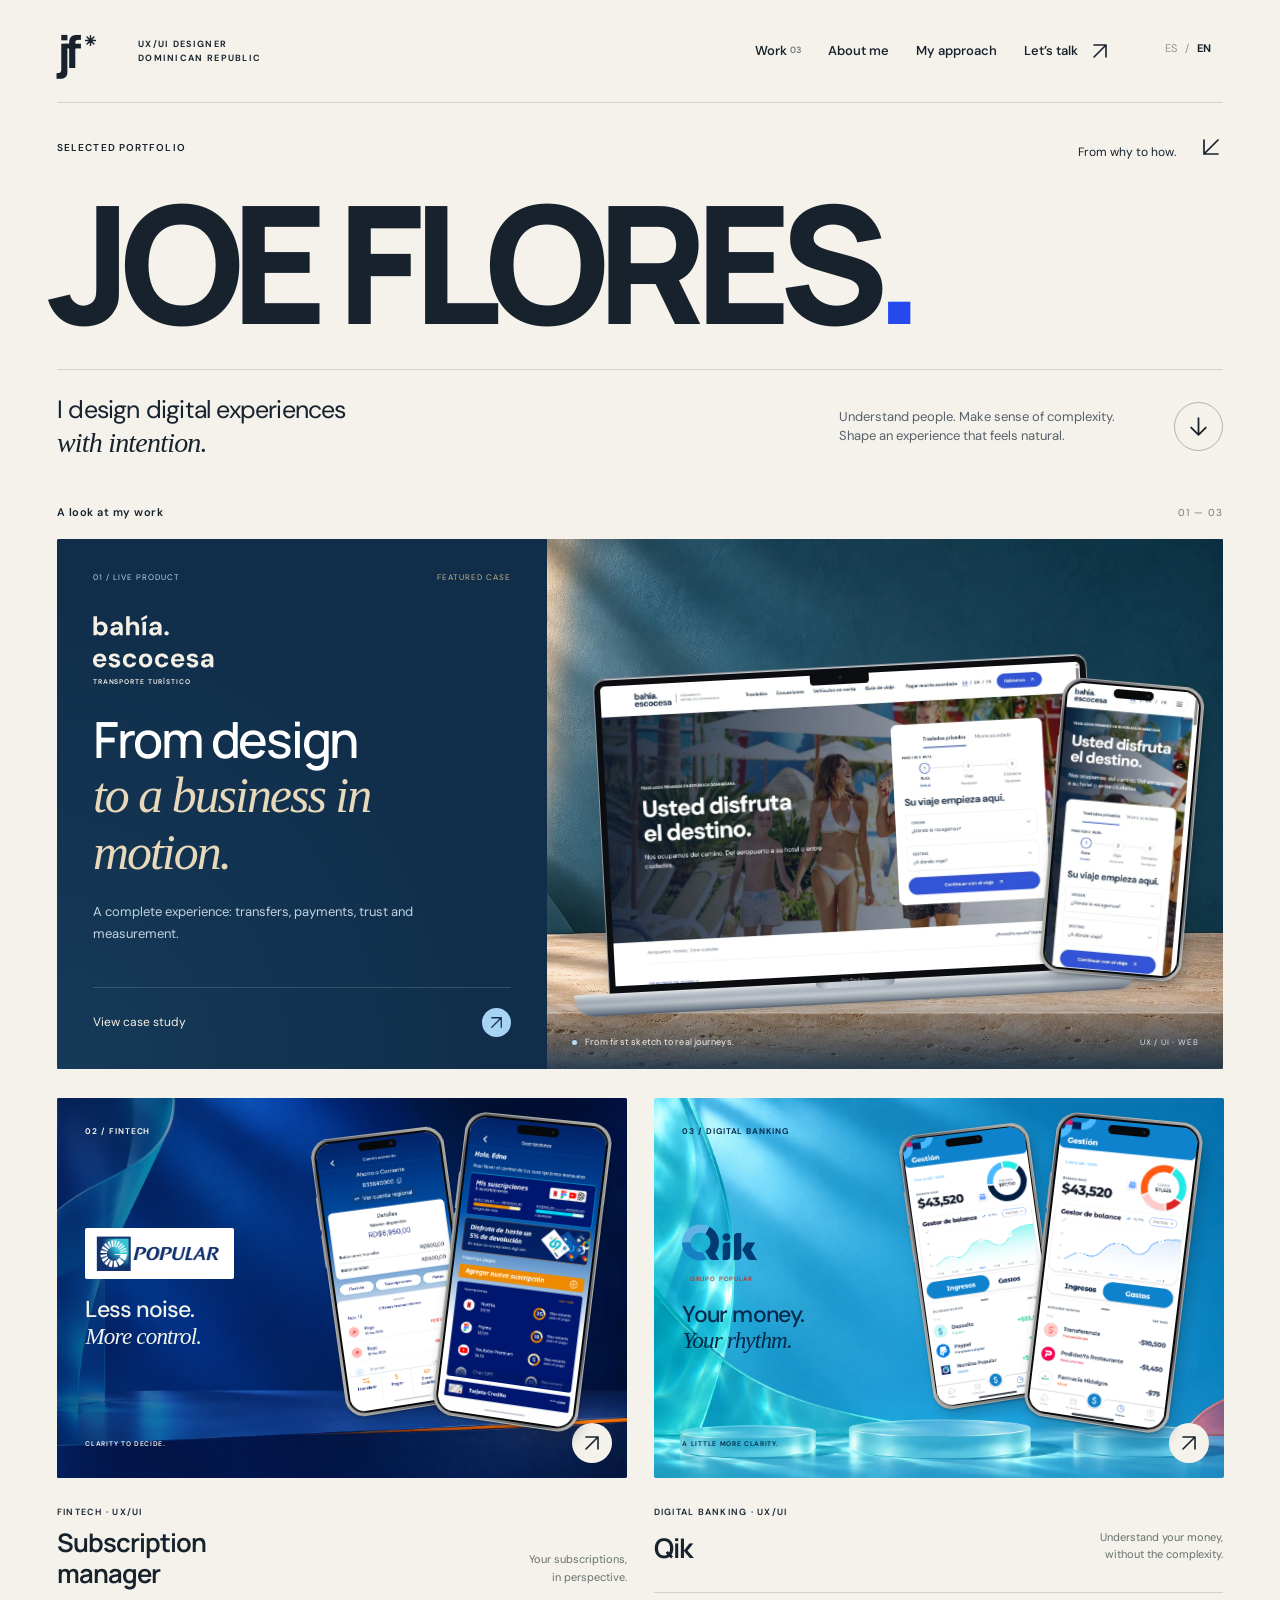
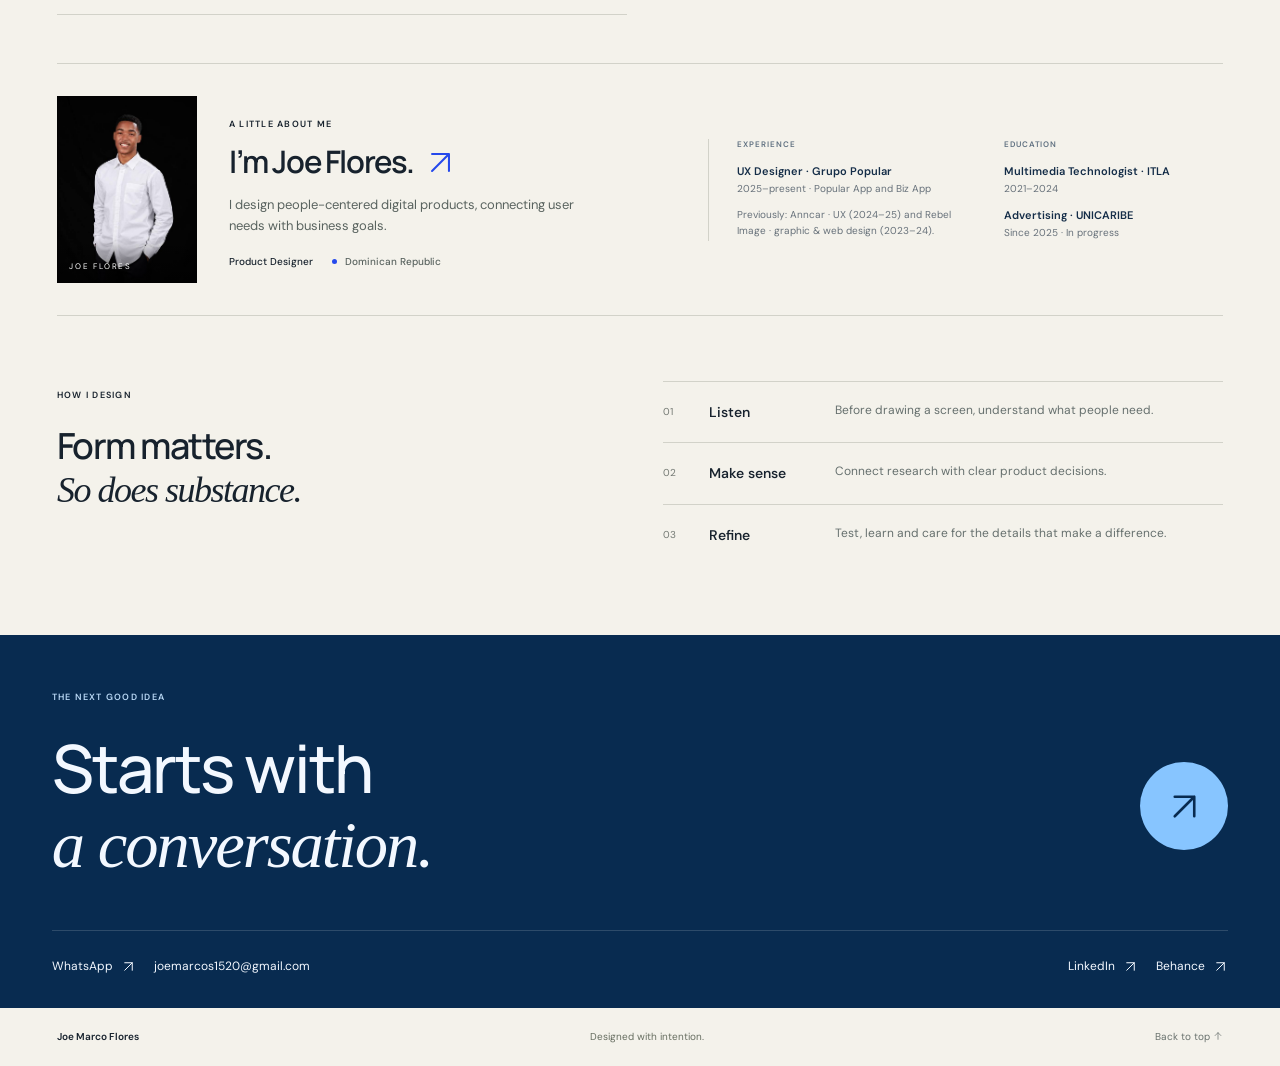
==== commit 92fbdc50: "Publish LinkedIn profile in portfolio contact section" ====
--- a/index.html
+++ b/index.html
@@ -1 +1 @@
-<!DOCTYPE html><!--3O8WJSoGq_L3f8863P_Z8--><html lang="es"><head><meta charSet="utf-8"/><meta name="viewport" content="width=device-width, initial-scale=1"/><link rel="preload" as="image" href="/assets/bahia-editorial-scene-v2.webp"/><link rel="preload" as="image" href="/brands/banco-popular.png"/><link rel="preload" as="image" href="/brands/qik.svg"/><link rel="stylesheet" href="/_next/static/css/b56b23ca45e11f34.css" data-precedence="next"/><link rel="stylesheet" href="/_next/static/css/22aca18f364b1f8f.css" data-precedence="next"/><link rel="stylesheet" href="/_next/static/css/3b91c5850aeccfd7.css" data-precedence="next"/><link rel="stylesheet" href="/_next/static/css/c8dad5d8c7d64d4c.css" data-precedence="next"/><link rel="preload" as="script" fetchPriority="low" href="/_next/static/chunks/webpack-4b971c99ed0973b7.js"/><script src="/_next/static/chunks/4bd1b696-c023c6e3521b1417.js" async=""></script><script src="/_next/static/chunks/255-0e5ac6cd71b0e266.js" async=""></script><script src="/_next/static/chunks/main-app-debdf4bf63d4c875.js" async=""></script><script src="/_next/static/chunks/app/layout-121a145ad24edab0.js" async=""></script><script src="/_next/static/chunks/736-1e935b1d6768a7b4.js" async=""></script><script src="/_next/static/chunks/app/page-3b6c9c18c0b4218e.js" async=""></script><title>Joe Flores — Product Designer · UX/UI</title><meta name="description" content="Diseño experiencias digitales con intención. Portafolio de producto y UX/UI de Joe Flores."/><meta name="robots" content="noindex, nofollow"/><link rel="canonical" href="https://joefloresxv.github.io/"/><meta property="og:title" content="Joe Flores — Product Designer · UX/UI"/><meta property="og:description" content="Diseño experiencias digitales con intención. Portafolio de producto y UX/UI de Joe Flores."/><meta property="og:url" content="https://joefloresxv.github.io/"/><meta property="og:site_name" content="Joe Flores"/><meta property="og:locale" content="es_DO"/><meta property="og:image" content="https://joefloresxv.github.io/social/joe-flores-logo-v1.png"/><meta property="og:image:width" content="1200"/><meta property="og:image:height" content="630"/><meta property="og:image:type" content="image/png"/><meta property="og:image:alt" content="Logo de Joe Flores — Product Designer · UX/UI"/><meta property="og:type" content="website"/><meta name="twitter:card" content="summary_large_image"/><meta name="twitter:title" content="Joe Flores — Product Designer · UX/UI"/><meta name="twitter:description" content="Diseño experiencias digitales con intención. Portafolio de producto y UX/UI de Joe Flores."/><meta name="twitter:image" content="https://joefloresxv.github.io/social/joe-flores-logo-v1.png"/><meta name="twitter:image:alt" content="Logo de Joe Flores — Product Designer · UX/UI"/><link rel="icon" href="/icon.svg?3f136c70be4e0a93" type="image/svg+xml" sizes="any"/><script src="/_next/static/chunks/polyfills-42372ed130431b0a.js" noModule=""></script></head><body><div hidden=""><!--$--><!--/$--></div><div class="jf-page" lang="es"><header class="jf-header"><a href="#inicio" class="jf-wordmark" aria-label="Joe Flores, inicio">jf<span><svg data-portfolio-icon="asterisk" aria-hidden="true" focusable="false" width="1em" height="1em" viewBox="0 0 24 24" fill="none" stroke="currentColor" stroke-width="2.7" stroke-linecap="round" stroke-linejoin="round" style="display:inline-block;vertical-align:-.12em;flex-shrink:0;pointer-events:none"><path d="M12 3v18M3 12h18M5.64 5.64l12.72 12.72M5.64 18.36 18.36 5.64"></path></svg></span></a><span class="jf-header-caption">UX/UI DESIGNER<br/>REPÚBLICA DOMINICANA</span><nav id="jf-navigation" class="jf-nav" aria-label="Navegación principal"><a href="#projects">Proyectos<!-- --> <span>03</span></a><a href="#sobre-mi">Sobre mí</a><a href="#enfoque">Mi enfoque</a><a href="mailto:joemarcos1520@gmail.com">Hablemos<!-- --> <svg width="24" height="24" viewBox="0 0 24 24" fill="none" aria-hidden="true"><path d="M6 18 18 6M6 6h12v12" stroke="currentColor" stroke-width="1.6" stroke-linecap="round" stroke-linejoin="round"></path></svg></a></nav><button class="jf-lang" aria-label="Switch to English"><span class="jf-active">ES</span><span class="jf-lang-divider">/</span><span class="">EN</span></button><button class="jf-menu" aria-controls="jf-navigation" aria-expanded="false" aria-label="Abrir o cerrar menú"><svg data-portfolio-icon="menu" aria-hidden="true" focusable="false" width="1em" height="1em" viewBox="0 0 24 24" fill="none" stroke="currentColor" stroke-width="1.7" stroke-linecap="round" stroke-linejoin="round" style="display:inline-block;vertical-align:-.12em;flex-shrink:0;pointer-events:none"><path d="M4 6h16M4 12h16M4 18h16"></path></svg></button></header><main><section class="jf-intro" id="inicio"><div class="jf-intro-top"><span>PORTAFOLIO SELECCIONADO</span><span class="jf-intro-note">Del porqué al cómo.<!-- --> <span><svg data-portfolio-icon="arrow-down-left" aria-hidden="true" focusable="false" width="1em" height="1em" viewBox="0 0 24 24" fill="none" stroke="currentColor" stroke-width="1.7" stroke-linecap="round" stroke-linejoin="round" style="display:inline-block;vertical-align:-.12em;flex-shrink:0;pointer-events:none"><path d="M19 5 5 19M5 5v14h14"></path></svg></span></span></div><h1>JOE FLORES<span class="jf-name-dot">.</span></h1><div class="jf-intro-bottom"><p>Diseño experiencias digitales<br/><em>con intención.</em></p><p class="jf-intro-description">Entender a las personas. Ordenar lo complejo. Darle forma a una experiencia que se sienta natural.</p><a href="#projects" class="jf-down" aria-label="Ver proyectos"><svg data-portfolio-icon="arrow-down" aria-hidden="true" focusable="false" width="1em" height="1em" viewBox="0 0 24 24" fill="none" stroke="currentColor" stroke-width="1.7" stroke-linecap="round" stroke-linejoin="round" style="display:inline-block;vertical-align:-.12em;flex-shrink:0;pointer-events:none"><path d="M12 4v16m-7-7 7 7 7-7"></path></svg></a></div></section><section class="jf-work" id="projects" aria-label="Proyectos seleccionados"><div class="jf-section-line"><h2>Una mirada a mi trabajo</h2><span>01 — 03</span></div><a class="jf-feature jf-feature-bahia" id="bahia-cover" href="/proyectos/bahia/"><div class="jf-feature-copy"><div class="jf-project-kicker"><span>01 / <!-- -->PRODUCTO EN PRODUCCIÓN</span><span>CASO DESTACADO</span></div><div class="jf-feature-story"><span class="project-brand project-brand-bahia jf-bahia-feature-brand" role="img" aria-label="Bahía Escocesa"><svg aria-hidden="true" width="61" height="27" viewBox="0 0 61 27" fill="none"><path d="M4.13352 10.2285C3.78248 10.2285 3.47093 10.1846 3.19887 10.0969C2.93559 10.0091 2.70302 9.89065 2.50117 9.74145C2.29932 9.58349 2.12819 9.40797 1.98777 9.21489L1.79031 10.0706H0.223789V0.592428H2.00094V4.30469C2.21156 3.98876 2.4924 3.73425 2.84344 3.54118C3.19448 3.33933 3.62012 3.23841 4.12035 3.23841C4.73468 3.23841 5.27879 3.39199 5.7527 3.69915C6.2266 3.99753 6.59959 4.41001 6.87164 4.93657C7.15248 5.45436 7.29289 6.05113 7.29289 6.72688C7.29289 7.39386 7.15687 7.99502 6.88481 8.53036C6.61275 9.05692 6.23977 9.47379 5.76586 9.78095C5.29196 10.0793 4.74784 10.2285 4.13352 10.2285ZM3.71227 8.67517C4.05453 8.67517 4.35731 8.59618 4.62059 8.43821C4.89265 8.27147 5.10327 8.04329 5.25246 7.75368C5.40166 7.46407 5.47625 7.12619 5.47625 6.74005C5.47625 6.3539 5.40166 6.01602 5.25246 5.72641C5.10327 5.42803 4.89265 5.19546 4.62059 5.02872C4.35731 4.86197 4.05453 4.7786 3.71227 4.7786C3.37 4.7786 3.06284 4.86197 2.79078 5.02872C2.5275 5.19546 2.32126 5.42364 2.17207 5.71325C2.02288 6.00286 1.94828 6.34513 1.94828 6.74005C1.94828 7.11742 2.02288 7.4553 2.17207 7.75368C2.32126 8.04329 2.5275 8.27147 2.79078 8.43821C3.06284 8.59618 3.37 8.67517 3.71227 8.67517ZM11.0617 10.2285C10.5176 10.2285 10.0656 10.1408 9.70583 9.96524C9.34601 9.78095 9.07834 9.53522 8.90282 9.22806C8.7273 8.92089 8.63954 8.58302 8.63954 8.21442C8.63954 7.80195 8.74485 7.44213 8.95547 7.13497C9.1661 6.82781 9.47765 6.58647 9.89012 6.41095C10.3114 6.23542 10.8379 6.14766 11.4698 6.14766H13.089C13.089 5.81417 13.0495 5.54212 12.9705 5.33149C12.8915 5.11209 12.7599 4.94973 12.5756 4.84442C12.3913 4.73033 12.1456 4.67329 11.8384 4.67329C11.5049 4.67329 11.2241 4.74789 10.9959 4.89708C10.7677 5.03749 10.6273 5.25251 10.5747 5.54212H8.85016C8.89404 5.06821 9.04762 4.66012 9.3109 4.31786C9.57419 3.97559 9.92523 3.71231 10.364 3.52802C10.8028 3.33494 11.2943 3.23841 11.8384 3.23841C12.4703 3.23841 13.01 3.34372 13.4576 3.55434C13.9139 3.75619 14.2606 4.05897 14.4975 4.46266C14.7433 4.85759 14.8661 5.34027 14.8661 5.91071V10.0706H13.3786L13.1811 9.05692C13.0846 9.22367 12.9705 9.38164 12.8389 9.53083C12.7072 9.67125 12.5537 9.79411 12.3781 9.89942C12.2026 10.0047 12.0051 10.0837 11.7857 10.1364C11.5663 10.1978 11.325 10.2285 11.0617 10.2285ZM11.483 8.85946C11.7112 8.85946 11.913 8.81997 12.0885 8.74099C12.2728 8.65323 12.4264 8.53475 12.5493 8.38556C12.6809 8.23636 12.7862 8.06962 12.8652 7.88532C12.9442 7.69225 12.9968 7.48601 13.0232 7.26661V7.24028H11.6673C11.404 7.24028 11.1846 7.27539 11.0091 7.34559C10.8423 7.4158 10.7195 7.51234 10.6405 7.6352C10.5615 7.75807 10.522 7.89849 10.522 8.05645C10.522 8.23198 10.5615 8.38117 10.6405 8.50403C10.7195 8.61812 10.8292 8.70588 10.9696 8.76731C11.1188 8.82875 11.2899 8.85946 11.483 8.85946ZM16.576 10.0706V0.592428H18.3532V4.37052C18.5638 4.02825 18.8534 3.75619 19.222 3.55434C19.5906 3.34372 20.0119 3.23841 20.4858 3.23841C21.0474 3.23841 21.5169 3.35249 21.8943 3.58067C22.2717 3.80007 22.5569 4.12917 22.75 4.56798C22.943 5.00678 23.0396 5.54651 23.0396 6.18716V10.0706H21.2756V6.35829C21.2756 5.83173 21.1615 5.42803 20.9333 5.1472C20.7052 4.86636 20.3585 4.72595 19.8934 4.72595C19.6038 4.72595 19.3405 4.79615 19.1035 4.93657C18.8666 5.07699 18.6823 5.27884 18.5506 5.54212C18.419 5.8054 18.3532 6.12134 18.3532 6.48993V10.0706H16.576ZM24.7393 10.0706V3.39637H26.5164V10.0706H24.7393ZM24.2917 2.83032L24.0548 1.68505L26.885 4.4584e-05L27.1878 1.32962L24.2917 2.83032ZM30.4864 10.2285C29.9423 10.2285 29.4904 10.1408 29.1305 9.96524C28.7707 9.78095 28.5031 9.53522 28.3275 9.22806C28.152 8.92089 28.0642 8.58302 28.0642 8.21442C28.0642 7.80195 28.1696 7.44213 28.3802 7.13497C28.5908 6.82781 28.9024 6.58647 29.3148 6.41095C29.7361 6.23542 30.2626 6.14766 30.8945 6.14766H32.5137C32.5137 5.81417 32.4742 5.54212 32.3952 5.33149C32.3162 5.11209 32.1846 4.94973 32.0003 4.84442C31.816 4.73033 31.5703 4.67329 31.2631 4.67329C30.9296 4.67329 30.6488 4.74789 30.4206 4.89708C30.1924 5.03749 30.052 5.25251 29.9994 5.54212H28.2749C28.3188 5.06821 28.4723 4.66012 28.7356 4.31786C28.9989 3.97559 29.3499 3.71231 29.7887 3.52802C30.2275 3.33494 30.719 3.23841 31.2631 3.23841C31.895 3.23841 32.4347 3.34372 32.8823 3.55434C33.3387 3.75619 33.6853 4.05897 33.9223 4.46266C34.168 4.85759 34.2909 5.34027 34.2909 5.91071V10.0706H32.8033L32.6059 9.05692C32.5093 9.22367 32.3952 9.38164 32.2636 9.53083C32.1319 9.67125 31.9784 9.79411 31.8028 9.89942C31.6273 10.0047 31.4299 10.0837 31.2105 10.1364C30.9911 10.1978 30.7497 10.2285 30.4864 10.2285ZM30.9077 8.85946C31.1359 8.85946 31.3377 8.81997 31.5132 8.74099C31.6975 8.65323 31.8511 8.53475 31.974 8.38556C32.1056 8.23636 32.2109 8.06962 32.2899 7.88532C32.3689 7.69225 32.4216 7.48601 32.4479 7.26661V7.24028H31.092C30.8287 7.24028 30.6093 7.27539 30.4338 7.34559C30.267 7.4158 30.1442 7.51234 30.0652 7.6352C29.9862 7.75807 29.9467 7.89849 29.9467 8.05645C29.9467 8.23198 29.9862 8.38117 30.0652 8.50403C30.1442 8.61812 30.2539 8.70588 30.3943 8.76731C30.5435 8.82875 30.7146 8.85946 30.9077 8.85946ZM36.8037 10.1364C36.479 10.1364 36.2114 10.0398 36.0007 9.84677C35.7989 9.64492 35.698 9.39919 35.698 9.10958C35.698 8.81997 35.7989 8.57863 36.0007 8.38556C36.2114 8.18371 36.479 8.08278 36.8037 8.08278C37.1285 8.08278 37.3917 8.18371 37.5936 8.38556C37.7954 8.57863 37.8964 8.81997 37.8964 9.10958C37.8964 9.39919 37.7954 9.64492 37.5936 9.84677C37.3917 10.0398 37.1285 10.1364 36.8037 10.1364ZM3.39633 26.2285C2.72935 26.2285 2.14136 26.0837 1.63234 25.7941C1.12333 25.5045 0.724024 25.1008 0.434415 24.583C0.144805 24.0652 2.48227e-07 23.4685 2.48227e-07 22.7927C2.48227e-07 22.0994 0.140417 21.4851 0.42125 20.9497C0.71086 20.4144 1.11017 19.9975 1.61918 19.6991C2.12819 19.392 2.72057 19.2384 3.39633 19.2384C4.05453 19.2384 4.62936 19.3832 5.12082 19.6728C5.61228 19.9537 5.99404 20.3442 6.2661 20.8444C6.53815 21.3447 6.67418 21.9107 6.67418 22.5426C6.67418 22.6303 6.66979 22.7269 6.66102 22.8322C6.66102 22.9375 6.65224 23.0472 6.63469 23.1613H1.27691V22.0818H4.87071C4.85315 21.643 4.70396 21.3008 4.42313 21.055C4.15107 20.8005 3.8088 20.6733 3.39633 20.6733C3.09794 20.6733 2.8215 20.7435 2.56699 20.8839C2.32126 21.0243 2.1238 21.235 1.97461 21.5158C1.82542 21.7966 1.75082 22.1564 1.75082 22.5952V22.977C1.75082 23.3456 1.81664 23.6659 1.94828 23.938C2.0887 24.2013 2.28177 24.4075 2.5275 24.5567C2.77323 24.7059 3.05406 24.7805 3.37 24.7805C3.71227 24.7805 3.98432 24.7147 4.18617 24.583C4.3968 24.4426 4.55916 24.2627 4.67324 24.0433H6.47672C6.35386 24.4558 6.14762 24.8287 5.85801 25.1622C5.5684 25.4869 5.21297 25.7458 4.79172 25.9389C4.37925 26.132 3.91412 26.2285 3.39633 26.2285ZM10.8414 26.2285C10.2183 26.2285 9.68299 26.132 9.23542 25.9389C8.79661 25.7458 8.45435 25.4782 8.20862 25.1359C7.96289 24.7936 7.81808 24.4075 7.7742 23.9775H9.55135C9.58646 24.1354 9.65228 24.2846 9.74881 24.425C9.85413 24.5567 9.99454 24.6664 10.1701 24.7541C10.3544 24.8331 10.5694 24.8726 10.8151 24.8726C11.0521 24.8726 11.2451 24.8419 11.3943 24.7805C11.5523 24.7103 11.6664 24.6181 11.7366 24.504C11.8156 24.3899 11.8551 24.2671 11.8551 24.1354C11.8551 23.9424 11.8024 23.7976 11.6971 23.701C11.5918 23.5957 11.4382 23.5123 11.2364 23.4509C11.0345 23.3895 10.7888 23.3324 10.4992 23.2798C10.1657 23.2096 9.84535 23.1306 9.53819 23.0428C9.23103 22.9463 8.95897 22.8278 8.72202 22.6874C8.48506 22.5382 8.29638 22.3539 8.15596 22.1345C8.02432 21.9063 7.9585 21.6299 7.9585 21.3052C7.9585 20.9102 8.06381 20.5592 8.27444 20.252C8.49384 19.9361 8.80539 19.6904 9.20909 19.5149C9.61279 19.3306 10.0999 19.2384 10.6703 19.2384C11.4777 19.2384 12.114 19.4183 12.5791 19.7781C13.053 20.138 13.3294 20.6294 13.4084 21.2525H11.7366C11.6927 21.0507 11.5786 20.8927 11.3943 20.7786C11.21 20.6645 10.9643 20.6075 10.6571 20.6075C10.3412 20.6075 10.0999 20.6645 9.93311 20.7786C9.76637 20.8927 9.68299 21.0419 9.68299 21.2262C9.68299 21.349 9.73126 21.4587 9.8278 21.5553C9.93311 21.6518 10.0867 21.7352 10.2885 21.8054C10.4904 21.8756 10.7449 21.9414 11.0521 22.0029C11.5786 22.1082 12.035 22.231 12.4211 22.3715C12.8073 22.5031 13.1057 22.6962 13.3163 22.9507C13.5357 23.2052 13.6454 23.5694 13.6454 24.0433C13.6454 24.4733 13.5313 24.8551 13.3031 25.1886C13.0749 25.5133 12.7502 25.7678 12.329 25.9521C11.9077 26.1364 11.4119 26.2285 10.8414 26.2285ZM18.3608 26.2285C17.6938 26.2285 17.1014 26.0793 16.5836 25.7809C16.0746 25.4826 15.6709 25.0745 15.3725 24.5567C15.0829 24.0301 14.9381 23.4334 14.9381 22.7664C14.9381 22.0731 15.0829 21.4631 15.3725 20.9366C15.6709 20.4012 16.0746 19.9844 16.5836 19.686C17.1014 19.3876 17.6938 19.2384 18.3608 19.2384C19.2121 19.2384 19.9273 19.4622 20.5065 19.9098C21.0858 20.3486 21.4543 20.9629 21.6123 21.7527H19.7299C19.6509 21.4456 19.4885 21.2042 19.2428 21.0287C18.9971 20.8444 18.6987 20.7523 18.3476 20.7523C18.0405 20.7523 17.764 20.8313 17.5183 20.9892C17.2813 21.1472 17.0927 21.3754 16.9522 21.6738C16.8206 21.9634 16.7548 22.3144 16.7548 22.7269C16.7548 23.034 16.7943 23.3105 16.8732 23.5562C16.9522 23.8019 17.0619 24.0126 17.2024 24.1881C17.3428 24.3548 17.5095 24.4865 17.7026 24.583C17.8957 24.6708 18.1107 24.7147 18.3476 24.7147C18.5846 24.7147 18.7952 24.6752 18.9795 24.5962C19.1638 24.5172 19.3218 24.4031 19.4534 24.2539C19.585 24.1047 19.6772 23.9248 19.7299 23.7142H21.6123C21.4543 24.4777 21.0858 25.0876 20.5065 25.544C19.9273 26.0003 19.2121 26.2285 18.3608 26.2285ZM26.304 26.2285C25.6633 26.2285 25.0885 26.0793 24.5795 25.7809C24.0792 25.4826 23.6799 25.0701 23.3815 24.5435C23.0919 24.017 22.9471 23.4158 22.9471 22.74C22.9471 22.0467 23.0919 21.4368 23.3815 20.9102C23.6799 20.3837 24.0836 19.9756 24.5926 19.686C25.1016 19.3876 25.6721 19.2384 26.304 19.2384C26.9534 19.2384 27.5282 19.3876 28.0285 19.686C28.5375 19.9756 28.9368 20.3837 29.2264 20.9102C29.516 21.4368 29.6608 22.0467 29.6608 22.74C29.6608 23.4246 29.516 24.0301 29.2264 24.5567C28.9368 25.0745 28.5375 25.4826 28.0285 25.7809C27.5194 26.0793 26.9446 26.2285 26.304 26.2285ZM26.304 24.6883C26.6024 24.6883 26.8656 24.6181 27.0938 24.4777C27.322 24.3285 27.5063 24.1091 27.6467 23.8195C27.7871 23.5211 27.8573 23.1569 27.8573 22.7269C27.8573 22.2969 27.7871 21.937 27.6467 21.6474C27.5151 21.349 27.3308 21.1296 27.0938 20.9892C26.8656 20.84 26.6067 20.7654 26.3171 20.7654C26.0275 20.7654 25.7642 20.84 25.5273 20.9892C25.2903 21.1296 25.1016 21.349 24.9612 21.6474C24.8296 21.937 24.7638 22.2969 24.7638 22.7269C24.7638 23.1569 24.8296 23.5211 24.9612 23.8195C25.1016 24.1091 25.2859 24.3285 25.5141 24.4777C25.7511 24.6181 26.0144 24.6883 26.304 24.6883ZM34.4174 26.2285C33.7504 26.2285 33.158 26.0793 32.6402 25.7809C32.1312 25.4826 31.7275 25.0745 31.4291 24.5567C31.1395 24.0301 30.9947 23.4334 30.9947 22.7664C30.9947 22.0731 31.1395 21.4631 31.4291 20.9366C31.7275 20.4012 32.1312 19.9844 32.6402 19.686C33.158 19.3876 33.7504 19.2384 34.4174 19.2384C35.2686 19.2384 35.9839 19.4622 36.5631 19.9098C37.1423 20.3486 37.5109 20.9629 37.6689 21.7527H35.7864C35.7074 21.4456 35.5451 21.2042 35.2993 21.0287C35.0536 20.8444 34.7552 20.7523 34.4042 20.7523C34.097 20.7523 33.8206 20.8313 33.5749 20.9892C33.3379 21.1472 33.1492 21.3754 33.0088 21.6738C32.8772 21.9634 32.8113 22.3144 32.8113 22.7269C32.8113 23.034 32.8508 23.3105 32.9298 23.5562C33.0088 23.8019 33.1185 24.0126 33.2589 24.1881C33.3993 24.3548 33.5661 24.4865 33.7591 24.583C33.9522 24.6708 34.1672 24.7147 34.4042 24.7147C34.6411 24.7147 34.8518 24.6752 35.0361 24.5962C35.2204 24.5172 35.3783 24.4031 35.51 24.2539C35.6416 24.1047 35.7338 23.9248 35.7864 23.7142H37.6689C37.5109 24.4777 37.1423 25.0876 36.5631 25.544C35.9839 26.0003 35.2686 26.2285 34.4174 26.2285ZM42.4 26.2285C41.733 26.2285 41.145 26.0837 40.636 25.7941C40.127 25.5045 39.7277 25.1008 39.4381 24.583C39.1485 24.0652 39.0037 23.4685 39.0037 22.7927C39.0037 22.0994 39.1441 21.4851 39.4249 20.9497C39.7146 20.4144 40.1139 19.9975 40.6229 19.6991C41.1319 19.392 41.7243 19.2384 42.4 19.2384C43.0582 19.2384 43.6331 19.3832 44.1245 19.6728C44.616 19.9537 44.9977 20.3442 45.2698 20.8444C45.5418 21.3447 45.6779 21.9107 45.6779 22.5426C45.6779 22.6303 45.6735 22.7269 45.6647 22.8322C45.6647 22.9375 45.6559 23.0472 45.6384 23.1613H40.2806V22.0818H43.8744C43.8568 21.643 43.7077 21.3008 43.4268 21.055C43.1548 20.8005 42.8125 20.6733 42.4 20.6733C42.1016 20.6733 41.8252 20.7435 41.5707 20.8839C41.325 21.0243 41.1275 21.235 40.9783 21.5158C40.8291 21.7966 40.7545 22.1564 40.7545 22.5952V22.977C40.7545 23.3456 40.8203 23.6659 40.952 23.938C41.0924 24.2013 41.2855 24.4075 41.5312 24.5567C41.7769 24.7059 42.0578 24.7805 42.3737 24.7805C42.716 24.7805 42.988 24.7147 43.1899 24.583C43.4005 24.4426 43.5628 24.2627 43.6769 24.0433H45.4804C45.3575 24.4558 45.1513 24.8287 44.8617 25.1622C44.5721 25.4869 44.2167 25.7458 43.7954 25.9389C43.3829 26.132 42.9178 26.2285 42.4 26.2285ZM49.8451 26.2285C49.222 26.2285 48.6867 26.132 48.2391 25.9389C47.8003 25.7458 47.458 25.4782 47.2123 25.1359C46.9666 24.7936 46.8218 24.4075 46.7779 23.9775H48.555C48.5901 24.1354 48.656 24.2846 48.7525 24.425C48.8578 24.5567 48.9982 24.6664 49.1738 24.7541C49.3581 24.8331 49.5731 24.8726 49.8188 24.8726C50.0557 24.8726 50.2488 24.8419 50.398 24.7805C50.556 24.7103 50.6701 24.6181 50.7403 24.504C50.8193 24.3899 50.8588 24.2671 50.8588 24.1354C50.8588 23.9424 50.8061 23.7976 50.7008 23.701C50.5955 23.5957 50.4419 23.5123 50.24 23.4509C50.0382 23.3895 49.7925 23.3324 49.5029 23.2798C49.1694 23.2096 48.849 23.1306 48.5419 23.0428C48.2347 22.9463 47.9627 22.8278 47.7257 22.6874C47.4888 22.5382 47.3001 22.3539 47.1597 22.1345C47.028 21.9063 46.9622 21.6299 46.9622 21.3052C46.9622 20.9102 47.0675 20.5592 47.2781 20.252C47.4975 19.9361 47.8091 19.6904 48.2128 19.5149C48.6165 19.3306 49.1035 19.2384 49.674 19.2384C50.4814 19.2384 51.1176 19.4183 51.5828 19.7781C52.0567 20.138 52.3331 20.6294 52.4121 21.2525H50.7403C50.6964 21.0507 50.5823 20.8927 50.398 20.7786C50.2137 20.6645 49.968 20.6075 49.6608 20.6075C49.3449 20.6075 49.1035 20.6645 48.9368 20.7786C48.7701 20.8927 48.6867 21.0419 48.6867 21.2262C48.6867 21.349 48.735 21.4587 48.8315 21.5553C48.9368 21.6518 49.0904 21.7352 49.2922 21.8054C49.4941 21.8756 49.7486 21.9414 50.0557 22.0029C50.5823 22.1082 51.0387 22.231 51.4248 22.3715C51.811 22.5031 52.1093 22.6962 52.32 22.9507C52.5394 23.2052 52.6491 23.5694 52.6491 24.0433C52.6491 24.4733 52.535 24.8551 52.3068 25.1886C52.0786 25.5133 51.7539 25.7678 51.3327 25.9521C50.9114 26.1364 50.4156 26.2285 49.8451 26.2285ZM56.3903 26.2285C55.8462 26.2285 55.3943 26.1408 55.0344 25.9652C54.6746 25.7809 54.407 25.5352 54.2314 25.2281C54.0559 24.9209 53.9682 24.583 53.9682 24.2144C53.9682 23.8019 54.0735 23.4421 54.2841 23.135C54.4947 22.8278 54.8063 22.5865 55.2187 22.4109C55.64 22.2354 56.1665 22.1477 56.7984 22.1477H58.4176C58.4176 21.8142 58.3781 21.5421 58.2991 21.3315C58.2201 21.1121 58.0885 20.9497 57.9042 20.8444C57.7199 20.7303 57.4742 20.6733 57.167 20.6733C56.8335 20.6733 56.5527 20.7479 56.3245 20.8971C56.0963 21.0375 55.9559 21.2525 55.9033 21.5421H54.1788C54.2227 21.0682 54.3762 20.6601 54.6395 20.3179C54.9028 19.9756 55.2538 19.7123 55.6926 19.528C56.1314 19.3349 56.6229 19.2384 57.167 19.2384C57.7989 19.2384 58.3386 19.3437 58.7862 19.5543C59.2426 19.7562 59.5892 20.059 59.8262 20.4627C60.0719 20.8576 60.1948 21.3403 60.1948 21.9107V26.0706H58.7072L58.5098 25.0569C58.4132 25.2237 58.2991 25.3816 58.1675 25.5308C58.0358 25.6712 57.8823 25.7941 57.7067 25.8994C57.5312 26.0047 57.3338 26.0837 57.1144 26.1364C56.895 26.1978 56.6536 26.2285 56.3903 26.2285ZM56.8116 24.8595C57.0398 24.8595 57.2416 24.82 57.4171 24.741C57.6014 24.6532 57.755 24.5347 57.8779 24.3856C58.0095 24.2364 58.1148 24.0696 58.1938 23.8853C58.2728 23.6922 58.3255 23.486 58.3518 23.2666V23.2403H56.9959C56.7326 23.2403 56.5132 23.2754 56.3377 23.3456C56.1709 23.4158 56.0481 23.5123 55.9691 23.6352C55.8901 23.7581 55.8506 23.8985 55.8506 24.0565C55.8506 24.232 55.8901 24.3812 55.9691 24.504C56.0481 24.6181 56.1578 24.7059 56.2982 24.7673C56.4474 24.8287 56.6185 24.8595 56.8116 24.8595Z" fill="#102D49"></path></svg><span>TRANSPORTE TURÍSTICO</span></span><h3>Del diseño<br/><em>a un negocio en marcha.</em></h3><p class="jf-feature-description">Una experiencia completa: traslados, pagos, confianza y medición.</p></div><div class="jf-feature-link"><span>Ver el caso</span><svg width="24" height="24" viewBox="0 0 24 24" fill="none" aria-hidden="true"><path d="M6 18 18 6M6 6h12v12" stroke="currentColor" stroke-width="1.6" stroke-linecap="round" stroke-linejoin="round"></path></svg></div></div><div class="jf-feature-art jf-bahia-feature-art"><img class="jf-cover-photo jf-scene-background" src="/assets/bahia-editorial-scene-v2.webp" width="1586" height="992" alt=""/><div class="device-macbook jf-bahia-feature-mac" data-device="macbook"><div class="device-macbook-lid"><div class="device-macbook-screen"><img src="/assets/bahia-desktop-v2.webp" alt="Sitio de Bahía Escocesa en producción, presentado en un MacBook Pro." width="1897" height="1186" loading="lazy" data-original-screen="true"/></div><span class="device-macbook-camera" aria-hidden="true"><i></i></span><span class="device-macbook-name" aria-hidden="true">MacBook Pro</span></div><div class="device-macbook-base" aria-hidden="true"><span></span></div></div><div class="device-iphone jf-bahia-feature-phone" data-device="iphone"><div class="device-iphone-body"><div class="device-iphone-screen"><img src="/assets/bahia-mobile-v2.webp" alt="Experiencia móvil real de Bahía Escocesa, presentada en un iPhone." width="390" height="844" loading="lazy" data-original-screen="true"/></div><span class="device-iphone-island" aria-hidden="true"><i></i></span></div><span class="device-iphone-buttons" aria-hidden="true"></span></div><div class="jf-art-label"><span class="jf-bahia-live-dot"></span>Del primer boceto al viaje real.<span class="jf-cover-type">UX / UI · WEB</span></div></div></a><div class="jf-secondary-grid"><a class="jf-project jf-popular" id="popular-cover" href="/proyectos/gestor/"><div class="jf-project-image"><img class="jf-scene-background" src="/assets/gestor-editorial-scene-v2.webp" width="1536" height="1024" loading="lazy" alt=""/><div class="device-iphone jf-real-device jf-popular-back" data-device="iphone"><div class="device-iphone-body"><div class="device-iphone-screen"><img src="/assets/gestor-cuenta-real.png" alt="Pantalla original del portafolio: cuenta corriente." width="430" height="932" loading="lazy" data-original-screen="true"/></div><span class="device-iphone-island" aria-hidden="true"><i></i></span></div><span class="device-iphone-buttons" aria-hidden="true"></span></div><div class="device-iphone jf-real-device jf-popular-front" data-device="iphone"><div class="device-iphone-body"><div class="device-iphone-screen"><img src="/assets/gestor-suscripciones-real.png" alt="Pantalla original del portafolio: mis suscripciones y próximos pagos." width="430" height="932" loading="lazy" data-original-screen="true"/></div><span class="device-iphone-island" aria-hidden="true"><i></i></span></div><span class="device-iphone-buttons" aria-hidden="true"></span></div><div class="jf-cover-editorial jf-popular-editorial"><span class="jf-cover-index">02 / FINTECH</span><div><span class="project-brand project-brand-popular "><img src="/brands/banco-popular.png" width="300" height="81" alt="Banco Popular"/></span><p>Menos ruido.<br/><em>Más control.</em></p></div><span class="jf-cover-footnote">CLARIDAD PARA DECIDIR.</span></div><span class="jf-project-arrow"><svg width="24" height="24" viewBox="0 0 24 24" fill="none" aria-hidden="true"><path d="M6 18 18 6M6 6h12v12" stroke="currentColor" stroke-width="1.6" stroke-linecap="round" stroke-linejoin="round"></path></svg></span></div><div class="jf-project-caption"><div><span class="jf-small-label">FINTECH · UX/UI</span><h3>Gestor de suscripciones</h3></div><p>Tus suscripciones,<br/>en perspectiva.</p></div></a><a class="jf-project jf-qik" id="qik-cover" href="/proyectos/qik/"><div class="jf-project-image"><img class="jf-scene-background" src="/assets/qik-editorial-scene-v2.webp" width="1536" height="1024" loading="lazy" alt=""/><div class="device-iphone jf-real-device jf-qik-back" data-device="iphone"><div class="device-iphone-body"><div class="device-iphone-screen"><img src="/assets/qik-ingresos-real.png" alt="Pantalla original Qik del portafolio: gestión de ingresos." width="402" height="874" loading="lazy" data-original-screen="true"/></div><span class="device-iphone-island" aria-hidden="true"><i></i></span></div><span class="device-iphone-buttons" aria-hidden="true"></span></div><div class="device-iphone jf-real-device jf-qik-front" data-device="iphone"><div class="device-iphone-body"><div class="device-iphone-screen"><img src="/assets/qik-gastos-real.png" alt="Pantalla original Qik del portafolio: gestión de gastos." width="402" height="874" loading="lazy" data-original-screen="true"/></div><span class="device-iphone-island" aria-hidden="true"><i></i></span></div><span class="device-iphone-buttons" aria-hidden="true"></span></div><div class="jf-cover-editorial jf-qik-editorial"><span class="jf-cover-index">03 / <!-- -->BANCA DIGITAL</span><div><span class="project-brand project-brand-qik jf-qik-logotype"><img src="/brands/qik.svg" width="75" height="38" alt="Qik"/><span>GRUPO POPULAR</span></span><p>Tu dinero.<br/><em>A tu ritmo.</em></p></div><span class="jf-cover-footnote">UN POCO MÁS DE CLARIDAD.</span></div><span class="jf-project-arrow"><svg width="24" height="24" viewBox="0 0 24 24" fill="none" aria-hidden="true"><path d="M6 18 18 6M6 6h12v12" stroke="currentColor" stroke-width="1.6" stroke-linecap="round" stroke-linejoin="round"></path></svg></span></div><div class="jf-project-caption"><div><span class="jf-small-label">BANCA DIGITAL · UX/UI</span><h3>Qik</h3></div><p>Entender tu dinero,<br/>sin complicaciones.</p></div></a></div></section><section class="jf-about" id="sobre-mi" aria-labelledby="jf-about-title"><figure class="jf-about-photo"><img src="/assets/joe-flores.jpg" width="601" height="900" alt="Joe Flores" loading="lazy"/><figcaption>JOE FLORES</figcaption></figure><div class="jf-about-copy"><span class="jf-small-label">UN POCO DE MÍ</span><h2 id="jf-about-title">Soy Joe Flores.<!-- --> <span><svg data-portfolio-icon="arrow-up-right" aria-hidden="true" focusable="false" width="1em" height="1em" viewBox="0 0 24 24" fill="none" stroke="currentColor" stroke-width="1.7" stroke-linecap="round" stroke-linejoin="round" style="display:inline-block;vertical-align:-.12em;flex-shrink:0;pointer-events:none"><path d="M5 19 19 5M5 5h14v14"></path></svg></span></h2><p>Diseño productos digitales centrados en las personas, conectando sus necesidades con las del negocio.</p><div class="jf-about-details"><span>Product Designer</span><span class="jf-about-location">República Dominicana</span></div></div><div class="jf-about-cv"><div><h3>EXPERIENCIA</h3><p><strong>UX Designer · Grupo Popular</strong><span>2025–actualidad · App Popular y App Biz</span></p><p class="jf-cv-previous">Antes: Anncar · UX (2024–25) y Rebel Image · diseño gráfico y web (2023–24).</p></div><div><h3>FORMACIÓN</h3><p><strong>Tecnólogo en Multimedia · ITLA</strong><span>2021–2024</span></p><p><strong>Publicidad · UNICARIBE</strong><span>Desde 2025 · En curso</span></p></div></div></section><section class="jf-approach" id="enfoque"><div class="jf-approach-heading"><span class="jf-small-label">MI FORMA DE DISEÑAR</span><h2>La forma importa.<br/><span>El fondo, también.</span></h2></div><div class="jf-methods"><div><span>01</span><h3>Escuchar</h3><p>Antes de dibujar una pantalla, entender qué necesitan las personas.</p></div><div><span>02</span><h3>Dar sentido</h3><p>Conectar la investigación con decisiones claras de producto.</p></div><div><span>03</span><h3>Afinar</h3><p>Probar, aprender y cuidar los detalles que hacen la diferencia.</p></div></div></section><section class="jf-contact" id="contacto"><span class="jf-small-label">LA PRÓXIMA BUENA IDEA</span><a href="mailto:joemarcos1520@gmail.com"><h2>Empieza con<br/><em>una conversación.</em></h2><span class="jf-contact-arrow"><svg width="24" height="24" viewBox="0 0 24 24" fill="none" aria-hidden="true"><path d="M6 18 18 6M6 6h12v12" stroke="currentColor" stroke-width="1.6" stroke-linecap="round" stroke-linejoin="round"></path></svg></span></a><div class="jf-contact-bottom"><a href="https://wa.me/18293192015" target="_blank" rel="noreferrer">WhatsApp <svg width="24" height="24" viewBox="0 0 24 24" fill="none" aria-hidden="true"><path d="M6 18 18 6M6 6h12v12" stroke="currentColor" stroke-width="1.6" stroke-linecap="round" stroke-linejoin="round"></path></svg></a><a href="mailto:joemarcos1520@gmail.com">joemarcos1520@gmail.com</a><a href="https://www.behance.net/joeflores3" target="_blank" rel="noreferrer">Behance <svg width="24" height="24" viewBox="0 0 24 24" fill="none" aria-hidden="true"><path d="M6 18 18 6M6 6h12v12" stroke="currentColor" stroke-width="1.6" stroke-linecap="round" stroke-linejoin="round"></path></svg></a></div></section></main><footer class="jf-footer"><span>Joe Marco Flores</span><span>Diseñado con intención.</span><a href="#inicio">Volver arriba<!-- --> <svg data-portfolio-icon="arrow-up" aria-hidden="true" focusable="false" width="1em" height="1em" viewBox="0 0 24 24" fill="none" stroke="currentColor" stroke-width="1.7" stroke-linecap="round" stroke-linejoin="round" style="display:inline-block;vertical-align:-.12em;flex-shrink:0;pointer-events:none"><path d="M12 20V4m-7 7 7-7 7 7"></path></svg></a></footer></div><!--$--><!--/$--><script src="/_next/static/chunks/webpack-4b971c99ed0973b7.js" id="_R_" async=""></script><script>(self.__next_f=self.__next_f||[]).push([0])</script><script>self.__next_f.push([1,"1:\"$Sreact.fragment\"\n2:I[6124,[\"177\",\"static/chunks/app/layout-121a145ad24edab0.js\"],\"default\"]\n3:I[9766,[],\"\"]\n4:I[8924,[],\"\"]\n5:I[9992,[\"736\",\"static/chunks/736-1e935b1d6768a7b4.js\",\"974\",\"static/chunks/app/page-3b6c9c18c0b4218e.js\"],\"PortadaJoeFlores\"]\n6:I[4431,[],\"OutletBoundary\"]\n8:I[5278,[],\"AsyncMetadataOutlet\"]\na:I[4431,[],\"ViewportBoundary\"]\nc:I[4431,[],\"MetadataBoundary\"]\nd:\"$Sreact.suspense\"\nf:I[7150,[],\"\"]\n:HL[\"/_next/static/css/b56b23ca45e11f34.css\",\"style\"]\n:HL[\"/_next/static/css/22aca18f364b1f8f.css\",\"style\"]\n:HL[\"/_next/static/css/3b91c5850aeccfd7.css\",\"style\"]\n:HL[\"/_next/static/css/c8dad5d8c7d64d4c.css\",\"style\"]\n"])</script><script>self.__next_f.push([1,"0:{\"P\":null,\"b\":\"3O8WJSoGq-L3f8863P_Z8\",\"p\":\"\",\"c\":[\"\",\"\"],\"i\":false,\"f\":[[[\"\",{\"children\":[\"__PAGE__\",{}]},\"$undefined\",\"$undefined\",true],[\"\",[\"$\",\"$1\",\"c\",{\"children\":[[[\"$\",\"link\",\"0\",{\"rel\":\"stylesheet\",\"href\":\"/_next/static/css/b56b23ca45e11f34.css\",\"precedence\":\"next\",\"crossOrigin\":\"$undefined\",\"nonce\":\"$undefined\"}],[\"$\",\"link\",\"1\",{\"rel\":\"stylesheet\",\"href\":\"/_next/static/css/22aca18f364b1f8f.css\",\"precedence\":\"next\",\"crossOrigin\":\"$undefined\",\"nonce\":\"$undefined\"}]],[\"$\",\"html\",null,{\"lang\":\"es\",\"children\":[\"$\",\"body\",null,{\"children\":[\"$\",\"$L2\",null,{\"children\":[\"$\",\"$L3\",null,{\"parallelRouterKey\":\"children\",\"error\":\"$undefined\",\"errorStyles\":\"$undefined\",\"errorScripts\":\"$undefined\",\"template\":[\"$\",\"$L4\",null,{}],\"templateStyles\":\"$undefined\",\"templateScripts\":\"$undefined\",\"notFound\":[[[\"$\",\"title\",null,{\"children\":\"404: This page could not be found.\"}],[\"$\",\"div\",null,{\"style\":{\"fontFamily\":\"system-ui,\\\"Segoe UI\\\",Roboto,Helvetica,Arial,sans-serif,\\\"Apple Color Emoji\\\",\\\"Segoe UI Emoji\\\"\",\"height\":\"100vh\",\"textAlign\":\"center\",\"display\":\"flex\",\"flexDirection\":\"column\",\"alignItems\":\"center\",\"justifyContent\":\"center\"},\"children\":[\"$\",\"div\",null,{\"children\":[[\"$\",\"style\",null,{\"dangerouslySetInnerHTML\":{\"__html\":\"body{color:#000;background:#fff;margin:0}.next-error-h1{border-right:1px solid rgba(0,0,0,.3)}@media (prefers-color-scheme:dark){body{color:#fff;background:#000}.next-error-h1{border-right:1px solid rgba(255,255,255,.3)}}\"}}],[\"$\",\"h1\",null,{\"className\":\"next-error-h1\",\"style\":{\"display\":\"inline-block\",\"margin\":\"0 20px 0 0\",\"padding\":\"0 23px 0 0\",\"fontSize\":24,\"fontWeight\":500,\"verticalAlign\":\"top\",\"lineHeight\":\"49px\"},\"children\":404}],[\"$\",\"div\",null,{\"style\":{\"display\":\"inline-block\"},\"children\":[\"$\",\"h2\",null,{\"style\":{\"fontSize\":14,\"fontWeight\":400,\"lineHeight\":\"49px\",\"margin\":0},\"children\":\"This page could not be found.\"}]}]]}]}]],[]],\"forbidden\":\"$undefined\",\"unauthorized\":\"$undefined\"}]}]}]}]]}],{\"children\":[\"__PAGE__\",[\"$\",\"$1\",\"c\",{\"children\":[[\"$\",\"$L5\",null,{}],[[\"$\",\"link\",\"0\",{\"rel\":\"stylesheet\",\"href\":\"/_next/static/css/3b91c5850aeccfd7.css\",\"precedence\":\"next\",\"crossOrigin\":\"$undefined\",\"nonce\":\"$undefined\"}],[\"$\",\"link\",\"1\",{\"rel\":\"stylesheet\",\"href\":\"/_next/static/css/c8dad5d8c7d64d4c.css\",\"precedence\":\"next\",\"crossOrigin\":\"$undefined\",\"nonce\":\"$undefined\"}]],[\"$\",\"$L6\",null,{\"children\":[\"$L7\",[\"$\",\"$L8\",null,{\"promise\":\"$@9\"}]]}]]}],{},null,false]},null,false],[\"$\",\"$1\",\"h\",{\"children\":[null,[[\"$\",\"$La\",null,{\"children\":\"$Lb\"}],null],[\"$\",\"$Lc\",null,{\"children\":[\"$\",\"div\",null,{\"hidden\":true,\"children\":[\"$\",\"$d\",null,{\"fallback\":null,\"children\":\"$Le\"}]}]}]]}],false]],\"m\":\"$undefined\",\"G\":[\"$f\",[]],\"s\":false,\"S\":true}\n"])</script><script>self.__next_f.push([1,"b:[[\"$\",\"meta\",\"0\",{\"charSet\":\"utf-8\"}],[\"$\",\"meta\",\"1\",{\"name\":\"viewport\",\"content\":\"width=device-width, initial-scale=1\"}]]\n7:null\n"])</script><script>self.__next_f.push([1,"10:I[622,[],\"IconMark\"]\n"])</script><script>self.__next_f.push([1,"9:{\"metadata\":[[\"$\",\"title\",\"0\",{\"children\":\"Joe Flores — Product Designer · UX/UI\"}],[\"$\",\"meta\",\"1\",{\"name\":\"description\",\"content\":\"Diseño experiencias digitales con intención. Portafolio de producto y UX/UI de Joe Flores.\"}],[\"$\",\"meta\",\"2\",{\"name\":\"robots\",\"content\":\"noindex, nofollow\"}],[\"$\",\"link\",\"3\",{\"rel\":\"canonical\",\"href\":\"https://joefloresxv.github.io/\"}],[\"$\",\"meta\",\"4\",{\"property\":\"og:title\",\"content\":\"Joe Flores — Product Designer · UX/UI\"}],[\"$\",\"meta\",\"5\",{\"property\":\"og:description\",\"content\":\"Diseño experiencias digitales con intención. Portafolio de producto y UX/UI de Joe Flores.\"}],[\"$\",\"meta\",\"6\",{\"property\":\"og:url\",\"content\":\"https://joefloresxv.github.io/\"}],[\"$\",\"meta\",\"7\",{\"property\":\"og:site_name\",\"content\":\"Joe Flores\"}],[\"$\",\"meta\",\"8\",{\"property\":\"og:locale\",\"content\":\"es_DO\"}],[\"$\",\"meta\",\"9\",{\"property\":\"og:image\",\"content\":\"https://joefloresxv.github.io/social/joe-flores-logo-v1.png\"}],[\"$\",\"meta\",\"10\",{\"property\":\"og:image:width\",\"content\":\"1200\"}],[\"$\",\"meta\",\"11\",{\"property\":\"og:image:height\",\"content\":\"630\"}],[\"$\",\"meta\",\"12\",{\"property\":\"og:image:type\",\"content\":\"image/png\"}],[\"$\",\"meta\",\"13\",{\"property\":\"og:image:alt\",\"content\":\"Logo de Joe Flores — Product Designer · UX/UI\"}],[\"$\",\"meta\",\"14\",{\"property\":\"og:type\",\"content\":\"website\"}],[\"$\",\"meta\",\"15\",{\"name\":\"twitter:card\",\"content\":\"summary_large_image\"}],[\"$\",\"meta\",\"16\",{\"name\":\"twitter:title\",\"content\":\"Joe Flores — Product Designer · UX/UI\"}],[\"$\",\"meta\",\"17\",{\"name\":\"twitter:description\",\"content\":\"Diseño experiencias digitales con intención. Portafolio de producto y UX/UI de Joe Flores.\"}],[\"$\",\"meta\",\"18\",{\"name\":\"twitter:image\",\"content\":\"https://joefloresxv.github.io/social/joe-flores-logo-v1.png\"}],[\"$\",\"meta\",\"19\",{\"name\":\"twitter:image:alt\",\"content\":\"Logo de Joe Flores — Product Designer · UX/UI\"}],[\"$\",\"link\",\"20\",{\"rel\":\"icon\",\"href\":\"/icon.svg?3f136c70be4e0a93\",\"type\":\"image/svg+xml\",\"sizes\":\"any\"}],[\"$\",\"$L10\",\"21\",{}]],\"error\":null,\"digest\":\"$undefined\"}\n"])</script><script>self.__next_f.push([1,"e:\"$9:metadata\"\n"])</script></body></html>+<!DOCTYPE html><!--RklWdCfsMR1nnt7pIHAbQ--><html lang="es"><head><meta charSet="utf-8"/><meta name="viewport" content="width=device-width, initial-scale=1"/><link rel="preload" as="image" href="/assets/bahia-editorial-scene-v2.webp"/><link rel="preload" as="image" href="/brands/banco-popular.png"/><link rel="preload" as="image" href="/brands/qik.svg"/><link rel="stylesheet" href="/_next/static/css/b56b23ca45e11f34.css" data-precedence="next"/><link rel="stylesheet" href="/_next/static/css/22aca18f364b1f8f.css" data-precedence="next"/><link rel="stylesheet" href="/_next/static/css/583351325423a382.css" data-precedence="next"/><link rel="stylesheet" href="/_next/static/css/00e01549c9c3ddf6.css" data-precedence="next"/><link rel="preload" as="script" fetchPriority="low" href="/_next/static/chunks/webpack-3f666a19412456af.js"/><script src="/_next/static/chunks/4bd1b696-c023c6e3521b1417.js" async=""></script><script src="/_next/static/chunks/255-0e5ac6cd71b0e266.js" async=""></script><script src="/_next/static/chunks/main-app-debdf4bf63d4c875.js" async=""></script><script src="/_next/static/chunks/app/layout-121a145ad24edab0.js" async=""></script><script src="/_next/static/chunks/736-1e935b1d6768a7b4.js" async=""></script><script src="/_next/static/chunks/app/page-3114b166fa357b07.js" async=""></script><title>Joe Flores — Product Designer · UX/UI</title><meta name="description" content="Diseño experiencias digitales con intención. Portafolio de producto y UX/UI de Joe Flores."/><meta name="robots" content="noindex, nofollow"/><link rel="canonical" href="https://joefloresxv.github.io/"/><meta property="og:title" content="Joe Flores — Product Designer · UX/UI"/><meta property="og:description" content="Diseño experiencias digitales con intención. Portafolio de producto y UX/UI de Joe Flores."/><meta property="og:url" content="https://joefloresxv.github.io/"/><meta property="og:site_name" content="Joe Flores"/><meta property="og:locale" content="es_DO"/><meta property="og:image" content="https://joefloresxv.github.io/social/joe-flores-logo-v1.png"/><meta property="og:image:width" content="1200"/><meta property="og:image:height" content="630"/><meta property="og:image:type" content="image/png"/><meta property="og:image:alt" content="Logo de Joe Flores — Product Designer · UX/UI"/><meta property="og:type" content="website"/><meta name="twitter:card" content="summary_large_image"/><meta name="twitter:title" content="Joe Flores — Product Designer · UX/UI"/><meta name="twitter:description" content="Diseño experiencias digitales con intención. Portafolio de producto y UX/UI de Joe Flores."/><meta name="twitter:image" content="https://joefloresxv.github.io/social/joe-flores-logo-v1.png"/><meta name="twitter:image:alt" content="Logo de Joe Flores — Product Designer · UX/UI"/><link rel="icon" href="/icon.svg?3f136c70be4e0a93" type="image/svg+xml" sizes="any"/><script src="/_next/static/chunks/polyfills-42372ed130431b0a.js" noModule=""></script></head><body><div hidden=""><!--$--><!--/$--></div><div class="jf-page" lang="es"><header class="jf-header"><a href="#inicio" class="jf-wordmark" aria-label="Joe Flores, inicio">jf<span><svg data-portfolio-icon="asterisk" aria-hidden="true" focusable="false" width="1em" height="1em" viewBox="0 0 24 24" fill="none" stroke="currentColor" stroke-width="2.7" stroke-linecap="round" stroke-linejoin="round" style="display:inline-block;vertical-align:-.12em;flex-shrink:0;pointer-events:none"><path d="M12 3v18M3 12h18M5.64 5.64l12.72 12.72M5.64 18.36 18.36 5.64"></path></svg></span></a><span class="jf-header-caption">UX/UI DESIGNER<br/>REPÚBLICA DOMINICANA</span><nav id="jf-navigation" class="jf-nav" aria-label="Navegación principal"><a href="#projects">Proyectos<!-- --> <span>03</span></a><a href="#sobre-mi">Sobre mí</a><a href="#enfoque">Mi enfoque</a><a href="mailto:joemarcos1520@gmail.com">Hablemos<!-- --> <svg width="24" height="24" viewBox="0 0 24 24" fill="none" aria-hidden="true"><path d="M6 18 18 6M6 6h12v12" stroke="currentColor" stroke-width="1.6" stroke-linecap="round" stroke-linejoin="round"></path></svg></a></nav><button class="jf-lang" aria-label="Switch to English"><span class="jf-active">ES</span><span class="jf-lang-divider">/</span><span class="">EN</span></button><button class="jf-menu" aria-controls="jf-navigation" aria-expanded="false" aria-label="Abrir o cerrar menú"><svg data-portfolio-icon="menu" aria-hidden="true" focusable="false" width="1em" height="1em" viewBox="0 0 24 24" fill="none" stroke="currentColor" stroke-width="1.7" stroke-linecap="round" stroke-linejoin="round" style="display:inline-block;vertical-align:-.12em;flex-shrink:0;pointer-events:none"><path d="M4 6h16M4 12h16M4 18h16"></path></svg></button></header><main><section class="jf-intro" id="inicio"><div class="jf-intro-top"><span>PORTAFOLIO SELECCIONADO</span><span class="jf-intro-note">Del porqué al cómo.<!-- --> <span><svg data-portfolio-icon="arrow-down-left" aria-hidden="true" focusable="false" width="1em" height="1em" viewBox="0 0 24 24" fill="none" stroke="currentColor" stroke-width="1.7" stroke-linecap="round" stroke-linejoin="round" style="display:inline-block;vertical-align:-.12em;flex-shrink:0;pointer-events:none"><path d="M19 5 5 19M5 5v14h14"></path></svg></span></span></div><h1>JOE FLORES<span class="jf-name-dot">.</span></h1><div class="jf-intro-bottom"><p>Diseño experiencias digitales<br/><em>con intención.</em></p><p class="jf-intro-description">Entender a las personas. Ordenar lo complejo. Darle forma a una experiencia que se sienta natural.</p><a href="#projects" class="jf-down" aria-label="Ver proyectos"><svg data-portfolio-icon="arrow-down" aria-hidden="true" focusable="false" width="1em" height="1em" viewBox="0 0 24 24" fill="none" stroke="currentColor" stroke-width="1.7" stroke-linecap="round" stroke-linejoin="round" style="display:inline-block;vertical-align:-.12em;flex-shrink:0;pointer-events:none"><path d="M12 4v16m-7-7 7 7 7-7"></path></svg></a></div></section><section class="jf-work" id="projects" aria-label="Proyectos seleccionados"><div class="jf-section-line"><h2>Una mirada a mi trabajo</h2><span>01 — 03</span></div><a class="jf-feature jf-feature-bahia" id="bahia-cover" href="/proyectos/bahia/"><div class="jf-feature-copy"><div class="jf-project-kicker"><span>01 / <!-- -->PRODUCTO EN PRODUCCIÓN</span><span>CASO DESTACADO</span></div><div class="jf-feature-story"><span class="project-brand project-brand-bahia jf-bahia-feature-brand" role="img" aria-label="Bahía Escocesa"><svg aria-hidden="true" width="61" height="27" viewBox="0 0 61 27" fill="none"><path d="M4.13352 10.2285C3.78248 10.2285 3.47093 10.1846 3.19887 10.0969C2.93559 10.0091 2.70302 9.89065 2.50117 9.74145C2.29932 9.58349 2.12819 9.40797 1.98777 9.21489L1.79031 10.0706H0.223789V0.592428H2.00094V4.30469C2.21156 3.98876 2.4924 3.73425 2.84344 3.54118C3.19448 3.33933 3.62012 3.23841 4.12035 3.23841C4.73468 3.23841 5.27879 3.39199 5.7527 3.69915C6.2266 3.99753 6.59959 4.41001 6.87164 4.93657C7.15248 5.45436 7.29289 6.05113 7.29289 6.72688C7.29289 7.39386 7.15687 7.99502 6.88481 8.53036C6.61275 9.05692 6.23977 9.47379 5.76586 9.78095C5.29196 10.0793 4.74784 10.2285 4.13352 10.2285ZM3.71227 8.67517C4.05453 8.67517 4.35731 8.59618 4.62059 8.43821C4.89265 8.27147 5.10327 8.04329 5.25246 7.75368C5.40166 7.46407 5.47625 7.12619 5.47625 6.74005C5.47625 6.3539 5.40166 6.01602 5.25246 5.72641C5.10327 5.42803 4.89265 5.19546 4.62059 5.02872C4.35731 4.86197 4.05453 4.7786 3.71227 4.7786C3.37 4.7786 3.06284 4.86197 2.79078 5.02872C2.5275 5.19546 2.32126 5.42364 2.17207 5.71325C2.02288 6.00286 1.94828 6.34513 1.94828 6.74005C1.94828 7.11742 2.02288 7.4553 2.17207 7.75368C2.32126 8.04329 2.5275 8.27147 2.79078 8.43821C3.06284 8.59618 3.37 8.67517 3.71227 8.67517ZM11.0617 10.2285C10.5176 10.2285 10.0656 10.1408 9.70583 9.96524C9.34601 9.78095 9.07834 9.53522 8.90282 9.22806C8.7273 8.92089 8.63954 8.58302 8.63954 8.21442C8.63954 7.80195 8.74485 7.44213 8.95547 7.13497C9.1661 6.82781 9.47765 6.58647 9.89012 6.41095C10.3114 6.23542 10.8379 6.14766 11.4698 6.14766H13.089C13.089 5.81417 13.0495 5.54212 12.9705 5.33149C12.8915 5.11209 12.7599 4.94973 12.5756 4.84442C12.3913 4.73033 12.1456 4.67329 11.8384 4.67329C11.5049 4.67329 11.2241 4.74789 10.9959 4.89708C10.7677 5.03749 10.6273 5.25251 10.5747 5.54212H8.85016C8.89404 5.06821 9.04762 4.66012 9.3109 4.31786C9.57419 3.97559 9.92523 3.71231 10.364 3.52802C10.8028 3.33494 11.2943 3.23841 11.8384 3.23841C12.4703 3.23841 13.01 3.34372 13.4576 3.55434C13.9139 3.75619 14.2606 4.05897 14.4975 4.46266C14.7433 4.85759 14.8661 5.34027 14.8661 5.91071V10.0706H13.3786L13.1811 9.05692C13.0846 9.22367 12.9705 9.38164 12.8389 9.53083C12.7072 9.67125 12.5537 9.79411 12.3781 9.89942C12.2026 10.0047 12.0051 10.0837 11.7857 10.1364C11.5663 10.1978 11.325 10.2285 11.0617 10.2285ZM11.483 8.85946C11.7112 8.85946 11.913 8.81997 12.0885 8.74099C12.2728 8.65323 12.4264 8.53475 12.5493 8.38556C12.6809 8.23636 12.7862 8.06962 12.8652 7.88532C12.9442 7.69225 12.9968 7.48601 13.0232 7.26661V7.24028H11.6673C11.404 7.24028 11.1846 7.27539 11.0091 7.34559C10.8423 7.4158 10.7195 7.51234 10.6405 7.6352C10.5615 7.75807 10.522 7.89849 10.522 8.05645C10.522 8.23198 10.5615 8.38117 10.6405 8.50403C10.7195 8.61812 10.8292 8.70588 10.9696 8.76731C11.1188 8.82875 11.2899 8.85946 11.483 8.85946ZM16.576 10.0706V0.592428H18.3532V4.37052C18.5638 4.02825 18.8534 3.75619 19.222 3.55434C19.5906 3.34372 20.0119 3.23841 20.4858 3.23841C21.0474 3.23841 21.5169 3.35249 21.8943 3.58067C22.2717 3.80007 22.5569 4.12917 22.75 4.56798C22.943 5.00678 23.0396 5.54651 23.0396 6.18716V10.0706H21.2756V6.35829C21.2756 5.83173 21.1615 5.42803 20.9333 5.1472C20.7052 4.86636 20.3585 4.72595 19.8934 4.72595C19.6038 4.72595 19.3405 4.79615 19.1035 4.93657C18.8666 5.07699 18.6823 5.27884 18.5506 5.54212C18.419 5.8054 18.3532 6.12134 18.3532 6.48993V10.0706H16.576ZM24.7393 10.0706V3.39637H26.5164V10.0706H24.7393ZM24.2917 2.83032L24.0548 1.68505L26.885 4.4584e-05L27.1878 1.32962L24.2917 2.83032ZM30.4864 10.2285C29.9423 10.2285 29.4904 10.1408 29.1305 9.96524C28.7707 9.78095 28.5031 9.53522 28.3275 9.22806C28.152 8.92089 28.0642 8.58302 28.0642 8.21442C28.0642 7.80195 28.1696 7.44213 28.3802 7.13497C28.5908 6.82781 28.9024 6.58647 29.3148 6.41095C29.7361 6.23542 30.2626 6.14766 30.8945 6.14766H32.5137C32.5137 5.81417 32.4742 5.54212 32.3952 5.33149C32.3162 5.11209 32.1846 4.94973 32.0003 4.84442C31.816 4.73033 31.5703 4.67329 31.2631 4.67329C30.9296 4.67329 30.6488 4.74789 30.4206 4.89708C30.1924 5.03749 30.052 5.25251 29.9994 5.54212H28.2749C28.3188 5.06821 28.4723 4.66012 28.7356 4.31786C28.9989 3.97559 29.3499 3.71231 29.7887 3.52802C30.2275 3.33494 30.719 3.23841 31.2631 3.23841C31.895 3.23841 32.4347 3.34372 32.8823 3.55434C33.3387 3.75619 33.6853 4.05897 33.9223 4.46266C34.168 4.85759 34.2909 5.34027 34.2909 5.91071V10.0706H32.8033L32.6059 9.05692C32.5093 9.22367 32.3952 9.38164 32.2636 9.53083C32.1319 9.67125 31.9784 9.79411 31.8028 9.89942C31.6273 10.0047 31.4299 10.0837 31.2105 10.1364C30.9911 10.1978 30.7497 10.2285 30.4864 10.2285ZM30.9077 8.85946C31.1359 8.85946 31.3377 8.81997 31.5132 8.74099C31.6975 8.65323 31.8511 8.53475 31.974 8.38556C32.1056 8.23636 32.2109 8.06962 32.2899 7.88532C32.3689 7.69225 32.4216 7.48601 32.4479 7.26661V7.24028H31.092C30.8287 7.24028 30.6093 7.27539 30.4338 7.34559C30.267 7.4158 30.1442 7.51234 30.0652 7.6352C29.9862 7.75807 29.9467 7.89849 29.9467 8.05645C29.9467 8.23198 29.9862 8.38117 30.0652 8.50403C30.1442 8.61812 30.2539 8.70588 30.3943 8.76731C30.5435 8.82875 30.7146 8.85946 30.9077 8.85946ZM36.8037 10.1364C36.479 10.1364 36.2114 10.0398 36.0007 9.84677C35.7989 9.64492 35.698 9.39919 35.698 9.10958C35.698 8.81997 35.7989 8.57863 36.0007 8.38556C36.2114 8.18371 36.479 8.08278 36.8037 8.08278C37.1285 8.08278 37.3917 8.18371 37.5936 8.38556C37.7954 8.57863 37.8964 8.81997 37.8964 9.10958C37.8964 9.39919 37.7954 9.64492 37.5936 9.84677C37.3917 10.0398 37.1285 10.1364 36.8037 10.1364ZM3.39633 26.2285C2.72935 26.2285 2.14136 26.0837 1.63234 25.7941C1.12333 25.5045 0.724024 25.1008 0.434415 24.583C0.144805 24.0652 2.48227e-07 23.4685 2.48227e-07 22.7927C2.48227e-07 22.0994 0.140417 21.4851 0.42125 20.9497C0.71086 20.4144 1.11017 19.9975 1.61918 19.6991C2.12819 19.392 2.72057 19.2384 3.39633 19.2384C4.05453 19.2384 4.62936 19.3832 5.12082 19.6728C5.61228 19.9537 5.99404 20.3442 6.2661 20.8444C6.53815 21.3447 6.67418 21.9107 6.67418 22.5426C6.67418 22.6303 6.66979 22.7269 6.66102 22.8322C6.66102 22.9375 6.65224 23.0472 6.63469 23.1613H1.27691V22.0818H4.87071C4.85315 21.643 4.70396 21.3008 4.42313 21.055C4.15107 20.8005 3.8088 20.6733 3.39633 20.6733C3.09794 20.6733 2.8215 20.7435 2.56699 20.8839C2.32126 21.0243 2.1238 21.235 1.97461 21.5158C1.82542 21.7966 1.75082 22.1564 1.75082 22.5952V22.977C1.75082 23.3456 1.81664 23.6659 1.94828 23.938C2.0887 24.2013 2.28177 24.4075 2.5275 24.5567C2.77323 24.7059 3.05406 24.7805 3.37 24.7805C3.71227 24.7805 3.98432 24.7147 4.18617 24.583C4.3968 24.4426 4.55916 24.2627 4.67324 24.0433H6.47672C6.35386 24.4558 6.14762 24.8287 5.85801 25.1622C5.5684 25.4869 5.21297 25.7458 4.79172 25.9389C4.37925 26.132 3.91412 26.2285 3.39633 26.2285ZM10.8414 26.2285C10.2183 26.2285 9.68299 26.132 9.23542 25.9389C8.79661 25.7458 8.45435 25.4782 8.20862 25.1359C7.96289 24.7936 7.81808 24.4075 7.7742 23.9775H9.55135C9.58646 24.1354 9.65228 24.2846 9.74881 24.425C9.85413 24.5567 9.99454 24.6664 10.1701 24.7541C10.3544 24.8331 10.5694 24.8726 10.8151 24.8726C11.0521 24.8726 11.2451 24.8419 11.3943 24.7805C11.5523 24.7103 11.6664 24.6181 11.7366 24.504C11.8156 24.3899 11.8551 24.2671 11.8551 24.1354C11.8551 23.9424 11.8024 23.7976 11.6971 23.701C11.5918 23.5957 11.4382 23.5123 11.2364 23.4509C11.0345 23.3895 10.7888 23.3324 10.4992 23.2798C10.1657 23.2096 9.84535 23.1306 9.53819 23.0428C9.23103 22.9463 8.95897 22.8278 8.72202 22.6874C8.48506 22.5382 8.29638 22.3539 8.15596 22.1345C8.02432 21.9063 7.9585 21.6299 7.9585 21.3052C7.9585 20.9102 8.06381 20.5592 8.27444 20.252C8.49384 19.9361 8.80539 19.6904 9.20909 19.5149C9.61279 19.3306 10.0999 19.2384 10.6703 19.2384C11.4777 19.2384 12.114 19.4183 12.5791 19.7781C13.053 20.138 13.3294 20.6294 13.4084 21.2525H11.7366C11.6927 21.0507 11.5786 20.8927 11.3943 20.7786C11.21 20.6645 10.9643 20.6075 10.6571 20.6075C10.3412 20.6075 10.0999 20.6645 9.93311 20.7786C9.76637 20.8927 9.68299 21.0419 9.68299 21.2262C9.68299 21.349 9.73126 21.4587 9.8278 21.5553C9.93311 21.6518 10.0867 21.7352 10.2885 21.8054C10.4904 21.8756 10.7449 21.9414 11.0521 22.0029C11.5786 22.1082 12.035 22.231 12.4211 22.3715C12.8073 22.5031 13.1057 22.6962 13.3163 22.9507C13.5357 23.2052 13.6454 23.5694 13.6454 24.0433C13.6454 24.4733 13.5313 24.8551 13.3031 25.1886C13.0749 25.5133 12.7502 25.7678 12.329 25.9521C11.9077 26.1364 11.4119 26.2285 10.8414 26.2285ZM18.3608 26.2285C17.6938 26.2285 17.1014 26.0793 16.5836 25.7809C16.0746 25.4826 15.6709 25.0745 15.3725 24.5567C15.0829 24.0301 14.9381 23.4334 14.9381 22.7664C14.9381 22.0731 15.0829 21.4631 15.3725 20.9366C15.6709 20.4012 16.0746 19.9844 16.5836 19.686C17.1014 19.3876 17.6938 19.2384 18.3608 19.2384C19.2121 19.2384 19.9273 19.4622 20.5065 19.9098C21.0858 20.3486 21.4543 20.9629 21.6123 21.7527H19.7299C19.6509 21.4456 19.4885 21.2042 19.2428 21.0287C18.9971 20.8444 18.6987 20.7523 18.3476 20.7523C18.0405 20.7523 17.764 20.8313 17.5183 20.9892C17.2813 21.1472 17.0927 21.3754 16.9522 21.6738C16.8206 21.9634 16.7548 22.3144 16.7548 22.7269C16.7548 23.034 16.7943 23.3105 16.8732 23.5562C16.9522 23.8019 17.0619 24.0126 17.2024 24.1881C17.3428 24.3548 17.5095 24.4865 17.7026 24.583C17.8957 24.6708 18.1107 24.7147 18.3476 24.7147C18.5846 24.7147 18.7952 24.6752 18.9795 24.5962C19.1638 24.5172 19.3218 24.4031 19.4534 24.2539C19.585 24.1047 19.6772 23.9248 19.7299 23.7142H21.6123C21.4543 24.4777 21.0858 25.0876 20.5065 25.544C19.9273 26.0003 19.2121 26.2285 18.3608 26.2285ZM26.304 26.2285C25.6633 26.2285 25.0885 26.0793 24.5795 25.7809C24.0792 25.4826 23.6799 25.0701 23.3815 24.5435C23.0919 24.017 22.9471 23.4158 22.9471 22.74C22.9471 22.0467 23.0919 21.4368 23.3815 20.9102C23.6799 20.3837 24.0836 19.9756 24.5926 19.686C25.1016 19.3876 25.6721 19.2384 26.304 19.2384C26.9534 19.2384 27.5282 19.3876 28.0285 19.686C28.5375 19.9756 28.9368 20.3837 29.2264 20.9102C29.516 21.4368 29.6608 22.0467 29.6608 22.74C29.6608 23.4246 29.516 24.0301 29.2264 24.5567C28.9368 25.0745 28.5375 25.4826 28.0285 25.7809C27.5194 26.0793 26.9446 26.2285 26.304 26.2285ZM26.304 24.6883C26.6024 24.6883 26.8656 24.6181 27.0938 24.4777C27.322 24.3285 27.5063 24.1091 27.6467 23.8195C27.7871 23.5211 27.8573 23.1569 27.8573 22.7269C27.8573 22.2969 27.7871 21.937 27.6467 21.6474C27.5151 21.349 27.3308 21.1296 27.0938 20.9892C26.8656 20.84 26.6067 20.7654 26.3171 20.7654C26.0275 20.7654 25.7642 20.84 25.5273 20.9892C25.2903 21.1296 25.1016 21.349 24.9612 21.6474C24.8296 21.937 24.7638 22.2969 24.7638 22.7269C24.7638 23.1569 24.8296 23.5211 24.9612 23.8195C25.1016 24.1091 25.2859 24.3285 25.5141 24.4777C25.7511 24.6181 26.0144 24.6883 26.304 24.6883ZM34.4174 26.2285C33.7504 26.2285 33.158 26.0793 32.6402 25.7809C32.1312 25.4826 31.7275 25.0745 31.4291 24.5567C31.1395 24.0301 30.9947 23.4334 30.9947 22.7664C30.9947 22.0731 31.1395 21.4631 31.4291 20.9366C31.7275 20.4012 32.1312 19.9844 32.6402 19.686C33.158 19.3876 33.7504 19.2384 34.4174 19.2384C35.2686 19.2384 35.9839 19.4622 36.5631 19.9098C37.1423 20.3486 37.5109 20.9629 37.6689 21.7527H35.7864C35.7074 21.4456 35.5451 21.2042 35.2993 21.0287C35.0536 20.8444 34.7552 20.7523 34.4042 20.7523C34.097 20.7523 33.8206 20.8313 33.5749 20.9892C33.3379 21.1472 33.1492 21.3754 33.0088 21.6738C32.8772 21.9634 32.8113 22.3144 32.8113 22.7269C32.8113 23.034 32.8508 23.3105 32.9298 23.5562C33.0088 23.8019 33.1185 24.0126 33.2589 24.1881C33.3993 24.3548 33.5661 24.4865 33.7591 24.583C33.9522 24.6708 34.1672 24.7147 34.4042 24.7147C34.6411 24.7147 34.8518 24.6752 35.0361 24.5962C35.2204 24.5172 35.3783 24.4031 35.51 24.2539C35.6416 24.1047 35.7338 23.9248 35.7864 23.7142H37.6689C37.5109 24.4777 37.1423 25.0876 36.5631 25.544C35.9839 26.0003 35.2686 26.2285 34.4174 26.2285ZM42.4 26.2285C41.733 26.2285 41.145 26.0837 40.636 25.7941C40.127 25.5045 39.7277 25.1008 39.4381 24.583C39.1485 24.0652 39.0037 23.4685 39.0037 22.7927C39.0037 22.0994 39.1441 21.4851 39.4249 20.9497C39.7146 20.4144 40.1139 19.9975 40.6229 19.6991C41.1319 19.392 41.7243 19.2384 42.4 19.2384C43.0582 19.2384 43.6331 19.3832 44.1245 19.6728C44.616 19.9537 44.9977 20.3442 45.2698 20.8444C45.5418 21.3447 45.6779 21.9107 45.6779 22.5426C45.6779 22.6303 45.6735 22.7269 45.6647 22.8322C45.6647 22.9375 45.6559 23.0472 45.6384 23.1613H40.2806V22.0818H43.8744C43.8568 21.643 43.7077 21.3008 43.4268 21.055C43.1548 20.8005 42.8125 20.6733 42.4 20.6733C42.1016 20.6733 41.8252 20.7435 41.5707 20.8839C41.325 21.0243 41.1275 21.235 40.9783 21.5158C40.8291 21.7966 40.7545 22.1564 40.7545 22.5952V22.977C40.7545 23.3456 40.8203 23.6659 40.952 23.938C41.0924 24.2013 41.2855 24.4075 41.5312 24.5567C41.7769 24.7059 42.0578 24.7805 42.3737 24.7805C42.716 24.7805 42.988 24.7147 43.1899 24.583C43.4005 24.4426 43.5628 24.2627 43.6769 24.0433H45.4804C45.3575 24.4558 45.1513 24.8287 44.8617 25.1622C44.5721 25.4869 44.2167 25.7458 43.7954 25.9389C43.3829 26.132 42.9178 26.2285 42.4 26.2285ZM49.8451 26.2285C49.222 26.2285 48.6867 26.132 48.2391 25.9389C47.8003 25.7458 47.458 25.4782 47.2123 25.1359C46.9666 24.7936 46.8218 24.4075 46.7779 23.9775H48.555C48.5901 24.1354 48.656 24.2846 48.7525 24.425C48.8578 24.5567 48.9982 24.6664 49.1738 24.7541C49.3581 24.8331 49.5731 24.8726 49.8188 24.8726C50.0557 24.8726 50.2488 24.8419 50.398 24.7805C50.556 24.7103 50.6701 24.6181 50.7403 24.504C50.8193 24.3899 50.8588 24.2671 50.8588 24.1354C50.8588 23.9424 50.8061 23.7976 50.7008 23.701C50.5955 23.5957 50.4419 23.5123 50.24 23.4509C50.0382 23.3895 49.7925 23.3324 49.5029 23.2798C49.1694 23.2096 48.849 23.1306 48.5419 23.0428C48.2347 22.9463 47.9627 22.8278 47.7257 22.6874C47.4888 22.5382 47.3001 22.3539 47.1597 22.1345C47.028 21.9063 46.9622 21.6299 46.9622 21.3052C46.9622 20.9102 47.0675 20.5592 47.2781 20.252C47.4975 19.9361 47.8091 19.6904 48.2128 19.5149C48.6165 19.3306 49.1035 19.2384 49.674 19.2384C50.4814 19.2384 51.1176 19.4183 51.5828 19.7781C52.0567 20.138 52.3331 20.6294 52.4121 21.2525H50.7403C50.6964 21.0507 50.5823 20.8927 50.398 20.7786C50.2137 20.6645 49.968 20.6075 49.6608 20.6075C49.3449 20.6075 49.1035 20.6645 48.9368 20.7786C48.7701 20.8927 48.6867 21.0419 48.6867 21.2262C48.6867 21.349 48.735 21.4587 48.8315 21.5553C48.9368 21.6518 49.0904 21.7352 49.2922 21.8054C49.4941 21.8756 49.7486 21.9414 50.0557 22.0029C50.5823 22.1082 51.0387 22.231 51.4248 22.3715C51.811 22.5031 52.1093 22.6962 52.32 22.9507C52.5394 23.2052 52.6491 23.5694 52.6491 24.0433C52.6491 24.4733 52.535 24.8551 52.3068 25.1886C52.0786 25.5133 51.7539 25.7678 51.3327 25.9521C50.9114 26.1364 50.4156 26.2285 49.8451 26.2285ZM56.3903 26.2285C55.8462 26.2285 55.3943 26.1408 55.0344 25.9652C54.6746 25.7809 54.407 25.5352 54.2314 25.2281C54.0559 24.9209 53.9682 24.583 53.9682 24.2144C53.9682 23.8019 54.0735 23.4421 54.2841 23.135C54.4947 22.8278 54.8063 22.5865 55.2187 22.4109C55.64 22.2354 56.1665 22.1477 56.7984 22.1477H58.4176C58.4176 21.8142 58.3781 21.5421 58.2991 21.3315C58.2201 21.1121 58.0885 20.9497 57.9042 20.8444C57.7199 20.7303 57.4742 20.6733 57.167 20.6733C56.8335 20.6733 56.5527 20.7479 56.3245 20.8971C56.0963 21.0375 55.9559 21.2525 55.9033 21.5421H54.1788C54.2227 21.0682 54.3762 20.6601 54.6395 20.3179C54.9028 19.9756 55.2538 19.7123 55.6926 19.528C56.1314 19.3349 56.6229 19.2384 57.167 19.2384C57.7989 19.2384 58.3386 19.3437 58.7862 19.5543C59.2426 19.7562 59.5892 20.059 59.8262 20.4627C60.0719 20.8576 60.1948 21.3403 60.1948 21.9107V26.0706H58.7072L58.5098 25.0569C58.4132 25.2237 58.2991 25.3816 58.1675 25.5308C58.0358 25.6712 57.8823 25.7941 57.7067 25.8994C57.5312 26.0047 57.3338 26.0837 57.1144 26.1364C56.895 26.1978 56.6536 26.2285 56.3903 26.2285ZM56.8116 24.8595C57.0398 24.8595 57.2416 24.82 57.4171 24.741C57.6014 24.6532 57.755 24.5347 57.8779 24.3856C58.0095 24.2364 58.1148 24.0696 58.1938 23.8853C58.2728 23.6922 58.3255 23.486 58.3518 23.2666V23.2403H56.9959C56.7326 23.2403 56.5132 23.2754 56.3377 23.3456C56.1709 23.4158 56.0481 23.5123 55.9691 23.6352C55.8901 23.7581 55.8506 23.8985 55.8506 24.0565C55.8506 24.232 55.8901 24.3812 55.9691 24.504C56.0481 24.6181 56.1578 24.7059 56.2982 24.7673C56.4474 24.8287 56.6185 24.8595 56.8116 24.8595Z" fill="#102D49"></path></svg><span>TRANSPORTE TURÍSTICO</span></span><h3>Del diseño<br/><em>a un negocio en marcha.</em></h3><p class="jf-feature-description">Una experiencia completa: traslados, pagos, confianza y medición.</p></div><div class="jf-feature-link"><span>Ver el caso</span><svg width="24" height="24" viewBox="0 0 24 24" fill="none" aria-hidden="true"><path d="M6 18 18 6M6 6h12v12" stroke="currentColor" stroke-width="1.6" stroke-linecap="round" stroke-linejoin="round"></path></svg></div></div><div class="jf-feature-art jf-bahia-feature-art"><img class="jf-cover-photo jf-scene-background" src="/assets/bahia-editorial-scene-v2.webp" width="1586" height="992" alt=""/><div class="device-macbook jf-bahia-feature-mac" data-device="macbook"><div class="device-macbook-lid"><div class="device-macbook-screen"><img src="/assets/bahia-desktop-v2.webp" alt="Sitio de Bahía Escocesa en producción, presentado en un MacBook Pro." width="1897" height="1186" loading="lazy" data-original-screen="true"/></div><span class="device-macbook-camera" aria-hidden="true"><i></i></span><span class="device-macbook-name" aria-hidden="true">MacBook Pro</span></div><div class="device-macbook-base" aria-hidden="true"><span></span></div></div><div class="device-iphone jf-bahia-feature-phone" data-device="iphone"><div class="device-iphone-body"><div class="device-iphone-screen"><img src="/assets/bahia-mobile-v2.webp" alt="Experiencia móvil real de Bahía Escocesa, presentada en un iPhone." width="390" height="844" loading="lazy" data-original-screen="true"/></div><span class="device-iphone-island" aria-hidden="true"><i></i></span></div><span class="device-iphone-buttons" aria-hidden="true"></span></div><div class="jf-art-label"><span class="jf-bahia-live-dot"></span>Del primer boceto al viaje real.<span class="jf-cover-type">UX / UI · WEB</span></div></div></a><div class="jf-secondary-grid"><a class="jf-project jf-popular" id="popular-cover" href="/proyectos/gestor/"><div class="jf-project-image"><img class="jf-scene-background" src="/assets/gestor-editorial-scene-v2.webp" width="1536" height="1024" loading="lazy" alt=""/><div class="device-iphone jf-real-device jf-popular-back" data-device="iphone"><div class="device-iphone-body"><div class="device-iphone-screen"><img src="/assets/gestor-cuenta-real.png" alt="Pantalla original del portafolio: cuenta corriente." width="430" height="932" loading="lazy" data-original-screen="true"/></div><span class="device-iphone-island" aria-hidden="true"><i></i></span></div><span class="device-iphone-buttons" aria-hidden="true"></span></div><div class="device-iphone jf-real-device jf-popular-front" data-device="iphone"><div class="device-iphone-body"><div class="device-iphone-screen"><img src="/assets/gestor-suscripciones-real.png" alt="Pantalla original del portafolio: mis suscripciones y próximos pagos." width="430" height="932" loading="lazy" data-original-screen="true"/></div><span class="device-iphone-island" aria-hidden="true"><i></i></span></div><span class="device-iphone-buttons" aria-hidden="true"></span></div><div class="jf-cover-editorial jf-popular-editorial"><span class="jf-cover-index">02 / FINTECH</span><div><span class="project-brand project-brand-popular "><img src="/brands/banco-popular.png" width="300" height="81" alt="Banco Popular"/></span><p>Menos ruido.<br/><em>Más control.</em></p></div><span class="jf-cover-footnote">CLARIDAD PARA DECIDIR.</span></div><span class="jf-project-arrow"><svg width="24" height="24" viewBox="0 0 24 24" fill="none" aria-hidden="true"><path d="M6 18 18 6M6 6h12v12" stroke="currentColor" stroke-width="1.6" stroke-linecap="round" stroke-linejoin="round"></path></svg></span></div><div class="jf-project-caption"><div><span class="jf-small-label">FINTECH · UX/UI</span><h3>Gestor de suscripciones</h3></div><p>Tus suscripciones,<br/>en perspectiva.</p></div></a><a class="jf-project jf-qik" id="qik-cover" href="/proyectos/qik/"><div class="jf-project-image"><img class="jf-scene-background" src="/assets/qik-editorial-scene-v2.webp" width="1536" height="1024" loading="lazy" alt=""/><div class="device-iphone jf-real-device jf-qik-back" data-device="iphone"><div class="device-iphone-body"><div class="device-iphone-screen"><img src="/assets/qik-ingresos-real.png" alt="Pantalla original Qik del portafolio: gestión de ingresos." width="402" height="874" loading="lazy" data-original-screen="true"/></div><span class="device-iphone-island" aria-hidden="true"><i></i></span></div><span class="device-iphone-buttons" aria-hidden="true"></span></div><div class="device-iphone jf-real-device jf-qik-front" data-device="iphone"><div class="device-iphone-body"><div class="device-iphone-screen"><img src="/assets/qik-gastos-real.png" alt="Pantalla original Qik del portafolio: gestión de gastos." width="402" height="874" loading="lazy" data-original-screen="true"/></div><span class="device-iphone-island" aria-hidden="true"><i></i></span></div><span class="device-iphone-buttons" aria-hidden="true"></span></div><div class="jf-cover-editorial jf-qik-editorial"><span class="jf-cover-index">03 / <!-- -->BANCA DIGITAL</span><div><span class="project-brand project-brand-qik jf-qik-logotype"><img src="/brands/qik.svg" width="75" height="38" alt="Qik"/><span>GRUPO POPULAR</span></span><p>Tu dinero.<br/><em>A tu ritmo.</em></p></div><span class="jf-cover-footnote">UN POCO MÁS DE CLARIDAD.</span></div><span class="jf-project-arrow"><svg width="24" height="24" viewBox="0 0 24 24" fill="none" aria-hidden="true"><path d="M6 18 18 6M6 6h12v12" stroke="currentColor" stroke-width="1.6" stroke-linecap="round" stroke-linejoin="round"></path></svg></span></div><div class="jf-project-caption"><div><span class="jf-small-label">BANCA DIGITAL · UX/UI</span><h3>Qik</h3></div><p>Entender tu dinero,<br/>sin complicaciones.</p></div></a></div></section><section class="jf-about" id="sobre-mi" aria-labelledby="jf-about-title"><figure class="jf-about-photo"><img src="/assets/joe-flores.jpg" width="601" height="900" alt="Joe Flores" loading="lazy"/><figcaption>JOE FLORES</figcaption></figure><div class="jf-about-copy"><span class="jf-small-label">UN POCO DE MÍ</span><h2 id="jf-about-title">Soy Joe Flores.<!-- --> <span><svg data-portfolio-icon="arrow-up-right" aria-hidden="true" focusable="false" width="1em" height="1em" viewBox="0 0 24 24" fill="none" stroke="currentColor" stroke-width="1.7" stroke-linecap="round" stroke-linejoin="round" style="display:inline-block;vertical-align:-.12em;flex-shrink:0;pointer-events:none"><path d="M5 19 19 5M5 5h14v14"></path></svg></span></h2><p>Diseño productos digitales centrados en las personas, conectando sus necesidades con las del negocio.</p><div class="jf-about-details"><span>Product Designer</span><span class="jf-about-location">República Dominicana</span></div></div><div class="jf-about-cv"><div><h3>EXPERIENCIA</h3><p><strong>UX Designer · Grupo Popular</strong><span>2025–actualidad · App Popular y App Biz</span></p><p class="jf-cv-previous">Antes: Anncar · UX (2024–25) y Rebel Image · diseño gráfico y web (2023–24).</p></div><div><h3>FORMACIÓN</h3><p><strong>Tecnólogo en Multimedia · ITLA</strong><span>2021–2024</span></p><p><strong>Publicidad · UNICARIBE</strong><span>Desde 2025 · En curso</span></p></div></div></section><section class="jf-approach" id="enfoque"><div class="jf-approach-heading"><span class="jf-small-label">MI FORMA DE DISEÑAR</span><h2>La forma importa.<br/><span>El fondo, también.</span></h2></div><div class="jf-methods"><div><span>01</span><h3>Escuchar</h3><p>Antes de dibujar una pantalla, entender qué necesitan las personas.</p></div><div><span>02</span><h3>Dar sentido</h3><p>Conectar la investigación con decisiones claras de producto.</p></div><div><span>03</span><h3>Afinar</h3><p>Probar, aprender y cuidar los detalles que hacen la diferencia.</p></div></div></section><section class="jf-contact" id="contacto"><span class="jf-small-label">LA PRÓXIMA BUENA IDEA</span><a href="mailto:joemarcos1520@gmail.com"><h2>Empieza con<br/><em>una conversación.</em></h2><span class="jf-contact-arrow"><svg width="24" height="24" viewBox="0 0 24 24" fill="none" aria-hidden="true"><path d="M6 18 18 6M6 6h12v12" stroke="currentColor" stroke-width="1.6" stroke-linecap="round" stroke-linejoin="round"></path></svg></span></a><div class="jf-contact-bottom"><div class="jf-contact-links"><a href="https://wa.me/18293192015" target="_blank" rel="noreferrer">WhatsApp <svg width="24" height="24" viewBox="0 0 24 24" fill="none" aria-hidden="true"><path d="M6 18 18 6M6 6h12v12" stroke="currentColor" stroke-width="1.6" stroke-linecap="round" stroke-linejoin="round"></path></svg></a><a href="mailto:joemarcos1520@gmail.com">joemarcos1520@gmail.com</a></div><div class="jf-contact-links"><a href="https://www.linkedin.com/in/joefloresxv/" target="_blank" rel="noopener noreferrer">LinkedIn <svg width="24" height="24" viewBox="0 0 24 24" fill="none" aria-hidden="true"><path d="M6 18 18 6M6 6h12v12" stroke="currentColor" stroke-width="1.6" stroke-linecap="round" stroke-linejoin="round"></path></svg></a><a href="https://www.behance.net/joeflores3" target="_blank" rel="noreferrer">Behance <svg width="24" height="24" viewBox="0 0 24 24" fill="none" aria-hidden="true"><path d="M6 18 18 6M6 6h12v12" stroke="currentColor" stroke-width="1.6" stroke-linecap="round" stroke-linejoin="round"></path></svg></a></div></div></section></main><footer class="jf-footer"><span>Joe Marco Flores</span><span>Diseñado con intención.</span><a href="#inicio">Volver arriba<!-- --> <svg data-portfolio-icon="arrow-up" aria-hidden="true" focusable="false" width="1em" height="1em" viewBox="0 0 24 24" fill="none" stroke="currentColor" stroke-width="1.7" stroke-linecap="round" stroke-linejoin="round" style="display:inline-block;vertical-align:-.12em;flex-shrink:0;pointer-events:none"><path d="M12 20V4m-7 7 7-7 7 7"></path></svg></a></footer></div><!--$--><!--/$--><script src="/_next/static/chunks/webpack-3f666a19412456af.js" id="_R_" async=""></script><script>(self.__next_f=self.__next_f||[]).push([0])</script><script>self.__next_f.push([1,"1:\"$Sreact.fragment\"\n2:I[6124,[\"177\",\"static/chunks/app/layout-121a145ad24edab0.js\"],\"default\"]\n3:I[9766,[],\"\"]\n4:I[8924,[],\"\"]\n5:I[9992,[\"736\",\"static/chunks/736-1e935b1d6768a7b4.js\",\"974\",\"static/chunks/app/page-3114b166fa357b07.js\"],\"PortadaJoeFlores\"]\n6:I[4431,[],\"OutletBoundary\"]\n8:I[5278,[],\"AsyncMetadataOutlet\"]\na:I[4431,[],\"ViewportBoundary\"]\nc:I[4431,[],\"MetadataBoundary\"]\nd:\"$Sreact.suspense\"\nf:I[7150,[],\"\"]\n:HL[\"/_next/static/css/b56b23ca45e11f34.css\",\"style\"]\n:HL[\"/_next/static/css/22aca18f364b1f8f.css\",\"style\"]\n:HL[\"/_next/static/css/583351325423a382.css\",\"style\"]\n:HL[\"/_next/static/css/00e01549c9c3ddf6.css\",\"style\"]\n"])</script><script>self.__next_f.push([1,"0:{\"P\":null,\"b\":\"RklWdCfsMR1nnt7pIHAbQ\",\"p\":\"\",\"c\":[\"\",\"\"],\"i\":false,\"f\":[[[\"\",{\"children\":[\"__PAGE__\",{}]},\"$undefined\",\"$undefined\",true],[\"\",[\"$\",\"$1\",\"c\",{\"children\":[[[\"$\",\"link\",\"0\",{\"rel\":\"stylesheet\",\"href\":\"/_next/static/css/b56b23ca45e11f34.css\",\"precedence\":\"next\",\"crossOrigin\":\"$undefined\",\"nonce\":\"$undefined\"}],[\"$\",\"link\",\"1\",{\"rel\":\"stylesheet\",\"href\":\"/_next/static/css/22aca18f364b1f8f.css\",\"precedence\":\"next\",\"crossOrigin\":\"$undefined\",\"nonce\":\"$undefined\"}]],[\"$\",\"html\",null,{\"lang\":\"es\",\"children\":[\"$\",\"body\",null,{\"children\":[\"$\",\"$L2\",null,{\"children\":[\"$\",\"$L3\",null,{\"parallelRouterKey\":\"children\",\"error\":\"$undefined\",\"errorStyles\":\"$undefined\",\"errorScripts\":\"$undefined\",\"template\":[\"$\",\"$L4\",null,{}],\"templateStyles\":\"$undefined\",\"templateScripts\":\"$undefined\",\"notFound\":[[[\"$\",\"title\",null,{\"children\":\"404: This page could not be found.\"}],[\"$\",\"div\",null,{\"style\":{\"fontFamily\":\"system-ui,\\\"Segoe UI\\\",Roboto,Helvetica,Arial,sans-serif,\\\"Apple Color Emoji\\\",\\\"Segoe UI Emoji\\\"\",\"height\":\"100vh\",\"textAlign\":\"center\",\"display\":\"flex\",\"flexDirection\":\"column\",\"alignItems\":\"center\",\"justifyContent\":\"center\"},\"children\":[\"$\",\"div\",null,{\"children\":[[\"$\",\"style\",null,{\"dangerouslySetInnerHTML\":{\"__html\":\"body{color:#000;background:#fff;margin:0}.next-error-h1{border-right:1px solid rgba(0,0,0,.3)}@media (prefers-color-scheme:dark){body{color:#fff;background:#000}.next-error-h1{border-right:1px solid rgba(255,255,255,.3)}}\"}}],[\"$\",\"h1\",null,{\"className\":\"next-error-h1\",\"style\":{\"display\":\"inline-block\",\"margin\":\"0 20px 0 0\",\"padding\":\"0 23px 0 0\",\"fontSize\":24,\"fontWeight\":500,\"verticalAlign\":\"top\",\"lineHeight\":\"49px\"},\"children\":404}],[\"$\",\"div\",null,{\"style\":{\"display\":\"inline-block\"},\"children\":[\"$\",\"h2\",null,{\"style\":{\"fontSize\":14,\"fontWeight\":400,\"lineHeight\":\"49px\",\"margin\":0},\"children\":\"This page could not be found.\"}]}]]}]}]],[]],\"forbidden\":\"$undefined\",\"unauthorized\":\"$undefined\"}]}]}]}]]}],{\"children\":[\"__PAGE__\",[\"$\",\"$1\",\"c\",{\"children\":[[\"$\",\"$L5\",null,{}],[[\"$\",\"link\",\"0\",{\"rel\":\"stylesheet\",\"href\":\"/_next/static/css/583351325423a382.css\",\"precedence\":\"next\",\"crossOrigin\":\"$undefined\",\"nonce\":\"$undefined\"}],[\"$\",\"link\",\"1\",{\"rel\":\"stylesheet\",\"href\":\"/_next/static/css/00e01549c9c3ddf6.css\",\"precedence\":\"next\",\"crossOrigin\":\"$undefined\",\"nonce\":\"$undefined\"}]],[\"$\",\"$L6\",null,{\"children\":[\"$L7\",[\"$\",\"$L8\",null,{\"promise\":\"$@9\"}]]}]]}],{},null,false]},null,false],[\"$\",\"$1\",\"h\",{\"children\":[null,[[\"$\",\"$La\",null,{\"children\":\"$Lb\"}],null],[\"$\",\"$Lc\",null,{\"children\":[\"$\",\"div\",null,{\"hidden\":true,\"children\":[\"$\",\"$d\",null,{\"fallback\":null,\"children\":\"$Le\"}]}]}]]}],false]],\"m\":\"$undefined\",\"G\":[\"$f\",[]],\"s\":false,\"S\":true}\n"])</script><script>self.__next_f.push([1,"b:[[\"$\",\"meta\",\"0\",{\"charSet\":\"utf-8\"}],[\"$\",\"meta\",\"1\",{\"name\":\"viewport\",\"content\":\"width=device-width, initial-scale=1\"}]]\n7:null\n"])</script><script>self.__next_f.push([1,"10:I[622,[],\"IconMark\"]\n"])</script><script>self.__next_f.push([1,"9:{\"metadata\":[[\"$\",\"title\",\"0\",{\"children\":\"Joe Flores — Product Designer · UX/UI\"}],[\"$\",\"meta\",\"1\",{\"name\":\"description\",\"content\":\"Diseño experiencias digitales con intención. Portafolio de producto y UX/UI de Joe Flores.\"}],[\"$\",\"meta\",\"2\",{\"name\":\"robots\",\"content\":\"noindex, nofollow\"}],[\"$\",\"link\",\"3\",{\"rel\":\"canonical\",\"href\":\"https://joefloresxv.github.io/\"}],[\"$\",\"meta\",\"4\",{\"property\":\"og:title\",\"content\":\"Joe Flores — Product Designer · UX/UI\"}],[\"$\",\"meta\",\"5\",{\"property\":\"og:description\",\"content\":\"Diseño experiencias digitales con intención. Portafolio de producto y UX/UI de Joe Flores.\"}],[\"$\",\"meta\",\"6\",{\"property\":\"og:url\",\"content\":\"https://joefloresxv.github.io/\"}],[\"$\",\"meta\",\"7\",{\"property\":\"og:site_name\",\"content\":\"Joe Flores\"}],[\"$\",\"meta\",\"8\",{\"property\":\"og:locale\",\"content\":\"es_DO\"}],[\"$\",\"meta\",\"9\",{\"property\":\"og:image\",\"content\":\"https://joefloresxv.github.io/social/joe-flores-logo-v1.png\"}],[\"$\",\"meta\",\"10\",{\"property\":\"og:image:width\",\"content\":\"1200\"}],[\"$\",\"meta\",\"11\",{\"property\":\"og:image:height\",\"content\":\"630\"}],[\"$\",\"meta\",\"12\",{\"property\":\"og:image:type\",\"content\":\"image/png\"}],[\"$\",\"meta\",\"13\",{\"property\":\"og:image:alt\",\"content\":\"Logo de Joe Flores — Product Designer · UX/UI\"}],[\"$\",\"meta\",\"14\",{\"property\":\"og:type\",\"content\":\"website\"}],[\"$\",\"meta\",\"15\",{\"name\":\"twitter:card\",\"content\":\"summary_large_image\"}],[\"$\",\"meta\",\"16\",{\"name\":\"twitter:title\",\"content\":\"Joe Flores — Product Designer · UX/UI\"}],[\"$\",\"meta\",\"17\",{\"name\":\"twitter:description\",\"content\":\"Diseño experiencias digitales con intención. Portafolio de producto y UX/UI de Joe Flores.\"}],[\"$\",\"meta\",\"18\",{\"name\":\"twitter:image\",\"content\":\"https://joefloresxv.github.io/social/joe-flores-logo-v1.png\"}],[\"$\",\"meta\",\"19\",{\"name\":\"twitter:image:alt\",\"content\":\"Logo de Joe Flores — Product Designer · UX/UI\"}],[\"$\",\"link\",\"20\",{\"rel\":\"icon\",\"href\":\"/icon.svg?3f136c70be4e0a93\",\"type\":\"image/svg+xml\",\"sizes\":\"any\"}],[\"$\",\"$L10\",\"21\",{}]],\"error\":null,\"digest\":\"$undefined\"}\n"])</script><script>self.__next_f.push([1,"e:\"$9:metadata\"\n"])</script></body></html>
--- a/_next/static/css/583351325423a382.css
+++ b/_next/static/css/583351325423a382.css
@@ -0,0 +1 @@
+@import url("https://fonts.googleapis.com/css2?family=DM+Sans:wght@400;450;500;550;600;650;700&family=Manrope:wght@400;500;600;650;700;750;800&display=swap");.jf-page{--ink:#17222d;--paper:#f4f2eb;--blue:#2549ec;--line:#d2d2c9;font-family:DM Sans,sans-serif;background:var(--paper);color:var(--ink);padding:0 4.45%;overflow:hidden;line-height:1.45;-webkit-font-smoothing:antialiased}.jf-page *{box-sizing:border-box}.jf-page a{color:inherit;text-decoration:none}.jf-page button{font:inherit;color:inherit;cursor:pointer}.jf-page h1,.jf-page h2,.jf-page h3,.jf-page p{margin:0}.jf-page a:focus-visible,.jf-page button:focus-visible{outline:3px solid #ec8c2a;outline-offset:6px}.jf-page section{scroll-margin-top:32px}.jf-header{height:103px;border-bottom:1px solid var(--line);display:flex;align-items:center;gap:26px}.jf-wordmark{font-family:Manrope,sans-serif;font-size:45px;font-weight:800;letter-spacing:-7px;line-height:1}.jf-wordmark span{font-size:13px;letter-spacing:0;vertical-align:top;display:inline-block;margin:5px 0 0 10px}.jf-header-caption{font-size:9px;font-weight:650;line-height:1.6;letter-spacing:1.3px;margin-left:15px}.jf-nav{gap:36px;margin-left:auto;font-size:13px;font-weight:550}.jf-nav,.jf-nav a:last-child{display:flex;align-items:center}.jf-nav a:last-child{gap:10px}.jf-footer a:hover,.jf-nav a:hover{color:var(--blue)}.jf-nav a span{font-size:9px;vertical-align:super;margin-left:3px;color:#6a716f}.jf-lang{border:0;background:none;font-size:11px!important;display:flex;gap:8px;padding:12px;margin-left:15px}.jf-lang span{opacity:.45}.jf-lang .jf-active{opacity:1;font-weight:700}.jf-menu{display:none}.jf-intro{padding:28px 0 45px}.jf-intro-top{display:flex;justify-content:space-between;align-items:center;font-size:10px;letter-spacing:1.1px;font-weight:600}.jf-intro-note{font-size:12px;letter-spacing:0;font-weight:400}.jf-intro-note span{margin-left:20px;font-size:24px}.jf-intro h1{font-family:Manrope,sans-serif;font-size:clamp(60px,12.8vw,205px);line-height:1.16;letter-spacing:-.075em;font-weight:800;white-space:nowrap;margin-left:-.055em}.jf-name-dot{color:var(--blue)}.jf-intro-bottom{display:flex;align-items:center;justify-content:space-between;border-top:1px solid var(--line);padding-top:24px;margin-top:13px;gap:35px}.jf-intro-bottom>p:first-child{font-size:25px;line-height:1.25;letter-spacing:-.8px}.jf-intro-bottom em{font-family:Georgia,serif;font-size:28px;font-weight:400}.jf-intro-description{font-size:13px;color:#58616a;max-width:300px;margin-left:auto!important}.jf-down{width:49px;height:49px;border:1px solid #aeb2ac;border-radius:50%;display:grid;place-items:center;font-size:25px;flex-shrink:0}.jf-down:hover{background:var(--ink);color:var(--paper)}.jf-section-line{display:flex;justify-content:space-between;align-items:center;margin-bottom:18px}.jf-section-line h2{font-size:11px;font-weight:600;letter-spacing:.5px}.jf-section-line>span{font-size:10px;letter-spacing:1px;color:#737971}.jf-feature{display:grid;grid-template-columns:.88fr 1.12fr;background:#122a62;color:#fff!important;min-height:500px;border-radius:2px;overflow:hidden}.jf-feature-copy{padding:32px 38px;flex-direction:column;position:relative;z-index:2}.jf-feature-copy,.jf-project-kicker{display:flex;justify-content:space-between}.jf-project-kicker{gap:15px;font-size:9px;letter-spacing:1px;color:#b6c8ed}.jf-project-kicker span:last-child{color:#e9b87d}.jf-feature h3{font-family:Manrope,sans-serif;font-size:62px;line-height:1.02;letter-spacing:-3px;font-weight:650;margin:45px 0 16px}.jf-feature-copy>div>p:not(.jf-feature-description){font-size:18px;letter-spacing:-.3px}.jf-feature-description{max-width:272px;color:#b8c7e5;margin-top:15px!important}.jf-feature-link{display:flex;justify-content:space-between;align-items:center;border-top:1px solid #ffffff40;padding-top:19px;margin-top:35px;font-size:12px}.jf-feature-art{background:#2d50ee;position:relative;overflow:hidden;min-height:500px;isolation:isolate}.jf-orbit{position:absolute;width:650px;height:650px;border:1px solid #ffffff2e;border-radius:50%;left:18%;top:-5%;transform:rotate(-25deg)}.jf-orbit-two{width:420px;height:420px;left:-18%;top:20%;border-color:#ffffff24}.jf-art-mark{position:absolute;right:-20px;bottom:-70px;color:#ffffff09;font-size:420px;line-height:1;font-family:Manrope,sans-serif;font-weight:800;letter-spacing:-40px}.jf-screen{position:absolute;background:#fafafa;padding:7px;border:1px solid #ffffff73;border-radius:22px;box-shadow:0 24px 50px #06165355;overflow:hidden;width:208px}.jf-screen img{width:100%;height:auto;display:block;border-radius:15px}.jf-screen-back{left:11%;top:70px;transform:rotate(-10deg);width:190px}.jf-screen-front{right:13%;top:26px;transform:rotate(7deg);width:222px}.jf-art-label{position:absolute;bottom:0;left:0;right:0;padding:20px 25px;background:linear-gradient(transparent,#1c37be);letter-spacing:.2px;display:flex;align-items:center;gap:8px}.jf-orange-dot{width:6px;height:6px;border-radius:100%;background:#f4a455}.jf-secondary-grid{display:grid;grid-template-columns:1fr 1fr;grid-gap:27px;gap:27px;margin-top:29px}.jf-project-image{position:relative;aspect-ratio:1.58;overflow:hidden;background:#d2e1df}.jf-qik .jf-project-image img{width:100%;height:100%;object-fit:cover;transition:transform .4s}.jf-project-number{position:absolute;top:15px;left:16px;background:var(--paper);color:var(--ink);font-size:10px;padding:6px 9px}.jf-project-arrow{position:absolute;bottom:15px;right:15px;display:grid;place-items:center;background:var(--paper);width:40px;height:40px;border-radius:50%;transition:transform .2s}.jf-project:hover .jf-project-arrow{transform:rotate(45deg)}.jf-project:hover .jf-project-image>img{transform:scale(1.025)}.jf-bahia .jf-project-image{padding:29px 26px 0;background:#c9d8d4;display:flex;flex-direction:column}.jf-bahia .jf-project-image>img{width:100%;display:block;object-fit:cover;object-position:top;box-shadow:0 12px 20px #163e4329;transition:transform .4s;min-height:0}.jf-browser-bar{height:22px;background:#f7f7f7;display:flex;gap:3px;align-items:center;padding:0 8px;flex-shrink:0;border-radius:5px 5px 0 0}.jf-browser-bar i{height:4px;width:4px;background:#b5bebd;border-radius:50%}.jf-browser-bar span{font-size:6px;color:#7b8485;margin:auto}.jf-project-caption{display:flex;justify-content:space-between;gap:15px;padding:20px 0 25px;border-bottom:1px solid var(--line)}.jf-small-label{font-size:9px;letter-spacing:1.25px;font-weight:600}.jf-project-caption h3{font-family:Manrope,sans-serif;font-size:27px;font-weight:650;letter-spacing:-1px;margin-top:7px}.jf-project-caption p{font-size:11px;line-height:1.6;color:#66706e;align-self:flex-end;text-align:right;padding-bottom:3px}.jf-approach{padding:91px 0 85px;display:grid;grid-template-columns:1fr 1fr;grid-gap:45px;gap:45px}.jf-approach h2{font-family:Manrope,sans-serif;font-size:36px;line-height:1.2;letter-spacing:-1.5px;margin-top:20px;font-weight:550}.jf-approach h2 span{font-family:Georgia,serif;font-style:italic;font-weight:400}.jf-methods>div{display:grid;grid-template-columns:30px 110px 1fr;grid-gap:16px;gap:16px;padding:20px 0;border-top:1px solid var(--line)}.jf-methods>div>span{font-size:10px;color:#737973;padding-top:3px}.jf-methods h3{font-size:14px;font-weight:550}.jf-methods p{font-size:12px;color:#66706e}.jf-contact{background:var(--ink);color:var(--paper);margin:0 -4.9%;padding:48px 4.45% 25px}.jf-contact>a{display:flex;justify-content:space-between;align-items:center;gap:20px;margin-top:25px}.jf-contact h2{font-family:Manrope,sans-serif;font-size:clamp(40px,5.2vw,78px);line-height:1.11;font-weight:500;letter-spacing:-2px}.jf-contact h2 em{font-family:Georgia,serif;font-weight:400}.jf-contact-arrow{width:88px;height:88px;border-radius:50%;background:#d9e45e;display:grid;place-items:center;color:var(--ink);transition:transform .3s;flex-shrink:0}.jf-contact-arrow svg{width:39px;height:39px}.jf-contact>a:hover .jf-contact-arrow{transform:rotate(45deg)}.jf-contact-bottom{margin-top:48px;border-top:1px solid #ffffff26;padding-top:20px;display:flex;justify-content:space-between;font-size:12px}.jf-contact-bottom a:last-child{display:flex;align-items:center;gap:8px}.jf-contact-bottom svg{width:15px;height:15px}.jf-footer{padding:22px 0;display:flex;justify-content:space-between;font-size:10px;color:#68716d}.jf-footer>span:first-child{color:var(--ink);font-weight:600}@media(min-width:1600px){.jf-page{padding-left:max(5%,calc((100% - 1440px)/2));padding-right:max(5%,calc((100% - 1440px)/2))}.jf-intro h1{font-size:185px}.jf-contact{margin:0;padding:48px}.jf-screen-front{right:17%}}@media(max-width:1000px){.jf-nav{gap:20px}.jf-header-caption{display:none}.jf-feature h3{font-size:49px}.jf-feature-copy{padding:27px}.jf-screen-front{right:4%;width:190px;top:60px}.jf-screen-back{left:0;width:166px;top:110px}.jf-project-kicker{font-size:8px}.jf-feature-description{max-width:240px}.jf-feature,.jf-feature-art{min-height:470px}.jf-approach{gap:25px}.jf-methods>div{grid-template-columns:22px 1fr;gap:7px 10px}.jf-methods p{grid-column:2}.jf-approach h2{font-size:31px}}@media(max-width:640px){.jf-page{padding:0 21px}.jf-header{height:78px;gap:15px;position:relative}.jf-wordmark{font-size:36px}.jf-wordmark span{font-size:10px;margin:4px 0 0 9px}.jf-lang{margin-left:auto;font-size:10px!important;padding:9px 0}.jf-menu{display:block;background:none;border:0;font-size:23px!important;width:29px;padding:0}.jf-nav{display:none;position:absolute;top:77px;right:0;left:0;z-index:20;background:var(--paper);border-bottom:1px solid var(--ink);padding:25px 0;gap:24px;flex-direction:column;align-items:flex-start;font-size:18px}.jf-nav.jf-open{display:flex}.jf-intro{padding:22px 0 30px}.jf-intro-top{font-size:8px;letter-spacing:.7px}.jf-intro-note{font-size:10px}.jf-intro-note span{font-size:17px;margin-left:6px}.jf-intro h1{font-size:13.1vw;line-height:1.5;letter-spacing:-.074em;margin-top:5px}.jf-intro-bottom{margin-top:0;padding-top:17px;gap:12px;flex-wrap:wrap;align-items:flex-start}.jf-intro-bottom>p:first-child{font-size:22px;letter-spacing:-.7px;flex:1 1}.jf-intro-bottom em{font-size:25px}.jf-intro-description{font-size:12px;max-width:280px;order:3;margin-left:0!important;line-height:1.6;margin-top:4px!important}.jf-down{height:39px;width:39px;font-size:22px;margin-top:7px}.jf-section-line{margin-bottom:13px}.jf-section-line h2{font-size:10px}.jf-section-line>span{font-size:9px}.jf-feature{display:flex;flex-direction:column;min-height:0}.jf-feature-copy{padding:23px 23px 20px}.jf-project-kicker{font-size:8px;letter-spacing:.8px}.jf-feature h3{font-size:42px;line-height:1.06;letter-spacing:-1.8px;margin:29px 0 10px}.jf-feature-copy>div>p:not(.jf-feature-description){font-size:15px}.jf-feature-description{display:none}.jf-feature-link{font-size:11px;margin-top:20px;padding-top:14px}.jf-feature-link svg{width:19px;height:19px}.jf-feature-art{min-height:315px;height:315px}.jf-screen-front{width:155px;right:13%;top:22px;border-radius:17px;padding:5px}.jf-screen-back{width:140px;left:10%;top:48px;border-radius:17px;padding:5px}.jf-screen img{border-radius:12px}.jf-orbit{width:400px;height:400px}.jf-orbit-two{width:260px;height:260px}.jf-art-mark{font-size:260px;bottom:-40px;right:10px}.jf-art-label{font-size:8px;padding:17px}.jf-secondary-grid{grid-template-columns:1fr;gap:25px;margin-top:25px}.jf-project-image{aspect-ratio:1.65}.jf-project-caption{padding:15px 0 19px;align-items:end}.jf-small-label{font-size:8px;letter-spacing:1px}.jf-project-caption h3{font-size:24px;margin-top:5px}.jf-project-caption p{font-size:10px;max-width:145px}.jf-project-number{top:10px;left:10px;font-size:8px;padding:5px 8px}.jf-project-arrow{height:33px;width:33px;right:11px;bottom:11px}.jf-project-arrow svg{width:19px;height:19px}.jf-bahia .jf-project-image{padding:25px 19px 0}.jf-approach{padding:49px 0;display:block}.jf-approach h2{font-size:31px;margin-top:15px}.jf-methods{margin-top:28px}.jf-methods>div{grid-template-columns:23px 88px 1fr;gap:8px;padding:16px 0}.jf-methods h3{font-size:12px}.jf-methods p{grid-column:auto;font-size:11px}.jf-contact{margin:0 -21px;padding:31px 21px 22px}.jf-contact h2{font-size:33px;letter-spacing:-1.1px}.jf-contact>a{gap:7px;margin-top:22px}.jf-contact-arrow{height:43px;width:43px}.jf-contact-arrow svg{height:23px;width:23px}.jf-contact-bottom{font-size:10px;margin-top:30px;padding-top:17px}.jf-footer{font-size:9px;padding:18px 0;flex-wrap:wrap;gap:12px}.jf-footer>span:nth-child(2){display:none}}@media(prefers-reduced-motion:reduce){.jf-page *{transition:none!important;scroll-behavior:auto!important}}.jf-nav{gap:27px}.jf-feature{grid-template-columns:.84fr 1.16fr;background:#101d53;min-height:490px}.jf-feature-copy{background:radial-gradient(ellipse at 0 0,#3349a055,transparent 65%),linear-gradient(140deg,#17275c,#0b173f);padding:30px 36px}.jf-feature-story{padding:22px 0 12px}.jf-subscription-brand{display:flex;align-items:center;gap:11px;font-size:19px;font-weight:600;letter-spacing:-.7px;color:#dce5ff}.jf-subscription-brand svg{width:36px;height:36px;color:#b9c9ff;flex-shrink:0}.jf-subscription-brand b{color:#eeb085;font-size:25px;margin-left:2px}.jf-feature h3{font-size:clamp(40px,4.25vw,64px);font-weight:550;letter-spacing:-2.5px;line-height:1.05;margin:27px 0 18px}.jf-feature h3 em{font-family:Georgia,serif;font-weight:400;color:#e0e8ff;letter-spacing:-2px}.jf-feature-description{max-width:330px;font-size:12px;line-height:1.7;margin-top:0!important}.jf-feature-link{margin-top:18px}.jf-feature-art{min-height:490px;background:#1122b4}.jf-cover-photo{display:block;width:100%;height:100%;position:absolute;inset:0;object-fit:cover;object-position:54% 50%;transition:transform .5s ease}.jf-feature:hover .jf-cover-photo{transform:scale(1.025)}.jf-art-label{padding:28px 24px 17px;background:linear-gradient(transparent,#08165bdb);font-size:10px}.jf-cover-type{margin-left:auto;font-size:9px;letter-spacing:1.5px;color:#dae4ff}.jf-project-image{aspect-ratio:1.5;container-type:inline-size;isolation:isolate;border-radius:2px}.jf-bahia .jf-project-image>img,.jf-project-image>img{width:100%;height:100%;object-fit:cover;display:block;box-shadow:none;position:absolute;inset:0}.jf-bahia .jf-project-image{padding:0;display:block;background:#e9dec6}.jf-cover-editorial{position:absolute;inset:0;padding:5%;width:48%;display:flex;flex-direction:column;justify-content:space-between;pointer-events:none;z-index:1}.jf-cover-index{font-size:1.45cqw;font-weight:650;letter-spacing:.11em;white-space:nowrap}.jf-cover-footnote{font-size:1.18cqw;letter-spacing:.1em;font-weight:600;white-space:nowrap}.jf-qik-editorial{color:#32164e}.jf-qik-logotype{font-family:Manrope,sans-serif;font-size:13.8cqw;letter-spacing:-.1em;line-height:1;display:block;margin-bottom:3.8cqw}.jf-qik-logotype>span{display:inline-block;vertical-align:top;font-size:3.7cqw;letter-spacing:0;color:#b33d32;margin-left:1.3cqw;margin-top:1.2cqw}.jf-qik-editorial p{font-size:4.05cqw;line-height:1.16;letter-spacing:-.035em;font-weight:500}.jf-cover-editorial em{font-family:Georgia,serif;font-weight:400}.jf-bahia-editorial{color:#174535;padding-right:0;width:45%}.jf-bahia-editorial>div>svg{display:block;width:8.5cqw;height:auto;margin-bottom:1.5cqw}.jf-bahia-logotype{font-family:Georgia,serif;font-size:5.6cqw;letter-spacing:-.06em;line-height:.94}.jf-bahia-logotype>span{font-family:DM Sans,sans-serif;display:block;font-size:1.1cqw;font-weight:600;letter-spacing:.16em;margin-top:2.1cqw}.jf-bahia-editorial p{font-size:2.75cqw;line-height:1.25;letter-spacing:-.03em;margin-top:3.7cqw}.jf-project-arrow{z-index:2}.jf-about{display:grid;grid-template-columns:156px minmax(0,1fr) 185px;grid-gap:40px;gap:40px;align-items:center;margin-top:48px;padding:31px 0;border-top:1px solid var(--line);border-bottom:1px solid var(--line)}.jf-about-photo{position:relative;margin:0;aspect-ratio:3/4;overflow:hidden;background:#080909}.jf-about-photo img{display:block;width:100%;height:100%;object-fit:cover;object-position:center 37%}.jf-about-photo figcaption{position:absolute;bottom:0;left:0;right:0;color:#fff;font-size:8px;letter-spacing:1.8px;padding:23px 12px 10px;background:linear-gradient(transparent,#000a)}.jf-about-copy{max-width:620px}.jf-about-copy h2{font-family:Manrope,sans-serif;font-size:34px;line-height:1.2;font-weight:600;letter-spacing:-1.4px;margin:10px 0 13px}.jf-about-copy h2>span{color:var(--blue);font-size:29px;margin-left:7px;font-weight:400}.jf-about-copy>p{font-size:14px;line-height:1.65;color:#59635f;max-width:560px}.jf-about-details{display:flex;align-items:center;flex-wrap:wrap;gap:9px 19px;font-size:10px;margin-top:18px;font-weight:500}.jf-about-location{display:flex;gap:8px;align-items:center;color:#59635f}.jf-about-location:before{content:"";width:5px;height:5px;border-radius:50%;background:var(--blue)}.jf-about-note{border-left:1px solid var(--line);padding-left:30px;font-size:15px;line-height:1.4;letter-spacing:-.2px;color:#5c655d}.jf-about-note em{font-family:Georgia,serif;font-size:20px;color:var(--ink)}.jf-about-note>span{display:block;font-family:Manrope,sans-serif;font-size:25px;font-weight:700;color:var(--blue);margin-top:15px;letter-spacing:-2px}.jf-approach{padding:65px 0 70px}@media(max-width:1000px){.jf-nav{gap:20px}.jf-feature-copy{padding:26px}.jf-feature,.jf-feature-art{min-height:440px}.jf-feature h3{font-size:43px;letter-spacing:-1.8px}.jf-subscription-brand{font-size:17px}.jf-subscription-brand svg{width:29px;height:29px}.jf-feature-description{font-size:11px}.jf-cover-photo{object-position:60% center}.jf-about{grid-template-columns:140px minmax(0,1fr);gap:28px}.jf-about-note{display:none}.jf-about-copy h2{font-size:31px}.jf-about-copy>p{font-size:13px}}@media(max-width:640px){.jf-nav{gap:23px}.jf-feature-copy{padding:24px}.jf-feature,.jf-feature-art{min-height:0}.jf-feature-story{padding:24px 0 8px}.jf-subscription-brand{font-size:15px;gap:9px}.jf-subscription-brand svg{width:28px;height:28px}.jf-feature h3{font-size:43px;margin:19px 0 10px;letter-spacing:-1.8px}.jf-feature-description{display:block;font-size:11px;max-width:280px;line-height:1.6}.jf-feature-link{margin-top:10px}.jf-feature-art{height:auto;aspect-ratio:1.5}.jf-cover-photo{object-position:center}.jf-art-label{font-size:8px;padding:25px 17px 12px}.jf-cover-type{font-size:8px}.jf-project-image{aspect-ratio:1.5}.jf-bahia .jf-project-image{padding:0}.jf-cover-index{font-size:1.65cqw}.jf-cover-footnote{font-size:1.36cqw}.jf-about{grid-template-columns:100px minmax(0,1fr);gap:20px;padding:25px 0;margin-top:32px;align-items:start}.jf-about-photo{margin-top:1px;aspect-ratio:2/3}.jf-about-photo figcaption{font-size:6px;letter-spacing:1px;padding:20px 8px 7px}.jf-about-copy h2{font-size:24px;letter-spacing:-1px;margin:8px 0 10px}.jf-about-copy h2>span{display:none}.jf-about-copy>p{font-size:12px;line-height:1.6}.jf-about-details{font-size:9px;gap:7px;margin-top:13px;flex-direction:column;align-items:flex-start}.jf-approach{padding:43px 0 48px}}@media(max-width:360px){.jf-about{grid-template-columns:80px minmax(0,1fr);gap:15px}.jf-about-copy h2{font-size:22px}.jf-about-copy>p{font-size:11px}.jf-feature h3{font-size:38px}}.jf-feature-art{container-type:inline-size}.jf-feature-copy{background:radial-gradient(ellipse at 0 0,#1751a655,transparent 70%),linear-gradient(140deg,#072f73,#061766)}.jf-orange-dot{background:#f38d00}.jf-real-device{position:absolute;z-index:2;padding:.7cqw;border:.16cqw solid #a7b0bd;border-radius:3.4cqw;background:linear-gradient(110deg,#aab2b9,#24272e 5%,#080c12 93%,#a0a7b3);box-shadow:1.8cqw 2.6cqw 3cqw #06193555,.5cqw .8cqw .4cqw #05152955,inset .2cqw 0 .1cqw #eaf0f5;transition:translate .4s ease;isolation:isolate}.jf-real-device:before{content:"";position:absolute;left:-.4cqw;top:18%;width:.25cqw;height:12%;border-radius:1cqw;background:linear-gradient(#a7b4c5,#353e4c);box-shadow:0 2.7cqw 0 -.05cqw #a7b4c5}.jf-project-image .jf-real-device img,.jf-real-device img{width:100%;height:auto;max-width:none;object-fit:contain;display:block;position:relative;border-radius:2.55cqw;transform:none!important;filter:none;box-shadow:none}.jf-gestor-back{width:23.8cqw;left:16%;top:14%;transform:perspective(900px) rotateY(9deg) rotate(-9deg);z-index:2}.jf-gestor-front{width:26cqw;right:17%;top:4.5%;transform:perspective(900px) rotateY(-9deg) rotate(7deg);z-index:3}.jf-art-label{z-index:4;pointer-events:none}.jf-feature:hover .jf-real-device,.jf-project:hover .jf-real-device{translate:0 -4px}.jf-qik-editorial{color:#08294b;width:41%}.jf-qik-logotype{font-weight:800;color:#08294b}.jf-qik-back{width:23cqw;right:31%;top:8%;transform:perspective(800px) rotateY(6deg) rotate(-8deg);z-index:2}.jf-qik-back,.jf-qik-front{padding:.65cqw;border-radius:3cqw}.jf-qik-front{width:26cqw;right:6.5%;top:5%;transform:perspective(800px) rotateY(-9deg) rotate(7deg);z-index:3}.jf-qik .jf-real-device img{border-radius:2.2cqw}.jf-bahia-editorial{color:#102d49;width:37%;z-index:4}.jf-bahia-logotype{display:block;width:22cqw;line-height:1;letter-spacing:normal}.jf-bahia-logotype>svg{display:block;width:100%;height:auto}.jf-bahia-logotype>span{font-size:1.05cqw;letter-spacing:.12em;margin-top:2cqw}.jf-bahia-editorial p{font-size:2.7cqw;line-height:1.28;margin-top:4cqw;max-width:30cqw}.jf-real-laptop{position:absolute;z-index:2;width:59cqw;right:3.5%;top:14%;transform:perspective(950px) rotateY(-8deg) rotateX(3deg) rotate(-3deg);filter:drop-shadow(1.4cqw 2cqw 1.3cqw #152b4238);transition:translate .4s ease}.jf-laptop-lid{padding:1.1cqw .8cqw 1.3cqw;border:.18cqw solid #a9b2b9;border-radius:1.7cqw 1.7cqw .55cqw .55cqw;background:linear-gradient(120deg,#485464,#080e18 5%,#0d1622 95%,#617080);position:relative;box-shadow:inset 0 .12cqw .12cqw #d8dfe6}.jf-laptop-lid:before{content:"";position:absolute;width:.25cqw;height:.25cqw;top:.4cqw;left:50%;background:#65798b;border-radius:50%}.jf-project-image .jf-laptop-lid img{display:block;position:static;width:100%;height:auto;object-fit:contain;border-radius:.3cqw;transform:none!important;box-shadow:none;filter:none}.jf-laptop-base{height:7.2cqw;width:118%;margin-left:-9%;margin-top:-.3cqw;background:linear-gradient(110deg,#83929f,#d2dbe2 38%,#7b8b99 94%,#364858);-webkit-clip-path:polygon(7.5% 0,92.5% 0,100% 83%,100% 90%,97% 100%,3% 100%,0 90%,0 83%);clip-path:polygon(7.5% 0,92.5% 0,100% 83%,100% 90%,97% 100%,3% 100%,0 90%,0 83%);transform:perspective(500px) rotateX(42deg);transform-origin:center top;position:relative;box-shadow:inset 0 -1cqw .6cqw #152a3e88}.jf-laptop-base>span{position:absolute;left:14%;right:14%;top:8%;height:48%;border-radius:.25cqw;background:repeating-linear-gradient(0deg,transparent 0 .68cqw,#8292a0 .68cqw .84cqw),repeating-linear-gradient(90deg,#1d2a37 0 1.55cqw,#8292a0 1.55cqw 1.78cqw);transform:perspective(500px) rotateX(10deg)}.jf-laptop-base:after{content:"";position:absolute;width:20%;height:22%;bottom:13%;left:40%;border:.13cqw solid #657c90;border-radius:.2cqw;background:#adbcc7}.jf-bahia:hover .jf-real-laptop{translate:0 -3px}@media(max-width:1000px) and (min-width:641px){.jf-gestor-back{width:28cqw;left:9%;top:20%}.jf-gestor-front{width:32cqw;right:13%;top:9%}}@media(max-width:640px){.jf-gestor-back{width:23.8cqw;left:16%;top:12%}.jf-gestor-front{width:26cqw;right:17%;top:4%}.jf-real-device{border-width:.2cqw}.jf-bahia-editorial p{font-size:2.7cqw}.jf-bahia:hover .jf-real-laptop,.jf-feature:hover .jf-real-device,.jf-project:hover .jf-real-device{translate:none}}.jf-page .jf-header{padding:0;background:transparent}.jf-page .jf-nav{font-family:DM Sans,sans-serif;text-transform:none;line-height:1.45}.jf-page .jf-nav a{min-height:0}.jf-page .jf-nav a:hover{text-decoration:none}.jf-page img,.jf-page svg{display:block;vertical-align:middle}.jf-page .jf-footer{background:transparent}.jf-page .jf-footer>span{font:inherit;margin-top:0}.jf-page .jf-footer>span:first-child{font-weight:600}.jf-page .jf-lang,.jf-page .jf-menu{min-height:44px}.jf-subscription-brand .project-brand-popular{width:172px}.jf-qik-editorial .project-brand-qik{width:19cqw;gap:1.2cqw;margin-bottom:3cqw}.jf-qik-editorial .project-brand-qik img{width:13cqw!important}.jf-qik-editorial .project-brand-qik>span{font-size:1.1cqw;letter-spacing:.13em}.jf-bahia-editorial .project-brand-bahia{gap:1.6cqw}.jf-bahia-editorial .project-brand-bahia>span{font-size:1.05cqw;margin:0}.jf-page .jf-real-laptop{position:absolute;left:auto;width:52cqw;right:5.5%;top:20%;transform:perspective(950px) rotateY(-7deg) rotate(-3deg);padding-bottom:2cqw}.jf-about{grid-template-columns:140px minmax(0,1fr) minmax(380px,1.15fr);gap:32px;padding:32px 0}.jf-about-copy h2{font-size:31px}.jf-about-copy>p{font-size:13px;max-width:350px}.jf-about-cv{display:grid;grid-template-columns:1.1fr 1fr;grid-gap:25px;gap:25px;padding-left:28px;border-left:1px solid var(--line)}.jf-about-cv h3{font-size:8px;letter-spacing:.12em;font-weight:600;color:#607181;margin-bottom:13px}.jf-about-cv p{font-size:11px;line-height:1.6;margin:0 0 10px}.jf-about-cv p:last-child{margin-bottom:0}.jf-about-cv strong{display:block;font-weight:600;color:#142d48}.jf-about-cv p span{display:block;font-size:10px;color:#67717a}.jf-about-cv .jf-cv-previous{font-size:10px;color:#67717a;max-width:230px}.jf-page .jf-contact{background:#082b50;color:#f3f8ff}.jf-contact .jf-contact-arrow{background:#87c5ff;color:#082b50}.jf-contact .jf-small-label{color:#b9d8f5}.jf-contact-bottom{align-items:center;gap:18px;flex-wrap:wrap}.jf-contact-links{display:flex;align-items:center;gap:4px 18px;flex-wrap:wrap}.jf-contact-bottom a{display:inline-flex;align-items:center;gap:8px;min-height:32px}@media(max-width:1100px){.jf-about{grid-template-columns:120px minmax(0,1fr);gap:24px}.jf-about-cv{grid-column:2;padding-left:0;border-left:0;border-top:1px solid var(--line);padding-top:18px;gap:22px}.jf-about-photo{grid-row:1/3;align-self:center}.jf-about-copy>p{max-width:550px}.jf-about-details{margin-top:12px}}@media(max-width:640px){.jf-subscription-brand .project-brand-popular{width:148px;padding:8px 12px}.jf-about{grid-template-columns:86px minmax(0,1fr);gap:18px;padding:25px 0}.jf-about-photo{grid-row:1;align-self:start;aspect-ratio:2/3}.jf-about-copy h2{font-size:24px;margin:5px 0 9px}.jf-about-copy>p{font-size:12px;line-height:1.6}.jf-about-details{font-size:9px;gap:5px;flex-direction:row}.jf-about-cv{grid-column:1/-1;padding-top:18px;gap:20px}.jf-about-cv h3{font-size:8px;margin-bottom:10px}.jf-about-cv p{font-size:11px}.jf-about-cv .jf-cv-previous{font-size:10px}.jf-contact-bottom{gap:12px 20px}.jf-contact-bottom a{font-size:11px}.jf-contact-bottom a:last-child{margin-left:0}.jf-contact .jf-contact-arrow{height:48px;width:48px}.jf-project-caption{align-items:flex-start;flex-direction:column;gap:9px}.jf-project-caption p{align-self:auto;text-align:left;max-width:none}.jf-about-cv .jf-cv-previous,.jf-about-cv p,.jf-about-cv p span,.jf-project-caption p{font-size:12px;line-height:1.6}.jf-about-cv{gap:16px}}.jf-feature-bahia{grid-template-columns:minmax(0,.84fr) minmax(0,1.16fr);min-height:530px;background:#102d49}.jf-feature-bahia .jf-feature-copy{padding:32px 36px;background:radial-gradient(ellipse at 0 100%,#20547755,transparent 70%),#102d49}.jf-feature-bahia .jf-project-kicker{flex-wrap:wrap;gap:8px 15px;color:#c1d3e3;font-size:8px;line-height:1.5}.jf-feature-bahia .jf-project-kicker span:last-child{color:#c8b38e}.jf-feature-bahia .jf-feature-story{padding:26px 0 12px}.jf-feature-bahia .jf-bahia-feature-brand{width:122px;color:#f5f0e5;gap:8px}.jf-feature-bahia .jf-bahia-feature-brand svg path{fill:currentColor}.jf-feature-bahia .jf-bahia-feature-brand>span{font-size:6.8px;letter-spacing:.13em}.jf-feature-bahia h3{font-size:clamp(38px,3.9vw,57px);letter-spacing:-.045em;line-height:1.09;margin:25px 0 20px}.jf-feature-bahia h3 em{color:#e9d9bb;letter-spacing:-.04em}.jf-feature-bahia .jf-feature-description{max-width:325px;font-size:13px;line-height:1.7;color:#c1d3e3}.jf-feature-bahia .jf-feature-link{color:#f5f0e5;border-color:#b5c7d536;margin-top:24px;padding-top:20px}.jf-feature-bahia .jf-feature-link>svg{width:29px;height:29px;padding:5px;border-radius:50%;background:#a8d4f3;color:#102d49}.jf-page .jf-bahia-feature-art{min-width:0;min-height:530px;background:#13334c;container-type:inline-size}.jf-bahia-feature-art>.jf-cover-photo{object-position:57% 50%}.jf-page .jf-bahia-feature-mac{position:absolute;z-index:2;width:73cqw;left:8%;top:24%;transform:rotate(-3deg);padding-bottom:2.3cqw;transition:translate .4s ease}.jf-page .jf-bahia-feature-phone{position:absolute;z-index:3;width:21cqw;right:4.5%;top:27%;transform:rotate(5deg);transition:translate .4s ease}.jf-feature-bahia:hover .jf-bahia-feature-mac{translate:0 -4px}.jf-feature-bahia:hover .jf-bahia-feature-phone{translate:0 -6px}.jf-bahia-feature-art .jf-art-label{padding:38px 25px 20px;background:linear-gradient(transparent,#112d48d9);color:#f6f2e9;gap:8px;font-size:9px}.jf-bahia-feature-art .jf-cover-type{font-size:8px;letter-spacing:.1em;color:#d6e3ec}.jf-bahia-live-dot{width:5px;height:5px;border-radius:50%;background:#b6dcf5;flex:none}.jf-popular .jf-project-image{background:#0e2c79}.jf-popular .jf-project-image:after{content:"";position:absolute;inset:0;z-index:0;pointer-events:none;background:linear-gradient(90deg,#041957b3,transparent 65%)}.jf-popular-editorial{width:42%;color:#f4f4ed}.jf-popular-editorial .project-brand-popular{width:26cqw;padding:1.4cqw 1.8cqw;margin-bottom:3cqw}.jf-popular-editorial p{font-size:4.05cqw;line-height:1.16;letter-spacing:-.035em;font-weight:500}.jf-page .jf-popular-back{position:absolute;width:23.5cqw;right:29%;top:9%;transform:perspective(850px) rotateY(6deg) rotate(-8deg);z-index:2}.jf-page .jf-popular-front{position:absolute;width:26cqw;right:5.5%;top:5%;transform:perspective(850px) rotateY(-8deg) rotate(7deg);z-index:3}.jf-popular .jf-project-caption h3{font-size:clamp(21px,2vw,27px);max-width:250px;line-height:1.2}@media(min-width:641px) and (max-width:1000px){.jf-feature-bahia{grid-template-columns:minmax(0,.92fr) minmax(0,1.08fr);min-height:500px}.jf-feature-bahia .jf-feature-copy{padding:26px}.jf-feature-bahia h3{font-size:40px}.jf-page .jf-bahia-feature-art{min-height:500px}.jf-page .jf-bahia-feature-mac{top:34%}.jf-page .jf-bahia-feature-phone{top:36%}.jf-bahia-feature-art .jf-art-label{flex-wrap:wrap;padding:35px 18px 18px}.jf-bahia-feature-art .jf-cover-type{margin-left:13px}}@media(max-width:640px){.jf-feature-bahia{min-height:0}.jf-feature-bahia .jf-feature-copy{padding:25px 24px 22px}.jf-feature-bahia .jf-project-kicker{font-size:7px;letter-spacing:.07em}.jf-feature-bahia .jf-feature-story{padding:24px 0 5px}.jf-feature-bahia .jf-bahia-feature-brand{width:108px;gap:7px}.jf-feature-bahia .jf-bahia-feature-brand>span{font-size:6px}.jf-feature-bahia h3{font-size:clamp(36px,9vw,47px);line-height:1.08;margin:20px 0 16px}.jf-feature-bahia .jf-feature-description{font-size:12px;max-width:320px;line-height:1.65}.jf-feature-bahia .jf-feature-link{margin-top:15px;padding-top:15px;font-size:12px}.jf-page .jf-bahia-feature-art{width:100%;min-height:0;aspect-ratio:1.4}.jf-page .jf-bahia-feature-mac{top:21%;width:74cqw;left:8%}.jf-page .jf-bahia-feature-phone{top:25%;width:21cqw;right:4.5%}.jf-bahia-feature-art .jf-art-label{font-size:7.5px;padding:30px 15px 13px;gap:6px}.jf-bahia-feature-art .jf-cover-type{font-size:6.5px;letter-spacing:.06em}.jf-feature-bahia:hover .jf-bahia-feature-mac,.jf-feature-bahia:hover .jf-bahia-feature-phone{translate:none}.jf-popular .jf-project-caption h3{font-size:24px;max-width:none}}
--- a/_next/static/css/00e01549c9c3ddf6.css
+++ b/_next/static/css/00e01549c9c3ddf6.css
@@ -0,0 +1 @@
+.device-iphone{position:relative;container-type:inline-size;isolation:isolate;min-width:0}.device-iphone .device-iphone-body{position:relative;padding:2.3cqw;border-radius:14.5cqw;background:linear-gradient(115deg,#e0ddd7,#555963 7%,#b4b2ac 46%,#555963 87%,#dbd9d3);box-shadow:inset 0 0 0 .6cqw #b6b4ad,0 1cqw 1.5cqw #07152555,3cqw 6cqw 9cqw #07152533}.device-iphone .device-iphone-screen{position:relative;overflow:hidden;border:1.5cqw solid #08090b;border-radius:12.5cqw;background:#fff}.device-iphone .device-iphone-screen>img{position:static!important;display:block;width:100%!important;height:auto!important;max-width:none!important;border-radius:0!important;object-fit:contain!important;transform:none!important;box-shadow:none!important;filter:none!important}.device-iphone-island{position:absolute;z-index:2;top:5.8cqw;left:36%;width:28%;height:6.5cqw;border-radius:8cqw;background:#08090b;box-shadow:0 0 .6cqw #0006;pointer-events:none}.device-iphone-island i{position:absolute;width:2.4cqw;height:2.4cqw;right:2.3cqw;top:2cqw;border-radius:50%;background:radial-gradient(circle at 45% 35%,#263e58,#10141b 58%);box-shadow:inset 0 0 0 .4cqw #15191f}.device-iphone-buttons{position:absolute;left:-.8cqw;top:20%;height:12%;width:.9cqw;border-radius:.7cqw;background:linear-gradient(90deg,#72767b,#c3c1bb);box-shadow:0 28cqw 0 #92938f;pointer-events:none}.device-iphone-buttons:after{content:"";position:absolute;left:100cqw;top:12cqw;width:.9cqw;height:17cqw;border-radius:.7cqw;background:#90928f}.device-macbook{position:relative;container-type:inline-size;width:100%;isolation:isolate;padding-bottom:3.1%;filter:drop-shadow(0 18px 14px #10283a20)}.device-macbook-lid{position:relative;padding:1.5cqw 1.2cqw 2.4cqw;border:.3cqw solid #8d949c;border-radius:2.3cqw 2.3cqw .7cqw .7cqw;background:#0b0d10;box-shadow:inset 0 .2cqw .1cqw #c4c8cd}.device-macbook-screen{overflow:hidden;border-radius:1cqw 1cqw .2cqw .2cqw;aspect-ratio:1.6;background:#fff}.device-macbook .device-macbook-screen>img{position:static!important;display:block;width:100%!important;height:100%!important;object-fit:contain!important;transform:none!important;border:0!important;border-radius:0!important;box-shadow:none!important;filter:none!important}.device-macbook-camera{position:absolute;top:1.4cqw;left:44%;width:12%;height:2.1cqw;border-radius:0 0 .7cqw .7cqw;background:#0b0d10}.device-macbook-camera i{position:absolute;left:48%;top:.3cqw;width:.65cqw;height:.65cqw;background:#172736;border-radius:50%}.device-macbook-name{position:absolute;bottom:.55cqw;left:0;right:0;text-align:center;font:500 .9cqw/1.1 Arial,sans-serif;letter-spacing:.02em;color:#a6a8ae}.device-macbook-base{position:absolute;bottom:0;left:-7%;width:114%;height:4.4cqw;background:linear-gradient(#e3e6e9,#b7bec6 22%,#aab3bc 35%,#c2c8cf 55%,#7f8995 90%,#596372);border-radius:.4cqw .4cqw 6cqw 6cqw;box-shadow:0 .4cqw .4cqw #20334422}.device-macbook-base>span{display:block;position:absolute;top:0;left:43%;width:14%;height:1.2cqw;border-radius:0 0 1cqw 1cqw;background:linear-gradient(90deg,#8d98a4,#c8ced4 15%,#b8c1ca 85%,#84909d)}.jf-page .jf-real-device,.sc-case .sc-phone.device-iphone{padding:0;border:0;border-radius:0;background:none;box-shadow:none;overflow:visible}.jf-page .jf-real-device:before{display:none}.jf-page .jf-real-device{position:absolute}.project-brand{display:inline-flex;flex-direction:column;align-items:flex-start;flex-shrink:0;line-height:1}.project-brand img{display:block!important;position:static!important;object-fit:contain!important;height:auto!important;transform:none!important;box-shadow:none!important;filter:none!important}.project-brand-popular{width:170px;padding:10px 13px;background:#fff;border-radius:2px}.project-brand-popular img{width:100%!important;max-width:100%!important}.project-brand-qik{width:91px;color:#08294b;gap:8px}.project-brand-qik img{width:75px!important;max-width:100%!important}.project-brand>span{font:600 7px/1.4 DM Sans,sans-serif;letter-spacing:.14em;white-space:nowrap}.project-brand-bahia{width:125px;color:#102d49;gap:9px}.project-brand-bahia>svg{display:block;width:100%;height:auto}
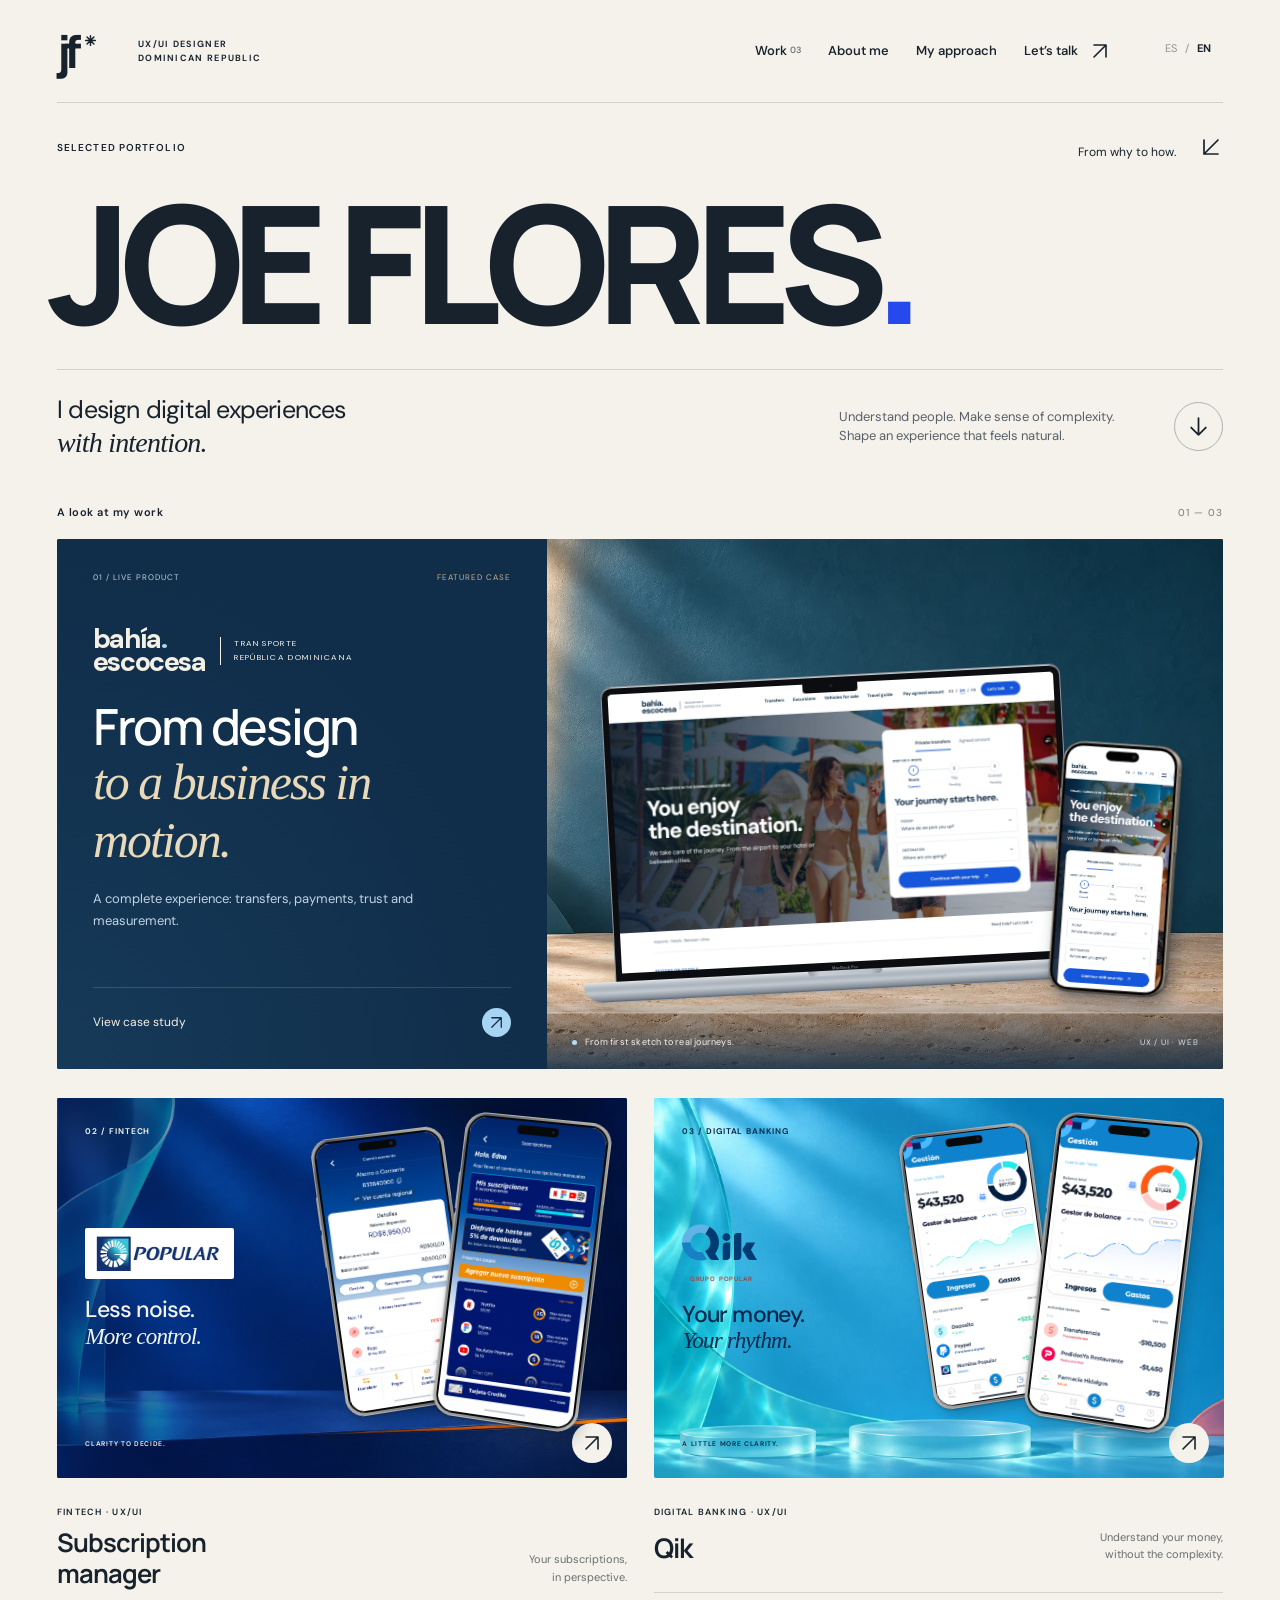
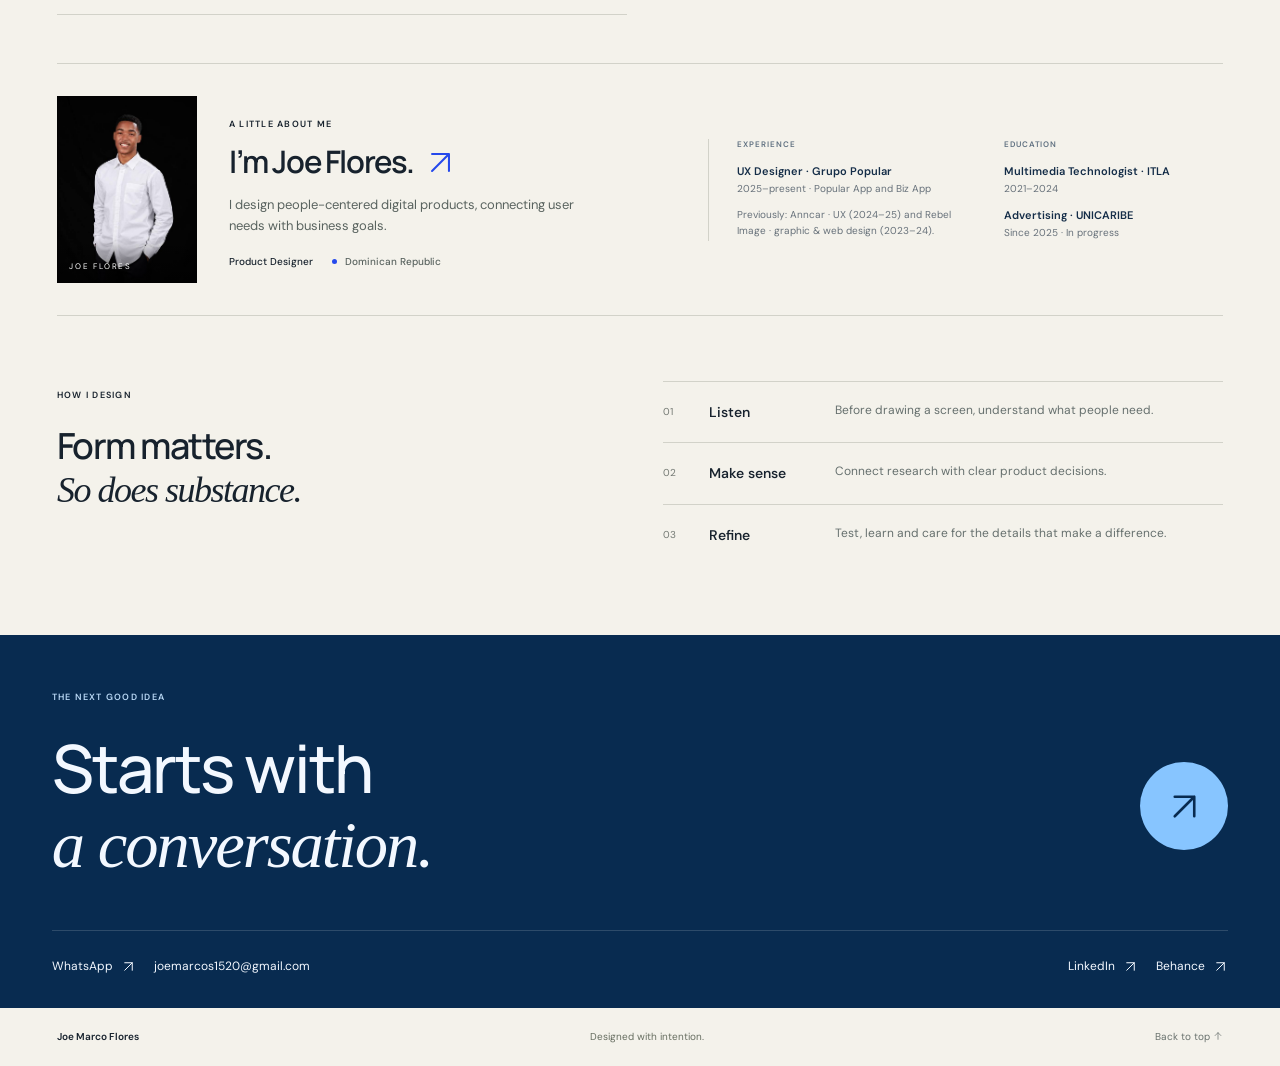
==== commit 9a0b4505: "Publish refreshed Bahia covers and results" ====
--- a/index.html
+++ b/index.html
@@ -1 +1 @@
-<!DOCTYPE html><!--RklWdCfsMR1nnt7pIHAbQ--><html lang="es"><head><meta charSet="utf-8"/><meta name="viewport" content="width=device-width, initial-scale=1"/><link rel="preload" as="image" href="/assets/bahia-editorial-scene-v2.webp"/><link rel="preload" as="image" href="/brands/banco-popular.png"/><link rel="preload" as="image" href="/brands/qik.svg"/><link rel="stylesheet" href="/_next/static/css/b56b23ca45e11f34.css" data-precedence="next"/><link rel="stylesheet" href="/_next/static/css/22aca18f364b1f8f.css" data-precedence="next"/><link rel="stylesheet" href="/_next/static/css/583351325423a382.css" data-precedence="next"/><link rel="stylesheet" href="/_next/static/css/00e01549c9c3ddf6.css" data-precedence="next"/><link rel="preload" as="script" fetchPriority="low" href="/_next/static/chunks/webpack-3f666a19412456af.js"/><script src="/_next/static/chunks/4bd1b696-c023c6e3521b1417.js" async=""></script><script src="/_next/static/chunks/255-0e5ac6cd71b0e266.js" async=""></script><script src="/_next/static/chunks/main-app-debdf4bf63d4c875.js" async=""></script><script src="/_next/static/chunks/app/layout-121a145ad24edab0.js" async=""></script><script src="/_next/static/chunks/736-1e935b1d6768a7b4.js" async=""></script><script src="/_next/static/chunks/app/page-3114b166fa357b07.js" async=""></script><title>Joe Flores — Product Designer · UX/UI</title><meta name="description" content="Diseño experiencias digitales con intención. Portafolio de producto y UX/UI de Joe Flores."/><meta name="robots" content="noindex, nofollow"/><link rel="canonical" href="https://joefloresxv.github.io/"/><meta property="og:title" content="Joe Flores — Product Designer · UX/UI"/><meta property="og:description" content="Diseño experiencias digitales con intención. Portafolio de producto y UX/UI de Joe Flores."/><meta property="og:url" content="https://joefloresxv.github.io/"/><meta property="og:site_name" content="Joe Flores"/><meta property="og:locale" content="es_DO"/><meta property="og:image" content="https://joefloresxv.github.io/social/joe-flores-logo-v1.png"/><meta property="og:image:width" content="1200"/><meta property="og:image:height" content="630"/><meta property="og:image:type" content="image/png"/><meta property="og:image:alt" content="Logo de Joe Flores — Product Designer · UX/UI"/><meta property="og:type" content="website"/><meta name="twitter:card" content="summary_large_image"/><meta name="twitter:title" content="Joe Flores — Product Designer · UX/UI"/><meta name="twitter:description" content="Diseño experiencias digitales con intención. Portafolio de producto y UX/UI de Joe Flores."/><meta name="twitter:image" content="https://joefloresxv.github.io/social/joe-flores-logo-v1.png"/><meta name="twitter:image:alt" content="Logo de Joe Flores — Product Designer · UX/UI"/><link rel="icon" href="/icon.svg?3f136c70be4e0a93" type="image/svg+xml" sizes="any"/><script src="/_next/static/chunks/polyfills-42372ed130431b0a.js" noModule=""></script></head><body><div hidden=""><!--$--><!--/$--></div><div class="jf-page" lang="es"><header class="jf-header"><a href="#inicio" class="jf-wordmark" aria-label="Joe Flores, inicio">jf<span><svg data-portfolio-icon="asterisk" aria-hidden="true" focusable="false" width="1em" height="1em" viewBox="0 0 24 24" fill="none" stroke="currentColor" stroke-width="2.7" stroke-linecap="round" stroke-linejoin="round" style="display:inline-block;vertical-align:-.12em;flex-shrink:0;pointer-events:none"><path d="M12 3v18M3 12h18M5.64 5.64l12.72 12.72M5.64 18.36 18.36 5.64"></path></svg></span></a><span class="jf-header-caption">UX/UI DESIGNER<br/>REPÚBLICA DOMINICANA</span><nav id="jf-navigation" class="jf-nav" aria-label="Navegación principal"><a href="#projects">Proyectos<!-- --> <span>03</span></a><a href="#sobre-mi">Sobre mí</a><a href="#enfoque">Mi enfoque</a><a href="mailto:joemarcos1520@gmail.com">Hablemos<!-- --> <svg width="24" height="24" viewBox="0 0 24 24" fill="none" aria-hidden="true"><path d="M6 18 18 6M6 6h12v12" stroke="currentColor" stroke-width="1.6" stroke-linecap="round" stroke-linejoin="round"></path></svg></a></nav><button class="jf-lang" aria-label="Switch to English"><span class="jf-active">ES</span><span class="jf-lang-divider">/</span><span class="">EN</span></button><button class="jf-menu" aria-controls="jf-navigation" aria-expanded="false" aria-label="Abrir o cerrar menú"><svg data-portfolio-icon="menu" aria-hidden="true" focusable="false" width="1em" height="1em" viewBox="0 0 24 24" fill="none" stroke="currentColor" stroke-width="1.7" stroke-linecap="round" stroke-linejoin="round" style="display:inline-block;vertical-align:-.12em;flex-shrink:0;pointer-events:none"><path d="M4 6h16M4 12h16M4 18h16"></path></svg></button></header><main><section class="jf-intro" id="inicio"><div class="jf-intro-top"><span>PORTAFOLIO SELECCIONADO</span><span class="jf-intro-note">Del porqué al cómo.<!-- --> <span><svg data-portfolio-icon="arrow-down-left" aria-hidden="true" focusable="false" width="1em" height="1em" viewBox="0 0 24 24" fill="none" stroke="currentColor" stroke-width="1.7" stroke-linecap="round" stroke-linejoin="round" style="display:inline-block;vertical-align:-.12em;flex-shrink:0;pointer-events:none"><path d="M19 5 5 19M5 5v14h14"></path></svg></span></span></div><h1>JOE FLORES<span class="jf-name-dot">.</span></h1><div class="jf-intro-bottom"><p>Diseño experiencias digitales<br/><em>con intención.</em></p><p class="jf-intro-description">Entender a las personas. Ordenar lo complejo. Darle forma a una experiencia que se sienta natural.</p><a href="#projects" class="jf-down" aria-label="Ver proyectos"><svg data-portfolio-icon="arrow-down" aria-hidden="true" focusable="false" width="1em" height="1em" viewBox="0 0 24 24" fill="none" stroke="currentColor" stroke-width="1.7" stroke-linecap="round" stroke-linejoin="round" style="display:inline-block;vertical-align:-.12em;flex-shrink:0;pointer-events:none"><path d="M12 4v16m-7-7 7 7 7-7"></path></svg></a></div></section><section class="jf-work" id="projects" aria-label="Proyectos seleccionados"><div class="jf-section-line"><h2>Una mirada a mi trabajo</h2><span>01 — 03</span></div><a class="jf-feature jf-feature-bahia" id="bahia-cover" href="/proyectos/bahia/"><div class="jf-feature-copy"><div class="jf-project-kicker"><span>01 / <!-- -->PRODUCTO EN PRODUCCIÓN</span><span>CASO DESTACADO</span></div><div class="jf-feature-story"><span class="project-brand project-brand-bahia jf-bahia-feature-brand" role="img" aria-label="Bahía Escocesa"><svg aria-hidden="true" width="61" height="27" viewBox="0 0 61 27" fill="none"><path d="M4.13352 10.2285C3.78248 10.2285 3.47093 10.1846 3.19887 10.0969C2.93559 10.0091 2.70302 9.89065 2.50117 9.74145C2.29932 9.58349 2.12819 9.40797 1.98777 9.21489L1.79031 10.0706H0.223789V0.592428H2.00094V4.30469C2.21156 3.98876 2.4924 3.73425 2.84344 3.54118C3.19448 3.33933 3.62012 3.23841 4.12035 3.23841C4.73468 3.23841 5.27879 3.39199 5.7527 3.69915C6.2266 3.99753 6.59959 4.41001 6.87164 4.93657C7.15248 5.45436 7.29289 6.05113 7.29289 6.72688C7.29289 7.39386 7.15687 7.99502 6.88481 8.53036C6.61275 9.05692 6.23977 9.47379 5.76586 9.78095C5.29196 10.0793 4.74784 10.2285 4.13352 10.2285ZM3.71227 8.67517C4.05453 8.67517 4.35731 8.59618 4.62059 8.43821C4.89265 8.27147 5.10327 8.04329 5.25246 7.75368C5.40166 7.46407 5.47625 7.12619 5.47625 6.74005C5.47625 6.3539 5.40166 6.01602 5.25246 5.72641C5.10327 5.42803 4.89265 5.19546 4.62059 5.02872C4.35731 4.86197 4.05453 4.7786 3.71227 4.7786C3.37 4.7786 3.06284 4.86197 2.79078 5.02872C2.5275 5.19546 2.32126 5.42364 2.17207 5.71325C2.02288 6.00286 1.94828 6.34513 1.94828 6.74005C1.94828 7.11742 2.02288 7.4553 2.17207 7.75368C2.32126 8.04329 2.5275 8.27147 2.79078 8.43821C3.06284 8.59618 3.37 8.67517 3.71227 8.67517ZM11.0617 10.2285C10.5176 10.2285 10.0656 10.1408 9.70583 9.96524C9.34601 9.78095 9.07834 9.53522 8.90282 9.22806C8.7273 8.92089 8.63954 8.58302 8.63954 8.21442C8.63954 7.80195 8.74485 7.44213 8.95547 7.13497C9.1661 6.82781 9.47765 6.58647 9.89012 6.41095C10.3114 6.23542 10.8379 6.14766 11.4698 6.14766H13.089C13.089 5.81417 13.0495 5.54212 12.9705 5.33149C12.8915 5.11209 12.7599 4.94973 12.5756 4.84442C12.3913 4.73033 12.1456 4.67329 11.8384 4.67329C11.5049 4.67329 11.2241 4.74789 10.9959 4.89708C10.7677 5.03749 10.6273 5.25251 10.5747 5.54212H8.85016C8.89404 5.06821 9.04762 4.66012 9.3109 4.31786C9.57419 3.97559 9.92523 3.71231 10.364 3.52802C10.8028 3.33494 11.2943 3.23841 11.8384 3.23841C12.4703 3.23841 13.01 3.34372 13.4576 3.55434C13.9139 3.75619 14.2606 4.05897 14.4975 4.46266C14.7433 4.85759 14.8661 5.34027 14.8661 5.91071V10.0706H13.3786L13.1811 9.05692C13.0846 9.22367 12.9705 9.38164 12.8389 9.53083C12.7072 9.67125 12.5537 9.79411 12.3781 9.89942C12.2026 10.0047 12.0051 10.0837 11.7857 10.1364C11.5663 10.1978 11.325 10.2285 11.0617 10.2285ZM11.483 8.85946C11.7112 8.85946 11.913 8.81997 12.0885 8.74099C12.2728 8.65323 12.4264 8.53475 12.5493 8.38556C12.6809 8.23636 12.7862 8.06962 12.8652 7.88532C12.9442 7.69225 12.9968 7.48601 13.0232 7.26661V7.24028H11.6673C11.404 7.24028 11.1846 7.27539 11.0091 7.34559C10.8423 7.4158 10.7195 7.51234 10.6405 7.6352C10.5615 7.75807 10.522 7.89849 10.522 8.05645C10.522 8.23198 10.5615 8.38117 10.6405 8.50403C10.7195 8.61812 10.8292 8.70588 10.9696 8.76731C11.1188 8.82875 11.2899 8.85946 11.483 8.85946ZM16.576 10.0706V0.592428H18.3532V4.37052C18.5638 4.02825 18.8534 3.75619 19.222 3.55434C19.5906 3.34372 20.0119 3.23841 20.4858 3.23841C21.0474 3.23841 21.5169 3.35249 21.8943 3.58067C22.2717 3.80007 22.5569 4.12917 22.75 4.56798C22.943 5.00678 23.0396 5.54651 23.0396 6.18716V10.0706H21.2756V6.35829C21.2756 5.83173 21.1615 5.42803 20.9333 5.1472C20.7052 4.86636 20.3585 4.72595 19.8934 4.72595C19.6038 4.72595 19.3405 4.79615 19.1035 4.93657C18.8666 5.07699 18.6823 5.27884 18.5506 5.54212C18.419 5.8054 18.3532 6.12134 18.3532 6.48993V10.0706H16.576ZM24.7393 10.0706V3.39637H26.5164V10.0706H24.7393ZM24.2917 2.83032L24.0548 1.68505L26.885 4.4584e-05L27.1878 1.32962L24.2917 2.83032ZM30.4864 10.2285C29.9423 10.2285 29.4904 10.1408 29.1305 9.96524C28.7707 9.78095 28.5031 9.53522 28.3275 9.22806C28.152 8.92089 28.0642 8.58302 28.0642 8.21442C28.0642 7.80195 28.1696 7.44213 28.3802 7.13497C28.5908 6.82781 28.9024 6.58647 29.3148 6.41095C29.7361 6.23542 30.2626 6.14766 30.8945 6.14766H32.5137C32.5137 5.81417 32.4742 5.54212 32.3952 5.33149C32.3162 5.11209 32.1846 4.94973 32.0003 4.84442C31.816 4.73033 31.5703 4.67329 31.2631 4.67329C30.9296 4.67329 30.6488 4.74789 30.4206 4.89708C30.1924 5.03749 30.052 5.25251 29.9994 5.54212H28.2749C28.3188 5.06821 28.4723 4.66012 28.7356 4.31786C28.9989 3.97559 29.3499 3.71231 29.7887 3.52802C30.2275 3.33494 30.719 3.23841 31.2631 3.23841C31.895 3.23841 32.4347 3.34372 32.8823 3.55434C33.3387 3.75619 33.6853 4.05897 33.9223 4.46266C34.168 4.85759 34.2909 5.34027 34.2909 5.91071V10.0706H32.8033L32.6059 9.05692C32.5093 9.22367 32.3952 9.38164 32.2636 9.53083C32.1319 9.67125 31.9784 9.79411 31.8028 9.89942C31.6273 10.0047 31.4299 10.0837 31.2105 10.1364C30.9911 10.1978 30.7497 10.2285 30.4864 10.2285ZM30.9077 8.85946C31.1359 8.85946 31.3377 8.81997 31.5132 8.74099C31.6975 8.65323 31.8511 8.53475 31.974 8.38556C32.1056 8.23636 32.2109 8.06962 32.2899 7.88532C32.3689 7.69225 32.4216 7.48601 32.4479 7.26661V7.24028H31.092C30.8287 7.24028 30.6093 7.27539 30.4338 7.34559C30.267 7.4158 30.1442 7.51234 30.0652 7.6352C29.9862 7.75807 29.9467 7.89849 29.9467 8.05645C29.9467 8.23198 29.9862 8.38117 30.0652 8.50403C30.1442 8.61812 30.2539 8.70588 30.3943 8.76731C30.5435 8.82875 30.7146 8.85946 30.9077 8.85946ZM36.8037 10.1364C36.479 10.1364 36.2114 10.0398 36.0007 9.84677C35.7989 9.64492 35.698 9.39919 35.698 9.10958C35.698 8.81997 35.7989 8.57863 36.0007 8.38556C36.2114 8.18371 36.479 8.08278 36.8037 8.08278C37.1285 8.08278 37.3917 8.18371 37.5936 8.38556C37.7954 8.57863 37.8964 8.81997 37.8964 9.10958C37.8964 9.39919 37.7954 9.64492 37.5936 9.84677C37.3917 10.0398 37.1285 10.1364 36.8037 10.1364ZM3.39633 26.2285C2.72935 26.2285 2.14136 26.0837 1.63234 25.7941C1.12333 25.5045 0.724024 25.1008 0.434415 24.583C0.144805 24.0652 2.48227e-07 23.4685 2.48227e-07 22.7927C2.48227e-07 22.0994 0.140417 21.4851 0.42125 20.9497C0.71086 20.4144 1.11017 19.9975 1.61918 19.6991C2.12819 19.392 2.72057 19.2384 3.39633 19.2384C4.05453 19.2384 4.62936 19.3832 5.12082 19.6728C5.61228 19.9537 5.99404 20.3442 6.2661 20.8444C6.53815 21.3447 6.67418 21.9107 6.67418 22.5426C6.67418 22.6303 6.66979 22.7269 6.66102 22.8322C6.66102 22.9375 6.65224 23.0472 6.63469 23.1613H1.27691V22.0818H4.87071C4.85315 21.643 4.70396 21.3008 4.42313 21.055C4.15107 20.8005 3.8088 20.6733 3.39633 20.6733C3.09794 20.6733 2.8215 20.7435 2.56699 20.8839C2.32126 21.0243 2.1238 21.235 1.97461 21.5158C1.82542 21.7966 1.75082 22.1564 1.75082 22.5952V22.977C1.75082 23.3456 1.81664 23.6659 1.94828 23.938C2.0887 24.2013 2.28177 24.4075 2.5275 24.5567C2.77323 24.7059 3.05406 24.7805 3.37 24.7805C3.71227 24.7805 3.98432 24.7147 4.18617 24.583C4.3968 24.4426 4.55916 24.2627 4.67324 24.0433H6.47672C6.35386 24.4558 6.14762 24.8287 5.85801 25.1622C5.5684 25.4869 5.21297 25.7458 4.79172 25.9389C4.37925 26.132 3.91412 26.2285 3.39633 26.2285ZM10.8414 26.2285C10.2183 26.2285 9.68299 26.132 9.23542 25.9389C8.79661 25.7458 8.45435 25.4782 8.20862 25.1359C7.96289 24.7936 7.81808 24.4075 7.7742 23.9775H9.55135C9.58646 24.1354 9.65228 24.2846 9.74881 24.425C9.85413 24.5567 9.99454 24.6664 10.1701 24.7541C10.3544 24.8331 10.5694 24.8726 10.8151 24.8726C11.0521 24.8726 11.2451 24.8419 11.3943 24.7805C11.5523 24.7103 11.6664 24.6181 11.7366 24.504C11.8156 24.3899 11.8551 24.2671 11.8551 24.1354C11.8551 23.9424 11.8024 23.7976 11.6971 23.701C11.5918 23.5957 11.4382 23.5123 11.2364 23.4509C11.0345 23.3895 10.7888 23.3324 10.4992 23.2798C10.1657 23.2096 9.84535 23.1306 9.53819 23.0428C9.23103 22.9463 8.95897 22.8278 8.72202 22.6874C8.48506 22.5382 8.29638 22.3539 8.15596 22.1345C8.02432 21.9063 7.9585 21.6299 7.9585 21.3052C7.9585 20.9102 8.06381 20.5592 8.27444 20.252C8.49384 19.9361 8.80539 19.6904 9.20909 19.5149C9.61279 19.3306 10.0999 19.2384 10.6703 19.2384C11.4777 19.2384 12.114 19.4183 12.5791 19.7781C13.053 20.138 13.3294 20.6294 13.4084 21.2525H11.7366C11.6927 21.0507 11.5786 20.8927 11.3943 20.7786C11.21 20.6645 10.9643 20.6075 10.6571 20.6075C10.3412 20.6075 10.0999 20.6645 9.93311 20.7786C9.76637 20.8927 9.68299 21.0419 9.68299 21.2262C9.68299 21.349 9.73126 21.4587 9.8278 21.5553C9.93311 21.6518 10.0867 21.7352 10.2885 21.8054C10.4904 21.8756 10.7449 21.9414 11.0521 22.0029C11.5786 22.1082 12.035 22.231 12.4211 22.3715C12.8073 22.5031 13.1057 22.6962 13.3163 22.9507C13.5357 23.2052 13.6454 23.5694 13.6454 24.0433C13.6454 24.4733 13.5313 24.8551 13.3031 25.1886C13.0749 25.5133 12.7502 25.7678 12.329 25.9521C11.9077 26.1364 11.4119 26.2285 10.8414 26.2285ZM18.3608 26.2285C17.6938 26.2285 17.1014 26.0793 16.5836 25.7809C16.0746 25.4826 15.6709 25.0745 15.3725 24.5567C15.0829 24.0301 14.9381 23.4334 14.9381 22.7664C14.9381 22.0731 15.0829 21.4631 15.3725 20.9366C15.6709 20.4012 16.0746 19.9844 16.5836 19.686C17.1014 19.3876 17.6938 19.2384 18.3608 19.2384C19.2121 19.2384 19.9273 19.4622 20.5065 19.9098C21.0858 20.3486 21.4543 20.9629 21.6123 21.7527H19.7299C19.6509 21.4456 19.4885 21.2042 19.2428 21.0287C18.9971 20.8444 18.6987 20.7523 18.3476 20.7523C18.0405 20.7523 17.764 20.8313 17.5183 20.9892C17.2813 21.1472 17.0927 21.3754 16.9522 21.6738C16.8206 21.9634 16.7548 22.3144 16.7548 22.7269C16.7548 23.034 16.7943 23.3105 16.8732 23.5562C16.9522 23.8019 17.0619 24.0126 17.2024 24.1881C17.3428 24.3548 17.5095 24.4865 17.7026 24.583C17.8957 24.6708 18.1107 24.7147 18.3476 24.7147C18.5846 24.7147 18.7952 24.6752 18.9795 24.5962C19.1638 24.5172 19.3218 24.4031 19.4534 24.2539C19.585 24.1047 19.6772 23.9248 19.7299 23.7142H21.6123C21.4543 24.4777 21.0858 25.0876 20.5065 25.544C19.9273 26.0003 19.2121 26.2285 18.3608 26.2285ZM26.304 26.2285C25.6633 26.2285 25.0885 26.0793 24.5795 25.7809C24.0792 25.4826 23.6799 25.0701 23.3815 24.5435C23.0919 24.017 22.9471 23.4158 22.9471 22.74C22.9471 22.0467 23.0919 21.4368 23.3815 20.9102C23.6799 20.3837 24.0836 19.9756 24.5926 19.686C25.1016 19.3876 25.6721 19.2384 26.304 19.2384C26.9534 19.2384 27.5282 19.3876 28.0285 19.686C28.5375 19.9756 28.9368 20.3837 29.2264 20.9102C29.516 21.4368 29.6608 22.0467 29.6608 22.74C29.6608 23.4246 29.516 24.0301 29.2264 24.5567C28.9368 25.0745 28.5375 25.4826 28.0285 25.7809C27.5194 26.0793 26.9446 26.2285 26.304 26.2285ZM26.304 24.6883C26.6024 24.6883 26.8656 24.6181 27.0938 24.4777C27.322 24.3285 27.5063 24.1091 27.6467 23.8195C27.7871 23.5211 27.8573 23.1569 27.8573 22.7269C27.8573 22.2969 27.7871 21.937 27.6467 21.6474C27.5151 21.349 27.3308 21.1296 27.0938 20.9892C26.8656 20.84 26.6067 20.7654 26.3171 20.7654C26.0275 20.7654 25.7642 20.84 25.5273 20.9892C25.2903 21.1296 25.1016 21.349 24.9612 21.6474C24.8296 21.937 24.7638 22.2969 24.7638 22.7269C24.7638 23.1569 24.8296 23.5211 24.9612 23.8195C25.1016 24.1091 25.2859 24.3285 25.5141 24.4777C25.7511 24.6181 26.0144 24.6883 26.304 24.6883ZM34.4174 26.2285C33.7504 26.2285 33.158 26.0793 32.6402 25.7809C32.1312 25.4826 31.7275 25.0745 31.4291 24.5567C31.1395 24.0301 30.9947 23.4334 30.9947 22.7664C30.9947 22.0731 31.1395 21.4631 31.4291 20.9366C31.7275 20.4012 32.1312 19.9844 32.6402 19.686C33.158 19.3876 33.7504 19.2384 34.4174 19.2384C35.2686 19.2384 35.9839 19.4622 36.5631 19.9098C37.1423 20.3486 37.5109 20.9629 37.6689 21.7527H35.7864C35.7074 21.4456 35.5451 21.2042 35.2993 21.0287C35.0536 20.8444 34.7552 20.7523 34.4042 20.7523C34.097 20.7523 33.8206 20.8313 33.5749 20.9892C33.3379 21.1472 33.1492 21.3754 33.0088 21.6738C32.8772 21.9634 32.8113 22.3144 32.8113 22.7269C32.8113 23.034 32.8508 23.3105 32.9298 23.5562C33.0088 23.8019 33.1185 24.0126 33.2589 24.1881C33.3993 24.3548 33.5661 24.4865 33.7591 24.583C33.9522 24.6708 34.1672 24.7147 34.4042 24.7147C34.6411 24.7147 34.8518 24.6752 35.0361 24.5962C35.2204 24.5172 35.3783 24.4031 35.51 24.2539C35.6416 24.1047 35.7338 23.9248 35.7864 23.7142H37.6689C37.5109 24.4777 37.1423 25.0876 36.5631 25.544C35.9839 26.0003 35.2686 26.2285 34.4174 26.2285ZM42.4 26.2285C41.733 26.2285 41.145 26.0837 40.636 25.7941C40.127 25.5045 39.7277 25.1008 39.4381 24.583C39.1485 24.0652 39.0037 23.4685 39.0037 22.7927C39.0037 22.0994 39.1441 21.4851 39.4249 20.9497C39.7146 20.4144 40.1139 19.9975 40.6229 19.6991C41.1319 19.392 41.7243 19.2384 42.4 19.2384C43.0582 19.2384 43.6331 19.3832 44.1245 19.6728C44.616 19.9537 44.9977 20.3442 45.2698 20.8444C45.5418 21.3447 45.6779 21.9107 45.6779 22.5426C45.6779 22.6303 45.6735 22.7269 45.6647 22.8322C45.6647 22.9375 45.6559 23.0472 45.6384 23.1613H40.2806V22.0818H43.8744C43.8568 21.643 43.7077 21.3008 43.4268 21.055C43.1548 20.8005 42.8125 20.6733 42.4 20.6733C42.1016 20.6733 41.8252 20.7435 41.5707 20.8839C41.325 21.0243 41.1275 21.235 40.9783 21.5158C40.8291 21.7966 40.7545 22.1564 40.7545 22.5952V22.977C40.7545 23.3456 40.8203 23.6659 40.952 23.938C41.0924 24.2013 41.2855 24.4075 41.5312 24.5567C41.7769 24.7059 42.0578 24.7805 42.3737 24.7805C42.716 24.7805 42.988 24.7147 43.1899 24.583C43.4005 24.4426 43.5628 24.2627 43.6769 24.0433H45.4804C45.3575 24.4558 45.1513 24.8287 44.8617 25.1622C44.5721 25.4869 44.2167 25.7458 43.7954 25.9389C43.3829 26.132 42.9178 26.2285 42.4 26.2285ZM49.8451 26.2285C49.222 26.2285 48.6867 26.132 48.2391 25.9389C47.8003 25.7458 47.458 25.4782 47.2123 25.1359C46.9666 24.7936 46.8218 24.4075 46.7779 23.9775H48.555C48.5901 24.1354 48.656 24.2846 48.7525 24.425C48.8578 24.5567 48.9982 24.6664 49.1738 24.7541C49.3581 24.8331 49.5731 24.8726 49.8188 24.8726C50.0557 24.8726 50.2488 24.8419 50.398 24.7805C50.556 24.7103 50.6701 24.6181 50.7403 24.504C50.8193 24.3899 50.8588 24.2671 50.8588 24.1354C50.8588 23.9424 50.8061 23.7976 50.7008 23.701C50.5955 23.5957 50.4419 23.5123 50.24 23.4509C50.0382 23.3895 49.7925 23.3324 49.5029 23.2798C49.1694 23.2096 48.849 23.1306 48.5419 23.0428C48.2347 22.9463 47.9627 22.8278 47.7257 22.6874C47.4888 22.5382 47.3001 22.3539 47.1597 22.1345C47.028 21.9063 46.9622 21.6299 46.9622 21.3052C46.9622 20.9102 47.0675 20.5592 47.2781 20.252C47.4975 19.9361 47.8091 19.6904 48.2128 19.5149C48.6165 19.3306 49.1035 19.2384 49.674 19.2384C50.4814 19.2384 51.1176 19.4183 51.5828 19.7781C52.0567 20.138 52.3331 20.6294 52.4121 21.2525H50.7403C50.6964 21.0507 50.5823 20.8927 50.398 20.7786C50.2137 20.6645 49.968 20.6075 49.6608 20.6075C49.3449 20.6075 49.1035 20.6645 48.9368 20.7786C48.7701 20.8927 48.6867 21.0419 48.6867 21.2262C48.6867 21.349 48.735 21.4587 48.8315 21.5553C48.9368 21.6518 49.0904 21.7352 49.2922 21.8054C49.4941 21.8756 49.7486 21.9414 50.0557 22.0029C50.5823 22.1082 51.0387 22.231 51.4248 22.3715C51.811 22.5031 52.1093 22.6962 52.32 22.9507C52.5394 23.2052 52.6491 23.5694 52.6491 24.0433C52.6491 24.4733 52.535 24.8551 52.3068 25.1886C52.0786 25.5133 51.7539 25.7678 51.3327 25.9521C50.9114 26.1364 50.4156 26.2285 49.8451 26.2285ZM56.3903 26.2285C55.8462 26.2285 55.3943 26.1408 55.0344 25.9652C54.6746 25.7809 54.407 25.5352 54.2314 25.2281C54.0559 24.9209 53.9682 24.583 53.9682 24.2144C53.9682 23.8019 54.0735 23.4421 54.2841 23.135C54.4947 22.8278 54.8063 22.5865 55.2187 22.4109C55.64 22.2354 56.1665 22.1477 56.7984 22.1477H58.4176C58.4176 21.8142 58.3781 21.5421 58.2991 21.3315C58.2201 21.1121 58.0885 20.9497 57.9042 20.8444C57.7199 20.7303 57.4742 20.6733 57.167 20.6733C56.8335 20.6733 56.5527 20.7479 56.3245 20.8971C56.0963 21.0375 55.9559 21.2525 55.9033 21.5421H54.1788C54.2227 21.0682 54.3762 20.6601 54.6395 20.3179C54.9028 19.9756 55.2538 19.7123 55.6926 19.528C56.1314 19.3349 56.6229 19.2384 57.167 19.2384C57.7989 19.2384 58.3386 19.3437 58.7862 19.5543C59.2426 19.7562 59.5892 20.059 59.8262 20.4627C60.0719 20.8576 60.1948 21.3403 60.1948 21.9107V26.0706H58.7072L58.5098 25.0569C58.4132 25.2237 58.2991 25.3816 58.1675 25.5308C58.0358 25.6712 57.8823 25.7941 57.7067 25.8994C57.5312 26.0047 57.3338 26.0837 57.1144 26.1364C56.895 26.1978 56.6536 26.2285 56.3903 26.2285ZM56.8116 24.8595C57.0398 24.8595 57.2416 24.82 57.4171 24.741C57.6014 24.6532 57.755 24.5347 57.8779 24.3856C58.0095 24.2364 58.1148 24.0696 58.1938 23.8853C58.2728 23.6922 58.3255 23.486 58.3518 23.2666V23.2403H56.9959C56.7326 23.2403 56.5132 23.2754 56.3377 23.3456C56.1709 23.4158 56.0481 23.5123 55.9691 23.6352C55.8901 23.7581 55.8506 23.8985 55.8506 24.0565C55.8506 24.232 55.8901 24.3812 55.9691 24.504C56.0481 24.6181 56.1578 24.7059 56.2982 24.7673C56.4474 24.8287 56.6185 24.8595 56.8116 24.8595Z" fill="#102D49"></path></svg><span>TRANSPORTE TURÍSTICO</span></span><h3>Del diseño<br/><em>a un negocio en marcha.</em></h3><p class="jf-feature-description">Una experiencia completa: traslados, pagos, confianza y medición.</p></div><div class="jf-feature-link"><span>Ver el caso</span><svg width="24" height="24" viewBox="0 0 24 24" fill="none" aria-hidden="true"><path d="M6 18 18 6M6 6h12v12" stroke="currentColor" stroke-width="1.6" stroke-linecap="round" stroke-linejoin="round"></path></svg></div></div><div class="jf-feature-art jf-bahia-feature-art"><img class="jf-cover-photo jf-scene-background" src="/assets/bahia-editorial-scene-v2.webp" width="1586" height="992" alt=""/><div class="device-macbook jf-bahia-feature-mac" data-device="macbook"><div class="device-macbook-lid"><div class="device-macbook-screen"><img src="/assets/bahia-desktop-v2.webp" alt="Sitio de Bahía Escocesa en producción, presentado en un MacBook Pro." width="1897" height="1186" loading="lazy" data-original-screen="true"/></div><span class="device-macbook-camera" aria-hidden="true"><i></i></span><span class="device-macbook-name" aria-hidden="true">MacBook Pro</span></div><div class="device-macbook-base" aria-hidden="true"><span></span></div></div><div class="device-iphone jf-bahia-feature-phone" data-device="iphone"><div class="device-iphone-body"><div class="device-iphone-screen"><img src="/assets/bahia-mobile-v2.webp" alt="Experiencia móvil real de Bahía Escocesa, presentada en un iPhone." width="390" height="844" loading="lazy" data-original-screen="true"/></div><span class="device-iphone-island" aria-hidden="true"><i></i></span></div><span class="device-iphone-buttons" aria-hidden="true"></span></div><div class="jf-art-label"><span class="jf-bahia-live-dot"></span>Del primer boceto al viaje real.<span class="jf-cover-type">UX / UI · WEB</span></div></div></a><div class="jf-secondary-grid"><a class="jf-project jf-popular" id="popular-cover" href="/proyectos/gestor/"><div class="jf-project-image"><img class="jf-scene-background" src="/assets/gestor-editorial-scene-v2.webp" width="1536" height="1024" loading="lazy" alt=""/><div class="device-iphone jf-real-device jf-popular-back" data-device="iphone"><div class="device-iphone-body"><div class="device-iphone-screen"><img src="/assets/gestor-cuenta-real.png" alt="Pantalla original del portafolio: cuenta corriente." width="430" height="932" loading="lazy" data-original-screen="true"/></div><span class="device-iphone-island" aria-hidden="true"><i></i></span></div><span class="device-iphone-buttons" aria-hidden="true"></span></div><div class="device-iphone jf-real-device jf-popular-front" data-device="iphone"><div class="device-iphone-body"><div class="device-iphone-screen"><img src="/assets/gestor-suscripciones-real.png" alt="Pantalla original del portafolio: mis suscripciones y próximos pagos." width="430" height="932" loading="lazy" data-original-screen="true"/></div><span class="device-iphone-island" aria-hidden="true"><i></i></span></div><span class="device-iphone-buttons" aria-hidden="true"></span></div><div class="jf-cover-editorial jf-popular-editorial"><span class="jf-cover-index">02 / FINTECH</span><div><span class="project-brand project-brand-popular "><img src="/brands/banco-popular.png" width="300" height="81" alt="Banco Popular"/></span><p>Menos ruido.<br/><em>Más control.</em></p></div><span class="jf-cover-footnote">CLARIDAD PARA DECIDIR.</span></div><span class="jf-project-arrow"><svg width="24" height="24" viewBox="0 0 24 24" fill="none" aria-hidden="true"><path d="M6 18 18 6M6 6h12v12" stroke="currentColor" stroke-width="1.6" stroke-linecap="round" stroke-linejoin="round"></path></svg></span></div><div class="jf-project-caption"><div><span class="jf-small-label">FINTECH · UX/UI</span><h3>Gestor de suscripciones</h3></div><p>Tus suscripciones,<br/>en perspectiva.</p></div></a><a class="jf-project jf-qik" id="qik-cover" href="/proyectos/qik/"><div class="jf-project-image"><img class="jf-scene-background" src="/assets/qik-editorial-scene-v2.webp" width="1536" height="1024" loading="lazy" alt=""/><div class="device-iphone jf-real-device jf-qik-back" data-device="iphone"><div class="device-iphone-body"><div class="device-iphone-screen"><img src="/assets/qik-ingresos-real.png" alt="Pantalla original Qik del portafolio: gestión de ingresos." width="402" height="874" loading="lazy" data-original-screen="true"/></div><span class="device-iphone-island" aria-hidden="true"><i></i></span></div><span class="device-iphone-buttons" aria-hidden="true"></span></div><div class="device-iphone jf-real-device jf-qik-front" data-device="iphone"><div class="device-iphone-body"><div class="device-iphone-screen"><img src="/assets/qik-gastos-real.png" alt="Pantalla original Qik del portafolio: gestión de gastos." width="402" height="874" loading="lazy" data-original-screen="true"/></div><span class="device-iphone-island" aria-hidden="true"><i></i></span></div><span class="device-iphone-buttons" aria-hidden="true"></span></div><div class="jf-cover-editorial jf-qik-editorial"><span class="jf-cover-index">03 / <!-- -->BANCA DIGITAL</span><div><span class="project-brand project-brand-qik jf-qik-logotype"><img src="/brands/qik.svg" width="75" height="38" alt="Qik"/><span>GRUPO POPULAR</span></span><p>Tu dinero.<br/><em>A tu ritmo.</em></p></div><span class="jf-cover-footnote">UN POCO MÁS DE CLARIDAD.</span></div><span class="jf-project-arrow"><svg width="24" height="24" viewBox="0 0 24 24" fill="none" aria-hidden="true"><path d="M6 18 18 6M6 6h12v12" stroke="currentColor" stroke-width="1.6" stroke-linecap="round" stroke-linejoin="round"></path></svg></span></div><div class="jf-project-caption"><div><span class="jf-small-label">BANCA DIGITAL · UX/UI</span><h3>Qik</h3></div><p>Entender tu dinero,<br/>sin complicaciones.</p></div></a></div></section><section class="jf-about" id="sobre-mi" aria-labelledby="jf-about-title"><figure class="jf-about-photo"><img src="/assets/joe-flores.jpg" width="601" height="900" alt="Joe Flores" loading="lazy"/><figcaption>JOE FLORES</figcaption></figure><div class="jf-about-copy"><span class="jf-small-label">UN POCO DE MÍ</span><h2 id="jf-about-title">Soy Joe Flores.<!-- --> <span><svg data-portfolio-icon="arrow-up-right" aria-hidden="true" focusable="false" width="1em" height="1em" viewBox="0 0 24 24" fill="none" stroke="currentColor" stroke-width="1.7" stroke-linecap="round" stroke-linejoin="round" style="display:inline-block;vertical-align:-.12em;flex-shrink:0;pointer-events:none"><path d="M5 19 19 5M5 5h14v14"></path></svg></span></h2><p>Diseño productos digitales centrados en las personas, conectando sus necesidades con las del negocio.</p><div class="jf-about-details"><span>Product Designer</span><span class="jf-about-location">República Dominicana</span></div></div><div class="jf-about-cv"><div><h3>EXPERIENCIA</h3><p><strong>UX Designer · Grupo Popular</strong><span>2025–actualidad · App Popular y App Biz</span></p><p class="jf-cv-previous">Antes: Anncar · UX (2024–25) y Rebel Image · diseño gráfico y web (2023–24).</p></div><div><h3>FORMACIÓN</h3><p><strong>Tecnólogo en Multimedia · ITLA</strong><span>2021–2024</span></p><p><strong>Publicidad · UNICARIBE</strong><span>Desde 2025 · En curso</span></p></div></div></section><section class="jf-approach" id="enfoque"><div class="jf-approach-heading"><span class="jf-small-label">MI FORMA DE DISEÑAR</span><h2>La forma importa.<br/><span>El fondo, también.</span></h2></div><div class="jf-methods"><div><span>01</span><h3>Escuchar</h3><p>Antes de dibujar una pantalla, entender qué necesitan las personas.</p></div><div><span>02</span><h3>Dar sentido</h3><p>Conectar la investigación con decisiones claras de producto.</p></div><div><span>03</span><h3>Afinar</h3><p>Probar, aprender y cuidar los detalles que hacen la diferencia.</p></div></div></section><section class="jf-contact" id="contacto"><span class="jf-small-label">LA PRÓXIMA BUENA IDEA</span><a href="mailto:joemarcos1520@gmail.com"><h2>Empieza con<br/><em>una conversación.</em></h2><span class="jf-contact-arrow"><svg width="24" height="24" viewBox="0 0 24 24" fill="none" aria-hidden="true"><path d="M6 18 18 6M6 6h12v12" stroke="currentColor" stroke-width="1.6" stroke-linecap="round" stroke-linejoin="round"></path></svg></span></a><div class="jf-contact-bottom"><div class="jf-contact-links"><a href="https://wa.me/18293192015" target="_blank" rel="noreferrer">WhatsApp <svg width="24" height="24" viewBox="0 0 24 24" fill="none" aria-hidden="true"><path d="M6 18 18 6M6 6h12v12" stroke="currentColor" stroke-width="1.6" stroke-linecap="round" stroke-linejoin="round"></path></svg></a><a href="mailto:joemarcos1520@gmail.com">joemarcos1520@gmail.com</a></div><div class="jf-contact-links"><a href="https://www.linkedin.com/in/joefloresxv/" target="_blank" rel="noopener noreferrer">LinkedIn <svg width="24" height="24" viewBox="0 0 24 24" fill="none" aria-hidden="true"><path d="M6 18 18 6M6 6h12v12" stroke="currentColor" stroke-width="1.6" stroke-linecap="round" stroke-linejoin="round"></path></svg></a><a href="https://www.behance.net/joeflores3" target="_blank" rel="noreferrer">Behance <svg width="24" height="24" viewBox="0 0 24 24" fill="none" aria-hidden="true"><path d="M6 18 18 6M6 6h12v12" stroke="currentColor" stroke-width="1.6" stroke-linecap="round" stroke-linejoin="round"></path></svg></a></div></div></section></main><footer class="jf-footer"><span>Joe Marco Flores</span><span>Diseñado con intención.</span><a href="#inicio">Volver arriba<!-- --> <svg data-portfolio-icon="arrow-up" aria-hidden="true" focusable="false" width="1em" height="1em" viewBox="0 0 24 24" fill="none" stroke="currentColor" stroke-width="1.7" stroke-linecap="round" stroke-linejoin="round" style="display:inline-block;vertical-align:-.12em;flex-shrink:0;pointer-events:none"><path d="M12 20V4m-7 7 7-7 7 7"></path></svg></a></footer></div><!--$--><!--/$--><script src="/_next/static/chunks/webpack-3f666a19412456af.js" id="_R_" async=""></script><script>(self.__next_f=self.__next_f||[]).push([0])</script><script>self.__next_f.push([1,"1:\"$Sreact.fragment\"\n2:I[6124,[\"177\",\"static/chunks/app/layout-121a145ad24edab0.js\"],\"default\"]\n3:I[9766,[],\"\"]\n4:I[8924,[],\"\"]\n5:I[9992,[\"736\",\"static/chunks/736-1e935b1d6768a7b4.js\",\"974\",\"static/chunks/app/page-3114b166fa357b07.js\"],\"PortadaJoeFlores\"]\n6:I[4431,[],\"OutletBoundary\"]\n8:I[5278,[],\"AsyncMetadataOutlet\"]\na:I[4431,[],\"ViewportBoundary\"]\nc:I[4431,[],\"MetadataBoundary\"]\nd:\"$Sreact.suspense\"\nf:I[7150,[],\"\"]\n:HL[\"/_next/static/css/b56b23ca45e11f34.css\",\"style\"]\n:HL[\"/_next/static/css/22aca18f364b1f8f.css\",\"style\"]\n:HL[\"/_next/static/css/583351325423a382.css\",\"style\"]\n:HL[\"/_next/static/css/00e01549c9c3ddf6.css\",\"style\"]\n"])</script><script>self.__next_f.push([1,"0:{\"P\":null,\"b\":\"RklWdCfsMR1nnt7pIHAbQ\",\"p\":\"\",\"c\":[\"\",\"\"],\"i\":false,\"f\":[[[\"\",{\"children\":[\"__PAGE__\",{}]},\"$undefined\",\"$undefined\",true],[\"\",[\"$\",\"$1\",\"c\",{\"children\":[[[\"$\",\"link\",\"0\",{\"rel\":\"stylesheet\",\"href\":\"/_next/static/css/b56b23ca45e11f34.css\",\"precedence\":\"next\",\"crossOrigin\":\"$undefined\",\"nonce\":\"$undefined\"}],[\"$\",\"link\",\"1\",{\"rel\":\"stylesheet\",\"href\":\"/_next/static/css/22aca18f364b1f8f.css\",\"precedence\":\"next\",\"crossOrigin\":\"$undefined\",\"nonce\":\"$undefined\"}]],[\"$\",\"html\",null,{\"lang\":\"es\",\"children\":[\"$\",\"body\",null,{\"children\":[\"$\",\"$L2\",null,{\"children\":[\"$\",\"$L3\",null,{\"parallelRouterKey\":\"children\",\"error\":\"$undefined\",\"errorStyles\":\"$undefined\",\"errorScripts\":\"$undefined\",\"template\":[\"$\",\"$L4\",null,{}],\"templateStyles\":\"$undefined\",\"templateScripts\":\"$undefined\",\"notFound\":[[[\"$\",\"title\",null,{\"children\":\"404: This page could not be found.\"}],[\"$\",\"div\",null,{\"style\":{\"fontFamily\":\"system-ui,\\\"Segoe UI\\\",Roboto,Helvetica,Arial,sans-serif,\\\"Apple Color Emoji\\\",\\\"Segoe UI Emoji\\\"\",\"height\":\"100vh\",\"textAlign\":\"center\",\"display\":\"flex\",\"flexDirection\":\"column\",\"alignItems\":\"center\",\"justifyContent\":\"center\"},\"children\":[\"$\",\"div\",null,{\"children\":[[\"$\",\"style\",null,{\"dangerouslySetInnerHTML\":{\"__html\":\"body{color:#000;background:#fff;margin:0}.next-error-h1{border-right:1px solid rgba(0,0,0,.3)}@media (prefers-color-scheme:dark){body{color:#fff;background:#000}.next-error-h1{border-right:1px solid rgba(255,255,255,.3)}}\"}}],[\"$\",\"h1\",null,{\"className\":\"next-error-h1\",\"style\":{\"display\":\"inline-block\",\"margin\":\"0 20px 0 0\",\"padding\":\"0 23px 0 0\",\"fontSize\":24,\"fontWeight\":500,\"verticalAlign\":\"top\",\"lineHeight\":\"49px\"},\"children\":404}],[\"$\",\"div\",null,{\"style\":{\"display\":\"inline-block\"},\"children\":[\"$\",\"h2\",null,{\"style\":{\"fontSize\":14,\"fontWeight\":400,\"lineHeight\":\"49px\",\"margin\":0},\"children\":\"This page could not be found.\"}]}]]}]}]],[]],\"forbidden\":\"$undefined\",\"unauthorized\":\"$undefined\"}]}]}]}]]}],{\"children\":[\"__PAGE__\",[\"$\",\"$1\",\"c\",{\"children\":[[\"$\",\"$L5\",null,{}],[[\"$\",\"link\",\"0\",{\"rel\":\"stylesheet\",\"href\":\"/_next/static/css/583351325423a382.css\",\"precedence\":\"next\",\"crossOrigin\":\"$undefined\",\"nonce\":\"$undefined\"}],[\"$\",\"link\",\"1\",{\"rel\":\"stylesheet\",\"href\":\"/_next/static/css/00e01549c9c3ddf6.css\",\"precedence\":\"next\",\"crossOrigin\":\"$undefined\",\"nonce\":\"$undefined\"}]],[\"$\",\"$L6\",null,{\"children\":[\"$L7\",[\"$\",\"$L8\",null,{\"promise\":\"$@9\"}]]}]]}],{},null,false]},null,false],[\"$\",\"$1\",\"h\",{\"children\":[null,[[\"$\",\"$La\",null,{\"children\":\"$Lb\"}],null],[\"$\",\"$Lc\",null,{\"children\":[\"$\",\"div\",null,{\"hidden\":true,\"children\":[\"$\",\"$d\",null,{\"fallback\":null,\"children\":\"$Le\"}]}]}]]}],false]],\"m\":\"$undefined\",\"G\":[\"$f\",[]],\"s\":false,\"S\":true}\n"])</script><script>self.__next_f.push([1,"b:[[\"$\",\"meta\",\"0\",{\"charSet\":\"utf-8\"}],[\"$\",\"meta\",\"1\",{\"name\":\"viewport\",\"content\":\"width=device-width, initial-scale=1\"}]]\n7:null\n"])</script><script>self.__next_f.push([1,"10:I[622,[],\"IconMark\"]\n"])</script><script>self.__next_f.push([1,"9:{\"metadata\":[[\"$\",\"title\",\"0\",{\"children\":\"Joe Flores — Product Designer · UX/UI\"}],[\"$\",\"meta\",\"1\",{\"name\":\"description\",\"content\":\"Diseño experiencias digitales con intención. Portafolio de producto y UX/UI de Joe Flores.\"}],[\"$\",\"meta\",\"2\",{\"name\":\"robots\",\"content\":\"noindex, nofollow\"}],[\"$\",\"link\",\"3\",{\"rel\":\"canonical\",\"href\":\"https://joefloresxv.github.io/\"}],[\"$\",\"meta\",\"4\",{\"property\":\"og:title\",\"content\":\"Joe Flores — Product Designer · UX/UI\"}],[\"$\",\"meta\",\"5\",{\"property\":\"og:description\",\"content\":\"Diseño experiencias digitales con intención. Portafolio de producto y UX/UI de Joe Flores.\"}],[\"$\",\"meta\",\"6\",{\"property\":\"og:url\",\"content\":\"https://joefloresxv.github.io/\"}],[\"$\",\"meta\",\"7\",{\"property\":\"og:site_name\",\"content\":\"Joe Flores\"}],[\"$\",\"meta\",\"8\",{\"property\":\"og:locale\",\"content\":\"es_DO\"}],[\"$\",\"meta\",\"9\",{\"property\":\"og:image\",\"content\":\"https://joefloresxv.github.io/social/joe-flores-logo-v1.png\"}],[\"$\",\"meta\",\"10\",{\"property\":\"og:image:width\",\"content\":\"1200\"}],[\"$\",\"meta\",\"11\",{\"property\":\"og:image:height\",\"content\":\"630\"}],[\"$\",\"meta\",\"12\",{\"property\":\"og:image:type\",\"content\":\"image/png\"}],[\"$\",\"meta\",\"13\",{\"property\":\"og:image:alt\",\"content\":\"Logo de Joe Flores — Product Designer · UX/UI\"}],[\"$\",\"meta\",\"14\",{\"property\":\"og:type\",\"content\":\"website\"}],[\"$\",\"meta\",\"15\",{\"name\":\"twitter:card\",\"content\":\"summary_large_image\"}],[\"$\",\"meta\",\"16\",{\"name\":\"twitter:title\",\"content\":\"Joe Flores — Product Designer · UX/UI\"}],[\"$\",\"meta\",\"17\",{\"name\":\"twitter:description\",\"content\":\"Diseño experiencias digitales con intención. Portafolio de producto y UX/UI de Joe Flores.\"}],[\"$\",\"meta\",\"18\",{\"name\":\"twitter:image\",\"content\":\"https://joefloresxv.github.io/social/joe-flores-logo-v1.png\"}],[\"$\",\"meta\",\"19\",{\"name\":\"twitter:image:alt\",\"content\":\"Logo de Joe Flores — Product Designer · UX/UI\"}],[\"$\",\"link\",\"20\",{\"rel\":\"icon\",\"href\":\"/icon.svg?3f136c70be4e0a93\",\"type\":\"image/svg+xml\",\"sizes\":\"any\"}],[\"$\",\"$L10\",\"21\",{}]],\"error\":null,\"digest\":\"$undefined\"}\n"])</script><script>self.__next_f.push([1,"e:\"$9:metadata\"\n"])</script></body></html>+<!DOCTYPE html><!--RZm0RHd93FFz3x6R8NJFx--><html lang="es"><head><meta charSet="utf-8"/><meta name="viewport" content="width=device-width, initial-scale=1"/><link rel="preload" as="image" href="/assets/bahia-editorial-scene-v2.webp"/><link rel="preload" as="image" href="/brands/banco-popular.png"/><link rel="preload" as="image" href="/brands/qik.svg"/><link rel="stylesheet" href="/_next/static/css/b56b23ca45e11f34.css" data-precedence="next"/><link rel="stylesheet" href="/_next/static/css/22aca18f364b1f8f.css" data-precedence="next"/><link rel="stylesheet" href="/_next/static/css/aa8839a4b5eee805.css" data-precedence="next"/><link rel="stylesheet" href="/_next/static/css/de55ce3bc943521c.css" data-precedence="next"/><link rel="stylesheet" href="/_next/static/css/5aa8cb97402529fc.css" data-precedence="next"/><link rel="preload" as="script" fetchPriority="low" href="/_next/static/chunks/webpack-1fdf7bc646a7a516.js"/><script src="/_next/static/chunks/4bd1b696-c023c6e3521b1417.js" async=""></script><script src="/_next/static/chunks/255-0e5ac6cd71b0e266.js" async=""></script><script src="/_next/static/chunks/main-app-debdf4bf63d4c875.js" async=""></script><script src="/_next/static/chunks/app/layout-121a145ad24edab0.js" async=""></script><script src="/_next/static/chunks/app/page-9e885629a5d65885.js" async=""></script><title>Joe Flores — Product Designer · UX/UI</title><meta name="description" content="Diseño experiencias digitales con intención. Portafolio de producto y UX/UI de Joe Flores."/><meta name="robots" content="noindex, nofollow"/><link rel="canonical" href="https://joefloresxv.github.io/"/><meta property="og:title" content="Joe Flores — Product Designer · UX/UI"/><meta property="og:description" content="Diseño experiencias digitales con intención. Portafolio de producto y UX/UI de Joe Flores."/><meta property="og:url" content="https://joefloresxv.github.io/"/><meta property="og:site_name" content="Joe Flores"/><meta property="og:locale" content="es_DO"/><meta property="og:image" content="https://joefloresxv.github.io/social/joe-flores-logo-v1.png"/><meta property="og:image:width" content="1200"/><meta property="og:image:height" content="630"/><meta property="og:image:type" content="image/png"/><meta property="og:image:alt" content="Logo de Joe Flores — Product Designer · UX/UI"/><meta property="og:type" content="website"/><meta name="twitter:card" content="summary_large_image"/><meta name="twitter:title" content="Joe Flores — Product Designer · UX/UI"/><meta name="twitter:description" content="Diseño experiencias digitales con intención. Portafolio de producto y UX/UI de Joe Flores."/><meta name="twitter:image" content="https://joefloresxv.github.io/social/joe-flores-logo-v1.png"/><meta name="twitter:image:alt" content="Logo de Joe Flores — Product Designer · UX/UI"/><link rel="icon" href="/icon.svg?3f136c70be4e0a93" type="image/svg+xml" sizes="any"/><script src="/_next/static/chunks/polyfills-42372ed130431b0a.js" noModule=""></script></head><body><div hidden=""><!--$--><!--/$--></div><div class="jf-page" lang="es"><header class="jf-header"><a href="#inicio" class="jf-wordmark" aria-label="Joe Flores, inicio">jf<span><svg data-portfolio-icon="asterisk" aria-hidden="true" focusable="false" width="1em" height="1em" viewBox="0 0 24 24" fill="none" stroke="currentColor" stroke-width="2.7" stroke-linecap="round" stroke-linejoin="round" style="display:inline-block;vertical-align:-.12em;flex-shrink:0;pointer-events:none"><path d="M12 3v18M3 12h18M5.64 5.64l12.72 12.72M5.64 18.36 18.36 5.64"></path></svg></span></a><span class="jf-header-caption">UX/UI DESIGNER<br/>REPÚBLICA DOMINICANA</span><nav id="jf-navigation" class="jf-nav" aria-label="Navegación principal"><a href="#projects">Proyectos<!-- --> <span>03</span></a><a href="#sobre-mi">Sobre mí</a><a href="#enfoque">Mi enfoque</a><a href="mailto:joemarcos1520@gmail.com">Hablemos<!-- --> <svg width="24" height="24" viewBox="0 0 24 24" fill="none" aria-hidden="true"><path d="M6 18 18 6M6 6h12v12" stroke="currentColor" stroke-width="1.6" stroke-linecap="round" stroke-linejoin="round"></path></svg></a></nav><button class="jf-lang" aria-label="Switch to English"><span class="jf-active">ES</span><span class="jf-lang-divider">/</span><span class="">EN</span></button><button class="jf-menu" aria-controls="jf-navigation" aria-expanded="false" aria-label="Abrir o cerrar menú"><svg data-portfolio-icon="menu" aria-hidden="true" focusable="false" width="1em" height="1em" viewBox="0 0 24 24" fill="none" stroke="currentColor" stroke-width="1.7" stroke-linecap="round" stroke-linejoin="round" style="display:inline-block;vertical-align:-.12em;flex-shrink:0;pointer-events:none"><path d="M4 6h16M4 12h16M4 18h16"></path></svg></button></header><main><section class="jf-intro" id="inicio"><div class="jf-intro-top"><span>PORTAFOLIO SELECCIONADO</span><span class="jf-intro-note">Del porqué al cómo.<!-- --> <span><svg data-portfolio-icon="arrow-down-left" aria-hidden="true" focusable="false" width="1em" height="1em" viewBox="0 0 24 24" fill="none" stroke="currentColor" stroke-width="1.7" stroke-linecap="round" stroke-linejoin="round" style="display:inline-block;vertical-align:-.12em;flex-shrink:0;pointer-events:none"><path d="M19 5 5 19M5 5v14h14"></path></svg></span></span></div><h1>JOE FLORES<span class="jf-name-dot">.</span></h1><div class="jf-intro-bottom"><p>Diseño experiencias digitales<br/><em>con intención.</em></p><p class="jf-intro-description">Entender a las personas. Ordenar lo complejo. Darle forma a una experiencia que se sienta natural.</p><a href="#projects" class="jf-down" aria-label="Ver proyectos"><svg data-portfolio-icon="arrow-down" aria-hidden="true" focusable="false" width="1em" height="1em" viewBox="0 0 24 24" fill="none" stroke="currentColor" stroke-width="1.7" stroke-linecap="round" stroke-linejoin="round" style="display:inline-block;vertical-align:-.12em;flex-shrink:0;pointer-events:none"><path d="M12 4v16m-7-7 7 7 7-7"></path></svg></a></div></section><section class="jf-work" id="projects" aria-label="Proyectos seleccionados"><div class="jf-section-line"><h2>Una mirada a mi trabajo</h2><span>01 — 03</span></div><a class="jf-feature jf-feature-bahia" id="bahia-cover" href="/proyectos/bahia/"><div class="jf-feature-copy"><div class="jf-project-kicker"><span>01 / <!-- -->PRODUCTO EN PRODUCCIÓN</span><span>CASO DESTACADO</span></div><div class="jf-feature-story"><span class="project-brand project-brand-bahia jf-bahia-feature-brand" role="img" aria-label="Bahía Escocesa"><span class="bahia-brand-name">bahía<span class="bahia-brand-dot">.</span><br/>escocesa</span><span class="bahia-brand-descriptor">TRANSPORTE<br/>REPÚBLICA DOMINICANA</span></span><h3>Del diseño<br/><em>a un negocio en marcha.</em></h3><p class="jf-feature-description">Una experiencia completa: traslados, pagos, confianza y medición.</p></div><div class="jf-feature-link"><span>Ver el caso</span><svg width="24" height="24" viewBox="0 0 24 24" fill="none" aria-hidden="true"><path d="M6 18 18 6M6 6h12v12" stroke="currentColor" stroke-width="1.6" stroke-linecap="round" stroke-linejoin="round"></path></svg></div></div><div class="jf-feature-art jf-bahia-feature-art"><img class="jf-cover-photo jf-scene-background" src="/assets/bahia-editorial-scene-v2.webp" width="1586" height="992" alt=""/><div class="device-macbook jf-bahia-feature-mac" data-device="macbook"><div class="device-macbook-lid"><div class="device-macbook-screen"><img src="/assets/bahia-desktop-hd.webp" alt="Portada real de Bahía Escocesa en un MacBook Pro." width="1897" height="1186" loading="lazy" data-original-screen="true"/></div><span class="device-macbook-camera" aria-hidden="true"><i></i></span><span class="device-macbook-name" aria-hidden="true">MacBook Pro</span></div><div class="device-macbook-base" aria-hidden="true"><span></span></div></div><div class="bahia-iphone jf-bahia-feature-phone" data-device="iphone"><div class="bahia-iphone-image"><div class="bahia-iphone-display"><img src="/assets/bahia-home-mobile-es.webp" alt="Portada real de Bahía Escocesa en un iPhone." width="828" height="1724" loading="lazy" data-original-screen="true"/></div><img class="bahia-iphone-frame" src="/assets/bahia-iphone-titanium.webp" width="640" height="1285" alt="" loading="lazy"/></div></div><div class="jf-art-label"><span class="jf-bahia-live-dot"></span>Del primer boceto al viaje real.<span class="jf-cover-type">UX / UI · WEB</span></div></div></a><div class="jf-secondary-grid"><a class="jf-project jf-popular" id="popular-cover" href="/proyectos/gestor/"><div class="jf-project-image"><img class="jf-scene-background" src="/assets/gestor-editorial-scene-v2.webp" width="1536" height="1024" loading="lazy" alt=""/><div class="device-iphone jf-real-device jf-popular-back" data-device="iphone"><div class="device-iphone-body"><div class="device-iphone-screen"><img src="/assets/gestor-cuenta-real.png" alt="Pantalla original del portafolio: cuenta corriente." width="430" height="932" loading="lazy" data-original-screen="true"/></div><span class="device-iphone-island" aria-hidden="true"><i></i></span></div><span class="device-iphone-buttons" aria-hidden="true"></span></div><div class="device-iphone jf-real-device jf-popular-front" data-device="iphone"><div class="device-iphone-body"><div class="device-iphone-screen"><img src="/assets/gestor-suscripciones-real.png" alt="Pantalla original del portafolio: mis suscripciones y próximos pagos." width="430" height="932" loading="lazy" data-original-screen="true"/></div><span class="device-iphone-island" aria-hidden="true"><i></i></span></div><span class="device-iphone-buttons" aria-hidden="true"></span></div><div class="jf-cover-editorial jf-popular-editorial"><span class="jf-cover-index">02 / FINTECH</span><div><span class="project-brand project-brand-popular "><img src="/brands/banco-popular.png" width="300" height="81" alt="Banco Popular"/></span><p>Menos ruido.<br/><em>Más control.</em></p></div><span class="jf-cover-footnote">CLARIDAD PARA DECIDIR.</span></div><span class="jf-project-arrow"><svg width="24" height="24" viewBox="0 0 24 24" fill="none" aria-hidden="true"><path d="M6 18 18 6M6 6h12v12" stroke="currentColor" stroke-width="1.6" stroke-linecap="round" stroke-linejoin="round"></path></svg></span></div><div class="jf-project-caption"><div><span class="jf-small-label">FINTECH · UX/UI</span><h3>Gestor de suscripciones</h3></div><p>Tus suscripciones,<br/>en perspectiva.</p></div></a><a class="jf-project jf-qik" id="qik-cover" href="/proyectos/qik/"><div class="jf-project-image"><img class="jf-scene-background" src="/assets/qik-editorial-scene-v2.webp" width="1536" height="1024" loading="lazy" alt=""/><div class="device-iphone jf-real-device jf-qik-back" data-device="iphone"><div class="device-iphone-body"><div class="device-iphone-screen"><img src="/assets/qik-ingresos-real.png" alt="Pantalla original Qik del portafolio: gestión de ingresos." width="402" height="874" loading="lazy" data-original-screen="true"/></div><span class="device-iphone-island" aria-hidden="true"><i></i></span></div><span class="device-iphone-buttons" aria-hidden="true"></span></div><div class="device-iphone jf-real-device jf-qik-front" data-device="iphone"><div class="device-iphone-body"><div class="device-iphone-screen"><img src="/assets/qik-gastos-real.png" alt="Pantalla original Qik del portafolio: gestión de gastos." width="402" height="874" loading="lazy" data-original-screen="true"/></div><span class="device-iphone-island" aria-hidden="true"><i></i></span></div><span class="device-iphone-buttons" aria-hidden="true"></span></div><div class="jf-cover-editorial jf-qik-editorial"><span class="jf-cover-index">03 / <!-- -->BANCA DIGITAL</span><div><span class="project-brand project-brand-qik jf-qik-logotype"><img src="/brands/qik.svg" width="75" height="38" alt="Qik"/><span>GRUPO POPULAR</span></span><p>Tu dinero.<br/><em>A tu ritmo.</em></p></div><span class="jf-cover-footnote">UN POCO MÁS DE CLARIDAD.</span></div><span class="jf-project-arrow"><svg width="24" height="24" viewBox="0 0 24 24" fill="none" aria-hidden="true"><path d="M6 18 18 6M6 6h12v12" stroke="currentColor" stroke-width="1.6" stroke-linecap="round" stroke-linejoin="round"></path></svg></span></div><div class="jf-project-caption"><div><span class="jf-small-label">BANCA DIGITAL · UX/UI</span><h3>Qik</h3></div><p>Entender tu dinero,<br/>sin complicaciones.</p></div></a></div></section><section class="jf-about" id="sobre-mi" aria-labelledby="jf-about-title"><figure class="jf-about-photo"><img src="/assets/joe-flores.jpg" width="601" height="900" alt="Joe Flores" loading="lazy"/><figcaption>JOE FLORES</figcaption></figure><div class="jf-about-copy"><span class="jf-small-label">UN POCO DE MÍ</span><h2 id="jf-about-title">Soy Joe Flores.<!-- --> <span><svg data-portfolio-icon="arrow-up-right" aria-hidden="true" focusable="false" width="1em" height="1em" viewBox="0 0 24 24" fill="none" stroke="currentColor" stroke-width="1.7" stroke-linecap="round" stroke-linejoin="round" style="display:inline-block;vertical-align:-.12em;flex-shrink:0;pointer-events:none"><path d="M5 19 19 5M5 5h14v14"></path></svg></span></h2><p>Diseño productos digitales centrados en las personas, conectando sus necesidades con las del negocio.</p><div class="jf-about-details"><span>Product Designer</span><span class="jf-about-location">República Dominicana</span></div></div><div class="jf-about-cv"><div><h3>EXPERIENCIA</h3><p><strong>UX Designer · Grupo Popular</strong><span>2025–actualidad · App Popular y App Biz</span></p><p class="jf-cv-previous">Antes: Anncar · UX (2024–25) y Rebel Image · diseño gráfico y web (2023–24).</p></div><div><h3>FORMACIÓN</h3><p><strong>Tecnólogo en Multimedia · ITLA</strong><span>2021–2024</span></p><p><strong>Publicidad · UNICARIBE</strong><span>Desde 2025 · En curso</span></p></div></div></section><section class="jf-approach" id="enfoque"><div class="jf-approach-heading"><span class="jf-small-label">MI FORMA DE DISEÑAR</span><h2>La forma importa.<br/><span>El fondo, también.</span></h2></div><div class="jf-methods"><div><span>01</span><h3>Escuchar</h3><p>Antes de dibujar una pantalla, entender qué necesitan las personas.</p></div><div><span>02</span><h3>Dar sentido</h3><p>Conectar la investigación con decisiones claras de producto.</p></div><div><span>03</span><h3>Afinar</h3><p>Probar, aprender y cuidar los detalles que hacen la diferencia.</p></div></div></section><section class="jf-contact" id="contacto"><span class="jf-small-label">LA PRÓXIMA BUENA IDEA</span><a href="mailto:joemarcos1520@gmail.com"><h2>Empieza con<br/><em>una conversación.</em></h2><span class="jf-contact-arrow"><svg width="24" height="24" viewBox="0 0 24 24" fill="none" aria-hidden="true"><path d="M6 18 18 6M6 6h12v12" stroke="currentColor" stroke-width="1.6" stroke-linecap="round" stroke-linejoin="round"></path></svg></span></a><div class="jf-contact-bottom"><div class="jf-contact-links"><a href="https://wa.me/18293192015" target="_blank" rel="noreferrer">WhatsApp <svg width="24" height="24" viewBox="0 0 24 24" fill="none" aria-hidden="true"><path d="M6 18 18 6M6 6h12v12" stroke="currentColor" stroke-width="1.6" stroke-linecap="round" stroke-linejoin="round"></path></svg></a><a href="mailto:joemarcos1520@gmail.com">joemarcos1520@gmail.com</a></div><div class="jf-contact-links"><a href="https://www.linkedin.com/in/joefloresxv/" target="_blank" rel="noopener noreferrer">LinkedIn <svg width="24" height="24" viewBox="0 0 24 24" fill="none" aria-hidden="true"><path d="M6 18 18 6M6 6h12v12" stroke="currentColor" stroke-width="1.6" stroke-linecap="round" stroke-linejoin="round"></path></svg></a><a href="https://www.behance.net/joeflores3" target="_blank" rel="noreferrer">Behance <svg width="24" height="24" viewBox="0 0 24 24" fill="none" aria-hidden="true"><path d="M6 18 18 6M6 6h12v12" stroke="currentColor" stroke-width="1.6" stroke-linecap="round" stroke-linejoin="round"></path></svg></a></div></div></section></main><footer class="jf-footer"><span>Joe Marco Flores</span><span>Diseñado con intención.</span><a href="#inicio">Volver arriba<!-- --> <svg data-portfolio-icon="arrow-up" aria-hidden="true" focusable="false" width="1em" height="1em" viewBox="0 0 24 24" fill="none" stroke="currentColor" stroke-width="1.7" stroke-linecap="round" stroke-linejoin="round" style="display:inline-block;vertical-align:-.12em;flex-shrink:0;pointer-events:none"><path d="M12 20V4m-7 7 7-7 7 7"></path></svg></a></footer></div><!--$--><!--/$--><script src="/_next/static/chunks/webpack-1fdf7bc646a7a516.js" id="_R_" async=""></script><script>(self.__next_f=self.__next_f||[]).push([0])</script><script>self.__next_f.push([1,"1:\"$Sreact.fragment\"\n2:I[6124,[\"177\",\"static/chunks/app/layout-121a145ad24edab0.js\"],\"default\"]\n3:I[9766,[],\"\"]\n4:I[8924,[],\"\"]\n5:I[9992,[\"974\",\"static/chunks/app/page-9e885629a5d65885.js\"],\"PortadaJoeFlores\"]\n6:I[4431,[],\"OutletBoundary\"]\n8:I[5278,[],\"AsyncMetadataOutlet\"]\na:I[4431,[],\"ViewportBoundary\"]\nc:I[4431,[],\"MetadataBoundary\"]\nd:\"$Sreact.suspense\"\nf:I[7150,[],\"\"]\n:HL[\"/_next/static/css/b56b23ca45e11f34.css\",\"style\"]\n:HL[\"/_next/static/css/22aca18f364b1f8f.css\",\"style\"]\n:HL[\"/_next/static/css/aa8839a4b5eee805.css\",\"style\"]\n:HL[\"/_next/static/css/de55ce3bc943521c.css\",\"style\"]\n:HL[\"/_next/static/css/5aa8cb97402529fc.css\",\"style\"]\n"])</script><script>self.__next_f.push([1,"0:{\"P\":null,\"b\":\"RZm0RHd93FFz3x6R8NJFx\",\"p\":\"\",\"c\":[\"\",\"\"],\"i\":false,\"f\":[[[\"\",{\"children\":[\"__PAGE__\",{}]},\"$undefined\",\"$undefined\",true],[\"\",[\"$\",\"$1\",\"c\",{\"children\":[[[\"$\",\"link\",\"0\",{\"rel\":\"stylesheet\",\"href\":\"/_next/static/css/b56b23ca45e11f34.css\",\"precedence\":\"next\",\"crossOrigin\":\"$undefined\",\"nonce\":\"$undefined\"}],[\"$\",\"link\",\"1\",{\"rel\":\"stylesheet\",\"href\":\"/_next/static/css/22aca18f364b1f8f.css\",\"precedence\":\"next\",\"crossOrigin\":\"$undefined\",\"nonce\":\"$undefined\"}]],[\"$\",\"html\",null,{\"lang\":\"es\",\"children\":[\"$\",\"body\",null,{\"children\":[\"$\",\"$L2\",null,{\"children\":[\"$\",\"$L3\",null,{\"parallelRouterKey\":\"children\",\"error\":\"$undefined\",\"errorStyles\":\"$undefined\",\"errorScripts\":\"$undefined\",\"template\":[\"$\",\"$L4\",null,{}],\"templateStyles\":\"$undefined\",\"templateScripts\":\"$undefined\",\"notFound\":[[[\"$\",\"title\",null,{\"children\":\"404: This page could not be found.\"}],[\"$\",\"div\",null,{\"style\":{\"fontFamily\":\"system-ui,\\\"Segoe UI\\\",Roboto,Helvetica,Arial,sans-serif,\\\"Apple Color Emoji\\\",\\\"Segoe UI Emoji\\\"\",\"height\":\"100vh\",\"textAlign\":\"center\",\"display\":\"flex\",\"flexDirection\":\"column\",\"alignItems\":\"center\",\"justifyContent\":\"center\"},\"children\":[\"$\",\"div\",null,{\"children\":[[\"$\",\"style\",null,{\"dangerouslySetInnerHTML\":{\"__html\":\"body{color:#000;background:#fff;margin:0}.next-error-h1{border-right:1px solid rgba(0,0,0,.3)}@media (prefers-color-scheme:dark){body{color:#fff;background:#000}.next-error-h1{border-right:1px solid rgba(255,255,255,.3)}}\"}}],[\"$\",\"h1\",null,{\"className\":\"next-error-h1\",\"style\":{\"display\":\"inline-block\",\"margin\":\"0 20px 0 0\",\"padding\":\"0 23px 0 0\",\"fontSize\":24,\"fontWeight\":500,\"verticalAlign\":\"top\",\"lineHeight\":\"49px\"},\"children\":404}],[\"$\",\"div\",null,{\"style\":{\"display\":\"inline-block\"},\"children\":[\"$\",\"h2\",null,{\"style\":{\"fontSize\":14,\"fontWeight\":400,\"lineHeight\":\"49px\",\"margin\":0},\"children\":\"This page could not be found.\"}]}]]}]}]],[]],\"forbidden\":\"$undefined\",\"unauthorized\":\"$undefined\"}]}]}]}]]}],{\"children\":[\"__PAGE__\",[\"$\",\"$1\",\"c\",{\"children\":[[\"$\",\"$L5\",null,{}],[[\"$\",\"link\",\"0\",{\"rel\":\"stylesheet\",\"href\":\"/_next/static/css/aa8839a4b5eee805.css\",\"precedence\":\"next\",\"crossOrigin\":\"$undefined\",\"nonce\":\"$undefined\"}],[\"$\",\"link\",\"1\",{\"rel\":\"stylesheet\",\"href\":\"/_next/static/css/de55ce3bc943521c.css\",\"precedence\":\"next\",\"crossOrigin\":\"$undefined\",\"nonce\":\"$undefined\"}],[\"$\",\"link\",\"2\",{\"rel\":\"stylesheet\",\"href\":\"/_next/static/css/5aa8cb97402529fc.css\",\"precedence\":\"next\",\"crossOrigin\":\"$undefined\",\"nonce\":\"$undefined\"}]],[\"$\",\"$L6\",null,{\"children\":[\"$L7\",[\"$\",\"$L8\",null,{\"promise\":\"$@9\"}]]}]]}],{},null,false]},null,false],[\"$\",\"$1\",\"h\",{\"children\":[null,[[\"$\",\"$La\",null,{\"children\":\"$Lb\"}],null],[\"$\",\"$Lc\",null,{\"children\":[\"$\",\"div\",null,{\"hidden\":true,\"children\":[\"$\",\"$d\",null,{\"fallback\":null,\"children\":\"$Le\"}]}]}]]}],false]],\"m\":\"$undefined\",\"G\":[\"$f\",[]],\"s\":false,\"S\":true}\n"])</script><script>self.__next_f.push([1,"b:[[\"$\",\"meta\",\"0\",{\"charSet\":\"utf-8\"}],[\"$\",\"meta\",\"1\",{\"name\":\"viewport\",\"content\":\"width=device-width, initial-scale=1\"}]]\n7:null\n"])</script><script>self.__next_f.push([1,"10:I[622,[],\"IconMark\"]\n"])</script><script>self.__next_f.push([1,"9:{\"metadata\":[[\"$\",\"title\",\"0\",{\"children\":\"Joe Flores — Product Designer · UX/UI\"}],[\"$\",\"meta\",\"1\",{\"name\":\"description\",\"content\":\"Diseño experiencias digitales con intención. Portafolio de producto y UX/UI de Joe Flores.\"}],[\"$\",\"meta\",\"2\",{\"name\":\"robots\",\"content\":\"noindex, nofollow\"}],[\"$\",\"link\",\"3\",{\"rel\":\"canonical\",\"href\":\"https://joefloresxv.github.io/\"}],[\"$\",\"meta\",\"4\",{\"property\":\"og:title\",\"content\":\"Joe Flores — Product Designer · UX/UI\"}],[\"$\",\"meta\",\"5\",{\"property\":\"og:description\",\"content\":\"Diseño experiencias digitales con intención. Portafolio de producto y UX/UI de Joe Flores.\"}],[\"$\",\"meta\",\"6\",{\"property\":\"og:url\",\"content\":\"https://joefloresxv.github.io/\"}],[\"$\",\"meta\",\"7\",{\"property\":\"og:site_name\",\"content\":\"Joe Flores\"}],[\"$\",\"meta\",\"8\",{\"property\":\"og:locale\",\"content\":\"es_DO\"}],[\"$\",\"meta\",\"9\",{\"property\":\"og:image\",\"content\":\"https://joefloresxv.github.io/social/joe-flores-logo-v1.png\"}],[\"$\",\"meta\",\"10\",{\"property\":\"og:image:width\",\"content\":\"1200\"}],[\"$\",\"meta\",\"11\",{\"property\":\"og:image:height\",\"content\":\"630\"}],[\"$\",\"meta\",\"12\",{\"property\":\"og:image:type\",\"content\":\"image/png\"}],[\"$\",\"meta\",\"13\",{\"property\":\"og:image:alt\",\"content\":\"Logo de Joe Flores — Product Designer · UX/UI\"}],[\"$\",\"meta\",\"14\",{\"property\":\"og:type\",\"content\":\"website\"}],[\"$\",\"meta\",\"15\",{\"name\":\"twitter:card\",\"content\":\"summary_large_image\"}],[\"$\",\"meta\",\"16\",{\"name\":\"twitter:title\",\"content\":\"Joe Flores — Product Designer · UX/UI\"}],[\"$\",\"meta\",\"17\",{\"name\":\"twitter:description\",\"content\":\"Diseño experiencias digitales con intención. Portafolio de producto y UX/UI de Joe Flores.\"}],[\"$\",\"meta\",\"18\",{\"name\":\"twitter:image\",\"content\":\"https://joefloresxv.github.io/social/joe-flores-logo-v1.png\"}],[\"$\",\"meta\",\"19\",{\"name\":\"twitter:image:alt\",\"content\":\"Logo de Joe Flores — Product Designer · UX/UI\"}],[\"$\",\"link\",\"20\",{\"rel\":\"icon\",\"href\":\"/icon.svg?3f136c70be4e0a93\",\"type\":\"image/svg+xml\",\"sizes\":\"any\"}],[\"$\",\"$L10\",\"21\",{}]],\"error\":null,\"digest\":\"$undefined\"}\n"])</script><script>self.__next_f.push([1,"e:\"$9:metadata\"\n"])</script></body></html>
--- a/_next/static/css/aa8839a4b5eee805.css
+++ b/_next/static/css/aa8839a4b5eee805.css
@@ -0,0 +1 @@
+@import url("https://fonts.googleapis.com/css2?family=DM+Sans:wght@400;450;500;550;600;650;700&family=Manrope:wght@400;500;600;650;700;750;800&display=swap");.jf-page{--ink:#17222d;--paper:#f4f2eb;--blue:#2549ec;--line:#d2d2c9;font-family:DM Sans,sans-serif;background:var(--paper);color:var(--ink);padding:0 4.45%;overflow:hidden;line-height:1.45;-webkit-font-smoothing:antialiased}.jf-page *{box-sizing:border-box}.jf-page a{color:inherit;text-decoration:none}.jf-page button{font:inherit;color:inherit;cursor:pointer}.jf-page h1,.jf-page h2,.jf-page h3,.jf-page p{margin:0}.jf-page a:focus-visible,.jf-page button:focus-visible{outline:3px solid #ec8c2a;outline-offset:6px}.jf-page section{scroll-margin-top:32px}.jf-header{height:103px;border-bottom:1px solid var(--line);display:flex;align-items:center;gap:26px}.jf-wordmark{font-family:Manrope,sans-serif;font-size:45px;font-weight:800;letter-spacing:-7px;line-height:1}.jf-wordmark span{font-size:13px;letter-spacing:0;vertical-align:top;display:inline-block;margin:5px 0 0 10px}.jf-header-caption{font-size:9px;font-weight:650;line-height:1.6;letter-spacing:1.3px;margin-left:15px}.jf-nav{gap:36px;margin-left:auto;font-size:13px;font-weight:550}.jf-nav,.jf-nav a:last-child{display:flex;align-items:center}.jf-nav a:last-child{gap:10px}.jf-footer a:hover,.jf-nav a:hover{color:var(--blue)}.jf-nav a span{font-size:9px;vertical-align:super;margin-left:3px;color:#6a716f}.jf-lang{border:0;background:none;font-size:11px!important;display:flex;gap:8px;padding:12px;margin-left:15px}.jf-lang span{opacity:.45}.jf-lang .jf-active{opacity:1;font-weight:700}.jf-menu{display:none}.jf-intro{padding:28px 0 45px}.jf-intro-top{display:flex;justify-content:space-between;align-items:center;font-size:10px;letter-spacing:1.1px;font-weight:600}.jf-intro-note{font-size:12px;letter-spacing:0;font-weight:400}.jf-intro-note span{margin-left:20px;font-size:24px}.jf-intro h1{font-family:Manrope,sans-serif;font-size:clamp(60px,12.8vw,205px);line-height:1.16;letter-spacing:-.075em;font-weight:800;white-space:nowrap;margin-left:-.055em}.jf-name-dot{color:var(--blue)}.jf-intro-bottom{display:flex;align-items:center;justify-content:space-between;border-top:1px solid var(--line);padding-top:24px;margin-top:13px;gap:35px}.jf-intro-bottom>p:first-child{font-size:25px;line-height:1.25;letter-spacing:-.8px}.jf-intro-bottom em{font-family:Georgia,serif;font-size:28px;font-weight:400}.jf-intro-description{font-size:13px;color:#58616a;max-width:300px;margin-left:auto!important}.jf-down{width:49px;height:49px;border:1px solid #aeb2ac;border-radius:50%;display:grid;place-items:center;font-size:25px;flex-shrink:0}.jf-down:hover{background:var(--ink);color:var(--paper)}.jf-section-line{display:flex;justify-content:space-between;align-items:center;margin-bottom:18px}.jf-section-line h2{font-size:11px;font-weight:600;letter-spacing:.5px}.jf-section-line>span{font-size:10px;letter-spacing:1px;color:#737971}.jf-feature{display:grid;grid-template-columns:.88fr 1.12fr;background:#122a62;color:#fff!important;min-height:500px;border-radius:2px;overflow:hidden}.jf-feature-copy{padding:32px 38px;flex-direction:column;position:relative;z-index:2}.jf-feature-copy,.jf-project-kicker{display:flex;justify-content:space-between}.jf-project-kicker{gap:15px;font-size:9px;letter-spacing:1px;color:#b6c8ed}.jf-project-kicker span:last-child{color:#e9b87d}.jf-feature h3{font-family:Manrope,sans-serif;font-size:62px;line-height:1.02;letter-spacing:-3px;font-weight:650;margin:45px 0 16px}.jf-feature-copy>div>p:not(.jf-feature-description){font-size:18px;letter-spacing:-.3px}.jf-feature-description{max-width:272px;color:#b8c7e5;margin-top:15px!important}.jf-feature-link{display:flex;justify-content:space-between;align-items:center;border-top:1px solid #ffffff40;padding-top:19px;margin-top:35px;font-size:12px}.jf-feature-art{background:#2d50ee;position:relative;overflow:hidden;min-height:500px;isolation:isolate}.jf-orbit{position:absolute;width:650px;height:650px;border:1px solid #ffffff2e;border-radius:50%;left:18%;top:-5%;transform:rotate(-25deg)}.jf-orbit-two{width:420px;height:420px;left:-18%;top:20%;border-color:#ffffff24}.jf-art-mark{position:absolute;right:-20px;bottom:-70px;color:#ffffff09;font-size:420px;line-height:1;font-family:Manrope,sans-serif;font-weight:800;letter-spacing:-40px}.jf-screen{position:absolute;background:#fafafa;padding:7px;border:1px solid #ffffff73;border-radius:22px;box-shadow:0 24px 50px #06165355;overflow:hidden;width:208px}.jf-screen img{width:100%;height:auto;display:block;border-radius:15px}.jf-screen-back{left:11%;top:70px;transform:rotate(-10deg);width:190px}.jf-screen-front{right:13%;top:26px;transform:rotate(7deg);width:222px}.jf-art-label{position:absolute;bottom:0;left:0;right:0;padding:20px 25px;background:linear-gradient(transparent,#1c37be);letter-spacing:.2px;display:flex;align-items:center;gap:8px}.jf-orange-dot{width:6px;height:6px;border-radius:100%;background:#f4a455}.jf-secondary-grid{display:grid;grid-template-columns:1fr 1fr;grid-gap:27px;gap:27px;margin-top:29px}.jf-project-image{position:relative;aspect-ratio:1.58;overflow:hidden;background:#d2e1df}.jf-qik .jf-project-image img{width:100%;height:100%;object-fit:cover;transition:transform .4s}.jf-project-number{position:absolute;top:15px;left:16px;background:var(--paper);color:var(--ink);font-size:10px;padding:6px 9px}.jf-project-arrow{position:absolute;bottom:15px;right:15px;display:grid;place-items:center;background:var(--paper);width:40px;height:40px;border-radius:50%;transition:transform .2s}.jf-project:hover .jf-project-arrow{transform:rotate(45deg)}.jf-project:hover .jf-project-image>img{transform:scale(1.025)}.jf-bahia .jf-project-image{padding:29px 26px 0;background:#c9d8d4;display:flex;flex-direction:column}.jf-bahia .jf-project-image>img{width:100%;display:block;object-fit:cover;object-position:top;box-shadow:0 12px 20px #163e4329;transition:transform .4s;min-height:0}.jf-browser-bar{height:22px;background:#f7f7f7;display:flex;gap:3px;align-items:center;padding:0 8px;flex-shrink:0;border-radius:5px 5px 0 0}.jf-browser-bar i{height:4px;width:4px;background:#b5bebd;border-radius:50%}.jf-browser-bar span{font-size:6px;color:#7b8485;margin:auto}.jf-project-caption{display:flex;justify-content:space-between;gap:15px;padding:20px 0 25px;border-bottom:1px solid var(--line)}.jf-small-label{font-size:9px;letter-spacing:1.25px;font-weight:600}.jf-project-caption h3{font-family:Manrope,sans-serif;font-size:27px;font-weight:650;letter-spacing:-1px;margin-top:7px}.jf-project-caption p{font-size:11px;line-height:1.6;color:#66706e;align-self:flex-end;text-align:right;padding-bottom:3px}.jf-approach{padding:91px 0 85px;display:grid;grid-template-columns:1fr 1fr;grid-gap:45px;gap:45px}.jf-approach h2{font-family:Manrope,sans-serif;font-size:36px;line-height:1.2;letter-spacing:-1.5px;margin-top:20px;font-weight:550}.jf-approach h2 span{font-family:Georgia,serif;font-style:italic;font-weight:400}.jf-methods>div{display:grid;grid-template-columns:30px 110px 1fr;grid-gap:16px;gap:16px;padding:20px 0;border-top:1px solid var(--line)}.jf-methods>div>span{font-size:10px;color:#737973;padding-top:3px}.jf-methods h3{font-size:14px;font-weight:550}.jf-methods p{font-size:12px;color:#66706e}.jf-contact{background:var(--ink);color:var(--paper);margin:0 -4.9%;padding:48px 4.45% 25px}.jf-contact>a{display:flex;justify-content:space-between;align-items:center;gap:20px;margin-top:25px}.jf-contact h2{font-family:Manrope,sans-serif;font-size:clamp(40px,5.2vw,78px);line-height:1.11;font-weight:500;letter-spacing:-2px}.jf-contact h2 em{font-family:Georgia,serif;font-weight:400}.jf-contact-arrow{width:88px;height:88px;border-radius:50%;background:#d9e45e;display:grid;place-items:center;color:var(--ink);transition:transform .3s;flex-shrink:0}.jf-contact-arrow svg{width:39px;height:39px}.jf-contact>a:hover .jf-contact-arrow{transform:rotate(45deg)}.jf-contact-bottom{margin-top:48px;border-top:1px solid #ffffff26;padding-top:20px;display:flex;justify-content:space-between;font-size:12px}.jf-contact-bottom a:last-child{display:flex;align-items:center;gap:8px}.jf-contact-bottom svg{width:15px;height:15px}.jf-footer{padding:22px 0;display:flex;justify-content:space-between;font-size:10px;color:#68716d}.jf-footer>span:first-child{color:var(--ink);font-weight:600}@media(min-width:1600px){.jf-page{padding-left:max(5%,calc((100% - 1440px)/2));padding-right:max(5%,calc((100% - 1440px)/2))}.jf-intro h1{font-size:185px}.jf-contact{margin:0;padding:48px}.jf-screen-front{right:17%}}@media(max-width:1000px){.jf-nav{gap:20px}.jf-header-caption{display:none}.jf-feature h3{font-size:49px}.jf-feature-copy{padding:27px}.jf-screen-front{right:4%;width:190px;top:60px}.jf-screen-back{left:0;width:166px;top:110px}.jf-project-kicker{font-size:8px}.jf-feature-description{max-width:240px}.jf-feature,.jf-feature-art{min-height:470px}.jf-approach{gap:25px}.jf-methods>div{grid-template-columns:22px 1fr;gap:7px 10px}.jf-methods p{grid-column:2}.jf-approach h2{font-size:31px}}@media(max-width:640px){.jf-page{padding:0 21px}.jf-header{height:78px;gap:15px;position:relative}.jf-wordmark{font-size:36px}.jf-wordmark span{font-size:10px;margin:4px 0 0 9px}.jf-lang{margin-left:auto;font-size:10px!important;padding:9px 0}.jf-menu{display:block;background:none;border:0;font-size:23px!important;width:29px;padding:0}.jf-nav{display:none;position:absolute;top:77px;right:0;left:0;z-index:20;background:var(--paper);border-bottom:1px solid var(--ink);padding:25px 0;gap:24px;flex-direction:column;align-items:flex-start;font-size:18px}.jf-nav.jf-open{display:flex}.jf-intro{padding:22px 0 30px}.jf-intro-top{font-size:8px;letter-spacing:.7px}.jf-intro-note{font-size:10px}.jf-intro-note span{font-size:17px;margin-left:6px}.jf-intro h1{font-size:13.1vw;line-height:1.5;letter-spacing:-.074em;margin-top:5px}.jf-intro-bottom{margin-top:0;padding-top:17px;gap:12px;flex-wrap:wrap;align-items:flex-start}.jf-intro-bottom>p:first-child{font-size:22px;letter-spacing:-.7px;flex:1 1}.jf-intro-bottom em{font-size:25px}.jf-intro-description{font-size:12px;max-width:280px;order:3;margin-left:0!important;line-height:1.6;margin-top:4px!important}.jf-down{height:39px;width:39px;font-size:22px;margin-top:7px}.jf-section-line{margin-bottom:13px}.jf-section-line h2{font-size:10px}.jf-section-line>span{font-size:9px}.jf-feature{display:flex;flex-direction:column;min-height:0}.jf-feature-copy{padding:23px 23px 20px}.jf-project-kicker{font-size:8px;letter-spacing:.8px}.jf-feature h3{font-size:42px;line-height:1.06;letter-spacing:-1.8px;margin:29px 0 10px}.jf-feature-copy>div>p:not(.jf-feature-description){font-size:15px}.jf-feature-description{display:none}.jf-feature-link{font-size:11px;margin-top:20px;padding-top:14px}.jf-feature-link svg{width:19px;height:19px}.jf-feature-art{min-height:315px;height:315px}.jf-screen-front{width:155px;right:13%;top:22px;border-radius:17px;padding:5px}.jf-screen-back{width:140px;left:10%;top:48px;border-radius:17px;padding:5px}.jf-screen img{border-radius:12px}.jf-orbit{width:400px;height:400px}.jf-orbit-two{width:260px;height:260px}.jf-art-mark{font-size:260px;bottom:-40px;right:10px}.jf-art-label{font-size:8px;padding:17px}.jf-secondary-grid{grid-template-columns:1fr;gap:25px;margin-top:25px}.jf-project-image{aspect-ratio:1.65}.jf-project-caption{padding:15px 0 19px;align-items:end}.jf-small-label{font-size:8px;letter-spacing:1px}.jf-project-caption h3{font-size:24px;margin-top:5px}.jf-project-caption p{font-size:10px;max-width:145px}.jf-project-number{top:10px;left:10px;font-size:8px;padding:5px 8px}.jf-project-arrow{height:33px;width:33px;right:11px;bottom:11px}.jf-project-arrow svg{width:19px;height:19px}.jf-bahia .jf-project-image{padding:25px 19px 0}.jf-approach{padding:49px 0;display:block}.jf-approach h2{font-size:31px;margin-top:15px}.jf-methods{margin-top:28px}.jf-methods>div{grid-template-columns:23px 88px 1fr;gap:8px;padding:16px 0}.jf-methods h3{font-size:12px}.jf-methods p{grid-column:auto;font-size:11px}.jf-contact{margin:0 -21px;padding:31px 21px 22px}.jf-contact h2{font-size:33px;letter-spacing:-1.1px}.jf-contact>a{gap:7px;margin-top:22px}.jf-contact-arrow{height:43px;width:43px}.jf-contact-arrow svg{height:23px;width:23px}.jf-contact-bottom{font-size:10px;margin-top:30px;padding-top:17px}.jf-footer{font-size:9px;padding:18px 0;flex-wrap:wrap;gap:12px}.jf-footer>span:nth-child(2){display:none}}@media(prefers-reduced-motion:reduce){.jf-page *{transition:none!important;scroll-behavior:auto!important}}.jf-nav{gap:27px}.jf-feature{grid-template-columns:.84fr 1.16fr;background:#101d53;min-height:490px}.jf-feature-copy{background:radial-gradient(ellipse at 0 0,#3349a055,transparent 65%),linear-gradient(140deg,#17275c,#0b173f);padding:30px 36px}.jf-feature-story{padding:22px 0 12px}.jf-subscription-brand{display:flex;align-items:center;gap:11px;font-size:19px;font-weight:600;letter-spacing:-.7px;color:#dce5ff}.jf-subscription-brand svg{width:36px;height:36px;color:#b9c9ff;flex-shrink:0}.jf-subscription-brand b{color:#eeb085;font-size:25px;margin-left:2px}.jf-feature h3{font-size:clamp(40px,4.25vw,64px);font-weight:550;letter-spacing:-2.5px;line-height:1.05;margin:27px 0 18px}.jf-feature h3 em{font-family:Georgia,serif;font-weight:400;color:#e0e8ff;letter-spacing:-2px}.jf-feature-description{max-width:330px;font-size:12px;line-height:1.7;margin-top:0!important}.jf-feature-link{margin-top:18px}.jf-feature-art{min-height:490px;background:#1122b4}.jf-cover-photo{display:block;width:100%;height:100%;position:absolute;inset:0;object-fit:cover;object-position:54% 50%;transition:transform .5s ease}.jf-feature:hover .jf-cover-photo{transform:scale(1.025)}.jf-art-label{padding:28px 24px 17px;background:linear-gradient(transparent,#08165bdb);font-size:10px}.jf-cover-type{margin-left:auto;font-size:9px;letter-spacing:1.5px;color:#dae4ff}.jf-project-image{aspect-ratio:1.5;container-type:inline-size;isolation:isolate;border-radius:2px}.jf-bahia .jf-project-image>img,.jf-project-image>img{width:100%;height:100%;object-fit:cover;display:block;box-shadow:none;position:absolute;inset:0}.jf-bahia .jf-project-image{padding:0;display:block;background:#e9dec6}.jf-cover-editorial{position:absolute;inset:0;padding:5%;width:48%;display:flex;flex-direction:column;justify-content:space-between;pointer-events:none;z-index:1}.jf-cover-index{font-size:1.45cqw;font-weight:650;letter-spacing:.11em;white-space:nowrap}.jf-cover-footnote{font-size:1.18cqw;letter-spacing:.1em;font-weight:600;white-space:nowrap}.jf-qik-editorial{color:#32164e}.jf-qik-logotype{font-family:Manrope,sans-serif;font-size:13.8cqw;letter-spacing:-.1em;line-height:1;display:block;margin-bottom:3.8cqw}.jf-qik-logotype>span{display:inline-block;vertical-align:top;font-size:3.7cqw;letter-spacing:0;color:#b33d32;margin-left:1.3cqw;margin-top:1.2cqw}.jf-qik-editorial p{font-size:4.05cqw;line-height:1.16;letter-spacing:-.035em;font-weight:500}.jf-cover-editorial em{font-family:Georgia,serif;font-weight:400}.jf-bahia-editorial{color:#174535;padding-right:0;width:45%}.jf-bahia-editorial>div>svg{display:block;width:8.5cqw;height:auto;margin-bottom:1.5cqw}.jf-bahia-logotype{font-family:Georgia,serif;font-size:5.6cqw;letter-spacing:-.06em;line-height:.94}.jf-bahia-logotype>span{font-family:DM Sans,sans-serif;display:block;font-size:1.1cqw;font-weight:600;letter-spacing:.16em;margin-top:2.1cqw}.jf-bahia-editorial p{font-size:2.75cqw;line-height:1.25;letter-spacing:-.03em;margin-top:3.7cqw}.jf-project-arrow{z-index:2}.jf-about{display:grid;grid-template-columns:156px minmax(0,1fr) 185px;grid-gap:40px;gap:40px;align-items:center;margin-top:48px;padding:31px 0;border-top:1px solid var(--line);border-bottom:1px solid var(--line)}.jf-about-photo{position:relative;margin:0;aspect-ratio:3/4;overflow:hidden;background:#080909}.jf-about-photo img{display:block;width:100%;height:100%;object-fit:cover;object-position:center 37%}.jf-about-photo figcaption{position:absolute;bottom:0;left:0;right:0;color:#fff;font-size:8px;letter-spacing:1.8px;padding:23px 12px 10px;background:linear-gradient(transparent,#000a)}.jf-about-copy{max-width:620px}.jf-about-copy h2{font-family:Manrope,sans-serif;font-size:34px;line-height:1.2;font-weight:600;letter-spacing:-1.4px;margin:10px 0 13px}.jf-about-copy h2>span{color:var(--blue);font-size:29px;margin-left:7px;font-weight:400}.jf-about-copy>p{font-size:14px;line-height:1.65;color:#59635f;max-width:560px}.jf-about-details{display:flex;align-items:center;flex-wrap:wrap;gap:9px 19px;font-size:10px;margin-top:18px;font-weight:500}.jf-about-location{display:flex;gap:8px;align-items:center;color:#59635f}.jf-about-location:before{content:"";width:5px;height:5px;border-radius:50%;background:var(--blue)}.jf-about-note{border-left:1px solid var(--line);padding-left:30px;font-size:15px;line-height:1.4;letter-spacing:-.2px;color:#5c655d}.jf-about-note em{font-family:Georgia,serif;font-size:20px;color:var(--ink)}.jf-about-note>span{display:block;font-family:Manrope,sans-serif;font-size:25px;font-weight:700;color:var(--blue);margin-top:15px;letter-spacing:-2px}.jf-approach{padding:65px 0 70px}@media(max-width:1000px){.jf-nav{gap:20px}.jf-feature-copy{padding:26px}.jf-feature,.jf-feature-art{min-height:440px}.jf-feature h3{font-size:43px;letter-spacing:-1.8px}.jf-subscription-brand{font-size:17px}.jf-subscription-brand svg{width:29px;height:29px}.jf-feature-description{font-size:11px}.jf-cover-photo{object-position:60% center}.jf-about{grid-template-columns:140px minmax(0,1fr);gap:28px}.jf-about-note{display:none}.jf-about-copy h2{font-size:31px}.jf-about-copy>p{font-size:13px}}@media(max-width:640px){.jf-nav{gap:23px}.jf-feature-copy{padding:24px}.jf-feature,.jf-feature-art{min-height:0}.jf-feature-story{padding:24px 0 8px}.jf-subscription-brand{font-size:15px;gap:9px}.jf-subscription-brand svg{width:28px;height:28px}.jf-feature h3{font-size:43px;margin:19px 0 10px;letter-spacing:-1.8px}.jf-feature-description{display:block;font-size:11px;max-width:280px;line-height:1.6}.jf-feature-link{margin-top:10px}.jf-feature-art{height:auto;aspect-ratio:1.5}.jf-cover-photo{object-position:center}.jf-art-label{font-size:8px;padding:25px 17px 12px}.jf-cover-type{font-size:8px}.jf-project-image{aspect-ratio:1.5}.jf-bahia .jf-project-image{padding:0}.jf-cover-index{font-size:1.65cqw}.jf-cover-footnote{font-size:1.36cqw}.jf-about{grid-template-columns:100px minmax(0,1fr);gap:20px;padding:25px 0;margin-top:32px;align-items:start}.jf-about-photo{margin-top:1px;aspect-ratio:2/3}.jf-about-photo figcaption{font-size:6px;letter-spacing:1px;padding:20px 8px 7px}.jf-about-copy h2{font-size:24px;letter-spacing:-1px;margin:8px 0 10px}.jf-about-copy h2>span{display:none}.jf-about-copy>p{font-size:12px;line-height:1.6}.jf-about-details{font-size:9px;gap:7px;margin-top:13px;flex-direction:column;align-items:flex-start}.jf-approach{padding:43px 0 48px}}@media(max-width:360px){.jf-about{grid-template-columns:80px minmax(0,1fr);gap:15px}.jf-about-copy h2{font-size:22px}.jf-about-copy>p{font-size:11px}.jf-feature h3{font-size:38px}}.jf-feature-art{container-type:inline-size}.jf-feature-copy{background:radial-gradient(ellipse at 0 0,#1751a655,transparent 70%),linear-gradient(140deg,#072f73,#061766)}.jf-orange-dot{background:#f38d00}.jf-real-device{position:absolute;z-index:2;padding:.7cqw;border:.16cqw solid #a7b0bd;border-radius:3.4cqw;background:linear-gradient(110deg,#aab2b9,#24272e 5%,#080c12 93%,#a0a7b3);box-shadow:1.8cqw 2.6cqw 3cqw #06193555,.5cqw .8cqw .4cqw #05152955,inset .2cqw 0 .1cqw #eaf0f5;transition:translate .4s ease;isolation:isolate}.jf-real-device:before{content:"";position:absolute;left:-.4cqw;top:18%;width:.25cqw;height:12%;border-radius:1cqw;background:linear-gradient(#a7b4c5,#353e4c);box-shadow:0 2.7cqw 0 -.05cqw #a7b4c5}.jf-project-image .jf-real-device img,.jf-real-device img{width:100%;height:auto;max-width:none;object-fit:contain;display:block;position:relative;border-radius:2.55cqw;transform:none!important;filter:none;box-shadow:none}.jf-gestor-back{width:23.8cqw;left:16%;top:14%;transform:perspective(900px) rotateY(9deg) rotate(-9deg);z-index:2}.jf-gestor-front{width:26cqw;right:17%;top:4.5%;transform:perspective(900px) rotateY(-9deg) rotate(7deg);z-index:3}.jf-art-label{z-index:4;pointer-events:none}.jf-feature:hover .jf-real-device,.jf-project:hover .jf-real-device{translate:0 -4px}.jf-qik-editorial{color:#08294b;width:41%}.jf-qik-logotype{font-weight:800;color:#08294b}.jf-qik-back{width:23cqw;right:31%;top:8%;transform:perspective(800px) rotateY(6deg) rotate(-8deg);z-index:2}.jf-qik-back,.jf-qik-front{padding:.65cqw;border-radius:3cqw}.jf-qik-front{width:26cqw;right:6.5%;top:5%;transform:perspective(800px) rotateY(-9deg) rotate(7deg);z-index:3}.jf-qik .jf-real-device img{border-radius:2.2cqw}.jf-bahia-editorial{color:#102d49;width:37%;z-index:4}.jf-bahia-logotype{display:block;width:22cqw;line-height:1;letter-spacing:normal}.jf-bahia-logotype>svg{display:block;width:100%;height:auto}.jf-bahia-logotype>span{font-size:1.05cqw;letter-spacing:.12em;margin-top:2cqw}.jf-bahia-editorial p{font-size:2.7cqw;line-height:1.28;margin-top:4cqw;max-width:30cqw}.jf-real-laptop{position:absolute;z-index:2;width:59cqw;right:3.5%;top:14%;transform:perspective(950px) rotateY(-8deg) rotateX(3deg) rotate(-3deg);filter:drop-shadow(1.4cqw 2cqw 1.3cqw #152b4238);transition:translate .4s ease}.jf-laptop-lid{padding:1.1cqw .8cqw 1.3cqw;border:.18cqw solid #a9b2b9;border-radius:1.7cqw 1.7cqw .55cqw .55cqw;background:linear-gradient(120deg,#485464,#080e18 5%,#0d1622 95%,#617080);position:relative;box-shadow:inset 0 .12cqw .12cqw #d8dfe6}.jf-laptop-lid:before{content:"";position:absolute;width:.25cqw;height:.25cqw;top:.4cqw;left:50%;background:#65798b;border-radius:50%}.jf-project-image .jf-laptop-lid img{display:block;position:static;width:100%;height:auto;object-fit:contain;border-radius:.3cqw;transform:none!important;box-shadow:none;filter:none}.jf-laptop-base{height:7.2cqw;width:118%;margin-left:-9%;margin-top:-.3cqw;background:linear-gradient(110deg,#83929f,#d2dbe2 38%,#7b8b99 94%,#364858);-webkit-clip-path:polygon(7.5% 0,92.5% 0,100% 83%,100% 90%,97% 100%,3% 100%,0 90%,0 83%);clip-path:polygon(7.5% 0,92.5% 0,100% 83%,100% 90%,97% 100%,3% 100%,0 90%,0 83%);transform:perspective(500px) rotateX(42deg);transform-origin:center top;position:relative;box-shadow:inset 0 -1cqw .6cqw #152a3e88}.jf-laptop-base>span{position:absolute;left:14%;right:14%;top:8%;height:48%;border-radius:.25cqw;background:repeating-linear-gradient(0deg,transparent 0 .68cqw,#8292a0 .68cqw .84cqw),repeating-linear-gradient(90deg,#1d2a37 0 1.55cqw,#8292a0 1.55cqw 1.78cqw);transform:perspective(500px) rotateX(10deg)}.jf-laptop-base:after{content:"";position:absolute;width:20%;height:22%;bottom:13%;left:40%;border:.13cqw solid #657c90;border-radius:.2cqw;background:#adbcc7}.jf-bahia:hover .jf-real-laptop{translate:0 -3px}@media(max-width:1000px) and (min-width:641px){.jf-gestor-back{width:28cqw;left:9%;top:20%}.jf-gestor-front{width:32cqw;right:13%;top:9%}}@media(max-width:640px){.jf-gestor-back{width:23.8cqw;left:16%;top:12%}.jf-gestor-front{width:26cqw;right:17%;top:4%}.jf-real-device{border-width:.2cqw}.jf-bahia-editorial p{font-size:2.7cqw}.jf-bahia:hover .jf-real-laptop,.jf-feature:hover .jf-real-device,.jf-project:hover .jf-real-device{translate:none}}.jf-page .jf-header{padding:0;background:transparent}.jf-page .jf-nav{font-family:DM Sans,sans-serif;text-transform:none;line-height:1.45}.jf-page .jf-nav a{min-height:0}.jf-page .jf-nav a:hover{text-decoration:none}.jf-page img,.jf-page svg{display:block;vertical-align:middle}.jf-page .jf-footer{background:transparent}.jf-page .jf-footer>span{font:inherit;margin-top:0}.jf-page .jf-footer>span:first-child{font-weight:600}.jf-page .jf-lang,.jf-page .jf-menu{min-height:44px}.jf-subscription-brand .project-brand-popular{width:172px}.jf-qik-editorial .project-brand-qik{width:19cqw;gap:1.2cqw;margin-bottom:3cqw}.jf-qik-editorial .project-brand-qik img{width:13cqw!important}.jf-qik-editorial .project-brand-qik>span{font-size:1.1cqw;letter-spacing:.13em}.jf-bahia-editorial .project-brand-bahia{gap:1.6cqw}.jf-bahia-editorial .project-brand-bahia>span{font-size:1.05cqw;margin:0}.jf-page .jf-real-laptop{position:absolute;left:auto;width:52cqw;right:5.5%;top:20%;transform:perspective(950px) rotateY(-7deg) rotate(-3deg);padding-bottom:2cqw}.jf-about{grid-template-columns:140px minmax(0,1fr) minmax(380px,1.15fr);gap:32px;padding:32px 0}.jf-about-copy h2{font-size:31px}.jf-about-copy>p{font-size:13px;max-width:350px}.jf-about-cv{display:grid;grid-template-columns:1.1fr 1fr;grid-gap:25px;gap:25px;padding-left:28px;border-left:1px solid var(--line)}.jf-about-cv h3{font-size:8px;letter-spacing:.12em;font-weight:600;color:#607181;margin-bottom:13px}.jf-about-cv p{font-size:11px;line-height:1.6;margin:0 0 10px}.jf-about-cv p:last-child{margin-bottom:0}.jf-about-cv strong{display:block;font-weight:600;color:#142d48}.jf-about-cv p span{display:block;font-size:10px;color:#67717a}.jf-about-cv .jf-cv-previous{font-size:10px;color:#67717a;max-width:230px}.jf-page .jf-contact{background:#082b50;color:#f3f8ff}.jf-contact .jf-contact-arrow{background:#87c5ff;color:#082b50}.jf-contact .jf-small-label{color:#b9d8f5}.jf-contact-bottom{align-items:center;gap:18px;flex-wrap:wrap}.jf-contact-links{display:flex;align-items:center;gap:4px 18px;flex-wrap:wrap}.jf-contact-bottom a{display:inline-flex;align-items:center;gap:8px;min-height:32px}@media(max-width:1100px){.jf-about{grid-template-columns:120px minmax(0,1fr);gap:24px}.jf-about-cv{grid-column:2;padding-left:0;border-left:0;border-top:1px solid var(--line);padding-top:18px;gap:22px}.jf-about-photo{grid-row:1/3;align-self:center}.jf-about-copy>p{max-width:550px}.jf-about-details{margin-top:12px}}@media(max-width:640px){.jf-subscription-brand .project-brand-popular{width:148px;padding:8px 12px}.jf-about{grid-template-columns:86px minmax(0,1fr);gap:18px;padding:25px 0}.jf-about-photo{grid-row:1;align-self:start;aspect-ratio:2/3}.jf-about-copy h2{font-size:24px;margin:5px 0 9px}.jf-about-copy>p{font-size:12px;line-height:1.6}.jf-about-details{font-size:9px;gap:5px;flex-direction:row}.jf-about-cv{grid-column:1/-1;padding-top:18px;gap:20px}.jf-about-cv h3{font-size:8px;margin-bottom:10px}.jf-about-cv p{font-size:11px}.jf-about-cv .jf-cv-previous{font-size:10px}.jf-contact-bottom{gap:12px 20px}.jf-contact-bottom a{font-size:11px}.jf-contact-bottom a:last-child{margin-left:0}.jf-contact .jf-contact-arrow{height:48px;width:48px}.jf-project-caption{align-items:flex-start;flex-direction:column;gap:9px}.jf-project-caption p{align-self:auto;text-align:left;max-width:none}.jf-about-cv .jf-cv-previous,.jf-about-cv p,.jf-about-cv p span,.jf-project-caption p{font-size:12px;line-height:1.6}.jf-about-cv{gap:16px}}.jf-feature-bahia{grid-template-columns:minmax(0,.84fr) minmax(0,1.16fr);min-height:530px;background:#102d49}.jf-feature-bahia .jf-feature-copy{padding:32px 36px;background:radial-gradient(ellipse at 0 100%,#20547755,transparent 70%),#102d49}.jf-feature-bahia .jf-project-kicker{flex-wrap:wrap;gap:8px 15px;color:#c1d3e3;font-size:8px;line-height:1.5}.jf-feature-bahia .jf-project-kicker span:last-child{color:#c8b38e}.jf-feature-bahia .jf-feature-story{padding:26px 0 12px}.jf-feature-bahia .jf-bahia-feature-brand{--bahia-wordmark-size:27px;--bahia-wordmark-dot:#aad6f5;color:#f5f0e5}.jf-feature-bahia h3{font-size:clamp(38px,3.9vw,57px);letter-spacing:-.045em;line-height:1.09;margin:25px 0 20px}.jf-feature-bahia h3 em{color:#e9d9bb;letter-spacing:-.04em}.jf-feature-bahia .jf-feature-description{max-width:325px;font-size:13px;line-height:1.7;color:#c1d3e3}.jf-feature-bahia .jf-feature-link{color:#f5f0e5;border-color:#b5c7d536;margin-top:24px;padding-top:20px}.jf-feature-bahia .jf-feature-link>svg{width:29px;height:29px;padding:5px;border-radius:50%;background:#a8d4f3;color:#102d49}.jf-page .jf-bahia-feature-art{min-width:0;min-height:530px;background:#13334c;container-type:inline-size}.jf-bahia-feature-art>.jf-cover-photo{object-position:57% 50%}.jf-page .jf-bahia-feature-mac{position:absolute;z-index:2;width:68cqw;left:9%;bottom:15%;transform:rotate(-3deg);padding-bottom:2.3cqw;transition:translate .4s ease}.jf-page .jf-bahia-feature-phone{position:absolute;z-index:3;width:18cqw;right:7%;bottom:14%;transform:rotate(4deg);transition:translate .4s ease}.jf-feature-bahia:hover .jf-bahia-feature-mac{translate:0 -4px}.jf-feature-bahia:hover .jf-bahia-feature-phone{translate:0 -6px}.jf-bahia-feature-art .jf-art-label{padding:38px 25px 20px;background:linear-gradient(transparent,#112d48d9);color:#f6f2e9;gap:8px;font-size:9px}.jf-bahia-feature-art .jf-cover-type{font-size:8px;letter-spacing:.1em;color:#d6e3ec}.jf-bahia-live-dot{width:5px;height:5px;border-radius:50%;background:#b6dcf5;flex:none}.jf-popular .jf-project-image{background:#0e2c79}.jf-popular .jf-project-image:after{content:"";position:absolute;inset:0;z-index:0;pointer-events:none;background:linear-gradient(90deg,#041957b3,transparent 65%)}.jf-popular-editorial{width:42%;color:#f4f4ed}.jf-popular-editorial .project-brand-popular{width:26cqw;padding:1.4cqw 1.8cqw;margin-bottom:3cqw}.jf-popular-editorial p{font-size:4.05cqw;line-height:1.16;letter-spacing:-.035em;font-weight:500}.jf-page .jf-popular-back{position:absolute;width:23.5cqw;right:29%;top:9%;transform:perspective(850px) rotateY(6deg) rotate(-8deg);z-index:2}.jf-page .jf-popular-front{position:absolute;width:26cqw;right:5.5%;top:5%;transform:perspective(850px) rotateY(-8deg) rotate(7deg);z-index:3}.jf-popular .jf-project-caption h3{font-size:clamp(21px,2vw,27px);max-width:250px;line-height:1.2}@media(min-width:641px) and (max-width:1000px){.jf-feature-bahia{grid-template-columns:minmax(0,.92fr) minmax(0,1.08fr);min-height:500px}.jf-feature-bahia .jf-feature-copy{padding:26px}.jf-feature-bahia h3{font-size:40px}.jf-page .jf-bahia-feature-art{min-height:500px}.jf-bahia-feature-art .jf-art-label{flex-wrap:wrap;padding:35px 18px 18px}.jf-bahia-feature-art .jf-cover-type{margin-left:13px}}@media(max-width:640px){.jf-feature-bahia{min-height:0}.jf-feature-bahia .jf-feature-copy{padding:25px 24px 22px}.jf-feature-bahia .jf-project-kicker{font-size:7px;letter-spacing:.07em}.jf-feature-bahia .jf-feature-story{padding:24px 0 5px}.jf-feature-bahia .jf-bahia-feature-brand{--bahia-wordmark-size:24px}.jf-feature-bahia h3{font-size:clamp(36px,9vw,47px);line-height:1.08;margin:20px 0 16px}.jf-feature-bahia .jf-feature-description{font-size:12px;max-width:320px;line-height:1.65}.jf-feature-bahia .jf-feature-link{margin-top:15px;padding-top:15px;font-size:12px}.jf-page .jf-bahia-feature-art{width:100%;min-height:0;aspect-ratio:1.4}.jf-page .jf-bahia-feature-mac{width:69cqw;left:9%;bottom:18%}.jf-page .jf-bahia-feature-phone{width:19cqw;right:7%;bottom:16%}.jf-bahia-feature-art .jf-art-label{font-size:7.5px;padding:30px 15px 13px;gap:6px}.jf-bahia-feature-art .jf-cover-type{font-size:6.5px;letter-spacing:.06em}.jf-feature-bahia:hover .jf-bahia-feature-mac,.jf-feature-bahia:hover .jf-bahia-feature-phone{translate:none}.jf-popular .jf-project-caption h3{font-size:24px;max-width:none}}
--- a/_next/static/css/de55ce3bc943521c.css
+++ b/_next/static/css/de55ce3bc943521c.css
@@ -0,0 +1 @@
+.project-brand{display:inline-flex;flex-direction:column;align-items:flex-start;flex-shrink:0;line-height:1}.project-brand img{display:block!important;position:static!important;object-fit:contain!important;height:auto!important;transform:none!important;box-shadow:none!important;filter:none!important}.project-brand-popular{width:170px;padding:10px 13px;background:#fff;border-radius:2px}.project-brand-popular img{width:100%!important;max-width:100%!important}.project-brand-qik{width:91px;color:#08294b;gap:8px}.project-brand-qik img{width:75px!important;max-width:100%!important}.project-brand-qik>span{font:600 7px/1.4 DM Sans,sans-serif;letter-spacing:.14em;white-space:nowrap}@font-face{font-family:Bahia DM Sans;src:url(/fonts/dm-sans-bahia.woff2) format("woff2");font-weight:100 1000;font-display:swap}.project-brand-bahia{flex-direction:row;align-items:center;gap:.5385em;color:#102d49;font-family:Bahia DM Sans,DM Sans,sans-serif;font-size:var(--bahia-wordmark-size,26px)}.bahia-brand-name{font-weight:800;line-height:.85;letter-spacing:-.05385em}.bahia-brand-dot{color:var(--bahia-wordmark-dot,#1455d9)}.bahia-brand-descriptor{padding-left:1.625em;border-left:1px solid;font-size:.30769em;font-weight:400;line-height:1.65;letter-spacing:.15625em;white-space:nowrap}.device-iphone{position:relative;container-type:inline-size;isolation:isolate;min-width:0}.device-iphone .device-iphone-body{position:relative;padding:2.3cqw;border-radius:14.5cqw;background:linear-gradient(115deg,#e0ddd7,#555963 7%,#b4b2ac 46%,#555963 87%,#dbd9d3);box-shadow:inset 0 0 0 .6cqw #b6b4ad,0 1cqw 1.5cqw #07152555,3cqw 6cqw 9cqw #07152533}.device-iphone .device-iphone-screen{position:relative;overflow:hidden;border:1.5cqw solid #08090b;border-radius:12.5cqw;background:#fff}.device-iphone .device-iphone-screen>img{position:static!important;display:block;width:100%!important;height:auto!important;max-width:none!important;border-radius:0!important;object-fit:contain!important;transform:none!important;box-shadow:none!important;filter:none!important}.device-iphone-island{position:absolute;z-index:2;top:5.8cqw;left:36%;width:28%;height:6.5cqw;border-radius:8cqw;background:#08090b;box-shadow:0 0 .6cqw #0006;pointer-events:none}.device-iphone-island i{position:absolute;width:2.4cqw;height:2.4cqw;right:2.3cqw;top:2cqw;border-radius:50%;background:radial-gradient(circle at 45% 35%,#263e58,#10141b 58%);box-shadow:inset 0 0 0 .4cqw #15191f}.device-iphone-buttons{position:absolute;left:-.8cqw;top:20%;height:12%;width:.9cqw;border-radius:.7cqw;background:linear-gradient(90deg,#72767b,#c3c1bb);box-shadow:0 28cqw 0 #92938f;pointer-events:none}.device-iphone-buttons:after{content:"";position:absolute;left:100cqw;top:12cqw;width:.9cqw;height:17cqw;border-radius:.7cqw;background:#90928f}.device-macbook{position:relative;container-type:inline-size;width:100%;isolation:isolate;padding-bottom:3.1%;filter:drop-shadow(0 18px 14px #10283a20)}.device-macbook-lid{position:relative;padding:1.5cqw 1.2cqw 2.4cqw;border:.3cqw solid #8d949c;border-radius:2.3cqw 2.3cqw .7cqw .7cqw;background:#0b0d10;box-shadow:inset 0 .2cqw .1cqw #c4c8cd}.device-macbook-screen{overflow:hidden;border-radius:1cqw 1cqw .2cqw .2cqw;aspect-ratio:1.6;background:#fff}.device-macbook .device-macbook-screen>img{position:static!important;display:block;width:100%!important;height:100%!important;object-fit:contain!important;transform:none!important;border:0!important;border-radius:0!important;box-shadow:none!important;filter:none!important}.device-macbook-camera{position:absolute;top:1.4cqw;left:44%;width:12%;height:2.1cqw;border-radius:0 0 .7cqw .7cqw;background:#0b0d10}.device-macbook-camera i{position:absolute;left:48%;top:.3cqw;width:.65cqw;height:.65cqw;background:#172736;border-radius:50%}.device-macbook-name{position:absolute;bottom:.55cqw;left:0;right:0;text-align:center;font:500 .9cqw/1.1 Arial,sans-serif;letter-spacing:.02em;color:#a6a8ae}.device-macbook-base{position:absolute;bottom:0;left:-7%;width:114%;height:4.4cqw;background:linear-gradient(#e3e6e9,#b7bec6 22%,#aab3bc 35%,#c2c8cf 55%,#7f8995 90%,#596372);border-radius:.4cqw .4cqw 6cqw 6cqw;box-shadow:0 .4cqw .4cqw #20334422}.device-macbook-base>span{display:block;position:absolute;top:0;left:43%;width:14%;height:1.2cqw;border-radius:0 0 1cqw 1cqw;background:linear-gradient(90deg,#8d98a4,#c8ced4 15%,#b8c1ca 85%,#84909d)}.jf-page .jf-real-device,.sc-case .sc-phone.device-iphone{padding:0;border:0;border-radius:0;background:none;box-shadow:none;overflow:visible}.jf-page .jf-real-device:before{display:none}.jf-page .jf-real-device{position:absolute}
--- a/_next/static/css/5aa8cb97402529fc.css
+++ b/_next/static/css/5aa8cb97402529fc.css
@@ -0,0 +1 @@
+.bahia-iphone{aspect-ratio:813/1681;isolation:isolate;filter:drop-shadow(5px 9px 8px #07152559) drop-shadow(1px 2px 1px #07152533)}.bahia-iphone-image{position:absolute;left:calc(-35 / 813 * 100%);top:calc(-48 / 1681 * 100%);width:calc(885 / 813 * 100%);height:calc(1777 / 1681 * 100%)}.bahia-iphone-display,.bahia-iphone-frame{position:absolute;inset:0}.bahia-iphone-display{background:#fff;-webkit-mask:url(/assets/bahia-iphone-display-mask.png) 0 0/100% 100% no-repeat;mask:url(/assets/bahia-iphone-display-mask.png) 0 0/100% 100% no-repeat;mask-mode:alpha}.bahia-iphone-display>img{position:absolute;display:block;left:calc(67 / 885 * 100%);bottom:calc(77 / 1777 * 100%);width:calc(733 / 885 * 100%);height:auto}.bahia-iphone-frame{width:100%;height:100%;pointer-events:none}
